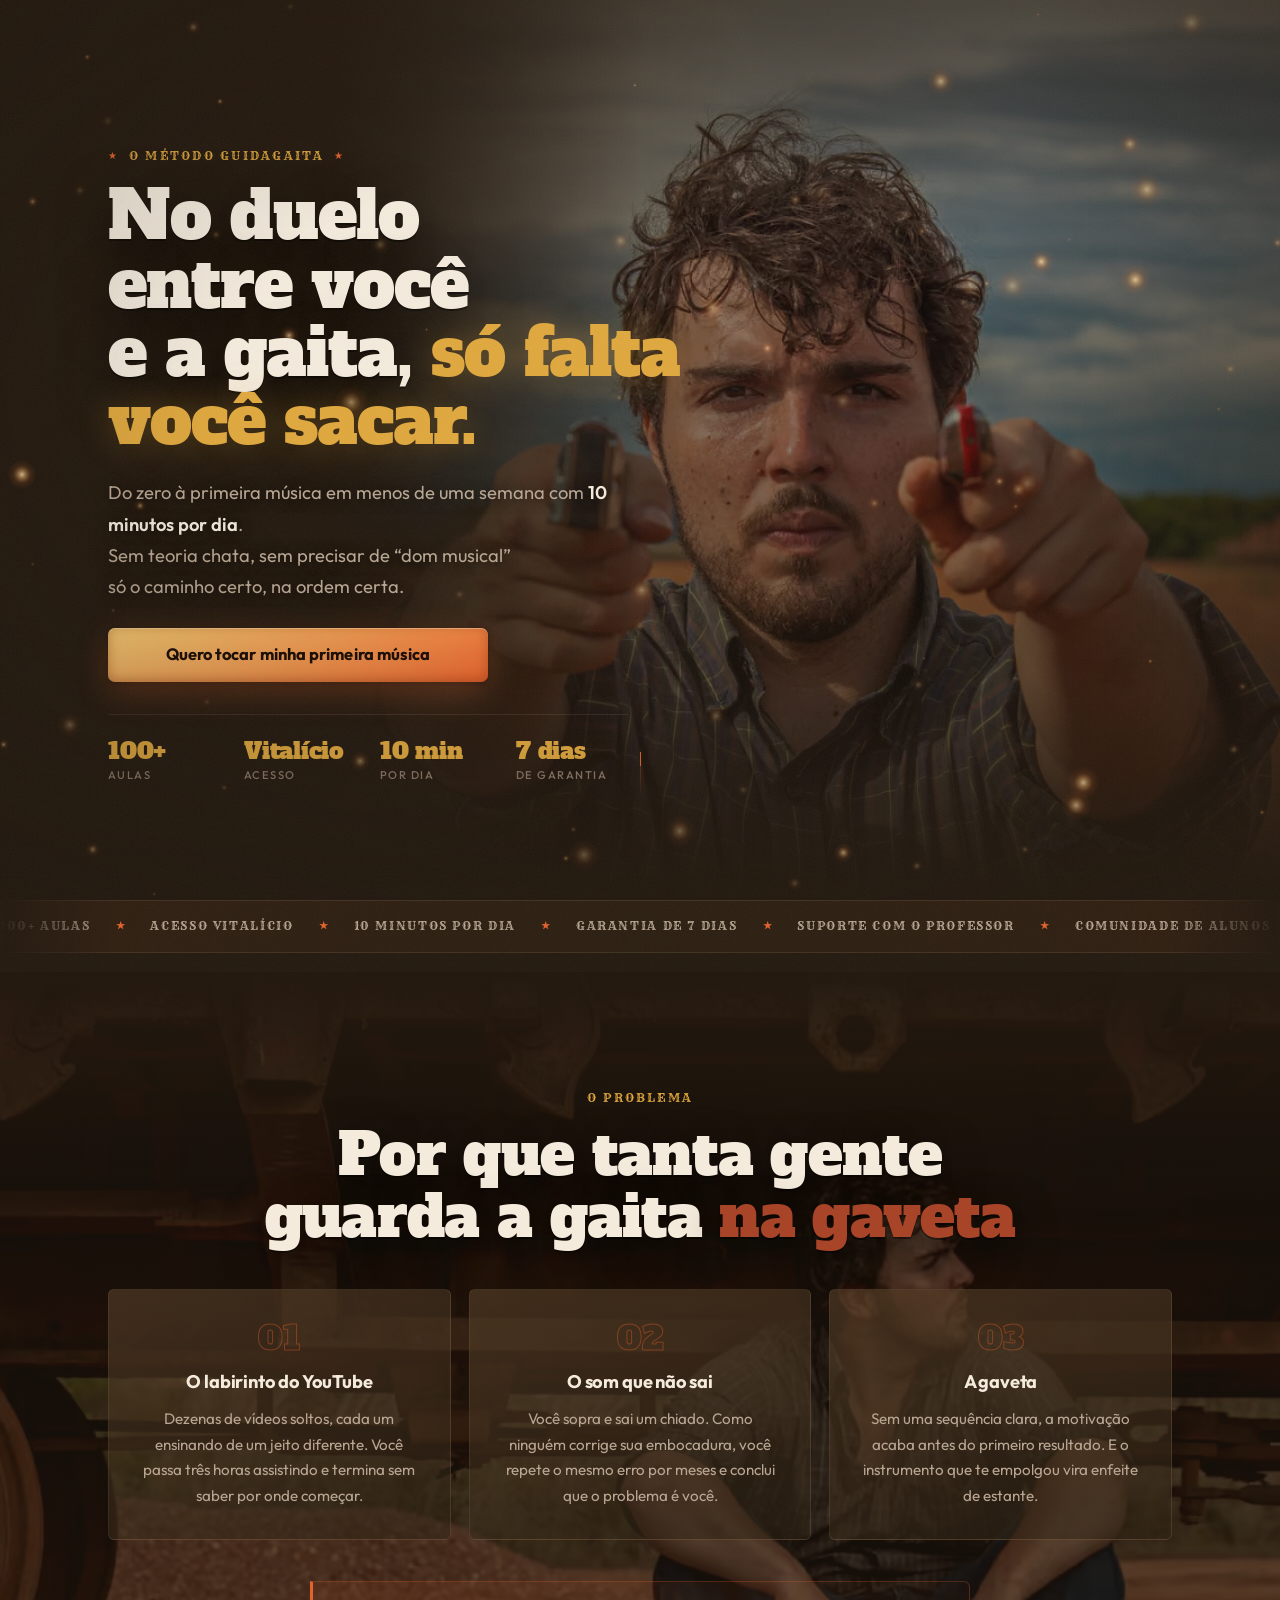
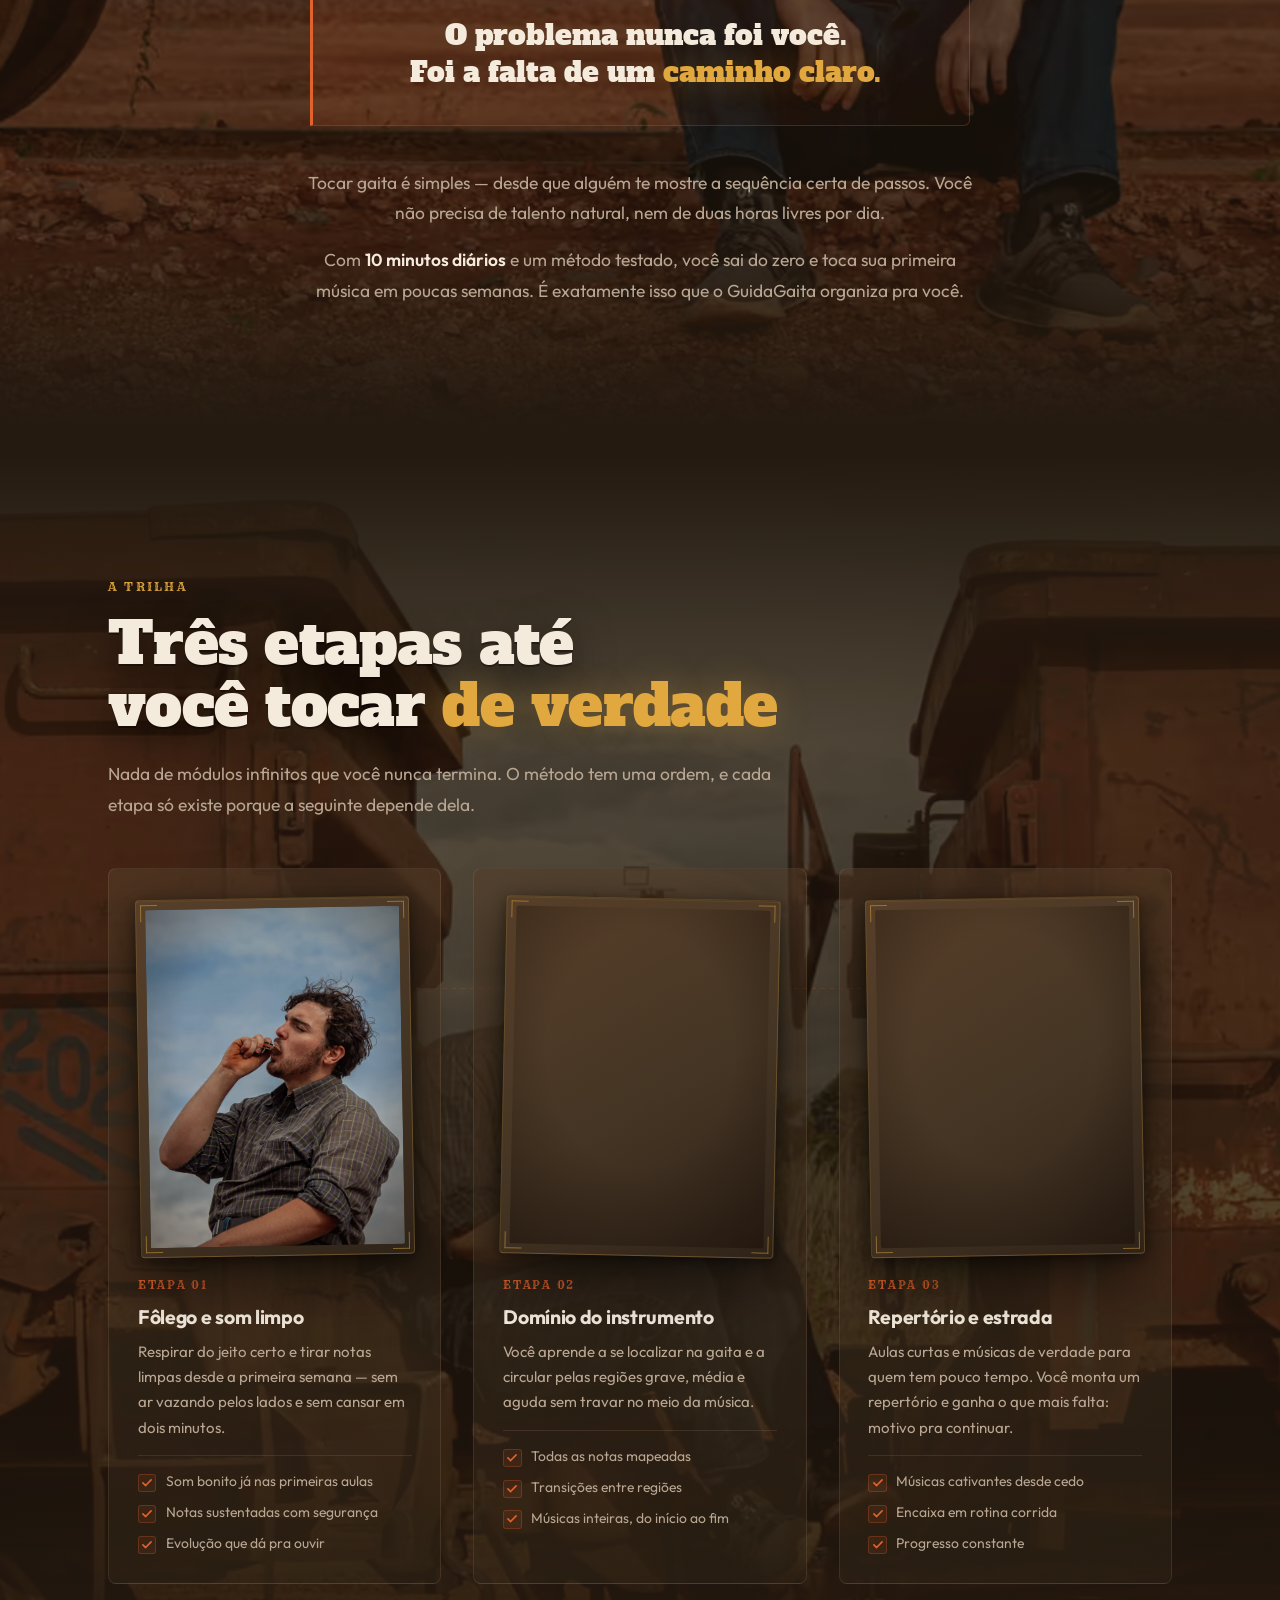
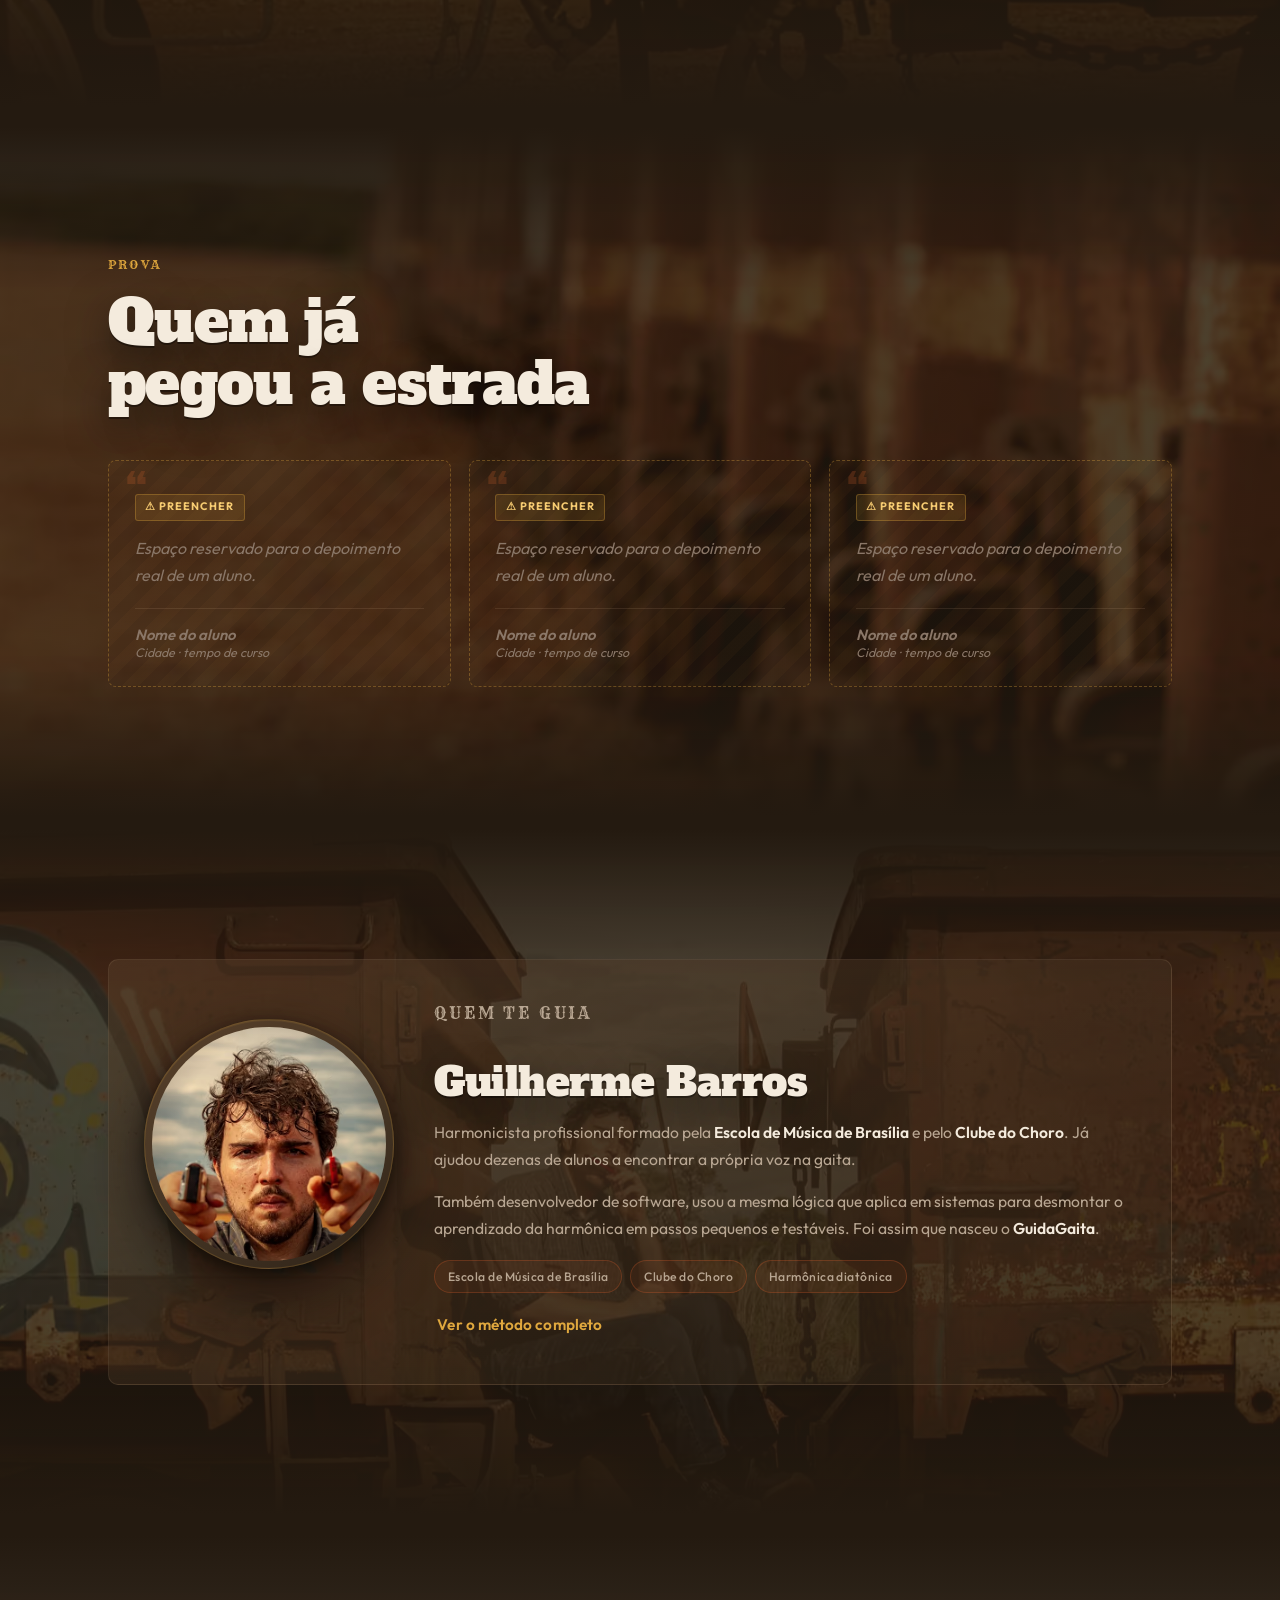
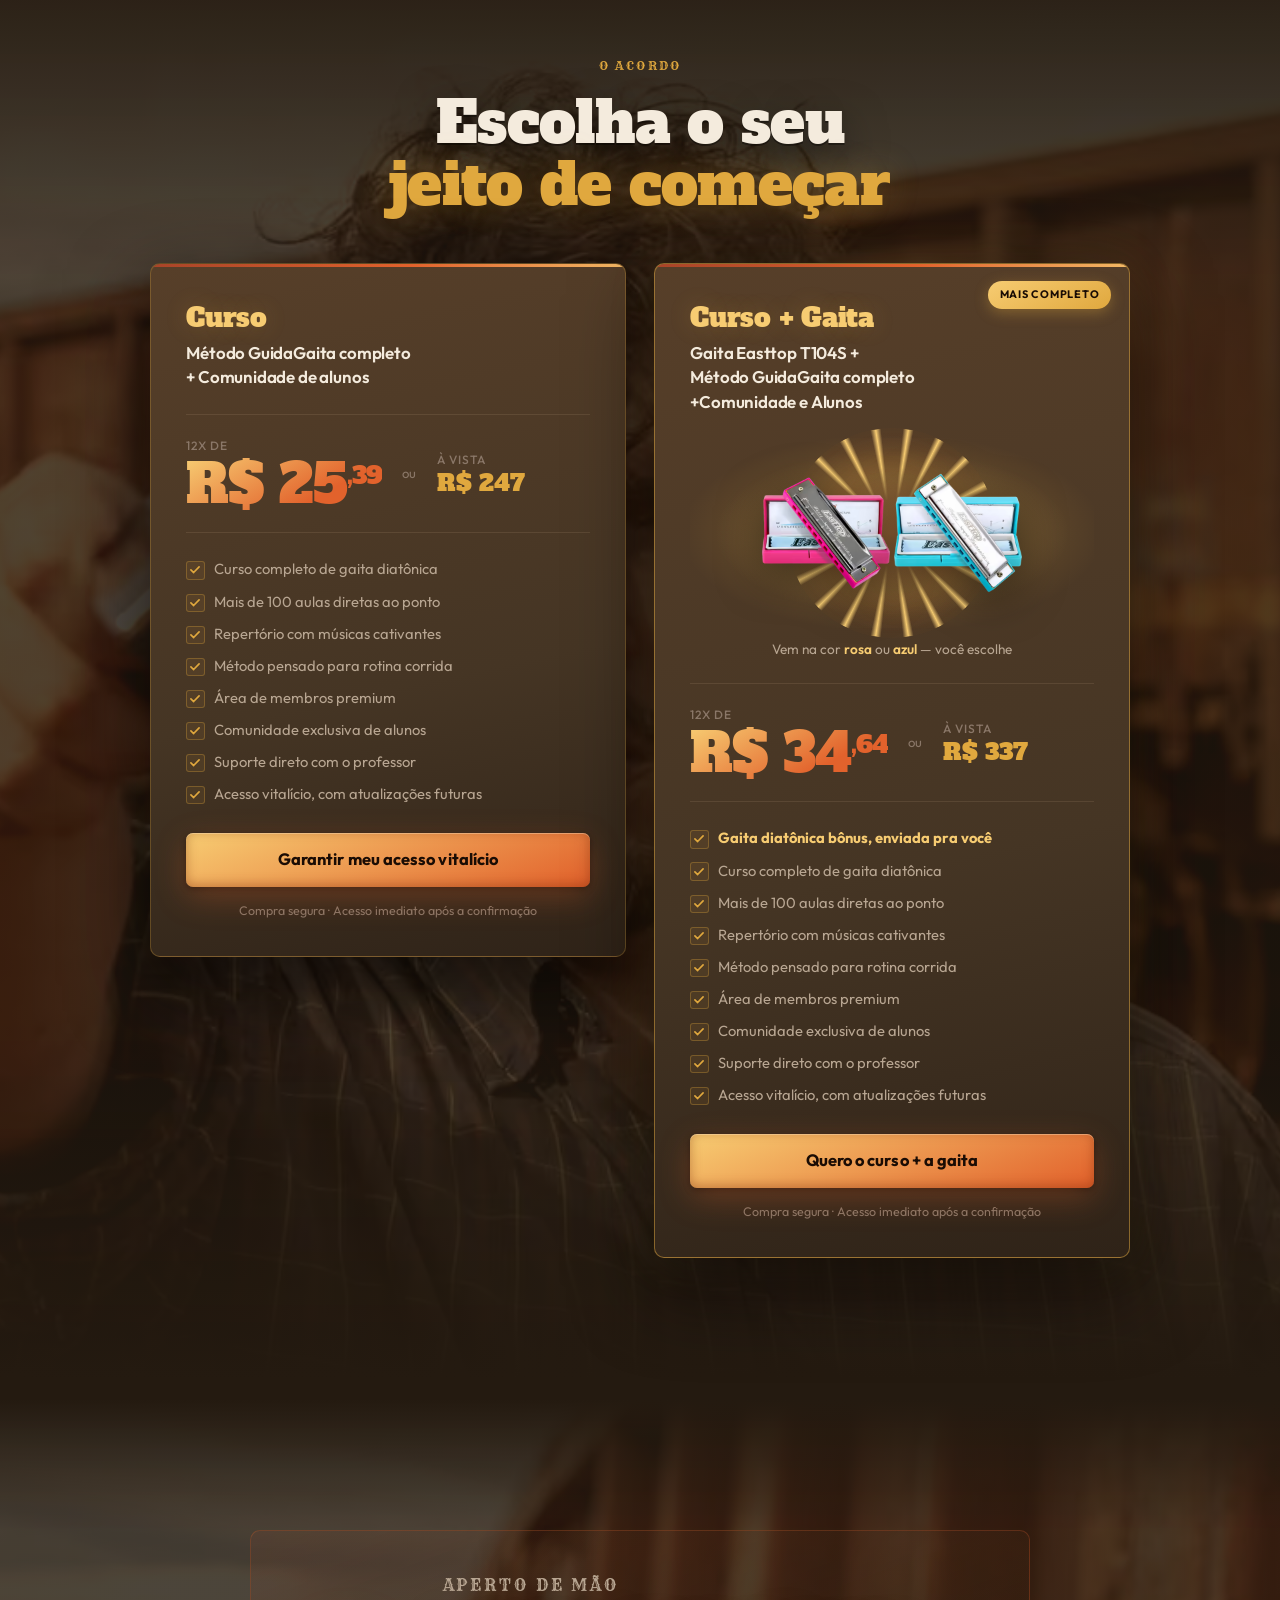
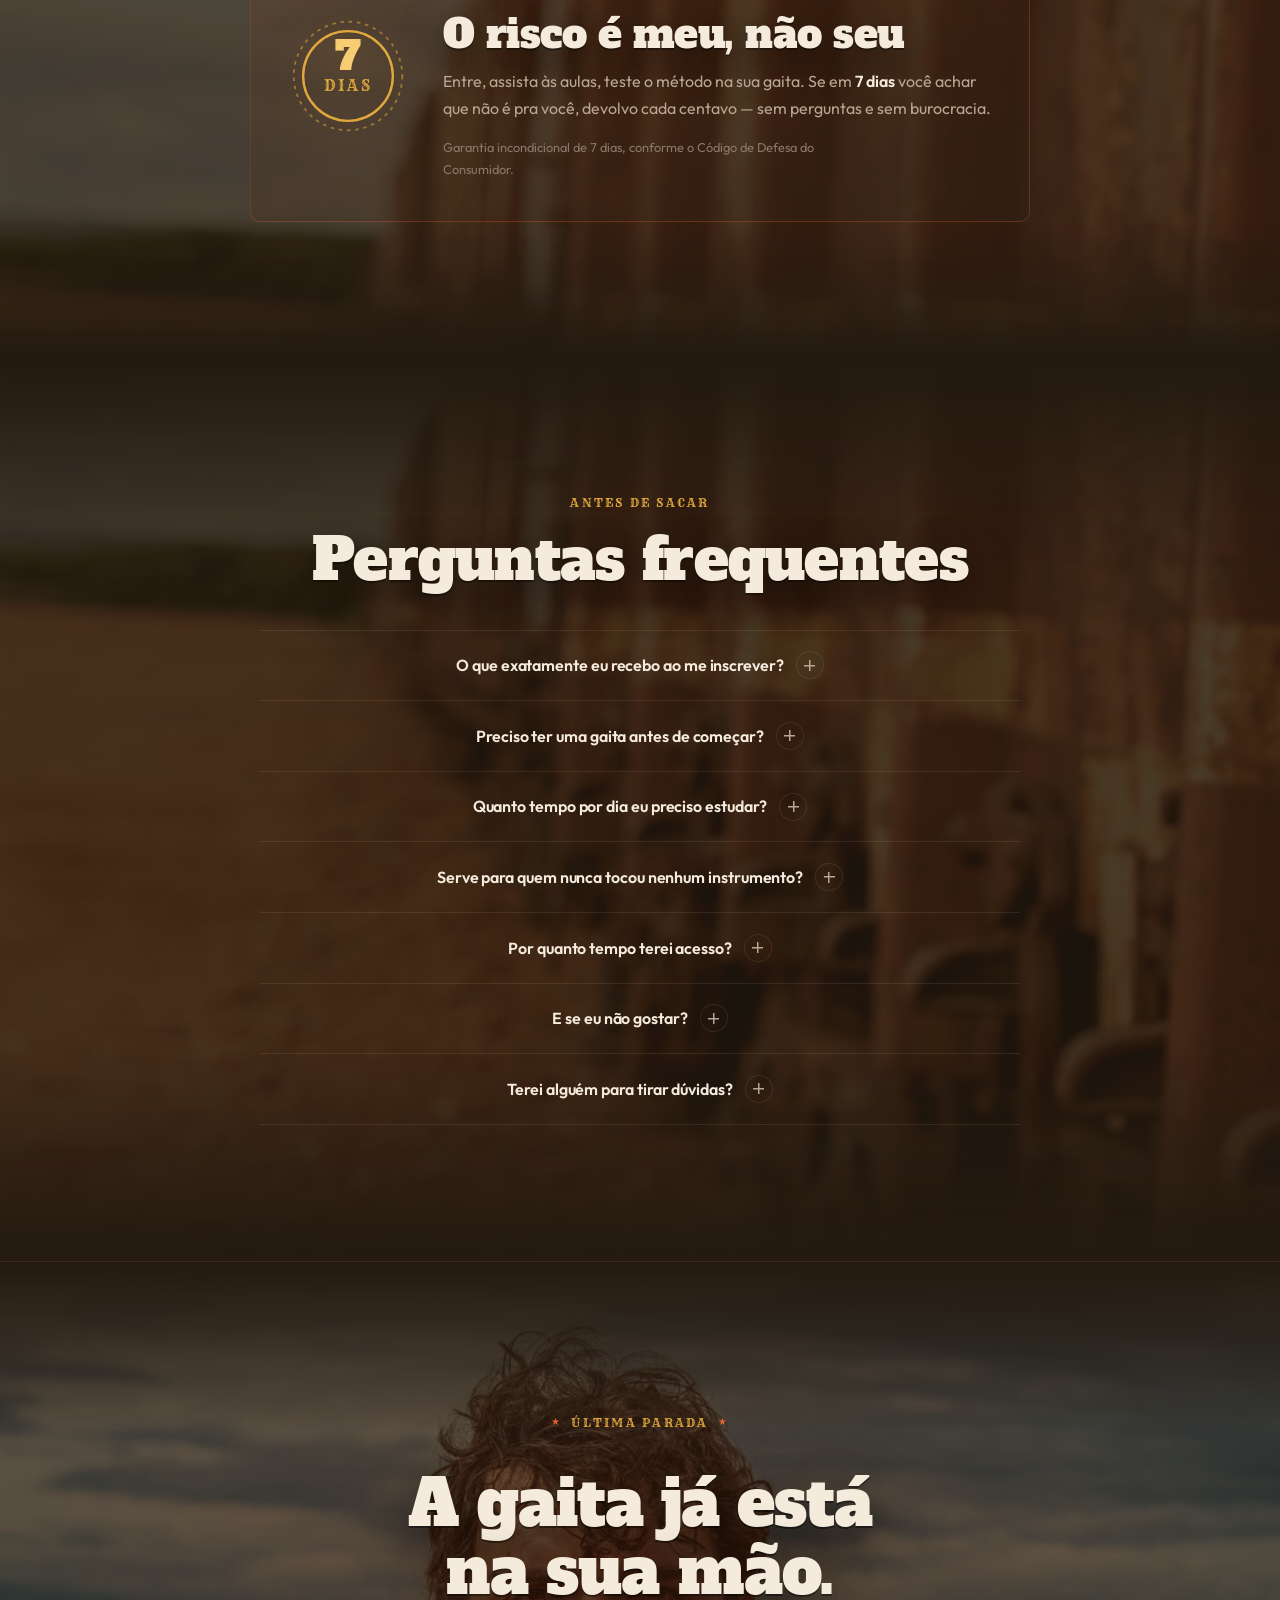
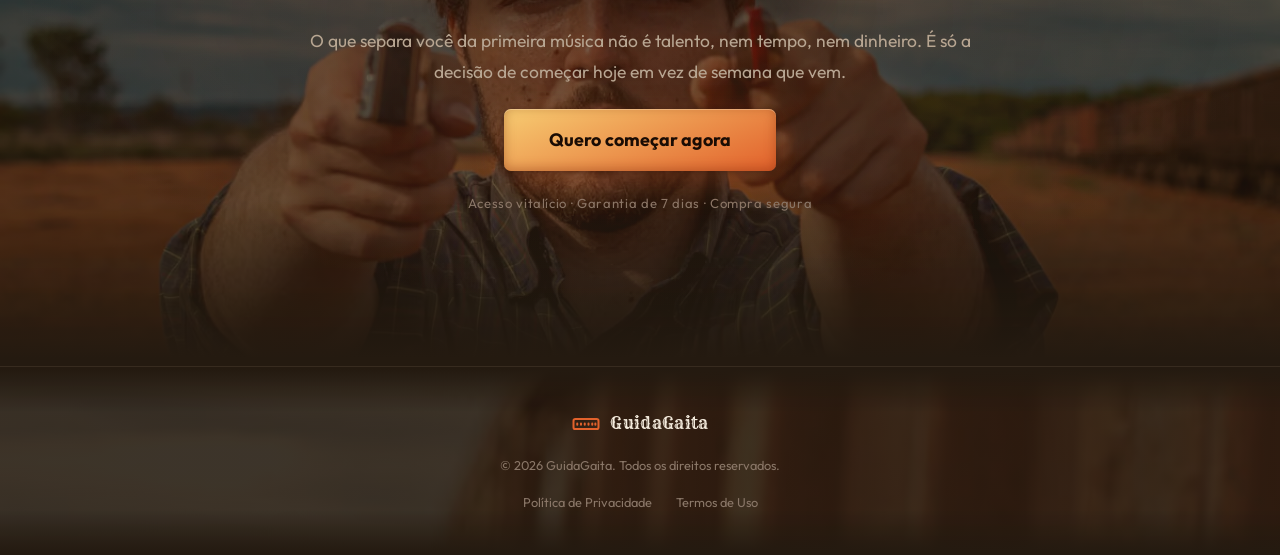
==== index.html @ 580ce5c1 "cache update" ====
<!DOCTYPE html>
<html lang="pt-br">
<head>
    <meta charset="UTF-8" />
    <meta name="viewport" content="width=device-width, initial-scale=1.0" />
    <!-- Mesmo tom do fundo da página (--void), para a barra do
         navegador no celular não destoar do topo do site. -->
    <meta name="theme-color" content="#241A10" />
    <link rel="icon" href="data:image/svg+xml,<svg xmlns='http://www.w3.org/2000/svg' viewBox='0 0 32 32'><rect width='32' height='32' rx='7' fill='%23241A10'/><rect x='4.5' y='11' width='23' height='10' rx='2.5' fill='none' stroke='%23E2622C' stroke-width='2'/><path d='M10 14.5v3M14 14.5v3M18 14.5v3M22 14.5v3' stroke='%23E0A83E' stroke-width='1.7' stroke-linecap='round'/></svg>" />

    <title>GuidaGaita — Do zero à primeira música em menos de uma semana!</title>
    <meta name="description" content="Aprenda gaita diatônica com 10 minutos por dia. Mais de 100 aulas diretas ao ponto, acesso vitalício, comunidade e suporte com o professor Guilherme Barros. Garantia de 7 dias." />
    <link rel="canonical" href="https://guidagaita.github.io/landing-page-vendas/" />

    <meta property="og:type" content="website" />
    <meta property="og:url" content="https://guidagaita.github.io/landing-page-vendas/" />
    <meta property="og:site_name" content="GuidaGaita" />
    <meta property="og:title" content="GuidaGaita — No duelo entre você e a gaita, só falta você sacar" />
    <meta property="og:description" content="Do zero à primeira música em menos de uma semana, com 10 minutos por dia. 100+ aulas, acesso vitalício e garantia de 7 dias." />
    <!-- Endereço absoluto de propósito: WhatsApp, Facebook e afins não
         resolvem caminho relativo e simplesmente não mostrariam imagem.
         E sempre o JPG, porque essas plataformas não leem AVIF/WebP. -->
    <meta property="og:image" content="https://guidagaita.github.io/landing-page-vendas/assets/hero-duelo-fallback.jpg" />
    <meta property="og:image:width" content="1200" />
    <meta property="og:image:height" content="800" />
    <meta property="og:image:alt" content="Guilherme Barros apontando duas gaitas diatônicas para a câmera, na terra vermelha ao lado de um trem de carga" />
    <meta property="og:locale" content="pt_BR" />
    <meta name="twitter:card" content="summary_large_image" />

    <!-- Fontes hospedadas aqui mesmo, não no Google. A folha do
         fonts.googleapis.com bloqueava a renderização e ainda obrigava
         a um segundo salto até o fonts.gstatic.com antes de qualquer
         letra aparecer. Os @font-face agora vivem no styles.css; estes
         dois preload evitam que as fontes só sejam descobertas depois
         que o CSS baixa e é interpretado. -->
    <link rel="preload" href="assets/fonts/outfit-latin-var.woff2" as="font" type="font/woff2" crossorigin>
    <link rel="preload" href="assets/fonts/alfa-slab-one-latin.woff2" as="font" type="font/woff2" crossorigin>
    <link rel="stylesheet" href="styles.css" />

    <!-- Dados estruturados: descrevem o curso e os dois planos para o
         Google, que pode então mostrar preço e formato direto no
         resultado de busca.

         Só entra aqui o que é verificável na própria página. Repare
         que NÃO há "aggregateRating": inventar nota e número de
         avaliações é exatamente o tipo de coisa que gera penalização
         manual do Google, além de ser mentira. Quando os depoimentos
         reais entrarem na página, aí sim vale acrescentar. -->
    <script type="application/ld+json">
    {
      "@context": "https://schema.org",
      "@type": "Course",
      "name": "Método GuidaGaita",
      "description": "Curso online de gaita diatônica (harmônica) para iniciantes absolutos. Mais de 100 videoaulas curtas, organizadas em uma sequência progressiva, com acesso vitalício, comunidade de alunos e suporte direto com o professor.",
      "url": "https://guidagaita.github.io/landing-page-vendas/",
      "inLanguage": "pt-BR",
      "educationalLevel": "Iniciante",
      "teaches": "Tocar gaita diatônica: respiração, embocadura, domínio das regiões grave, média e aguda, e repertório",
      "isAccessibleForFree": false,
      "provider": {
        "@type": "Person",
        "name": "Guilherme Barros",
        "jobTitle": "Harmonicista e professor",
        "alumniOf": [
          { "@type": "Organization", "name": "Escola de Música de Brasília" },
          { "@type": "Organization", "name": "Clube do Choro" }
        ]
      },
      "hasCourseInstance": {
        "@type": "CourseInstance",
        "courseMode": "Online",
        "courseSchedule": {
          "@type": "Schedule",
          "duration": "PT10M",
          "repeatFrequency": "Daily"
        }
      },
      "offers": [
        {
          "@type": "Offer",
          "name": "Curso",
          "description": "Método GuidaGaita completo + comunidade de alunos",
          "price": "247.00",
          "priceCurrency": "BRL",
          "availability": "https://schema.org/InStock",
          "category": "Paid",
          "url": "https://payfast.greenn.com.br/6z65zng/offer/QyL4EC?ch_id=141822"
        },
        {
          "@type": "Offer",
          "name": "Curso + Gaita",
          "description": "Método GuidaGaita completo + comunidade de alunos + gaita diatônica Easttop T104S enviada ao aluno",
          "price": "337.00",
          "priceCurrency": "BRL",
          "availability": "https://schema.org/InStock",
          "category": "Paid",
          "url": "https://payfast.greenn.com.br/r3k5wcq/offer/Xl6vxa?ch_id=141821"
        }
      ]
    }
    </script>
</head>
<body>

<!-- Texturas de ambiente: grão de filme + vinheta -->
<div class="fx-grain" aria-hidden="true"></div>
<div class="fx-vignette" aria-hidden="true"></div>

<!-- ══════════ HEADER ══════════ -->
<header class="site-header" id="site-header">
    <div class="shell site-header__inner">
        <a href="#top" class="brand" aria-label="GuidaGaita — início">
            <span class="brand__mark" aria-hidden="true">
                <svg viewBox="0 0 24 24" fill="none" stroke="currentColor" stroke-width="1.6" stroke-linecap="round" stroke-linejoin="round">
                    <rect x="2" y="8" width="20" height="8" rx="1.5"/>
                    <path d="M5 11.5v1M8 11.5v1M11 11.5v1M14 11.5v1M17 11.5v1M19.5 11.5v1"/>
                </svg>
            </span>
            <span class="brand__name">GuidaGaita</span>
        </a>
        <a href="#oferta" class="btn btn--ghost btn--sm site-header__cta">Ver o método</a>
    </div>
</header>

<!-- ══════════ BARRA FIXA MOBILE ══════════ -->
<div class="dock" id="dock">
    <a href="#oferta" class="btn btn--solid btn--dock">Ver planos e valores</a>
</div>

<main id="top">

    <!-- ══════════ 1. HERO ══════════ -->
    <section class="hero">
        <div class="hero__photo">
            <!-- Esta é a maior imagem da dobra, o elemento que define o LCP.
                 O celular baixa a variante de 480 ou 768px (9-19KB) em vez
                 do JPG único de 2400px e 302KB que servia todo mundo.
                 O sizes segue o layout: full-bleed no celular, 80% da
                 largura da tela a partir de 940px (ver .hero__photo). -->
            <picture>
                <source type="image/avif"
                        sizes="(min-width: 940px) 80vw, 100vw"
                        srcset="assets/hero-duelo-480.avif   480w,
                                assets/hero-duelo-768.avif   768w,
                                assets/hero-duelo-1200.avif 1200w,
                                assets/hero-duelo-1800.avif 1800w">
                <source type="image/webp"
                        sizes="(min-width: 940px) 80vw, 100vw"
                        srcset="assets/hero-duelo-480.webp   480w,
                                assets/hero-duelo-768.webp   768w,
                                assets/hero-duelo-1200.webp 1200w,
                                assets/hero-duelo-1800.webp 1800w">
                <img src="assets/hero-duelo-fallback.jpg"
                     alt="Guilherme Barros apontando duas gaitas diatônicas para a câmera como se fossem revólveres, na terra vermelha ao lado de um trem de carga"
                     width="2400" height="1600" fetchpriority="high" decoding="async">
            </picture>
        </div>
        <div class="hero__scrim" aria-hidden="true"></div>
        <canvas class="hero__dust" id="dust" aria-hidden="true"></canvas>

        <div class="shell hero__grid">

            <div class="hero__copy">
                <p class="eyebrow reveal" style="--d:0ms">
                    <span class="eyebrow__star" aria-hidden="true">★</span>
                    O método GuidaGaita
                    <span class="eyebrow__star" aria-hidden="true">★</span>
                </p>

                <h1 class="hero__title reveal" style="--d:50ms">
                    No duelo entre você<br>e a gaita,
                    <span class="ink-gold">só falta você sacar.</span>
                </h1>

                <p class="hero__sub reveal" style="--d:100ms">
                    Do zero à primeira música em menos de uma semana com <strong>10 minutos por dia</strong>.<br>
                    Sem teoria chata, sem precisar de “dom musical”<br> só o caminho certo, na ordem certa.
                </p>

                <div class="hero__actions reveal" style="--d:150ms">
                    <a href="#oferta" class="btn btn--solid">Quero tocar minha primeira música</a>
                </div>

                <dl class="stats reveal" style="--d:200ms">
                    <div class="stats__item">
                        <dt class="stats__num" data-count="100" data-suffix="+">0</dt>
                        <dd class="stats__label">aulas</dd>
                    </div>
                    <div class="stats__item">
                        <dt class="stats__num">Vitalício</dt>
                        <dd class="stats__label">acesso</dd>
                    </div>
                    <div class="stats__item">
                        <dt class="stats__num" data-count="10" data-suffix=" min">0</dt>
                        <dd class="stats__label">por dia</dd>
                    </div>
                    <div class="stats__item">
                        <dt class="stats__num" data-count="7" data-suffix=" dias">0</dt>
                        <dd class="stats__label">de garantia</dd>
                    </div>
                </dl>
            </div>

        </div>

        <a href="#problema" class="scroll-hint" aria-label="Rolar para o conteúdo">
            <span class="scroll-hint__line" aria-hidden="true"></span>
        </a>
    </section>

    <!-- ══════════ 2. FAIXA ROLANTE ══════════ -->
    <div class="ticker" aria-hidden="true">
        <div class="ticker__track" id="ticker-track">
            <span class="ticker__group">
                <span>100+ aulas</span><b>★</b>
                <span>Acesso vitalício</span><b>★</b>
                <span>10 minutos por dia</span><b>★</b>
                <span>Garantia de 7 dias</span><b>★</b>
                <span>Suporte com o professor</span><b>★</b>
                <span>Comunidade de alunos</span><b>★</b>
            </span>
        </div>
    </div>

    <!-- ══════════ 3. PROBLEMA ══════════ -->
    <section class="section section--problema has-bg" id="problema">
        <div class="section-bg section-bg--vagao" aria-hidden="true"></div>
        <div class="shell">
            <p class="eyebrow reveal">O problema</p>
            <h2 class="section__title reveal">
                Por que tanta gente<br>guarda a gaita <span class="ink-rust">na gaveta</span>
            </h2>

            <div class="pains">
                <article class="pain reveal" style="--d:0ms">
                    <span class="pain__num" aria-hidden="true">01</span>
                    <h3 class="pain__title">O labirinto do YouTube</h3>
                    <p>Dezenas de vídeos soltos, cada um ensinando de um jeito diferente. Você passa três horas assistindo e termina sem saber por onde começar.</p>
                </article>

                <article class="pain reveal" style="--d:60ms">
                    <span class="pain__num" aria-hidden="true">02</span>
                    <h3 class="pain__title">O som que não sai</h3>
                    <p>Você sopra e sai um chiado. Como ninguém corrige sua embocadura, você repete o mesmo erro por meses e conclui que o problema é você.</p>
                </article>

                <article class="pain reveal" style="--d:120ms">
                    <span class="pain__num" aria-hidden="true">03</span>
                    <h3 class="pain__title">A gaveta</h3>
                    <p>Sem uma sequência clara, a motivação acaba antes do primeiro resultado. E o instrumento que te empolgou vira enfeite de estante.</p>
                </article>
            </div>

            <blockquote class="turn reveal">
                <p>O problema nunca foi você.<br>Foi a falta de um <span class="ink-gold">caminho claro.</span></p>
            </blockquote>

            <div class="prose reveal">
                <p>Tocar gaita é simples — desde que alguém te mostre a sequência certa de passos. Você não precisa de talento natural, nem de duas horas livres por dia.</p>
                <p>Com <strong>10 minutos diários</strong> e um método testado, você sai do zero e toca sua primeira música em poucas semanas. É exatamente isso que o GuidaGaita organiza pra você.</p>
            </div>
        </div>
    </section>

    <!-- ══════════ 4. MÓDULOS ══════════ -->
    <section class="section section--trilha has-bg" id="trilha">
        <div class="section-bg section-bg--vagoes" aria-hidden="true"></div>
        <div class="shell">
            <p class="eyebrow reveal">A trilha</p>
            <h2 class="section__title reveal">
                Três etapas até<br>você tocar <span class="ink-gold">de verdade</span>
            </h2>
            <p class="prose reveal">
                Nada de módulos infinitos que você nunca termina. O método tem uma ordem, e cada etapa
                só existe porque a seguinte depende dela.
            </p>

            <div class="trail">
                <span class="trail__rope" aria-hidden="true"></span>

                <article class="card reveal" style="--d:0ms">
                    <figure class="tintype">
                        <!-- O cartão exibe no máx. 300px de largura (.card .tintype),
                             então 640px já cobre telas 2x — o original tinha 820. -->
                        <picture>
                            <source type="image/avif" srcset="assets/etapa-folego.avif">
                            <source type="image/webp" srcset="assets/etapa-folego.webp">
                            <img src="assets/etapa-folego-fallback.jpg" alt="Guilherme tocando gaita de olhos fechados contra o céu, trabalhando fôlego e embocadura" width="820" height="1230" loading="lazy" decoding="async">
                        </picture>
                        <span class="tintype__corner tintype__corner--tl" aria-hidden="true"></span>
                        <span class="tintype__corner tintype__corner--tr" aria-hidden="true"></span>
                        <span class="tintype__corner tintype__corner--bl" aria-hidden="true"></span>
                        <span class="tintype__corner tintype__corner--br" aria-hidden="true"></span>
                    </figure>
                    <div class="card__body">
                        <span class="card__tag">Etapa 01</span>
                        <h3 class="card__title">Fôlego e som limpo</h3>
                        <p>Respirar do jeito certo e tirar notas limpas desde a primeira semana — sem ar vazando pelos lados e sem cansar em dois minutos.</p>
                        <ul class="checks">
                            <li>Som bonito já nas primeiras aulas</li>
                            <li>Notas sustentadas com segurança</li>
                            <li>Evolução que dá pra ouvir</li>
                        </ul>
                    </div>
                </article>

                <article class="card reveal" style="--d:70ms">
                    <figure class="tintype">
                        <picture>
                            <source type="image/avif" srcset="assets/etapa-dominio.avif">
                            <source type="image/webp" srcset="assets/etapa-dominio.webp">
                            <img src="assets/etapa-dominio-fallback.jpg" alt="Guilherme observando a gaita nas mãos, estudando a disposição das notas" width="820" height="1230" loading="lazy" decoding="async">
                        </picture>
                        <span class="tintype__corner tintype__corner--tl" aria-hidden="true"></span>
                        <span class="tintype__corner tintype__corner--tr" aria-hidden="true"></span>
                        <span class="tintype__corner tintype__corner--bl" aria-hidden="true"></span>
                        <span class="tintype__corner tintype__corner--br" aria-hidden="true"></span>
                    </figure>
                    <div class="card__body">
                        <span class="card__tag">Etapa 02</span>
                        <h3 class="card__title">Domínio do instrumento</h3>
                        <p>Você aprende a se localizar na gaita e a circular pelas regiões grave, média e aguda sem travar no meio da música.</p>
                        <ul class="checks">
                            <li>Todas as notas mapeadas</li>
                            <li>Transições entre regiões</li>
                            <li>Músicas inteiras, do início ao fim</li>
                        </ul>
                    </div>
                </article>

                <article class="card reveal" style="--d:140ms">
                    <figure class="tintype">
                        <picture>
                            <source type="image/avif" srcset="assets/etapa-estrada.avif">
                            <source type="image/webp" srcset="assets/etapa-estrada.webp">
                            <img src="assets/etapa-estrada-fallback.jpg" alt="Guilherme sentado no alto de um vagão de carga tocando gaita, com o céu ao fundo" width="820" height="1230" loading="lazy" decoding="async">
                        </picture>
                        <span class="tintype__corner tintype__corner--tl" aria-hidden="true"></span>
                        <span class="tintype__corner tintype__corner--tr" aria-hidden="true"></span>
                        <span class="tintype__corner tintype__corner--bl" aria-hidden="true"></span>
                        <span class="tintype__corner tintype__corner--br" aria-hidden="true"></span>
                    </figure>
                    <div class="card__body">
                        <span class="card__tag">Etapa 03</span>
                        <h3 class="card__title">Repertório e estrada</h3>
                        <p>Aulas curtas e músicas de verdade para quem tem pouco tempo. Você monta um repertório e ganha o que mais falta: motivo pra continuar.</p>
                        <ul class="checks">
                            <li>Músicas cativantes desde cedo</li>
                            <li>Encaixa em rotina corrida</li>
                            <li>Progresso constante</li>
                        </ul>
                    </div>
                </article>
            </div>
        </div>
    </section>

    <!-- ══════════ 5. DEPOIMENTOS ══════════ -->
    <!--
        ⚠ SUBSTITUA OS TRÊS CARTÕES ABAIXO PELOS DEPOIMENTOS REAIS DOS SEUS ALUNOS.
        Enquanto tiverem a classe "quote--vazio", eles aparecem marcados como
        pendentes — NÃO publique a página assim.

        Modelo de um depoimento pronto (copie, cole e preencha):

        <figure class="quote reveal">
            <blockquote><p>Texto exato do que o aluno escreveu.</p></blockquote>
            <figcaption class="quote__who">
                <img class="quote__face" src="assets/aluno-nome.jpg" alt="" width="48" height="48" loading="lazy">
                <span>
                    <strong>Nome do aluno</strong>
                    <small>Cidade · tempo de curso</small>
                </span>
            </figcaption>
        </figure>
    -->
    <section class="section section--vozes has-bg" id="depoimentos">
        <div class="section-bg section-bg--trem" aria-hidden="true"></div>
        <div class="shell">
            <p class="eyebrow reveal">Prova</p>
            <h2 class="section__title reveal">Quem já<br>pegou a estrada</h2>

            <div class="quotes">
                <figure class="quote quote--vazio reveal" style="--d:0ms">
                    <span class="quote__flag">⚠ Preencher</span>
                    <blockquote><p>Espaço reservado para o depoimento real de um aluno.</p></blockquote>
                    <figcaption class="quote__who"><span><strong>Nome do aluno</strong><small>Cidade · tempo de curso</small></span></figcaption>
                </figure>

                <figure class="quote quote--vazio reveal" style="--d:60ms">
                    <span class="quote__flag">⚠ Preencher</span>
                    <blockquote><p>Espaço reservado para o depoimento real de um aluno.</p></blockquote>
                    <figcaption class="quote__who"><span><strong>Nome do aluno</strong><small>Cidade · tempo de curso</small></span></figcaption>
                </figure>

                <figure class="quote quote--vazio reveal" style="--d:120ms">
                    <span class="quote__flag">⚠ Preencher</span>
                    <blockquote><p>Espaço reservado para o depoimento real de um aluno.</p></blockquote>
                    <figcaption class="quote__who"><span><strong>Nome do aluno</strong><small>Cidade · tempo de curso</small></span></figcaption>
                </figure>
            </div>
        </div>
    </section>

    <!-- ══════════ 6. MENTOR ══════════ -->
    <section class="section section--mentor has-bg" id="mentor">
        <div class="section-bg section-bg--vagoes section-bg--alto" aria-hidden="true"></div>
        <div class="shell">
            <div class="mentor">
                <div class="mentor__figure reveal">
                    <figure class="tintype tintype--round" data-parallax="0.05">
                        <picture>
                            <source type="image/avif" srcset="assets/mentor.avif">
                            <source type="image/webp" srcset="assets/mentor.webp">
                            <img src="assets/mentor-fallback.jpg" alt="Retrato de Guilherme Barros segurando duas gaitas" width="560" height="764" loading="lazy" decoding="async">
                        </picture>
                    </figure>
                </div>
                <div class="mentor__body reveal" style="--d:70ms">
                    <p class="eyebrow">Quem te guia</p>
                    <h2 class="section__title section__title--sm">Guilherme Barros</h2>
                    <p>Harmonicista profissional formado pela <strong>Escola de Música de Brasília</strong> e pelo <strong>Clube do Choro</strong>. Já ajudou dezenas de alunos a encontrar a própria voz na gaita.</p>
                    <p>Também desenvolvedor de software, usou a mesma lógica que aplica em sistemas para desmontar o aprendizado da harmônica em passos pequenos e testáveis. Foi assim que nasceu o <strong>GuidaGaita</strong>.</p>
                    <ul class="creds">
                        <li>Escola de Música de Brasília</li>
                        <li>Clube do Choro</li>
                        <li>Harmônica diatônica</li>
                    </ul>
                    <a href="#oferta" class="btn btn--link">Ver o método completo</a>
                </div>
            </div>
        </div>
    </section>

    <!--
        ══════════ 7. OFERTA ══════════
        ⚠ AINDA PENDENTE NESTA SEÇÃO — leia antes de publicar:

        1. PARCELAMENTO ESTIMADO: "12x de R$ 25,39" (R$ 247) e
           "12x de R$ 34,64" (R$ 337) foram calculados aplicando a mesma
           taxa de juros que o parcelamento antigo já tinha (147 → 15,11 ×
           12 = 181,32, ou seja, ~23,3% de juros no total). Confirme o
           valor real no painel do Greenn — o parcelamento configurado lá
           pode ser diferente desta estimativa.

        2. FOTO DA GAITA BÔNUS: quando você mandar a foto, ela entra no
           <figure class="offer__photo"> comentado dentro do card com o
           badge "Mais completo".
    -->
    <section class="section section--oferta has-bg" id="oferta">
        <div class="section-bg section-bg--encarando" aria-hidden="true"></div>
        <div class="shell">
            <p class="eyebrow eyebrow--center reveal">O acordo</p>
            <h2 class="section__title section__title--center reveal">
                Escolha o seu<br><span class="ink-gold">jeito de começar</span>
            </h2>

            <div class="offers">

                <!-- Card 1 — só o curso -->
                <div class="offer reveal">
                    <span class="offer__ribbon" aria-hidden="true"></span>

                    <header class="offer__head">
                        <p class="offer__title">Curso</p>
                        <h3 class="offer__name">Método GuidaGaita completo<br>+ Comunidade de alunos</h3>
                    </header>

                    <div class="offer__price">
                        <div class="offer__parcel">
                            <span class="offer__small">12x de</span>
                            <span class="offer__big">R$ 25<sup>,39</sup></span>
                        </div>
                        <span class="offer__or">ou</span>
                        <div class="offer__cash">
                            <span class="offer__small">à vista</span>
                            <span class="offer__cash-value">R$ 247</span>
                        </div>
                    </div>

                    <ul class="checks checks--gold offer__list">
                        <li>Curso completo de gaita diatônica</li>
                        <li>Mais de 100 aulas diretas ao ponto</li>
                        <li>Repertório com músicas cativantes</li>
                        <li>Método pensado para rotina corrida</li>
                        <li>Área de membros premium</li>
                        <li>Comunidade exclusiva de alunos</li>
                        <li>Suporte direto com o professor</li>
                        <li>Acesso vitalício, com atualizações futuras</li>
                    </ul>

                    <a class="btn btn--solid btn--block"
                       href="https://payfast.greenn.com.br/6z65zng/offer/QyL4EC?ch_id=141822"
                       target="_blank" rel="noopener noreferrer">
                        Garantir meu acesso vitalício
                    </a>

                    <p class="offer__note">Compra segura · Acesso imediato após a confirmação</p>
                </div>

                <!-- Card 2 — curso + gaita bônus -->
                <div class="offer offer--featured reveal" style="--d:80ms">
                    <span class="offer__ribbon" aria-hidden="true"></span>
                    <span class="offer__badge">Mais completo</span>

                    <header class="offer__head">
                        <p class="offer__title">Curso + Gaita</p>
                        <h3 class="offer__name">Gaita Easttop T104S + <br>Método GuidaGaita completo<br>+Comunidade e Alunos </h3>
                    </header>

                    <div class="offer__photos" aria-hidden="true">
                        <span class="offer__spin"></span>
                        <span class="offer__glow"></span>
                        <!-- Aparecem a 132x132 (.offer__gaita); os PNG de 780px
                             pesavam 555KB e 520KB, mais que a página inteira.
                             396px cobre tela 3x, e AVIF/WebP guardam a
                             transparência que o recorte da gaita precisa.
                             São decorativas (alt vazio, pai aria-hidden) e
                             ficam bem abaixo da dobra: podem carregar tarde. -->
                        <picture>
                            <source type="image/avif" srcset="assets/gaita-rosa.avif">
                            <source type="image/webp" srcset="assets/gaita-rosa.webp">
                            <img class="offer__gaita offer__gaita--rosa" src="assets/gaita-rosa-fallback.png" alt="" width="780" height="780" loading="lazy" decoding="async">
                        </picture>
                        <picture>
                            <source type="image/avif" srcset="assets/gaita-azul.avif">
                            <source type="image/webp" srcset="assets/gaita-azul.webp">
                            <img class="offer__gaita offer__gaita--azul" src="assets/gaita-azul-fallback.png" alt="" width="780" height="780" loading="lazy" decoding="async">
                        </picture>
                    </div>
                    <p class="offer__colors">Vem na cor <strong>rosa</strong> ou <strong>azul</strong> — você escolhe</p>

                    <div class="offer__price">
                        <div class="offer__parcel">
                            <span class="offer__small">12x de</span>
                            <span class="offer__big">R$ 34<sup>,64</sup></span>
                        </div>
                        <span class="offer__or">ou</span>
                        <div class="offer__cash">
                            <span class="offer__small">à vista</span>
                            <span class="offer__cash-value">R$ 337</span>
                        </div>
                    </div>

                    <ul class="checks checks--gold offer__list">
                        <li class="offer__bonus">Gaita diatônica bônus, enviada pra você</li>
                        <li>Curso completo de gaita diatônica</li>
                        <li>Mais de 100 aulas diretas ao ponto</li>
                        <li>Repertório com músicas cativantes</li>
                        <li>Método pensado para rotina corrida</li>
                        <li>Área de membros premium</li>
                        <li>Comunidade exclusiva de alunos</li>
                        <li>Suporte direto com o professor</li>
                        <li>Acesso vitalício, com atualizações futuras</li>
                    </ul>

                    <a class="btn btn--solid btn--block"
                       href="https://payfast.greenn.com.br/r3k5wcq/offer/Xl6vxa?ch_id=141821"
                       target="_blank" rel="noopener noreferrer">
                        Quero o curso + a gaita
                    </a>

                    <p class="offer__note">Compra segura · Acesso imediato após a confirmação</p>
                </div>

            </div>
        </div>
    </section>

    <!-- ══════════ 8. GARANTIA ══════════ -->
    <section class="section section--garantia has-bg">
        <div class="section-bg section-bg--trem section-bg--alto" aria-hidden="true"></div>
        <div class="shell">
            <div class="warranty reveal">
                <div class="warranty__seal" aria-hidden="true">
                    <svg viewBox="0 0 100 100" fill="none">
                        <circle cx="50" cy="50" r="46" stroke="currentColor" stroke-width="1.5" stroke-dasharray="3 4" opacity=".55"/>
                        <circle cx="50" cy="50" r="38" stroke="currentColor" stroke-width="2"/>
                        <text x="50" y="45" text-anchor="middle" class="warranty__seal-num">7</text>
                        <text x="50" y="63" text-anchor="middle" class="warranty__seal-word">DIAS</text>
                    </svg>
                </div>
                <div class="warranty__body">
                    <p class="eyebrow">Aperto de mão</p>
                    <h2 class="section__title section__title--sm">O risco é meu, não seu</h2>
                    <p>Entre, assista às aulas, teste o método na sua gaita. Se em <strong>7 dias</strong> você achar que não é pra você, devolvo cada centavo — sem perguntas e sem burocracia.</p>
                    <p class="warranty__fine">Garantia incondicional de 7 dias, conforme o Código de Defesa do Consumidor.</p>
                </div>
            </div>
        </div>
    </section>

    <!-- ══════════ 9. FAQ ══════════ -->
    <section class="section section--faq has-bg" id="faq">
        <div class="section-bg section-bg--trem" aria-hidden="true"></div>
        <div class="shell">
            <p class="eyebrow reveal">Antes de sacar</p>
            <h2 class="section__title reveal">Perguntas frequentes</h2>

            <div class="faq reveal">
                <details class="faq__item">
                    <summary>O que exatamente eu recebo ao me inscrever?</summary>
                    <div class="faq__body">
                        <p>Acesso imediato a mais de 100 videoaulas organizadas em módulos que seguem uma ordem clara: respiração, embocadura de bico e o domínio completo das regiões grave, média e aguda. Junto vêm a comunidade de alunos e o suporte direto comigo.</p>
                    </div>
                </details>

                <details class="faq__item">
                    <summary>Preciso ter uma gaita antes de começar?</summary>
                    <div class="faq__body">
                        <p>Não. Nas primeiras aulas eu mostro quais modelos são mais acessíveis, o que evitar na hora da compra e como escolher a gaita certa para começar sem gastar demais.</p>
                    </div>
                </details>

                <details class="faq__item">
                    <summary>Quanto tempo por dia eu preciso estudar?</summary>
                    <div class="faq__body">
                        <p>De 10 a 15 minutos por dia já garantem evolução constante. As aulas são curtas de propósito, feitas para caber na rotina de quem trabalha o dia inteiro.</p>
                    </div>
                </details>

                <details class="faq__item">
                    <summary>Serve para quem nunca tocou nenhum instrumento?</summary>
                    <div class="faq__body">
                        <p>Serve, e é justamente pra quem o método foi desenhado. Começamos do zero absoluto — como segurar a gaita, como respirar — e chegamos a músicas completas, um passo de cada vez.</p>
                    </div>
                </details>

                <details class="faq__item">
                    <summary>Por quanto tempo terei acesso?</summary>
                    <div class="faq__body">
                        <p>O acesso é vitalício. Você assiste e revê quantas vezes quiser, e recebe todas as atualizações futuras do curso sem pagar nada a mais.</p>
                    </div>
                </details>

                <details class="faq__item">
                    <summary>E se eu não gostar?</summary>
                    <div class="faq__body">
                        <p>Você tem 7 dias para pedir o reembolso integral. Basta me mandar uma mensagem — sem justificativa e sem burocracia.</p>
                    </div>
                </details>

                <details class="faq__item">
                    <summary>Terei alguém para tirar dúvidas?</summary>
                    <div class="faq__body">
                        <p>Sim. Você entra numa comunidade exclusiva de alunos e tem suporte direto comigo para destravar o que estiver travando, que é o que mais acelera o aprendizado.</p>
                    </div>
                </details>
            </div>
        </div>
    </section>

    <!-- ══════════ 10. CHAMADA FINAL ══════════ -->
    <section class="section section--final has-bg">
        <div class="section-bg section-bg--duelo" aria-hidden="true"></div>
        <div class="shell final__inner">
            <p class="eyebrow eyebrow--center reveal">
                <span class="eyebrow__star" aria-hidden="true">★</span>
                Última parada
                <span class="eyebrow__star" aria-hidden="true">★</span>
            </p>
            <h2 class="final__title reveal">
                A gaita já está<br>na sua mão.
            </h2>
            <p class="prose prose--center reveal">
                O que separa você da primeira música não é talento, nem tempo, nem dinheiro.
                É só a decisão de começar hoje em vez de semana que vem.
            </p>
            <div class="reveal">
                <a class="btn btn--solid btn--lg" href="#oferta">
                    Quero começar agora
                </a>
            </div>
            <p class="final__mini reveal">Acesso vitalício · Garantia de 7 dias · Compra segura</p>
        </div>
    </section>

</main>

<footer class="site-footer has-bg">
    <div class="section-bg section-bg--trem section-bg--alto" aria-hidden="true"></div>
    <div class="shell site-footer__inner">
        <a href="#top" class="brand brand--footer">
            <span class="brand__mark" aria-hidden="true">
                <svg viewBox="0 0 24 24" fill="none" stroke="currentColor" stroke-width="1.6" stroke-linecap="round" stroke-linejoin="round">
                    <rect x="2" y="8" width="20" height="8" rx="1.5"/>
                    <path d="M5 11.5v1M8 11.5v1M11 11.5v1M14 11.5v1M17 11.5v1M19.5 11.5v1"/>
                </svg>
            </span>
            <span class="brand__name">GuidaGaita</span>
        </a>
        <p class="site-footer__copy">© 2026 GuidaGaita. Todos os direitos reservados.</p>
        <nav class="site-footer__nav" aria-label="Links legais">
            <a href="#">Política de Privacidade</a>
            <a href="#">Termos de Uso</a>
        </nav>
    </div>
</footer>

<script src="scripts.js" defer></script>
</body>
</html>
---- styles.css ----
/* ═══════════════════════════════════════════════════════════
   GuidaGaita — Duelo ao entardecer
   Paleta de terra, tipografia de cartaz, molduras tintype.
   ═══════════════════════════════════════════════════════════ */

/* ── FONTES ──────────────────────────────────────────────────
   Servidas do próprio domínio (assets/fonts/), não do Google.
   Só o subset latino, que cobre todo o português — inclusive
   ã, ç, õ e os acentos. O Outfit é variável: um único arquivo
   de 32KB entrega de 400 a 700, no lugar dos sete pesos
   estáticos que a página pedia antes e nem usava.
   font-display: swap mantém o texto legível durante a carga. */
@font-face {
    font-family: 'Outfit';
    font-style: normal;
    font-weight: 400 700;
    font-display: swap;
    src: url('assets/fonts/outfit-latin-var.woff2') format('woff2');
}

@font-face {
    font-family: 'Alfa Slab One';
    font-style: normal;
    font-weight: 400;
    font-display: swap;
    src: url('assets/fonts/alfa-slab-one-latin.woff2') format('woff2');
}

@font-face {
    font-family: 'Rye';
    font-style: normal;
    font-weight: 400;
    font-display: swap;
    src: url('assets/fonts/rye-latin.woff2') format('woff2');
}

/* ── RESET ───────────────────────────────────────────────── */
*, *::before, *::after { box-sizing: border-box; margin: 0; padding: 0; }

[hidden] { display: none !important; }

img, svg, canvas { display: block; max-width: 100%; }
img { height: auto; }

/* O <picture> existe só para o navegador escolher entre AVIF, WebP e o
   formato antigo — ele não deve participar do layout. Sem isto a caixa
   dele viraria o item flex de .offer__photos e o filho de .hero__photo,
   no lugar da própria imagem, e as regras que miram o <img> (height:100%,
   z-index, o leque das duas gaitas) passariam a medir a caixa errada. */
picture { display: contents; }
a { color: inherit; text-decoration: none; }
button { font: inherit; color: inherit; background: none; border: 0; cursor: pointer; }
ul, ol { list-style: none; }

:focus-visible {
    outline: 2px solid var(--gold);
    outline-offset: 3px;
    border-radius: 2px;
}

/* ── TOKENS ──────────────────────────────────────────────── */
:root {
    /* Terra */
    --void:       #241A10;
    --dust:       #2F2417;
    --leather:    #453524;
    --leather-2:  #573F29;
    --hide:       #6E5238;

    /* Fogo */
    --ember:      #E2622C;
    --ember-hi:   #FF8544;
    --gold:       #E0A83E;
    --gold-hi:    #F7CC72;
    --rust:       #A84428;

    /* Tinta */
    --bone:       #F4EBDD;
    --sand:       #B8A692;
    --ash:        #8A7768;

    /* Linhas */
    --line:       rgba(232, 200, 160, .11);
    --line-warm:  rgba(226, 98, 44, .26);

    /* Fontes */
    --f-poster:   'Alfa Slab One', Georgia, serif;
    --f-wood:     'Rye', Georgia, serif;
    --f-body:     'Outfit', -apple-system, BlinkMacSystemFont, 'Segoe UI', sans-serif;

    /* Movimento */
    --ease:       cubic-bezier(.16, 1, .3, 1);
    --ease-soft:  cubic-bezier(.33, 1, .68, 1);

    /* Métrica */
    --shell:      1160px;
    --gut:        1.35rem;
    --rhythm:     clamp(5rem, 11vw, 8.5rem);

    color-scheme: dark;
    -webkit-font-smoothing: antialiased;
    -moz-osx-font-smoothing: grayscale;
}

html {
    scroll-behavior: smooth;
    scroll-padding-top: 90px;
}

body {
    background: var(--void);
    color: var(--bone);
    font-family: var(--f-body);
    font-size: 16px;
    font-weight: 400;
    line-height: 1.65;
    overflow-x: hidden;
    /* Texto não selecionável em toda a página — sem campos de
       formulário aqui, não há nada que precise ficar selecionável,
       e assim o cursor também para de virar "I" ao passar por cima
       do texto. */
    -webkit-user-select: none;
    -moz-user-select: none;
    user-select: none;
    cursor: default;
    /* Espaço para a barra fixa do celular não cobrir o rodapé */
    padding-bottom: calc(78px + env(safe-area-inset-bottom, 0px));
}

/* Brilho ambiente: sol poente no topo, brasa no rodapé.

   Antes isso era um `background-attachment: fixed` no próprio body.
   Esse modo impede o navegador de compor a rolagem na GPU: ele
   precisa repintar a camada inteira a cada quadro rolado, e numa
   página longa como esta é a principal fonte de engasgo no celular.

   Numa camada `position: fixed` própria o resultado visual é o
   mesmo, mas ela vira uma camada composta à parte — o scroll passa
   a ser só deslocamento de camada, sem repintura. */
body::before {
    content: '';
    position: fixed;
    inset: 0;
    z-index: -1;
    pointer-events: none;
    background-image:
        radial-gradient(ellipse 100vw 62vh at 50% -8%,  rgba(226, 98, 44, .16), transparent 68%),
        radial-gradient(ellipse 70vw 45vh at 110% 82%, rgba(224, 168, 62, .07), transparent 70%),
        radial-gradient(ellipse 60vw 40vh at -10% 45%, rgba(168, 68, 40, .06), transparent 70%);
}

/* ── TEXTURAS DE AMBIENTE ────────────────────────────────── */
/* `inset` negativo dá folga para a textura deslizar sem mostrar a
   borda. Estava em -100%, o que fazia a camada ocupar 3x a largura
   E 3x a altura da tela — 9x a área visível sendo rasterizada e
   guardada em memória de GPU à toa. O deslocamento da animação
   chega a 3% do próprio tamanho, então -8% já é folga de sobra. */
.fx-grain {
    position: fixed;
    inset: -8%;
    z-index: 300;
    pointer-events: none;
    opacity: .05;
    background-image: url("data:image/svg+xml,%3Csvg xmlns='http://www.w3.org/2000/svg' width='260' height='260'%3E%3Cfilter id='n'%3E%3CfeTurbulence type='fractalNoise' baseFrequency='.82' numOctaves='4' stitchTiles='stitch'/%3E%3C/filter%3E%3Crect width='260' height='260' filter='url(%23n)'/%3E%3C/svg%3E");
    background-size: 260px 260px;
    animation: grain-drift 700ms steps(4) infinite;
}

@keyframes grain-drift {
    0%   { transform: translate(0, 0); }
    25%  { transform: translate(-3%, 2%); }
    50%  { transform: translate(2%, -3%); }
    75%  { transform: translate(-2%, -2%); }
    100% { transform: translate(3%, 1%); }
}

.fx-vignette {
    position: fixed;
    inset: 0;
    z-index: 290;
    pointer-events: none;
    background: radial-gradient(ellipse 78% 68% at 50% 45%, transparent 42%, rgba(31, 22, 14, .32) 100%);
}

/* ── LAYOUT ──────────────────────────────────────────────── */
.shell {
    width: 100%;
    max-width: var(--shell);
    margin-inline: auto;
    padding-inline: var(--gut);
}

.section {
    position: relative;
    padding-block: var(--rhythm);
}

/* ── FUNDO FOTOGRÁFICO DE SEÇÃO ──────────────────────────────
   Toda seção leva uma foto atrás do conteúdo. A intensidade sai
   de duas variáveis: --bg-op (quanto a foto aparece) e --veu
   (quanto a camada escura cobre). Seção com muito texto usa foto
   fraca e véu forte; seção narrativa, o contrário.
   ─────────────────────────────────────────────────────────── */
.has-bg {
    position: relative;
    overflow: hidden;
}

.section-bg {
    position: absolute;
    inset: 0;
    z-index: 0;
    background-repeat: no-repeat;
    background-size: cover;
    background-position: center;
    /* Sépia mais leve e brilho maior: o tom anterior deixava a foto
       amuada, quase como se estivesse fora de foco. */
    filter: sepia(.22) saturate(1.12) contrast(1.12) brightness(.78);
    opacity: var(--bg-op, .4);
    /* Some seções (FAQ) travam esta altura via JS para o acordeão não
       recortar a foto de novo a cada clique; a transição só entra em
       ação nos raros recálculos por resize, não no toggle em si. */
    transition: height .3s var(--ease);
}

.has-bg::after {
    content: '';
    position: absolute;
    inset: 0;
    z-index: 1;
    pointer-events: none;
    background: linear-gradient(to bottom,
        var(--void) 1%,
        rgba(36, 26, 16, var(--veu, .72)) 24%,
        rgba(36, 26, 16, var(--veu, .72)) 76%,
        var(--void) 99%);
}

.has-bg > .shell { position: relative; z-index: 2; }

/* As fotos */
/* A figura dele está bem à direita do quadro, não no centro — em
   telas estreitas o recorte "center" pegava só a área vazia perto
   da roda do trem, sobrando apenas a borda do braço. */
.section-bg--vagao     { background-position: 71% 48%; }
.section-bg--vagoes    { background-position: center 58%; }
.section-bg--encarando { background-position: center 26%; }
.section-bg--trem      { background-position: center 62%; }
.section-bg--duelo     { background-position: center 26%; }

/* Cada fundo sai em AVIF, WebP e JPG: o navegador fica com o primeiro
   formato que reconhece, e quem não entende image-set() cai no url()
   da linha de cima. A largura base aqui é a de celular (800px) — o
   bloco logo abaixo troca pela de 1280px em telas maiores, para o
   celular nunca baixar a foto grande.

   Estas fotos aguentam compressão pesada (q36) porque nunca são vistas
   limpas: entram com opacity .4-.8, filtro sépia e um véu escuro por
   cima (ver .section-bg e .has-bg::after). */
.section-bg--vagao {
    background-image: url('assets/bg-vagao-fallback.jpg');
    background-image: image-set(url('assets/bg-vagao-800.avif') type('image/avif'),
                                url('assets/bg-vagao-800.webp') type('image/webp'),
                                url('assets/bg-vagao-fallback.jpg') type('image/jpeg'));
}
.section-bg--vagoes {
    background-image: url('assets/bg-vagoes-fallback.jpg');
    background-image: image-set(url('assets/bg-vagoes-800.avif') type('image/avif'),
                                url('assets/bg-vagoes-800.webp') type('image/webp'),
                                url('assets/bg-vagoes-fallback.jpg') type('image/jpeg'));
}
.section-bg--encarando {
    background-image: url('assets/bg-encarando-fallback.jpg');
    background-image: image-set(url('assets/bg-encarando-800.avif') type('image/avif'),
                                url('assets/bg-encarando-800.webp') type('image/webp'),
                                url('assets/bg-encarando-fallback.jpg') type('image/jpeg'));
}
.section-bg--trem {
    background-image: url('assets/bg-trem-fallback.jpg');
    background-image: image-set(url('assets/bg-trem-800.avif') type('image/avif'),
                                url('assets/bg-trem-800.webp') type('image/webp'),
                                url('assets/bg-trem-fallback.jpg') type('image/jpeg'));
}
/* Reaproveita a foto do hero, então usa as mesmas variantes dela */
.section-bg--duelo {
    background-image: url('assets/hero-duelo-fallback.jpg');
    background-image: image-set(url('assets/hero-duelo-768.avif') type('image/avif'),
                                url('assets/hero-duelo-768.webp') type('image/webp'),
                                url('assets/hero-duelo-fallback.jpg') type('image/jpeg'));
}

@media (min-width: 801px) {
    .section-bg--vagao {
        background-image: url('assets/bg-vagao-fallback.jpg');
        background-image: image-set(url('assets/bg-vagao-1280.avif') type('image/avif'),
                                    url('assets/bg-vagao-1280.webp') type('image/webp'),
                                    url('assets/bg-vagao-fallback.jpg') type('image/jpeg'));
    }
    .section-bg--vagoes {
        background-image: url('assets/bg-vagoes-fallback.jpg');
        background-image: image-set(url('assets/bg-vagoes-1280.avif') type('image/avif'),
                                    url('assets/bg-vagoes-1280.webp') type('image/webp'),
                                    url('assets/bg-vagoes-fallback.jpg') type('image/jpeg'));
    }
    .section-bg--encarando {
        background-image: url('assets/bg-encarando-fallback.jpg');
        background-image: image-set(url('assets/bg-encarando-1280.avif') type('image/avif'),
                                    url('assets/bg-encarando-1280.webp') type('image/webp'),
                                    url('assets/bg-encarando-fallback.jpg') type('image/jpeg'));
    }
    .section-bg--trem {
        background-image: url('assets/bg-trem-fallback.jpg');
        background-image: image-set(url('assets/bg-trem-1280.avif') type('image/avif'),
                                    url('assets/bg-trem-1280.webp') type('image/webp'),
                                    url('assets/bg-trem-fallback.jpg') type('image/jpeg'));
    }
    .section-bg--duelo {
        background-image: url('assets/hero-duelo-fallback.jpg');
        background-image: image-set(url('assets/hero-duelo-1200.avif') type('image/avif'),
                                    url('assets/hero-duelo-1200.webp') type('image/webp'),
                                    url('assets/hero-duelo-fallback.jpg') type('image/jpeg'));
    }
}

/* Reenquadra a mesma foto quando ela se repete em outra seção */
.section-bg--alto { background-position: center 28%; }

/* Intensidade seção a seção — fotos mais presentes, véu mais leve */
.section--problema { --bg-op: .82; --veu: .50; }
.section--trilha   { --bg-op: .66; --veu: .58; }
.section--vozes    { --bg-op: .62; --veu: .60; }
.section--mentor   { --bg-op: .62; --veu: .60; }
.section--oferta   { --bg-op: .64; --veu: .58; }
.section--garantia { --bg-op: .62; --veu: .60; }
.section--faq      { --bg-op: .58; --veu: .62; }
.section--final    { --bg-op: .76; --veu: .46; }
.site-footer       { --bg-op: .48; --veu: .68; }

/* ── TIPOGRAFIA ──────────────────────────────────────────── */
.eyebrow {
    font-family: var(--f-wood);
    font-size: clamp(.68rem, 2.1vw, .78rem);
    font-weight: 400;
    letter-spacing: .18em;
    text-transform: uppercase;
    color: var(--gold);
    margin-bottom: 1.1rem;
    display: flex;
    align-items: center;
    gap: .6rem;
    line-height: 1.4;
}

.eyebrow--center { justify-content: center; }

.eyebrow__star {
    color: var(--ember);
    font-size: .8em;
    animation: star-glow 3.5s ease-in-out infinite;
}

@keyframes star-glow {
    0%, 100% { opacity: .55; }
    50%      { opacity: 1; }
}

.section__title {
    font-family: var(--f-poster);
    font-weight: 400;
    font-size: clamp(2.05rem, 6.4vw, 3.65rem);
    line-height: 1.06;
    letter-spacing: -.012em;
    color: var(--bone);
    text-wrap: balance;
    margin-bottom: 1.4rem;
    text-shadow: 0 2px 0 rgba(0, 0, 0, .35), 0 14px 40px rgba(0, 0, 0, .5);
}

.section__title--sm { font-size: clamp(1.7rem, 4.6vw, 2.5rem); }
.section__title--center { text-align: center; margin-inline: auto; }

.ink-gold {
    color: var(--gold);
    text-shadow: 0 0 34px rgba(224, 168, 62, .28);
}

.ink-rust { color: var(--rust); }

.prose {
    max-width: 62ch;
    color: var(--sand);
    font-size: clamp(1rem, 2.4vw, 1.09rem);
    line-height: 1.75;
    display: flex;
    flex-direction: column;
    gap: 1rem;
}

.prose--center {
    margin-inline: auto;
    text-align: center;
}

strong { color: var(--bone); font-weight: 600; }

/* ── LISTAS COM MARCA ────────────────────────────────────── */
.checks {
    display: flex;
    flex-direction: column;
    gap: .58rem;
}

.checks li {
    position: relative;
    padding-left: 1.75rem;
    font-size: .92rem;
    line-height: 1.55;
    color: var(--sand);
}

.checks li::before {
    content: '';
    position: absolute;
    left: 0;
    top: .2em;
    width: 1.15rem;
    height: 1.15rem;
    border: 1px solid var(--line-warm);
    border-radius: 3px;
    background: rgba(226, 98, 44, .09) url("data:image/svg+xml,%3Csvg width='11' height='9' viewBox='0 0 11 9' fill='none' xmlns='http://www.w3.org/2000/svg'%3E%3Cpath d='M1 4.4L4 7.4L10 1' stroke='%23E2622C' stroke-width='1.8' stroke-linecap='round' stroke-linejoin='round'/%3E%3C/svg%3E") center / 62% no-repeat;
}

.checks--gold li::before {
    border-color: rgba(224, 168, 62, .3);
    background-color: rgba(224, 168, 62, .08);
    background-image: url("data:image/svg+xml,%3Csvg width='11' height='9' viewBox='0 0 11 9' fill='none' xmlns='http://www.w3.org/2000/svg'%3E%3Cpath d='M1 4.4L4 7.4L10 1' stroke='%23E0A83E' stroke-width='1.8' stroke-linecap='round' stroke-linejoin='round'/%3E%3C/svg%3E");
}

/* ── BOTÕES ──────────────────────────────────────────────── */
.btn {
    position: relative;
    display: inline-flex;
    align-items: center;
    justify-content: center;
    gap: .55rem;
    padding: 1.05rem 2.1rem;
    min-height: 54px;
    border-radius: 7px;
    font-family: var(--f-body);
    font-size: clamp(.95rem, 2.4vw, 1.03rem);
    font-weight: 700;
    letter-spacing: .005em;
    line-height: 1.2;
    text-align: center;
    overflow: hidden;
    transition: transform .28s var(--ease), box-shadow .32s var(--ease), border-color .25s, color .25s;
}

/* Botão principal — brasa viva */
.btn--solid {
    color: #1A0C04;
    background: linear-gradient(158deg, var(--gold-hi) 0%, var(--ember) 52%, var(--rust) 100%);
    background-size: 190% 190%;
    box-shadow:
        0 1px 0 rgba(255, 235, 200, .38) inset,
        0 -2px 12px rgba(120, 40, 10, .4) inset,
        0 10px 32px rgba(226, 98, 44, .3),
        0 2px 6px rgba(0, 0, 0, .45);
    animation: ember-breathe 4.2s ease-in-out infinite;
    transition: transform .28s var(--ease), box-shadow .32s var(--ease), background-position .6s var(--ease);
}

@keyframes ember-breathe {
    0%, 100% { box-shadow: 0 1px 0 rgba(255,235,200,.38) inset, 0 -2px 12px rgba(120,40,10,.4) inset, 0 10px 32px rgba(226,98,44,.28), 0 2px 6px rgba(0,0,0,.45); }
    50%      { box-shadow: 0 1px 0 rgba(255,235,200,.38) inset, 0 -2px 12px rgba(120,40,10,.4) inset, 0 14px 46px rgba(226,98,44,.5), 0 2px 6px rgba(0,0,0,.45); }
}

/* Reflexo que varre o botão */
.btn--solid::after {
    content: '';
    position: absolute;
    top: 0;
    left: -140%;
    width: 55%;
    height: 100%;
    background: linear-gradient(100deg, transparent, rgba(255, 245, 225, .5), transparent);
    transform: skewX(-18deg);
    pointer-events: none;
}

.btn--solid:hover::after,
.btn--solid:focus-visible::after { animation: sheen .85s var(--ease-soft); }

@keyframes sheen { to { left: 150%; } }

.btn--solid:hover {
    transform: translateY(-3px);
    background-position: 100% 100%;
    box-shadow:
        0 1px 0 rgba(255, 235, 200, .45) inset,
        0 -2px 12px rgba(120, 40, 10, .4) inset,
        0 18px 52px rgba(226, 98, 44, .48),
        0 3px 8px rgba(0, 0, 0, .5);
    animation: none;
}

.btn--solid:active { transform: translateY(-1px) scale(.99); }

/* Botão contornado */
.btn--ghost {
    color: var(--bone);
    border: 1px solid var(--line-warm);
    background: rgba(226, 98, 44, .05);
}

.btn--ghost:hover {
    border-color: var(--gold);
    color: var(--gold-hi);
    background: rgba(224, 168, 62, .1);
}

/* Botão em texto */
.btn--link {
    padding: .5rem .2rem;
    min-height: auto;
    color: var(--gold);
    font-weight: 600;
    font-size: .96rem;
    border-radius: 3px;
}

.btn--link::before {
    content: '';
    position: absolute;
    left: .2rem;
    bottom: .35rem;
    width: 0;
    height: 1px;
    background: currentColor;
    transition: width .32s var(--ease);
}

.btn--link:hover { color: var(--gold-hi); }
.btn--link:hover::before { width: calc(100% - .4rem); }

.btn__play {
    display: grid;
    place-items: center;
    width: 26px;
    height: 26px;
    border: 1px solid currentColor;
    border-radius: 50%;
    flex-shrink: 0;
}

.btn__play svg { width: 13px; height: 13px; margin-left: 1px; }

.btn--sm   { padding: .6rem 1.15rem; min-height: 42px; font-size: .85rem; }
.btn--lg   { padding: 1.25rem 2.8rem; min-height: 62px; font-size: clamp(1rem, 2.6vw, 1.12rem); }
.btn--block { display: flex; width: 100%; }

/* ── CABEÇALHO ───────────────────────────────────────────── */
.site-header {
    position: fixed;
    inset: 0 0 auto;
    z-index: 200;
    padding-block: .8rem;
    background: rgba(36, 26, 16, .78);
    border-bottom: 1px solid transparent;
    transform: translateY(-100%);
    opacity: 0;
    transition: transform .45s var(--ease), opacity .35s, border-color .35s;
}

/* O desfoque de fundo é caro: o navegador precisa recompor o que
   está atrás a cada quadro. Como o cabeçalho passa a primeira tela
   inteira escondido, só ligamos o efeito quando ele aparece de
   fato — o trecho mais pesado de rolagem (o hero, com a poeira em
   canvas) fica livre desse custo. */
.site-header.is-visible {
    transform: translateY(0);
    opacity: 1;
    border-bottom-color: var(--line);
    backdrop-filter: blur(12px) saturate(1.3);
    -webkit-backdrop-filter: blur(12px) saturate(1.3);
}

.site-header__inner {
    display: flex;
    align-items: center;
    justify-content: space-between;
    gap: 1rem;
}

.brand {
    display: inline-flex;
    align-items: center;
    gap: .55rem;
    transition: color .25s;
}

.brand__mark {
    display: grid;
    place-items: center;
    width: 30px;
    height: 30px;
    color: var(--ember);
    flex-shrink: 0;
}

.brand__mark svg { width: 100%; height: 100%; }

.brand__name {
    font-family: var(--f-wood);
    font-size: 1.02rem;
    letter-spacing: .02em;
    color: var(--bone);
}

.brand:hover .brand__mark { color: var(--gold); }

.site-header__cta { display: none; }

/* ── BARRA FIXA MOBILE ───────────────────────────────────── */
.dock {
    position: fixed;
    inset: auto 0 0;
    z-index: 210;
    padding: .8rem var(--gut) calc(.8rem + env(safe-area-inset-bottom, 0px));
    /* Sem desfoque de fundo aqui de propósito: este fundo já é 97%
       opaco, então o efeito era praticamente invisível — mas custava
       uma recomposição por quadro numa camada fixa, justamente no
       celular, onde sobra menos folga de desempenho. */
    background: linear-gradient(to top, rgba(31, 22, 14, .98) 60%, rgba(31, 22, 14, .92));
    border-top: 1px solid var(--line);
    transition: transform .4s var(--ease), opacity .3s;
}

.dock.is-hidden {
    transform: translateY(105%);
    opacity: 0;
    pointer-events: none;
}

.btn--dock {
    width: 100%;
    padding: .95rem 1.3rem;
    min-height: 50px;
    font-size: .96rem;
    animation: none;
}

/* ── MOLDURA TINTYPE ─────────────────────────────────────── */
.tintype {
    position: relative;
    padding: 9px;
    background:
        linear-gradient(150deg, var(--leather-2), var(--leather) 55%, #2F2318);
    border: 1px solid rgba(224, 168, 62, .2);
    border-radius: 4px;
    box-shadow:
        0 1px 0 rgba(224, 168, 62, .1) inset,
        0 22px 60px rgba(0, 0, 0, .6),
        0 4px 14px rgba(0, 0, 0, .45);
    overflow: hidden;
    transition: transform .5s var(--ease), box-shadow .5s var(--ease), border-color .4s;
}

.tintype img {
    width: 100%;
    border-radius: 2px;
    filter: sepia(.24) saturate(1.08) contrast(1.06) brightness(.96);
    transition: filter .55s var(--ease), transform .7s var(--ease);
}

/* Vinheta interna, como chapa antiga */
.tintype::after {
    content: '';
    position: absolute;
    inset: 9px;
    border-radius: 2px;
    pointer-events: none;
    background: radial-gradient(ellipse 82% 78% at 50% 42%, transparent 45%, rgba(20, 10, 5, .5) 100%);
}

.tintype:hover {
    border-color: rgba(224, 168, 62, .42);
    box-shadow:
        0 1px 0 rgba(224, 168, 62, .16) inset,
        0 28px 74px rgba(0, 0, 0, .68),
        0 0 44px rgba(226, 98, 44, .16);
}

.tintype:hover img {
    filter: sepia(.1) saturate(1.14) contrast(1.06) brightness(1.02);
    transform: scale(1.03);
}

/* Cantoneiras douradas */
.tintype__corner {
    position: absolute;
    width: 17px;
    height: 17px;
    border: 1.5px solid var(--gold);
    opacity: .5;
    pointer-events: none;
    z-index: 2;
    transition: opacity .4s, width .4s var(--ease), height .4s var(--ease);
}

.tintype__corner--tl { top: 4px;    left: 4px;    border-right: 0; border-bottom: 0; }
.tintype__corner--tr { top: 4px;    right: 4px;   border-left: 0;  border-bottom: 0; }
.tintype__corner--bl { bottom: 4px; left: 4px;    border-right: 0; border-top: 0; }
.tintype__corner--br { bottom: 4px; right: 4px;   border-left: 0;  border-top: 0; }

.tintype:hover .tintype__corner { opacity: 1; width: 23px; height: 23px; }

.tintype--round {
    border-radius: 50%;
    padding: 7px;
}

.tintype--round img { border-radius: 50%; aspect-ratio: 1; object-fit: cover; object-position: center 22%; }
.tintype--round::after { inset: 7px; border-radius: 50%; }

/* ── 1. HERO ─────────────────────────────────────────────── */
.hero {
    position: relative;
    min-height: 100svh;
    display: flex;
    /* No celular o texto encosta embaixo para a foto respirar em cima */
    align-items: flex-end;
    padding-block: 5rem 4.5rem;
    overflow: hidden;
}

/* A foto do duelo ocupa o topo do hero e derrete no fundo escuro.
   Recorte 5:4 em vez de tela cheia: numa tela estreita, "cover"
   fecharia tanto o enquadramento que sobraria só o rosto e o
   duelo — que é a ideia inteira da imagem — se perderia. */
.hero__photo {
    position: absolute;
    inset: 0 0 auto;
    z-index: 0;
    -webkit-mask-image: linear-gradient(to bottom, #000 50%, transparent 97%);
    mask-image: linear-gradient(to bottom, #000 50%, transparent 97%);
}

.hero__photo img {
    width: 100%;
    height: auto;
    aspect-ratio: 5 / 4;
    object-fit: cover;
    object-position: center 24%;
    filter: sepia(.2) saturate(1.06) contrast(1.04) brightness(.86);
}

/* Véu que garante a leitura do texto sobre a foto */
.hero__scrim {
    position: absolute;
    inset: 0;
    z-index: 1;
    pointer-events: none;
    background:
        linear-gradient(to bottom,
            rgba(36, 26, 16, .14) 0%,
            rgba(36, 26, 16, .28) 26%,
            rgba(36, 26, 16, .78) 44%,
            var(--void) 62%),
        linear-gradient(to top, rgba(226, 98, 44, .11), transparent 48%);
}

.hero__dust {
    position: absolute;
    inset: 0;
    z-index: 2;
    width: 100%;
    height: 100%;
    pointer-events: none;
    opacity: .95;
}

.hero__grid {
    position: relative;
    z-index: 3;
    display: grid;
    grid-template-columns: 1fr;
    gap: 1.9rem;
    align-items: center;
}

.hero__copy {
    display: flex;
    flex-direction: column;
    align-items: flex-start;
}

.hero__title {
    font-family: var(--f-poster);
    font-weight: 400;
    font-size: clamp(2.3rem, 8.6vw, 4.15rem);
    line-height: 1.03;
    letter-spacing: -.015em;
    color: var(--bone);
    text-wrap: balance;
    margin-bottom: 1.35rem;
    text-shadow: 0 2px 0 rgba(0, 0, 0, .4), 0 18px 50px rgba(0, 0, 0, .6);
}

.hero__sub {
    max-width: 46ch;
    font-size: clamp(1.02rem, 2.7vw, 1.15rem);
    line-height: 1.7;
    color: var(--sand);
    margin-bottom: 1.6rem;
    text-shadow: 0 1px 14px rgba(0, 0, 0, .85);
}

.hero__actions {
    display: flex;
    flex-wrap: wrap;
    align-items: center;
    gap: 1rem 1.6rem;
    margin-bottom: 2rem;
    width: 100%;
}

.hero__actions .btn--solid { flex: 1 1 260px; max-width: 380px; }

/* Números de prova — no celular a faixa rolante logo abaixo repete os
   mesmos dados, então some daqui para sobrar altura à foto do duelo. */
.stats {
    display: none;
    grid-template-columns: repeat(2, minmax(0, 1fr));
    gap: 1.1rem 1.5rem;
    width: 100%;
    max-width: 430px;
    padding-top: 1.5rem;
    border-top: 1px solid var(--line);
}

.stats__item { display: flex; flex-direction: column; gap: .1rem; }

.stats__num {
    font-family: var(--f-poster);
    font-size: clamp(1.2rem, 3.4vw, 1.45rem);
    font-weight: 400;
    letter-spacing: -.01em;
    line-height: 1.1;
    color: var(--gold);
    font-variant-numeric: tabular-nums;
}

.stats__label {
    font-size: .7rem;
    font-weight: 500;
    letter-spacing: .13em;
    text-transform: uppercase;
    color: var(--ash);
}

/* Indicador de rolagem */
.scroll-hint {
    position: absolute;
    left: 50%;
    bottom: 6.5rem;
    z-index: 3;
    display: none;
    width: 26px;
    height: 44px;
    transform: translateX(-50%);
}

.scroll-hint__line {
    position: absolute;
    left: 50%;
    top: 0;
    width: 1px;
    height: 100%;
    background: linear-gradient(to bottom, transparent, var(--line-warm), transparent);
    overflow: hidden;
}

.scroll-hint__line::after {
    content: '';
    position: absolute;
    left: -1px;
    width: 3px;
    height: 14px;
    border-radius: 2px;
    background: var(--ember);
    box-shadow: 0 0 12px var(--ember);
    animation: hint-fall 2.4s var(--ease-soft) infinite;
}

@keyframes hint-fall {
    0%        { top: -16px; opacity: 0; }
    22%       { opacity: 1; }
    78%       { opacity: 1; }
    100%      { top: 46px; opacity: 0; }
}

/* ── 2. FAIXA ROLANTE ────────────────────────────────────── */
.ticker {
    position: relative;
    overflow: hidden;
    padding-block: .95rem;
    border-block: 1px solid var(--line);
    background:
        linear-gradient(90deg, rgba(226, 98, 44, .07), rgba(224, 168, 62, .045), rgba(226, 98, 44, .07));
    -webkit-mask-image: linear-gradient(90deg, transparent, #000 9%, #000 91%, transparent);
    mask-image: linear-gradient(90deg, transparent, #000 9%, #000 91%, transparent);
}

.ticker__track {
    display: flex;
    width: max-content;
    animation: roll 34s linear infinite;
}

.ticker:hover .ticker__track { animation-play-state: paused; }

@keyframes roll {
    to { transform: translateX(-50%); }
}

.ticker__group {
    display: flex;
    align-items: center;
    gap: 1.6rem;
    padding-right: 1.6rem;
    flex-shrink: 0;
}

.ticker__group span {
    font-family: var(--f-wood);
    font-size: .78rem;
    letter-spacing: .13em;
    text-transform: uppercase;
    color: var(--sand);
    white-space: nowrap;
}

.ticker__group b { color: var(--ember); font-size: .62rem; }

/* ── 3. PROBLEMA ─────────────────────────────────────────── */
.pains {
    display: grid;
    grid-template-columns: 1fr;
    gap: 1rem;
    margin-block: 2.6rem;
}

.pain {
    position: relative;
    padding: 1.7rem 1.5rem 1.6rem;
    background: linear-gradient(165deg, rgba(87, 63, 41, .62), rgba(47, 36, 23, .5));
    border: 1px solid var(--line);
    border-radius: 6px;
    overflow: hidden;
    transition: transform .45s var(--ease), border-color .35s, background .35s;
}

/* Marca de fogo que sobe pela borda esquerda */
.pain::before {
    content: '';
    position: absolute;
    inset: auto 0 0 0;
    height: 2px;
    background: linear-gradient(90deg, var(--rust), var(--ember), transparent);
    transform: scaleX(0);
    transform-origin: left;
    transition: transform .55s var(--ease);
}

.pain:hover {
    transform: translateY(-4px);
    border-color: var(--line-warm);
    background: linear-gradient(165deg, rgba(110, 82, 56, .7), rgba(47, 36, 23, .5));
}

.pain:hover::before { transform: scaleX(1); }

.pain__num {
    display: block;
    font-family: var(--f-poster);
    font-size: 2.1rem;
    line-height: 1;
    color: transparent;
    -webkit-text-stroke: 1px rgba(226, 98, 44, .42);
    margin-bottom: .7rem;
}

.pain__title {
    font-family: var(--f-body);
    font-size: 1.14rem;
    font-weight: 700;
    color: var(--bone);
    margin-bottom: .55rem;
    letter-spacing: -.01em;
}

.pain p { color: var(--sand); font-size: .95rem; line-height: 1.68; }

/* A virada */
.turn {
    position: relative;
    max-width: 60ch;
    margin-block: 2.6rem;
    padding: 1.9rem 1.6rem 1.9rem 2.1rem;
    background: linear-gradient(120deg, rgba(226, 98, 44, .1), rgba(226, 98, 44, .02));
    border: 1px solid var(--line-warm);
    border-left: 3px solid var(--ember);
    border-radius: 0 6px 6px 0;
}

.turn p {
    font-family: var(--f-poster);
    font-size: clamp(1.25rem, 3.6vw, 1.75rem);
    line-height: 1.3;
    color: var(--bone);
    text-wrap: balance;
}

/* ── 5. TRILHA / MÓDULOS ─────────────────────────────────── */
.trail {
    position: relative;
    display: grid;
    grid-template-columns: 1fr;
    gap: 1.75rem;
    margin-top: 3rem;
}

/* Corda pontilhada ligando as etapas (só no desktop) */
.trail__rope { display: none; }

.card {
    position: relative;
    display: flex;
    flex-direction: column;
    gap: 1.3rem;
    padding: 1.5rem;
    background: linear-gradient(168deg, rgba(87, 63, 41, .55), rgba(47, 36, 23, .45));
    border: 1px solid var(--line);
    border-radius: 8px;
    transition: transform .5s var(--ease), border-color .4s, box-shadow .5s var(--ease);
}

.card:hover {
    transform: translateY(-6px);
    border-color: var(--line-warm);
    box-shadow: 0 26px 66px rgba(0, 0, 0, .5);
}

.card .tintype {
    width: 100%;
    max-width: 300px;
    margin-inline: auto;
    transform: rotate(-1deg);
}

/* Recorte uniforme: as fotos são 2:3 e deixariam os cartões
   desproporcionalmente altos no enquadramento original. */
.card .tintype img {
    aspect-ratio: 3 / 4;
    object-fit: cover;
}

/* Cada foto tem o assunto numa altura diferente do quadro */
.trail .card:nth-of-type(1) .tintype img { object-position: center 20%; }
.trail .card:nth-of-type(2) .tintype img { object-position: center 32%; }
.trail .card:nth-of-type(3) .tintype img { object-position: center 26%; }

.card:nth-of-type(even) .tintype { transform: rotate(1.2deg); }
.card:hover .tintype { transform: rotate(0deg); }

.card__body { display: flex; flex-direction: column; gap: .6rem; }

.card__tag {
    font-family: var(--f-wood);
    font-size: .68rem;
    letter-spacing: .16em;
    text-transform: uppercase;
    color: var(--ember);
}

.card__title {
    font-family: var(--f-body);
    font-size: 1.22rem;
    font-weight: 700;
    letter-spacing: -.015em;
    color: var(--bone);
    line-height: 1.25;
}

.card__body > p { color: var(--sand); font-size: .94rem; line-height: 1.68; }

.card .checks {
    padding-top: .95rem;
    margin-top: .35rem;
    border-top: 1px solid var(--line);
}

.card .checks li { font-size: .87rem; }

/* ── 6. DEPOIMENTOS ──────────────────────────────────────── */
.quotes {
    display: grid;
    grid-template-columns: 1fr;
    gap: 1.1rem;
    margin-top: 2.8rem;
}

.quote {
    position: relative;
    padding: 1.9rem 1.6rem 1.5rem;
    background: linear-gradient(168deg, rgba(87, 63, 41, .55), rgba(47, 36, 23, .45));
    border: 1px solid var(--line);
    border-radius: 8px;
    transition: transform .45s var(--ease), border-color .35s;
}

.quote:hover { transform: translateY(-4px); border-color: var(--line-warm); }

/* Aspas decorativas */
.quote::before {
    content: '\201C';
    position: absolute;
    top: .35rem;
    left: 1rem;
    font-family: var(--f-poster);
    font-size: 3.6rem;
    line-height: 1;
    color: rgba(226, 98, 44, .2);
    pointer-events: none;
}

.quote blockquote p {
    position: relative;
    color: var(--bone);
    font-size: 1rem;
    line-height: 1.7;
    margin-bottom: 1.15rem;
}

.quote__who {
    display: flex;
    align-items: center;
    gap: .75rem;
    padding-top: 1rem;
    border-top: 1px solid var(--line);
}

.quote__face {
    width: 44px;
    height: 44px;
    border-radius: 50%;
    object-fit: cover;
    border: 1px solid var(--line-warm);
    flex-shrink: 0;
}

.quote__who span { display: flex; flex-direction: column; line-height: 1.35; }
.quote__who strong { font-size: .93rem; color: var(--bone); }
.quote__who small  { font-size: .78rem; color: var(--ash); }

/* Estado "ainda não preenchido" — visivelmente pendente */
.quote--vazio {
    border-style: dashed;
    border-color: rgba(224, 168, 62, .32);
    background: repeating-linear-gradient(
        135deg,
        rgba(224, 168, 62, .035) 0 12px,
        transparent 12px 24px
    );
}

.quote--vazio blockquote p,
.quote--vazio .quote__who strong,
.quote--vazio .quote__who small { color: var(--ash); font-style: italic; }

.quote__flag {
    display: inline-block;
    margin-bottom: .9rem;
    padding: .22rem .6rem;
    font-family: var(--f-body);
    font-size: .68rem;
    font-weight: 700;
    letter-spacing: .09em;
    text-transform: uppercase;
    color: var(--gold-hi);
    background: rgba(224, 168, 62, .12);
    border: 1px solid rgba(224, 168, 62, .3);
    border-radius: 3px;
}

/* ── 7. MENTOR ───────────────────────────────────────────── */
.mentor {
    display: grid;
    grid-template-columns: 1fr;
    gap: 2.2rem;
    align-items: center;
    padding: 2.2rem 1.5rem;
    background: linear-gradient(160deg, rgba(87, 63, 41, .5), rgba(47, 36, 23, .38));
    border: 1px solid var(--line);
    border-radius: 10px;
}

.mentor__figure { justify-self: center; width: 100%; max-width: 230px; }

.mentor__body { display: flex; flex-direction: column; gap: .95rem; align-items: flex-start; }
.mentor__body > p { color: var(--sand); font-size: .98rem; line-height: 1.72; }
.mentor__body .section__title { margin-bottom: 0; }

.creds {
    display: flex;
    flex-wrap: wrap;
    gap: .5rem;
    margin-top: .2rem;
}

.creds li {
    padding: .34rem .8rem;
    font-size: .76rem;
    font-weight: 500;
    letter-spacing: .04em;
    color: var(--sand);
    background: rgba(226, 98, 44, .07);
    border: 1px solid var(--line-warm);
    border-radius: 40px;
}

/* ── 8. OFERTA ───────────────────────────────────────────── */
.section--oferta .shell { display: flex; flex-direction: column; align-items: center; }

/* Dois cartões: um em cima do outro no celular, lado a lado a
   partir do tablet. Cada .offer preenche a própria coluna do grid,
   por isso perdeu o max-width fixo que tinha quando era só um. */
.offers {
    display: grid;
    grid-template-columns: 1fr;
    gap: 1.75rem;
    width: 100%;
    max-width: 980px;
    margin-top: 1.5rem;
    align-items: start;
}

.offer {
    position: relative;
    width: 100%;
    padding: 2.1rem 1.6rem 1.9rem;
    background: linear-gradient(168deg, var(--leather-2), var(--leather) 60%, #2F2318);
    border: 1px solid rgba(224, 168, 62, .28);
    border-radius: 10px;
    box-shadow:
        0 1px 0 rgba(224, 168, 62, .13) inset,
        0 30px 80px rgba(0, 0, 0, .62);
    overflow: hidden;
    transition: transform .5s var(--ease), box-shadow .5s var(--ease);
}

.offer:hover {
    transform: translateY(-5px);
    box-shadow:
        0 1px 0 rgba(224, 168, 62, .18) inset,
        0 38px 96px rgba(0, 0, 0, .7),
        0 0 60px rgba(226, 98, 44, .12);
}

/* O cartão com a gaita bônus ganha um contorno mais forte para o
   olho ir direto a ele — é o upgrade que vale mais a pena vender. */
.offer--featured {
    border-color: rgba(224, 168, 62, .5);
    box-shadow:
        0 1px 0 rgba(224, 168, 62, .22) inset,
        0 30px 80px rgba(0, 0, 0, .62),
        0 0 50px rgba(224, 168, 62, .1);
}

.offer--featured:hover {
    box-shadow:
        0 1px 0 rgba(224, 168, 62, .26) inset,
        0 38px 96px rgba(0, 0, 0, .7),
        0 0 70px rgba(224, 168, 62, .2);
}

/* Reserva espaço pro selo não cair por cima da primeira linha do
   título em cartões estreitos (celular) */
.offer--featured .offer__title,
.offer--featured .offer__name { padding-right: 6.5rem; }

.offer__badge {
    position: absolute;
    top: 1.1rem;
    right: 1.1rem;
    padding: .32rem .75rem;
    font-size: .68rem;
    font-weight: 700;
    letter-spacing: .07em;
    text-transform: uppercase;
    color: #1A0C04;
    background: linear-gradient(150deg, var(--gold-hi), var(--gold));
    border-radius: 40px;
    box-shadow: 0 4px 14px rgba(224, 168, 62, .35);
}

/* Fita de brasa no topo do cartão */
.offer__ribbon {
    position: absolute;
    inset: 0 0 auto;
    height: 3px;
    background: linear-gradient(90deg, var(--rust), var(--ember), var(--gold-hi), var(--ember), var(--rust));
    background-size: 220% 100%;
    animation: ribbon-flow 7s linear infinite;
}

@keyframes ribbon-flow {
    to { background-position: 220% 0; }
}

.offer__head { margin-bottom: 1.5rem; }

/* ── VITRINE DAS GAITAS BÔNUS ──────────────────────────────────
   Círculo giratório (raios + brilho pulsante) atrás das duas fotos
   com fundo transparente, abertas em leque para sugerir "escolha
   a sua cor" sem esconder nenhuma das duas.
   ─────────────────────────────────────────────────────────── */
.offer__photos {
    position: relative;
    display: flex;
    justify-content: center;
    align-items: center;
    height: 190px;
    margin-bottom: .6rem;
}

/* Miolo pulsante — a mesma brasa usada no resto do site.
   "ellipse" em vez de "circle": a caixa é bem mais larga que alta,
   e um "circle" precisa crescer até alcançar os cantos — nessa
   largura, ele fica tão grande que em cima/baixo ainda está quase
   opaco quando a caixa corta. "ellipse" acompanha a proporção da
   caixa, então o degradê chega a transparente de forma simétrica
   nos quatro lados, exatamente como já acontecia nas laterais. */
.offer__glow {
    position: absolute;
    inset: 0;
    z-index: 0;
    background:
        radial-gradient(ellipse at center, rgba(247, 204, 114, .32) 0%, transparent 62%),
        radial-gradient(ellipse at center, rgba(226, 98, 44, .4) 0%, rgba(224, 168, 62, .16) 42%, transparent 74%);
    animation: offer-pulse 5s ease-in-out infinite;
}

@keyframes offer-pulse {
    0%, 100% { transform: scale(.92); opacity: .75; }
    50%      { transform: scale(1.08); opacity: 1; }
}

/* Miolo giratório — raios de sol em leque, estilo selo de oferta.

   O padrão antigo (7° sólido + 15° vazio = período de 22°) não
   dividia 360° de forma exata — 360/22 = 16,36 — então no fecho da
   volta sobrava um raio cortado, fora do ritmo dos outros: a
   assimetria. As bordas também eram um corte binário (sólido para
   transparente sem transição), que o navegador rasteriza como um
   degrau serrilhado em vez de uma borda lisa: o "pixelado".

   Correção: 20 raios finos de 18° cada (360 ÷ 18 = 20 exato, sem
   resto) e cada raio nasce e morre em transparente — sem degrau.
   Uma máscara radial ainda afina a ponta central e a borda externa,
   então os raios em si não terminam em corte reto nenhum. */
.offer__spin {
    position: absolute;
    z-index: 1;
    width: 210px;
    height: 210px;
    border-radius: 50%;
    background:
        repeating-conic-gradient(from 0deg,
            transparent      0deg,
            transparent      6deg,
            var(--gold-hi)   9deg,
            transparent      12deg,
            transparent      18deg),
        radial-gradient(circle, rgba(224, 168, 62, .18), transparent 68%);
    -webkit-mask-image: radial-gradient(circle, transparent 22%, #000 44%, #000 78%, transparent 100%);
            mask-image: radial-gradient(circle, transparent 22%, #000 44%, #000 78%, transparent 100%);
    filter: drop-shadow(0 0 22px rgba(226, 98, 44, .3));
    animation: offer-spin 25s linear infinite;
}

@keyframes offer-spin { to { transform: rotate(360deg); } }

.offer__gaita {
    position: relative;
    z-index: 2;
    width: 132px;
    height: 132px;
    object-fit: contain;
    filter: drop-shadow(0 10px 22px rgba(0, 0, 0, .55));
}

/* Abertas em leque, uma levemente na frente da outra — flutuando
   sozinhas o tempo todo (sem depender de hover), com durações e um
   atraso diferentes entre elas para não balançarem em sincronia
   perfeita, o que pareceria mecânico em vez de natural. */
.offer__gaita--rosa {
    animation: gaita-float-rosa 4.6s ease-in-out infinite;
}

.offer__gaita--azul {
    z-index: 3;
    animation: gaita-float-azul 5.4s ease-in-out infinite .4s;
}

@keyframes gaita-float-rosa {
    0%, 100% { transform: translateX(14px) translateY(0)   rotate(-11deg); }
    50%      { transform: translateX(14px) translateY(-7px) rotate(-7deg); }
}

@keyframes gaita-float-azul {
    0%, 100% { transform: translateX(-14px) translateY(0)   rotate(9deg); }
    50%      { transform: translateX(-14px) translateY(-8px) rotate(13deg); }
}

.offer__colors {
    margin-bottom: 1.4rem;
    text-align: center;
    font-size: .85rem;
    color: var(--sand);
}

.offer__colors strong { color: var(--gold-hi); }

/* Rótulo curto ("Curso" / "Curso + Gaita") que identifica o cartão
   de cara, antes da descrição completa do produto abaixo dele. */
.offer__title {
    font-family: var(--f-poster);
    font-weight: 400;
    font-size: clamp(1.35rem, 3.6vw, 1.65rem);
    line-height: 1.1;
    letter-spacing: -.01em;
    color: var(--gold-hi);
    margin-bottom: .5rem;
    text-shadow: 0 0 22px rgba(224, 168, 62, .22);
}

.offer__name {
    font-family: var(--f-body);
    font-size: 1.06rem;
    font-weight: 600;
    line-height: 1.45;
    color: var(--bone);
    letter-spacing: -.01em;
}

.offer__anchor {
    display: flex;
    align-items: baseline;
    gap: .5rem;
    margin-bottom: .8rem;
    font-size: .82rem;
    color: var(--ash);
}

.offer__anchor s {
    font-size: 1.02rem;
    font-weight: 700;
    color: var(--sand);
    text-decoration-color: var(--rust);
    text-decoration-thickness: 2px;
}

.offer__price {
    display: flex;
    align-items: center;
    flex-wrap: wrap;
    gap: .5rem 1.3rem;
    padding-block: 1.35rem;
    border-block: 1px solid var(--line);
    margin-bottom: 1.6rem;
}

.offer__parcel, .offer__cash { display: flex; flex-direction: column; gap: .1rem; }

.offer__small {
    font-size: .75rem;
    font-weight: 500;
    letter-spacing: .08em;
    text-transform: uppercase;
    color: var(--ash);
}

.offer__big {
    font-family: var(--f-poster);
    font-size: clamp(2.5rem, 9vw, 3.35rem);
    line-height: .98;
    letter-spacing: -.02em;
    background: linear-gradient(150deg, var(--gold-hi), var(--ember) 70%);
    -webkit-background-clip: text;
    background-clip: text;
    -webkit-text-fill-color: transparent;
    color: var(--gold);
}

.offer__big sup { font-size: 46%; top: -.62em; }

.offer__or {
    font-size: .82rem;
    color: var(--ash);
    align-self: center;
}

.offer__cash-value {
    font-family: var(--f-poster);
    font-size: 1.45rem;
    line-height: 1.1;
    color: var(--gold);
}

.offer__list { margin-bottom: 1.7rem; }

/* O item que diferencia o cartão com a gaita bônus */
.offer__bonus {
    color: var(--gold-hi) !important;
    font-weight: 700;
}

.offer__note {
    margin-top: .9rem;
    text-align: center;
    font-size: .78rem;
    color: var(--ash);
}

/* ── 9. GARANTIA ─────────────────────────────────────────── */
.warranty {
    display: grid;
    grid-template-columns: 1fr;
    gap: 1.8rem;
    align-items: center;
    justify-items: center;
    text-align: center;
    max-width: 780px;
    margin-inline: auto;
    padding: 2.4rem 1.6rem;
    background: linear-gradient(160deg, rgba(226, 98, 44, .07), rgba(47, 36, 23, .4));
    border: 1px solid var(--line-warm);
    border-radius: 10px;
}

.warranty__seal {
    width: 118px;
    height: 118px;
    flex-shrink: 0;
    color: var(--gold);
    filter: drop-shadow(0 0 22px rgba(224, 168, 62, .3));
}

.warranty__seal svg { width: 100%; height: 100%; }

.warranty__seal svg > circle:first-child {
    transform-origin: 50% 50%;
    animation: seal-turn 34s linear infinite;
}

@keyframes seal-turn { to { transform: rotate(360deg); } }

.warranty__seal-num {
    font-family: var(--f-poster);
    font-size: 34px;
    fill: var(--gold-hi);
}

.warranty__seal-word {
    font-family: var(--f-wood);
    font-size: 13px;
    letter-spacing: .14em;
    fill: var(--gold);
}

.warranty__body { display: flex; flex-direction: column; gap: .8rem; align-items: center; }
.warranty__body .eyebrow { justify-content: center; margin-bottom: 0; }
.warranty__body .section__title { margin-bottom: 0; }
.warranty__body > p { color: var(--sand); font-size: 1rem; line-height: 1.72; max-width: 52ch; }

.warranty__fine { font-size: .8rem !important; color: var(--ash) !important; }

/* ── 10. FAQ ─────────────────────────────────────────────── */
.faq {
    max-width: 760px;
    margin-top: 2.4rem;
}

.faq__item {
    border-bottom: 1px solid var(--line);
    transition: border-color .3s;
}

.faq__item:first-child { border-top: 1px solid var(--line); }
.faq__item[open] { border-bottom-color: var(--line-warm); }

.faq__item summary {
    display: flex;
    align-items: center;
    justify-content: space-between;
    gap: 1.2rem;
    padding-block: 1.3rem;
    min-height: 56px;
    list-style: none;
    cursor: pointer;
    font-size: 1rem;
    font-weight: 600;
    color: var(--bone);
    letter-spacing: -.005em;
    user-select: none;
    -webkit-tap-highlight-color: transparent;
    transition: color .25s;
}

.faq__item summary::-webkit-details-marker { display: none; }
.faq__item summary:hover { color: var(--gold); }

/* Cruz que gira ao abrir */
.faq__item summary::after {
    content: '';
    flex-shrink: 0;
    width: 28px;
    height: 28px;
    border: 1px solid var(--line);
    border-radius: 50%;
    background:
        linear-gradient(var(--sand), var(--sand)) center / 11px 1.5px no-repeat,
        linear-gradient(var(--sand), var(--sand)) center / 1.5px 11px no-repeat;
    transition: transform .4s var(--ease), border-color .3s, background-size .3s;
}

.faq__item[open] summary::after {
    transform: rotate(135deg);
    border-color: var(--ember);
    background-image:
        linear-gradient(var(--ember), var(--ember)),
        linear-gradient(var(--ember), var(--ember));
}

.faq__body {
    padding-bottom: 1.35rem;
    animation: faq-open .42s var(--ease);
}

@keyframes faq-open {
    from { opacity: 0; transform: translateY(-7px); }
    to   { opacity: 1; transform: translateY(0); }
}

.faq__body p { color: var(--sand); font-size: .96rem; line-height: 1.75; max-width: 64ch; }

/* ── 11. CHAMADA FINAL ───────────────────────────────────── */
.section--final {
    position: relative;
    overflow: hidden;
    padding-block: clamp(5.5rem, 13vw, 9.5rem);
    border-top: 1px solid var(--line);
}

/* Mantém o brilho de brasa por cima do véu padrão */
.section--final::after {
    background:
        radial-gradient(ellipse 70% 60% at 50% 50%, rgba(226, 98, 44, .13), transparent 70%),
        linear-gradient(to bottom,
            var(--void) 1%,
            rgba(36, 26, 16, var(--veu)) 24%,
            rgba(36, 26, 16, var(--veu)) 76%,
            var(--void) 99%);
}

.final__inner {
    display: flex;
    flex-direction: column;
    align-items: center;
    text-align: center;
    gap: 1.35rem;
}

.final__title {
    font-family: var(--f-poster);
    font-weight: 400;
    font-size: clamp(2.2rem, 7.4vw, 4rem);
    line-height: 1.05;
    letter-spacing: -.015em;
    color: var(--bone);
    text-wrap: balance;
    text-shadow: 0 2px 0 rgba(0, 0, 0, .4), 0 18px 50px rgba(0, 0, 0, .6);
}

.final__mini {
    font-size: .82rem;
    letter-spacing: .05em;
    color: var(--ash);
}

/* ── RODAPÉ ──────────────────────────────────────────────── */
.site-footer {
    padding-block: 2.6rem;
    border-top: 1px solid var(--line);
    background: rgba(31, 22, 14, .5);
}

.site-footer__inner {
    display: flex;
    flex-direction: column;
    align-items: center;
    gap: 1rem;
    text-align: center;
}

.site-footer__copy { font-size: .8rem; color: var(--ash); }

.site-footer__nav { display: flex; flex-wrap: wrap; justify-content: center; gap: 1.5rem; }

.site-footer__nav a {
    font-size: .8rem;
    color: var(--ash);
    transition: color .25s;
}

.site-footer__nav a:hover { color: var(--gold); }

/* ── REVELAÇÃO AO ROLAR ──────────────────────────────────── */
/* Só esconde se o JS estiver vivo — sem JS, tudo aparece normalmente. */
.js .reveal {
    opacity: 0;
    transform: translateY(13px);
    transition:
        opacity .42s var(--ease-soft) var(--d, 0ms),
        transform .42s var(--ease-soft) var(--d, 0ms);
    will-change: opacity, transform;
}

.js .reveal.is-in {
    opacity: 1;
    transform: none;
    will-change: auto;
}

/* ═══════════ CENTRALIZAÇÃO — PROBLEMA E FAQ (todas as telas) ═
   Diferente do bloco de mobile abaixo, este vale em qualquer
   largura: estas duas seções ficam centralizadas também no
   tablet e no desktop, igual à oferta e à chamada final. As
   demais seções (trilha, depoimentos, mentor) não são tocadas
   aqui — continuam alinhadas à esquerda a partir do tablet.

   O texto das respostas do FAQ (`.faq__body p`) fica de fora de
   propósito: são parágrafos de leitura mais longos, e centralizar
   várias linhas de texto corrido prejudica a leitura.
   ─────────────────────────────────────────────────────────── */
.section--problema .eyebrow,
.section--faq .eyebrow {
    justify-content: center;
}

.section--problema .section__title,
.section--faq .section__title {
    text-align: center;
    margin-inline: auto;
}

.section--problema .prose {
    text-align: center;
    margin-inline: auto;
}

.section--problema .pain {
    text-align: center;
}

.section--problema .turn {
    text-align: center;
    margin-inline: auto;
}

.section--faq .faq {
    margin-inline: auto;
}

.section--faq .faq__item summary {
    justify-content: center;
    text-align: center;
    gap: .75rem;
}

/* ═══════════ CENTRALIZAÇÃO — SÓ MOBILE (até 619px) ═══════════
   Textos e blocos migram para o centro da tela no celular. A partir
   do tablet (620px+) os overrides abaixo simplesmente não se aplicam
   e o layout volta ao alinhamento à esquerda já definido nas seções
   TABLET/DESKTOP mais abaixo — nada muda para telas maiores.

   Listas com marca (checklists) ficam de fora de propósito: o texto
   de cada item é ancorado ao próprio ícone de check à esquerda, e
   centralizar o texto desalinharia visualmente marca e frase.
   ─────────────────────────────────────────────────────────── */
@media (max-width: 619.98px) {
    .eyebrow { justify-content: center; }

    .section__title,
    .prose,
    .pain,
    .turn p,
    .card__tag,
    .card__title,
    .card__body > p,
    .quote blockquote p,
    .mentor__body > p,
    .offer__title,
    .offer__name {
        text-align: center;
    }

    .prose,
    .turn { margin-inline: auto; }

    .hero__copy {
        align-items: center;
        text-align: center;
    }

    .hero__actions { justify-content: center; }

    .card__body { align-items: center; }

    .quote {
        text-align: center;
    }

    .quote::before {
        left: 50%;
        transform: translateX(-50%);
    }

    .quote__who {
        justify-content: center;
        text-align: center;
    }

    .mentor__body {
        align-items: center;
    }

    .creds { justify-content: center; }

    .offer__head,
    .offer__price {
        justify-content: center;
        text-align: center;
    }

    .faq__item summary {
        justify-content: center;
        text-align: center;
        gap: .75rem;
    }

    /* Espaçamento vertical pela metade: o ritmo base foi pensado para
       telas largas, e no celular o vão entre seções e entre blocos
       ficava exagerado. */
    :root { --rhythm: clamp(2.5rem, 5.5vw, 4.25rem); }

    .section--final { padding-block: clamp(2.75rem, 6.5vw, 4.75rem); }

    .pains  { margin-block: 1.3rem; }
    .turn   { margin-block: 1.3rem; }
    .trail  { margin-top: 1.5rem; }
    .quotes { margin-top: 1.4rem; }
    .offer  { margin-top: .75rem; }
    .faq    { margin-top: 1.2rem; }
    .warranty { gap: .9rem; }
    .mentor   { gap: 1.1rem; }
}

/* ═══════════ TABLET — 620px ═══════════ */
@media (min-width: 620px) {
    :root { --gut: 2rem; }

    .pains  { grid-template-columns: repeat(3, 1fr); gap: 1.1rem; }
    .quotes { grid-template-columns: repeat(2, 1fr); }
    .trail  { grid-template-columns: repeat(3, 1fr); }

    .stats  { display: grid; grid-template-columns: repeat(4, minmax(0, 1fr)); max-width: 520px; }

    .mentor {
        grid-template-columns: auto 1fr;
        gap: 2.5rem;
        padding: 2.6rem 2.2rem;
    }
    .mentor__figure { max-width: 210px; }
    .mentor__body { align-items: flex-start; }

    .warranty {
        grid-template-columns: auto 1fr;
        justify-items: start;
        text-align: left;
        padding: 2.6rem 2.4rem;
        gap: 2.2rem;
    }
    .warranty__body { align-items: flex-start; }
    .warranty__body .eyebrow { justify-content: flex-start; }

    .offer { padding: 2.5rem 2.2rem 2.1rem; }

    .dock { display: none; }
    body { padding-bottom: 0; }
    .site-header__cta { display: inline-flex; }
}

/* ═══════════ DESKTOP — 940px ═══════════ */
@media (min-width: 940px) {
    :root { --gut: 3rem; }

    /* Os dois cartões de oferta ficam lado a lado a partir daqui —
       mais estreito que isso, o preço grande (clamp em vw) não cabe
       na coluna e quebra feio. */
    .offers { grid-template-columns: repeat(2, minmax(0, 1fr)); }

    .hero {
        align-items: center;
        padding-block: 8rem 6rem;
    }

    /* Texto confinado à coluna da esquerda; a direita fica para a foto */
    .hero__grid { grid-template-columns: minmax(0, 7fr) minmax(0, 5fr); }

    /* A foto desce da direita e sua borda esquerda derrete no escuro,
       para o rosto dele não ficar embaixo do título. */
    .hero__photo {
        inset: 0 -6% 0 26%;
        -webkit-mask-image: linear-gradient(90deg, transparent 0%, #000 30%);
        mask-image: linear-gradient(90deg, transparent 0%, #000 30%);
    }

    .hero__photo img {
        height: 100%;
        aspect-ratio: auto;
        object-position: center 30%;
    }

    .hero__scrim {
        background:
            linear-gradient(100deg,
                rgba(36, 26, 16, .92) 0%,
                rgba(36, 26, 16, .74) 30%,
                rgba(36, 26, 16, .34) 52%,
                rgba(36, 26, 16, .22) 72%,
                rgba(36, 26, 16, .5) 100%),
            linear-gradient(to bottom,
                rgba(36, 26, 16, .5) 0%,
                transparent 26%,
                rgba(36, 26, 16, .45) 78%,
                var(--void) 99%);
    }

    .scroll-hint { display: block; }

    .quotes { grid-template-columns: repeat(3, 1fr); }

    /* Corda pontilhada ligando as três etapas */
    .trail { gap: 2rem; }

    .trail__rope {
        display: block;
        position: absolute;
        top: 120px;
        left: 12%;
        right: 12%;
        height: 1px;
        z-index: 0;
        background-image: linear-gradient(90deg, var(--line-warm) 50%, transparent 50%);
        background-size: 9px 1px;
        opacity: .7;
    }

    .card { padding: 1.8rem; }
    .card .tintype { max-width: 100%; }

    .mentor__figure { max-width: 250px; }

    .pain { padding: 2rem 1.8rem 1.9rem; }

    .turn { padding: 2.2rem 2rem 2.2rem 2.6rem; }
}

/* ── PONTEIRO FINO: efeitos só onde faz sentido ──────────── */
@media (hover: none) {
    .tintype:hover { transform: none; }
    .card:hover, .pain:hover, .quote:hover, .offer:hover { transform: none; }
}

/* ── MOVIMENTO REDUZIDO ──────────────────────────────────── */
@media (prefers-reduced-motion: reduce) {
    html { scroll-behavior: auto; }

    *, *::before, *::after {
        animation-duration: .01ms !important;
        animation-iteration-count: 1 !important;
        transition-duration: .01ms !important;
        scroll-behavior: auto !important;
    }

    .js .reveal { opacity: 1; transform: none; }
    .fx-grain { animation: none; }
    .ticker__track { animation: none; }
    .hero__dust { display: none; }
    .scroll-hint { display: none; }
}
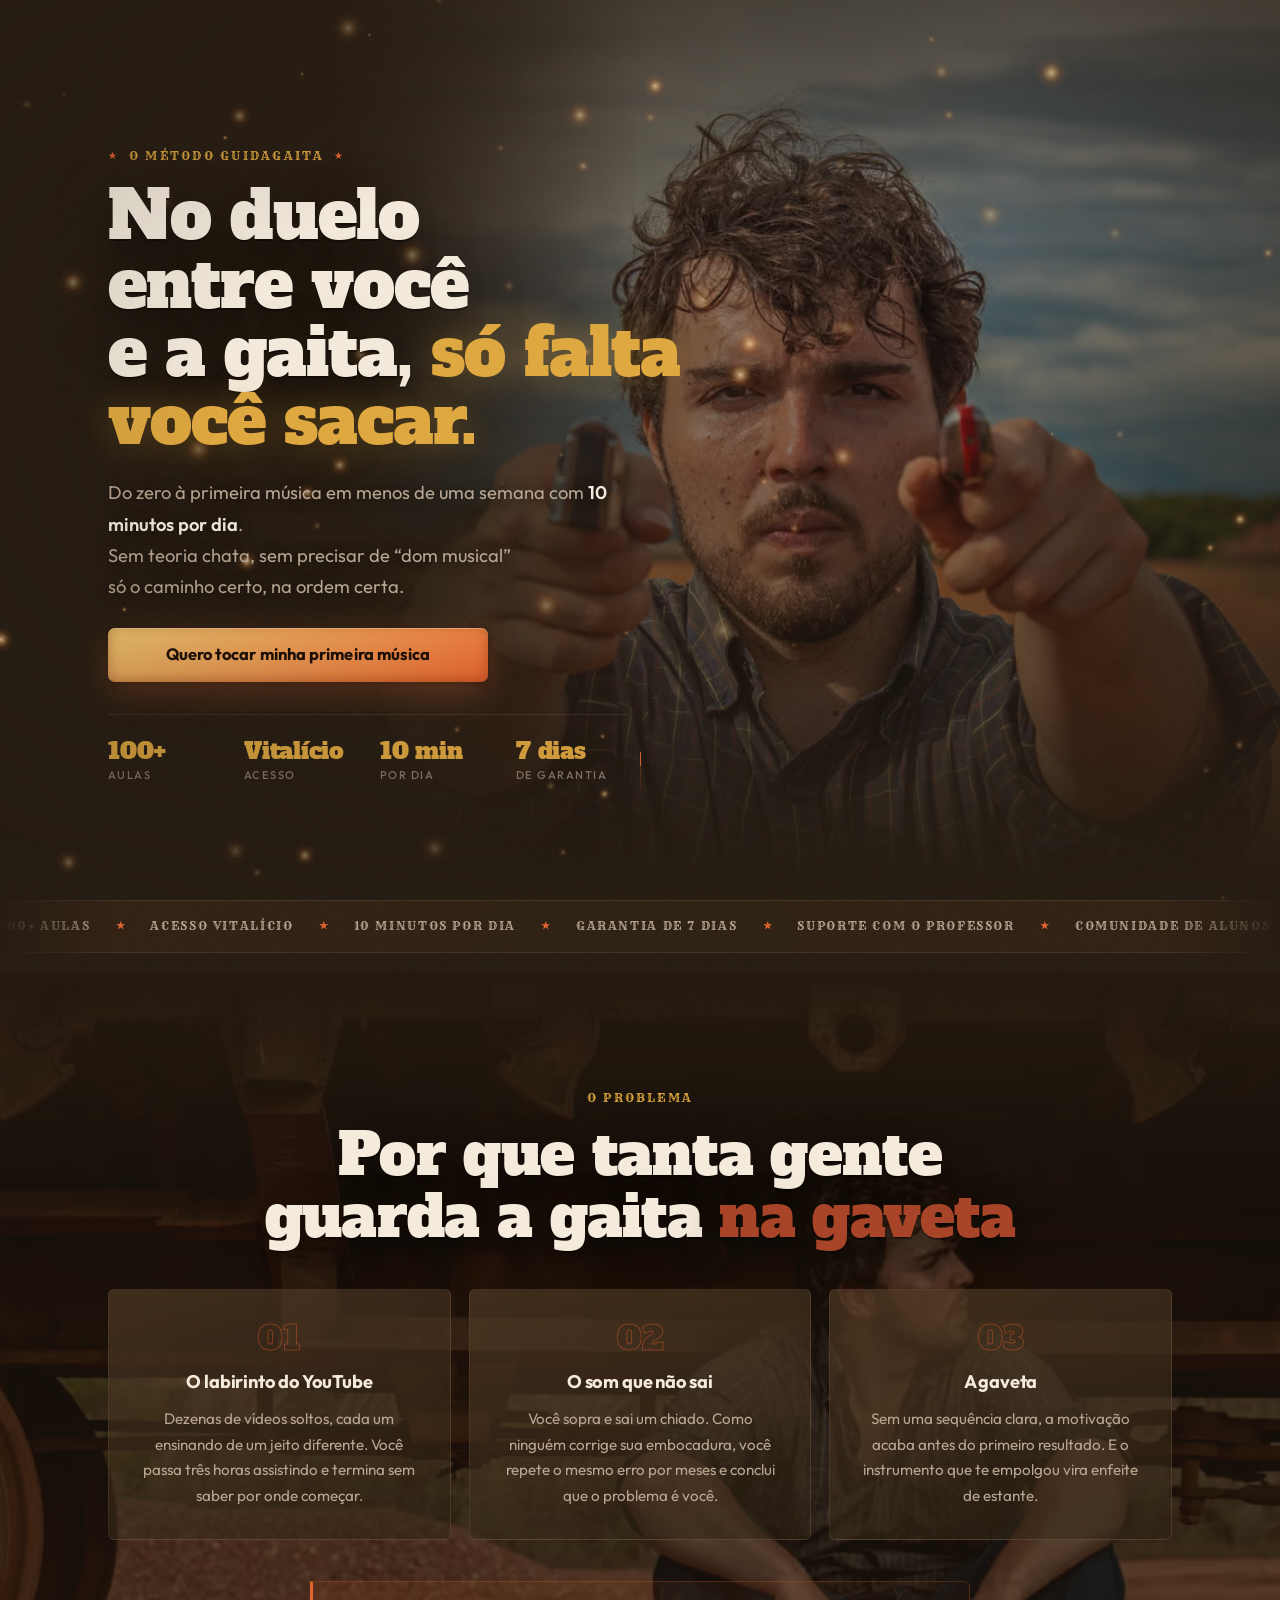
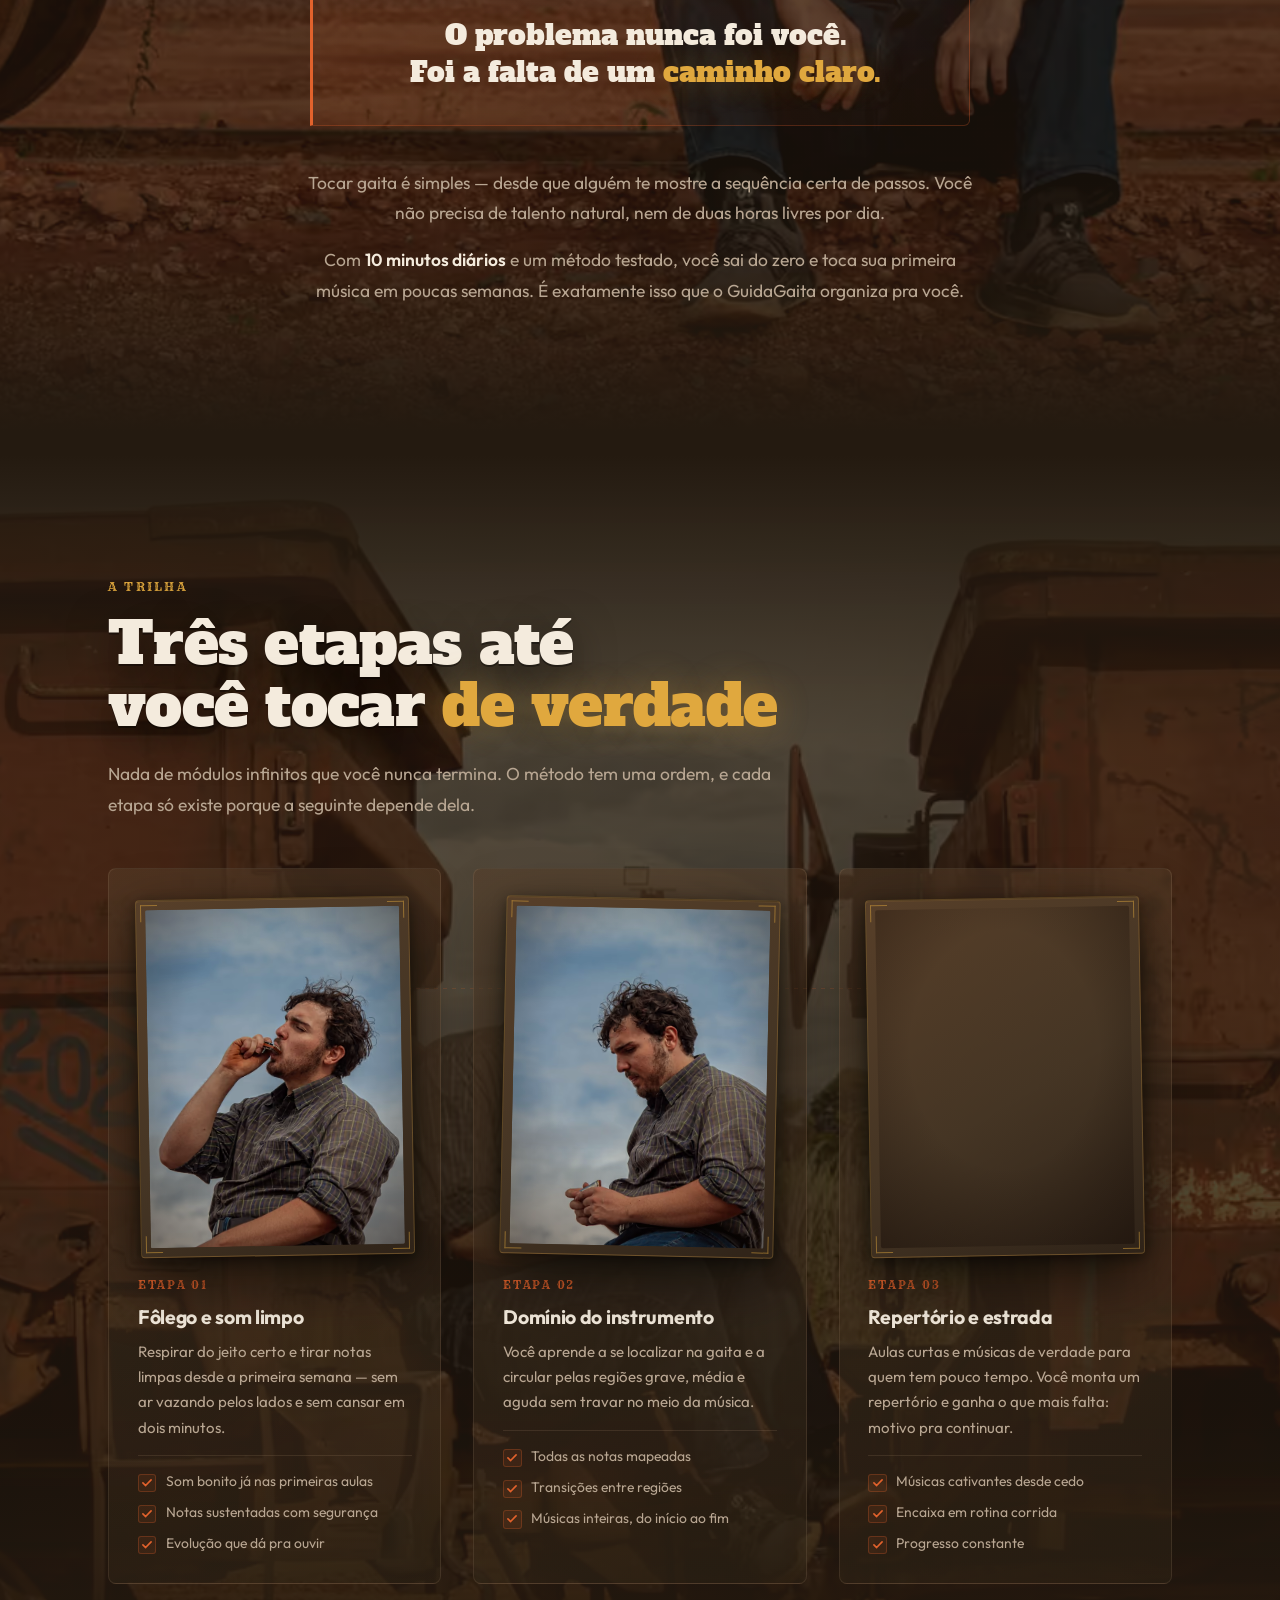
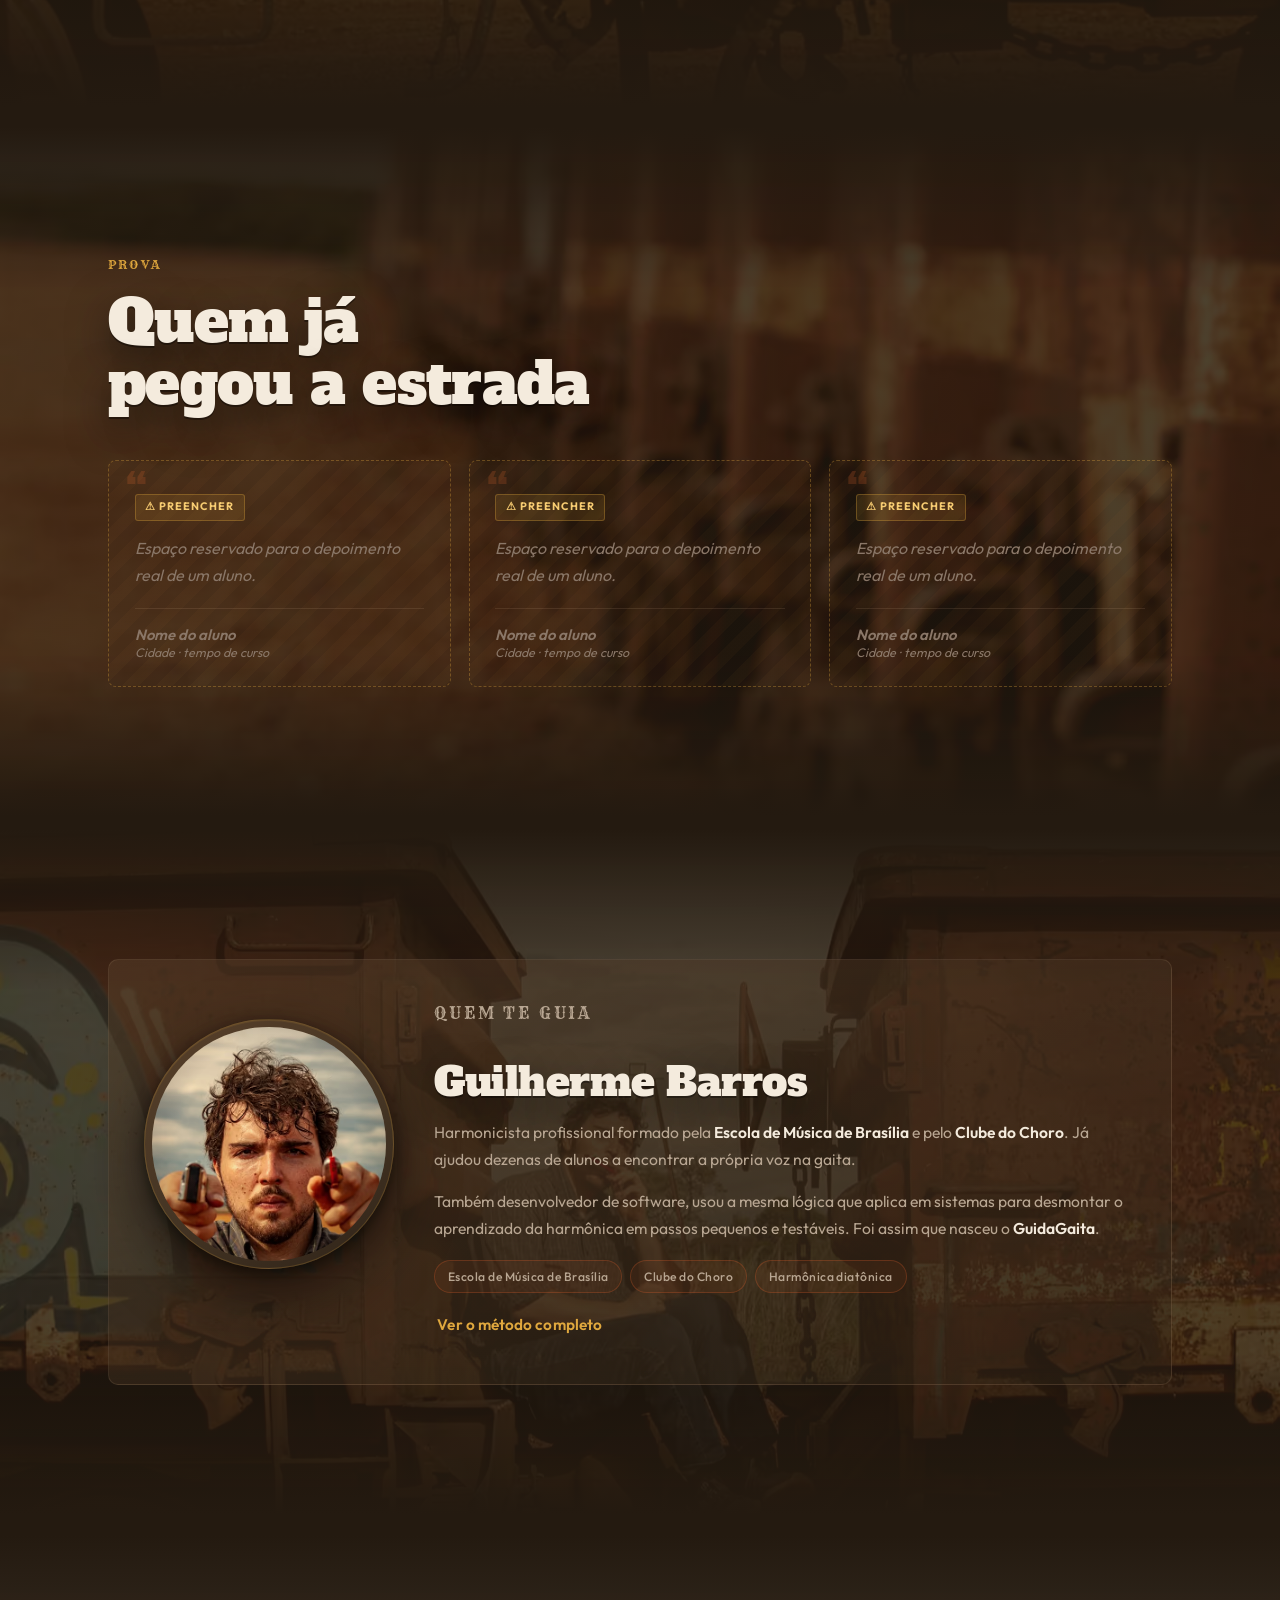
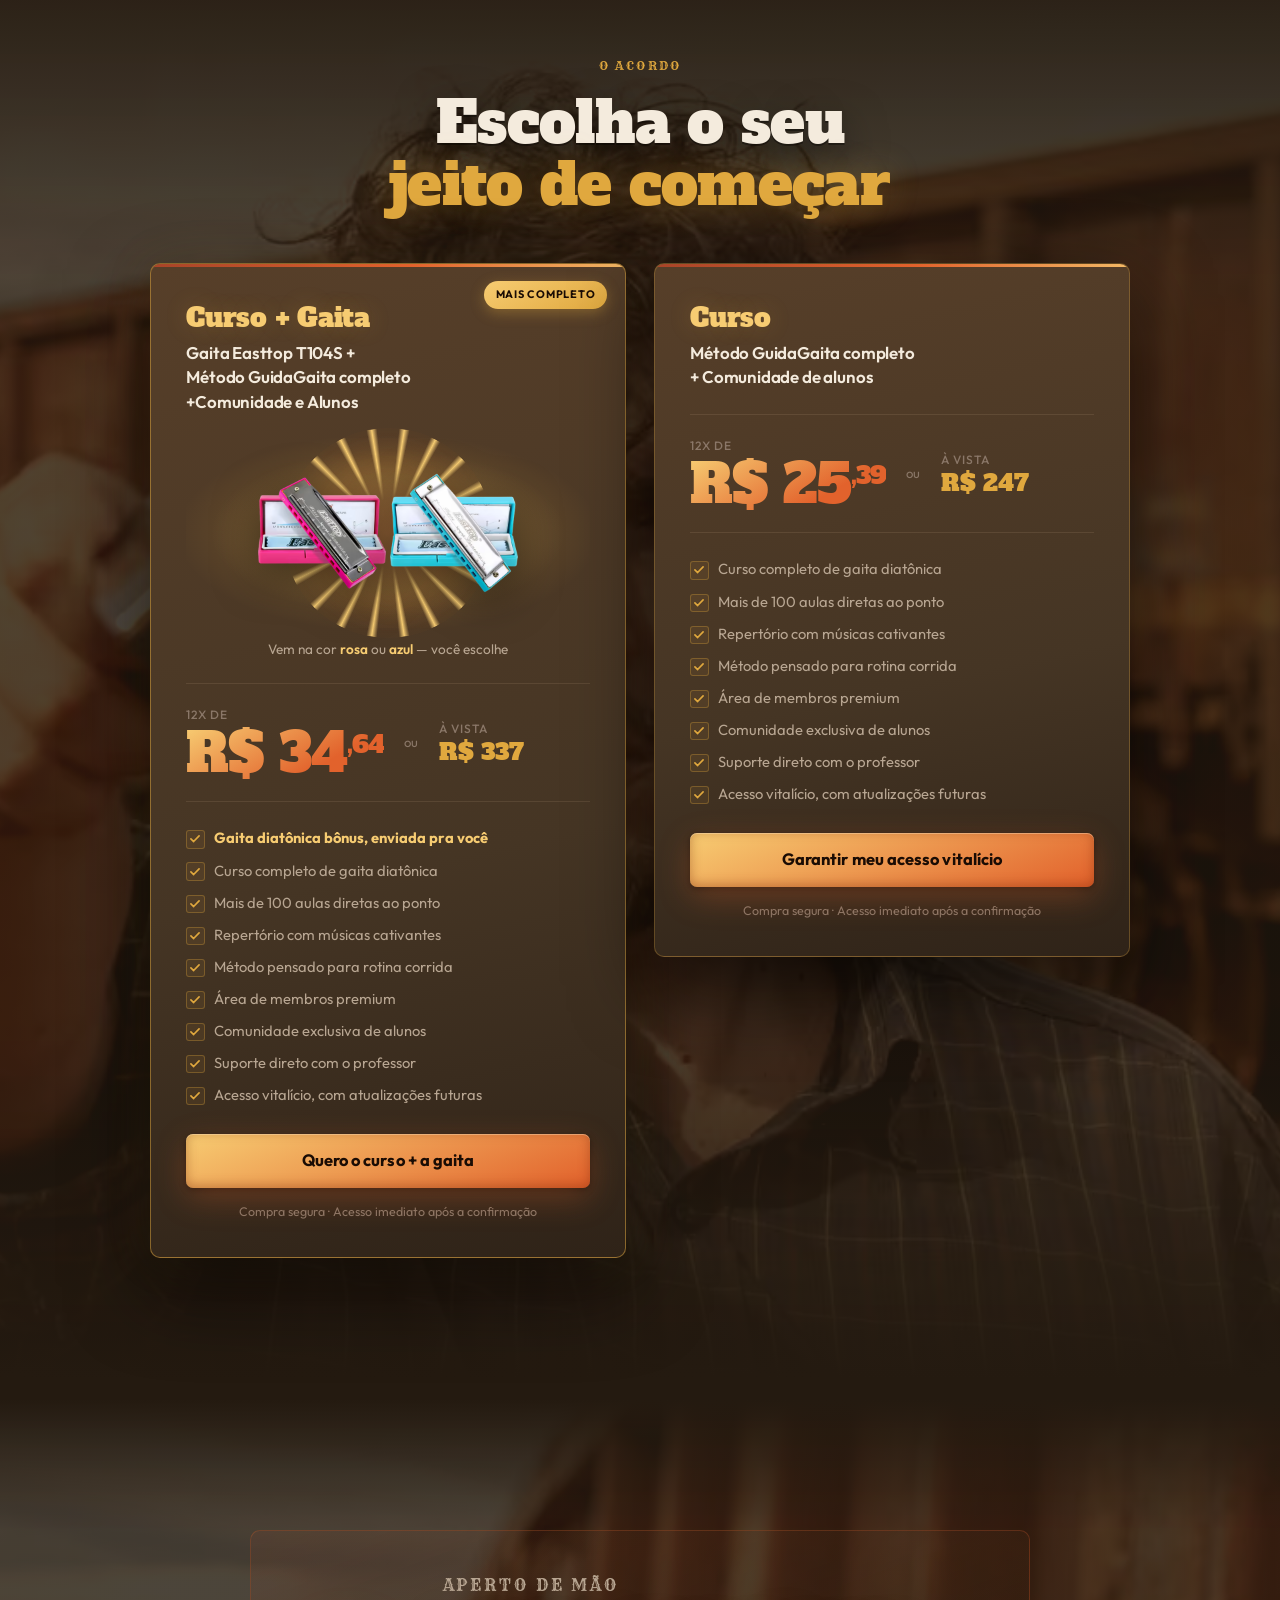
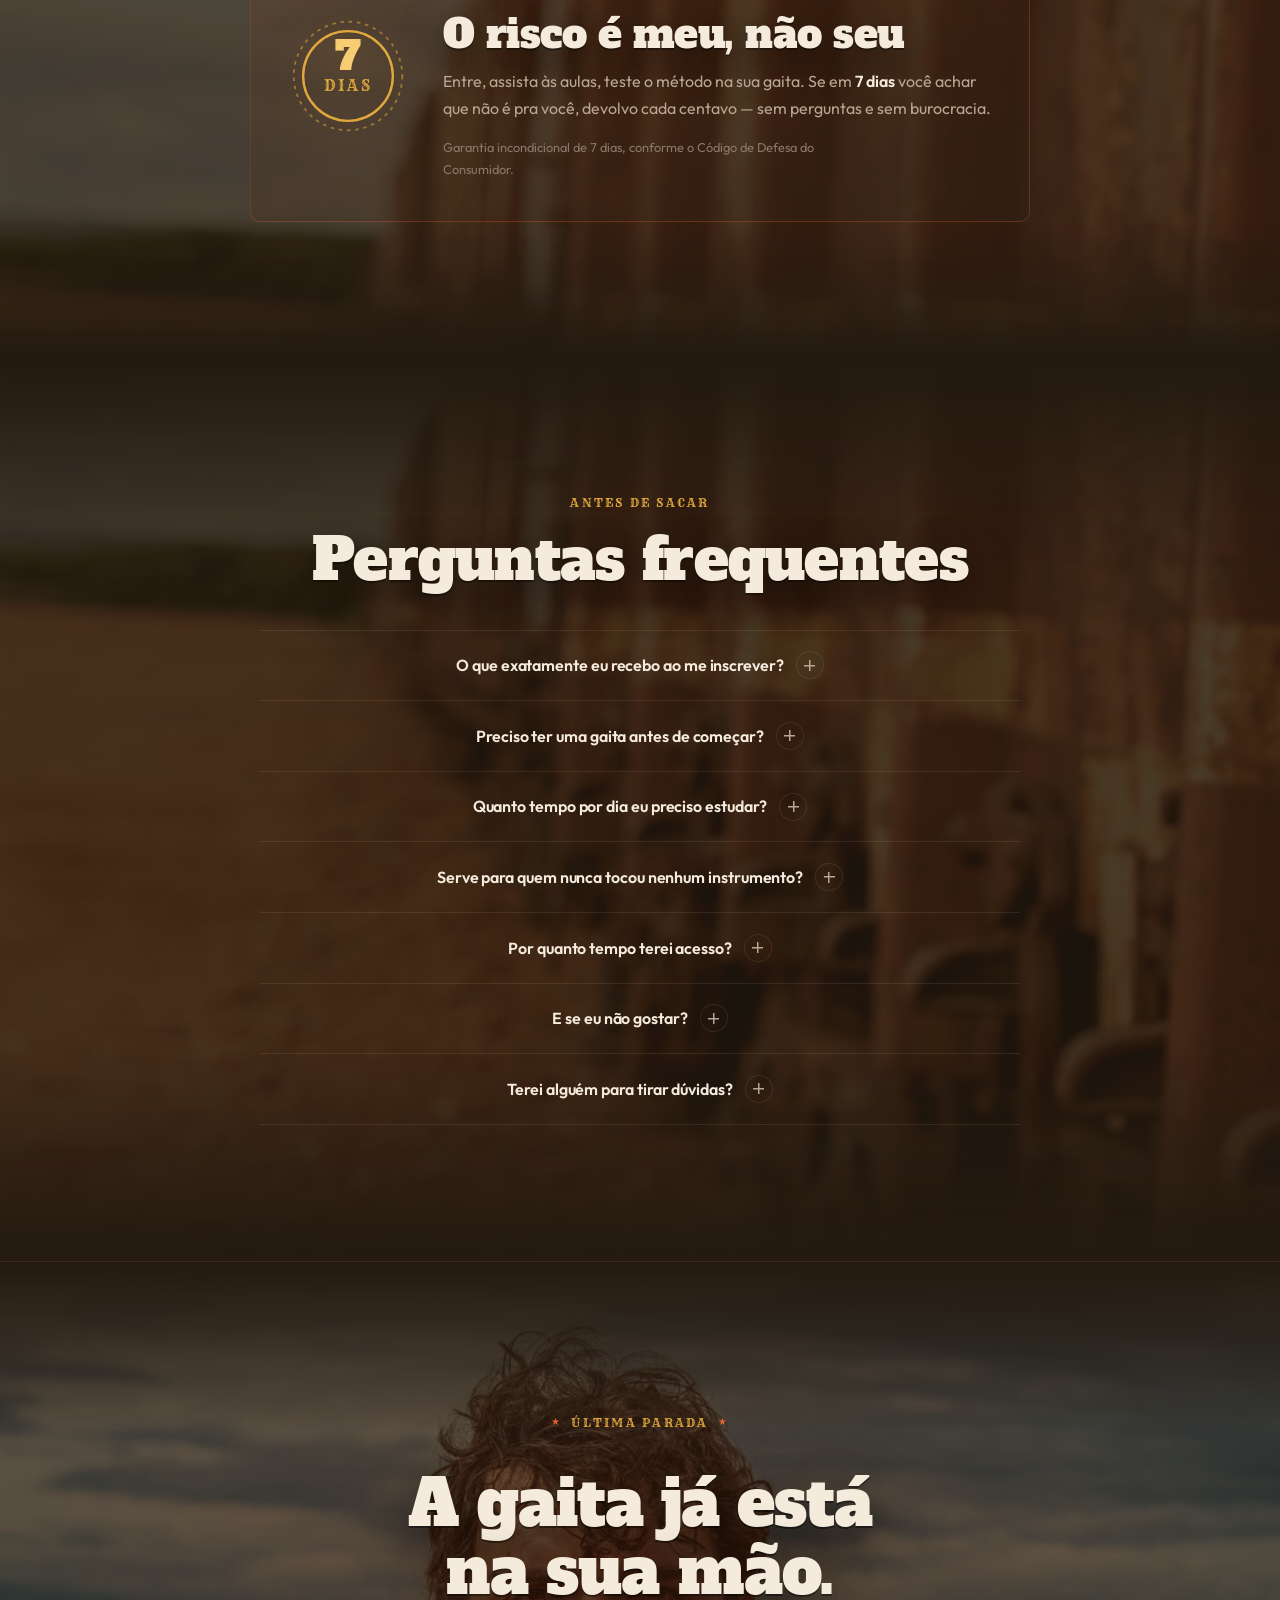
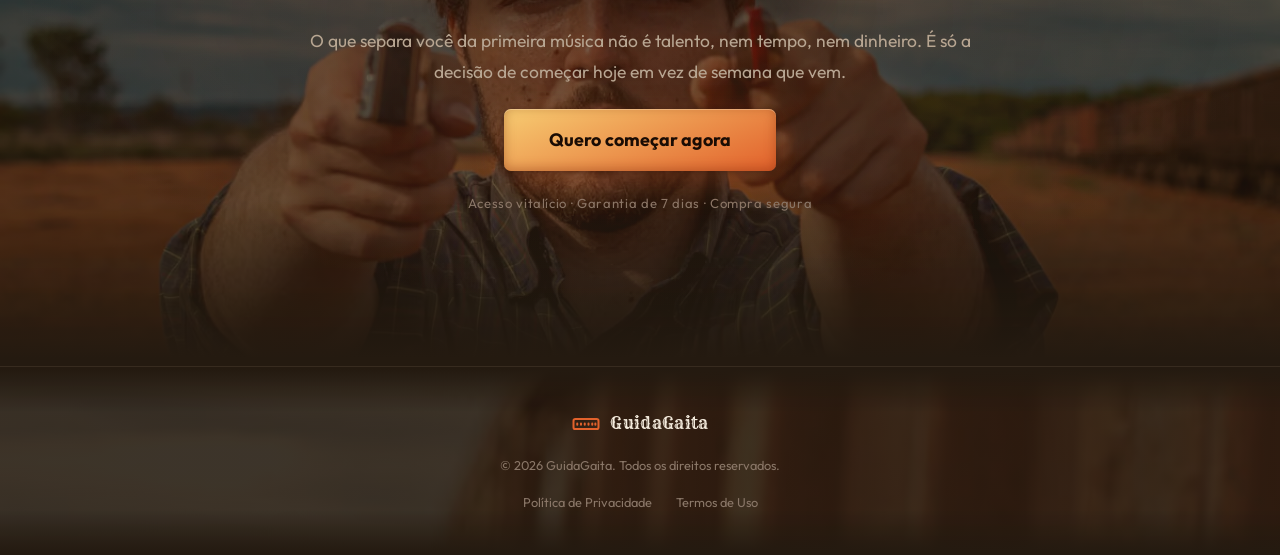
==== commit ec203d37: "style update" ====
--- a/index.html
+++ b/index.html
@@ -457,49 +457,10 @@
 
             <div class="offers">
 
-                <!-- Card 1 — só o curso -->
-                <div class="offer reveal">
-                    <span class="offer__ribbon" aria-hidden="true"></span>
-
-                    <header class="offer__head">
-                        <p class="offer__title">Curso</p>
-                        <h3 class="offer__name">Método GuidaGaita completo<br>+ Comunidade de alunos</h3>
-                    </header>
-
-                    <div class="offer__price">
-                        <div class="offer__parcel">
-                            <span class="offer__small">12x de</span>
-                            <span class="offer__big">R$ 25<sup>,39</sup></span>
-                        </div>
-                        <span class="offer__or">ou</span>
-                        <div class="offer__cash">
-                            <span class="offer__small">à vista</span>
-                            <span class="offer__cash-value">R$ 247</span>
-                        </div>
-                    </div>
-
-                    <ul class="checks checks--gold offer__list">
-                        <li>Curso completo de gaita diatônica</li>
-                        <li>Mais de 100 aulas diretas ao ponto</li>
-                        <li>Repertório com músicas cativantes</li>
-                        <li>Método pensado para rotina corrida</li>
-                        <li>Área de membros premium</li>
-                        <li>Comunidade exclusiva de alunos</li>
-                        <li>Suporte direto com o professor</li>
-                        <li>Acesso vitalício, com atualizações futuras</li>
-                    </ul>
-
-                    <a class="btn btn--solid btn--block"
-                       href="https://payfast.greenn.com.br/6z65zng/offer/QyL4EC?ch_id=141822"
-                       target="_blank" rel="noopener noreferrer">
-                        Garantir meu acesso vitalício
-                    </a>
-
-                    <p class="offer__note">Compra segura · Acesso imediato após a confirmação</p>
-                </div>
-
-                <!-- Card 2 — curso + gaita bônus -->
-                <div class="offer offer--featured reveal" style="--d:80ms">
+                <!-- Card 1 — curso + gaita bônus (vem primeiro de propósito:
+                     é a oferta mais completa e serve de âncora de valor para
+                     o cartão só-curso, lido logo em seguida) -->
+                <div class="offer offer--featured reveal">
                     <span class="offer__ribbon" aria-hidden="true"></span>
                     <span class="offer__badge">Mais completo</span>
 
@@ -558,6 +519,47 @@
                        href="https://payfast.greenn.com.br/r3k5wcq/offer/Xl6vxa?ch_id=141821"
                        target="_blank" rel="noopener noreferrer">
                         Quero o curso + a gaita
+                    </a>
+
+                    <p class="offer__note">Compra segura · Acesso imediato após a confirmação</p>
+                </div>
+
+                <!-- Card 2 — só o curso -->
+                <div class="offer reveal" style="--d:80ms">
+                    <span class="offer__ribbon" aria-hidden="true"></span>
+
+                    <header class="offer__head">
+                        <p class="offer__title">Curso</p>
+                        <h3 class="offer__name">Método GuidaGaita completo<br>+ Comunidade de alunos</h3>
+                    </header>
+
+                    <div class="offer__price">
+                        <div class="offer__parcel">
+                            <span class="offer__small">12x de</span>
+                            <span class="offer__big">R$ 25<sup>,39</sup></span>
+                        </div>
+                        <span class="offer__or">ou</span>
+                        <div class="offer__cash">
+                            <span class="offer__small">à vista</span>
+                            <span class="offer__cash-value">R$ 247</span>
+                        </div>
+                    </div>
+
+                    <ul class="checks checks--gold offer__list">
+                        <li>Curso completo de gaita diatônica</li>
+                        <li>Mais de 100 aulas diretas ao ponto</li>
+                        <li>Repertório com músicas cativantes</li>
+                        <li>Método pensado para rotina corrida</li>
+                        <li>Área de membros premium</li>
+                        <li>Comunidade exclusiva de alunos</li>
+                        <li>Suporte direto com o professor</li>
+                        <li>Acesso vitalício, com atualizações futuras</li>
+                    </ul>
+
+                    <a class="btn btn--solid btn--block"
+                       href="https://payfast.greenn.com.br/6z65zng/offer/QyL4EC?ch_id=141822"
+                       target="_blank" rel="noopener noreferrer">
+                        Garantir meu acesso vitalício
                     </a>
 
                     <p class="offer__note">Compra segura · Acesso imediato após a confirmação</p>
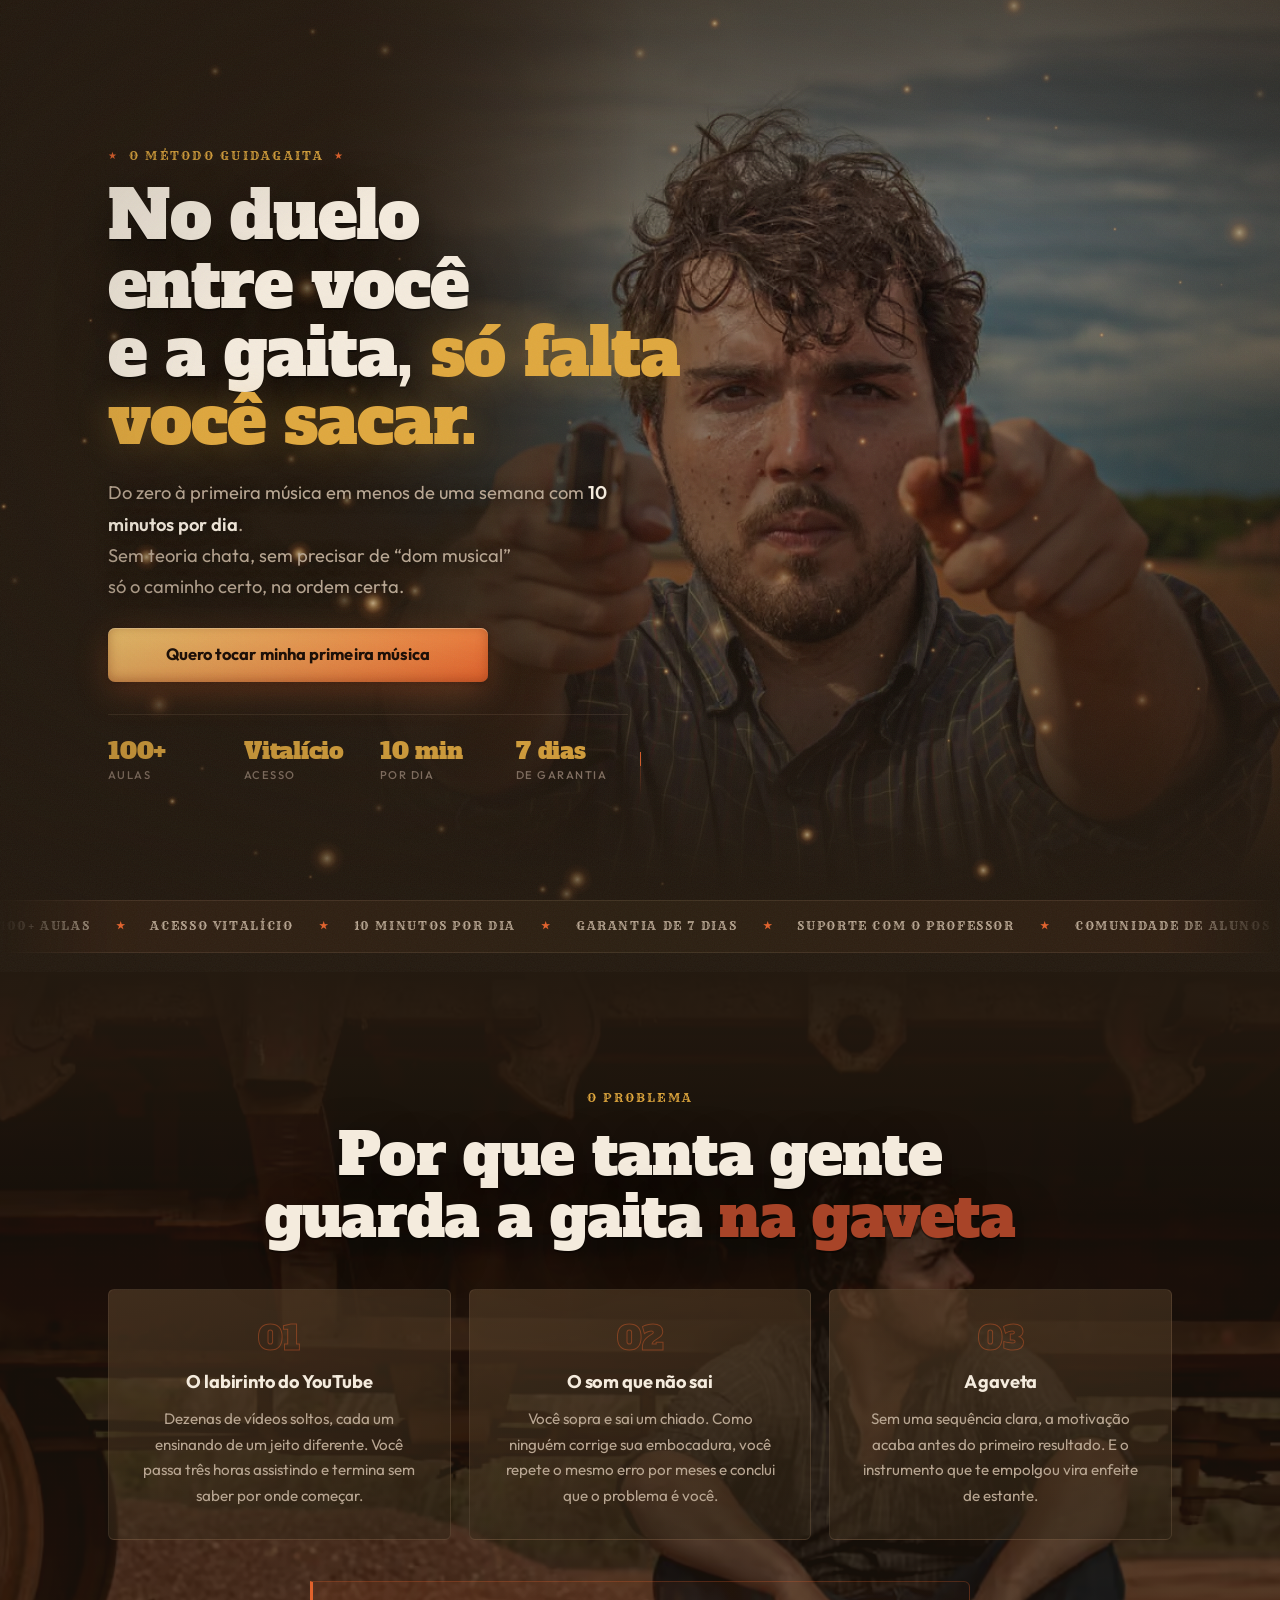
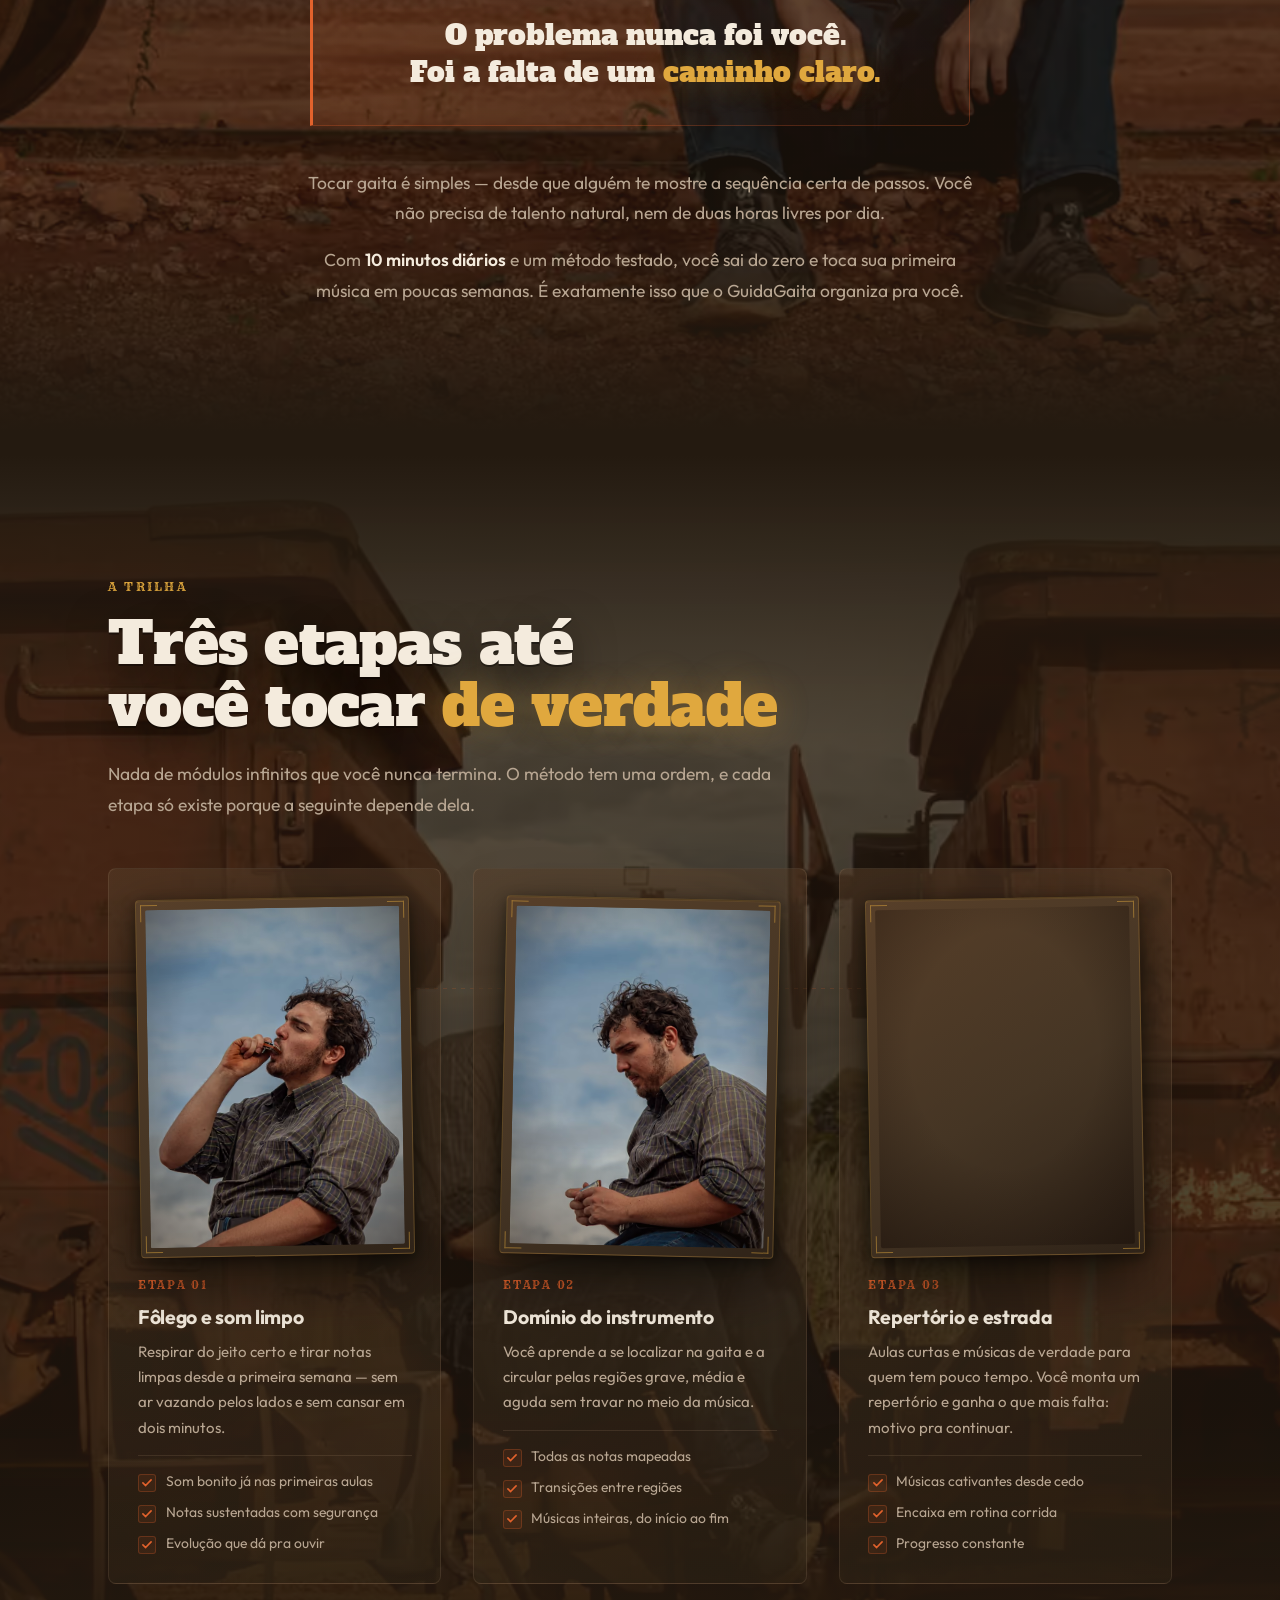
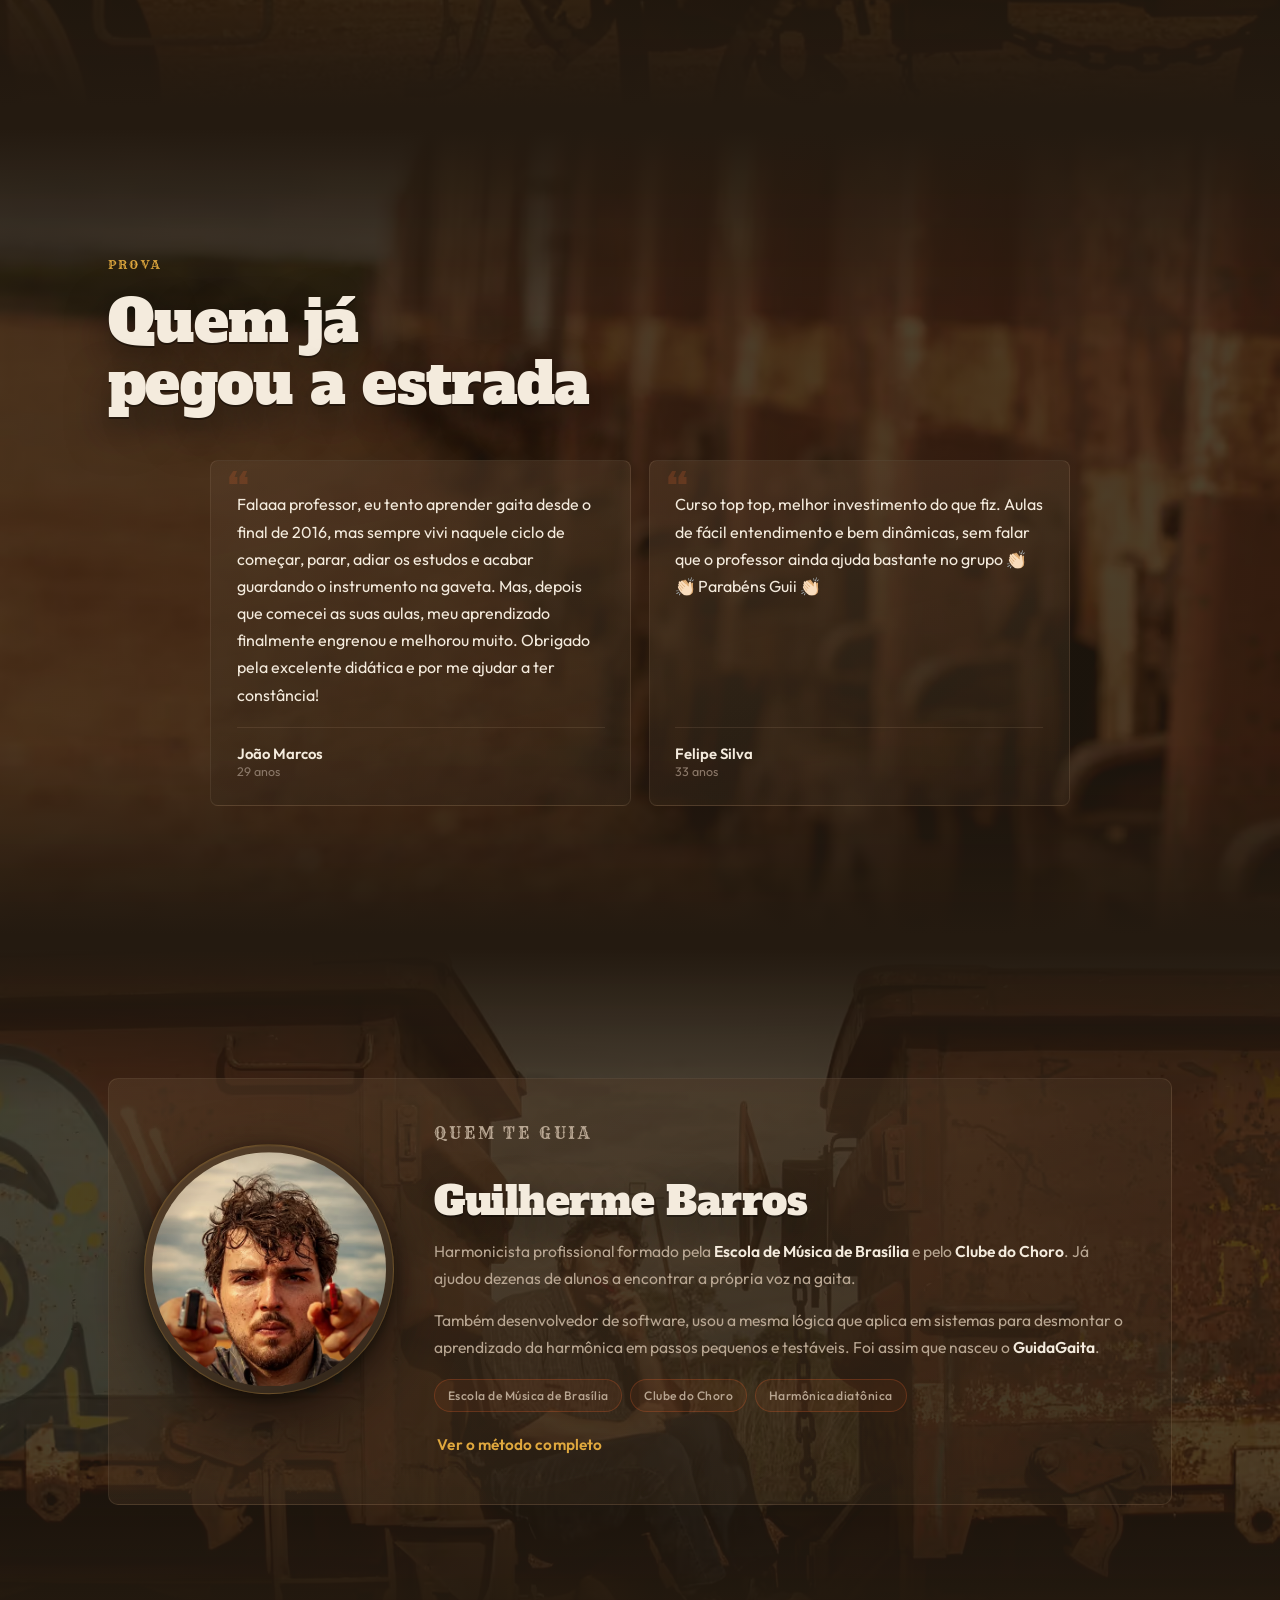
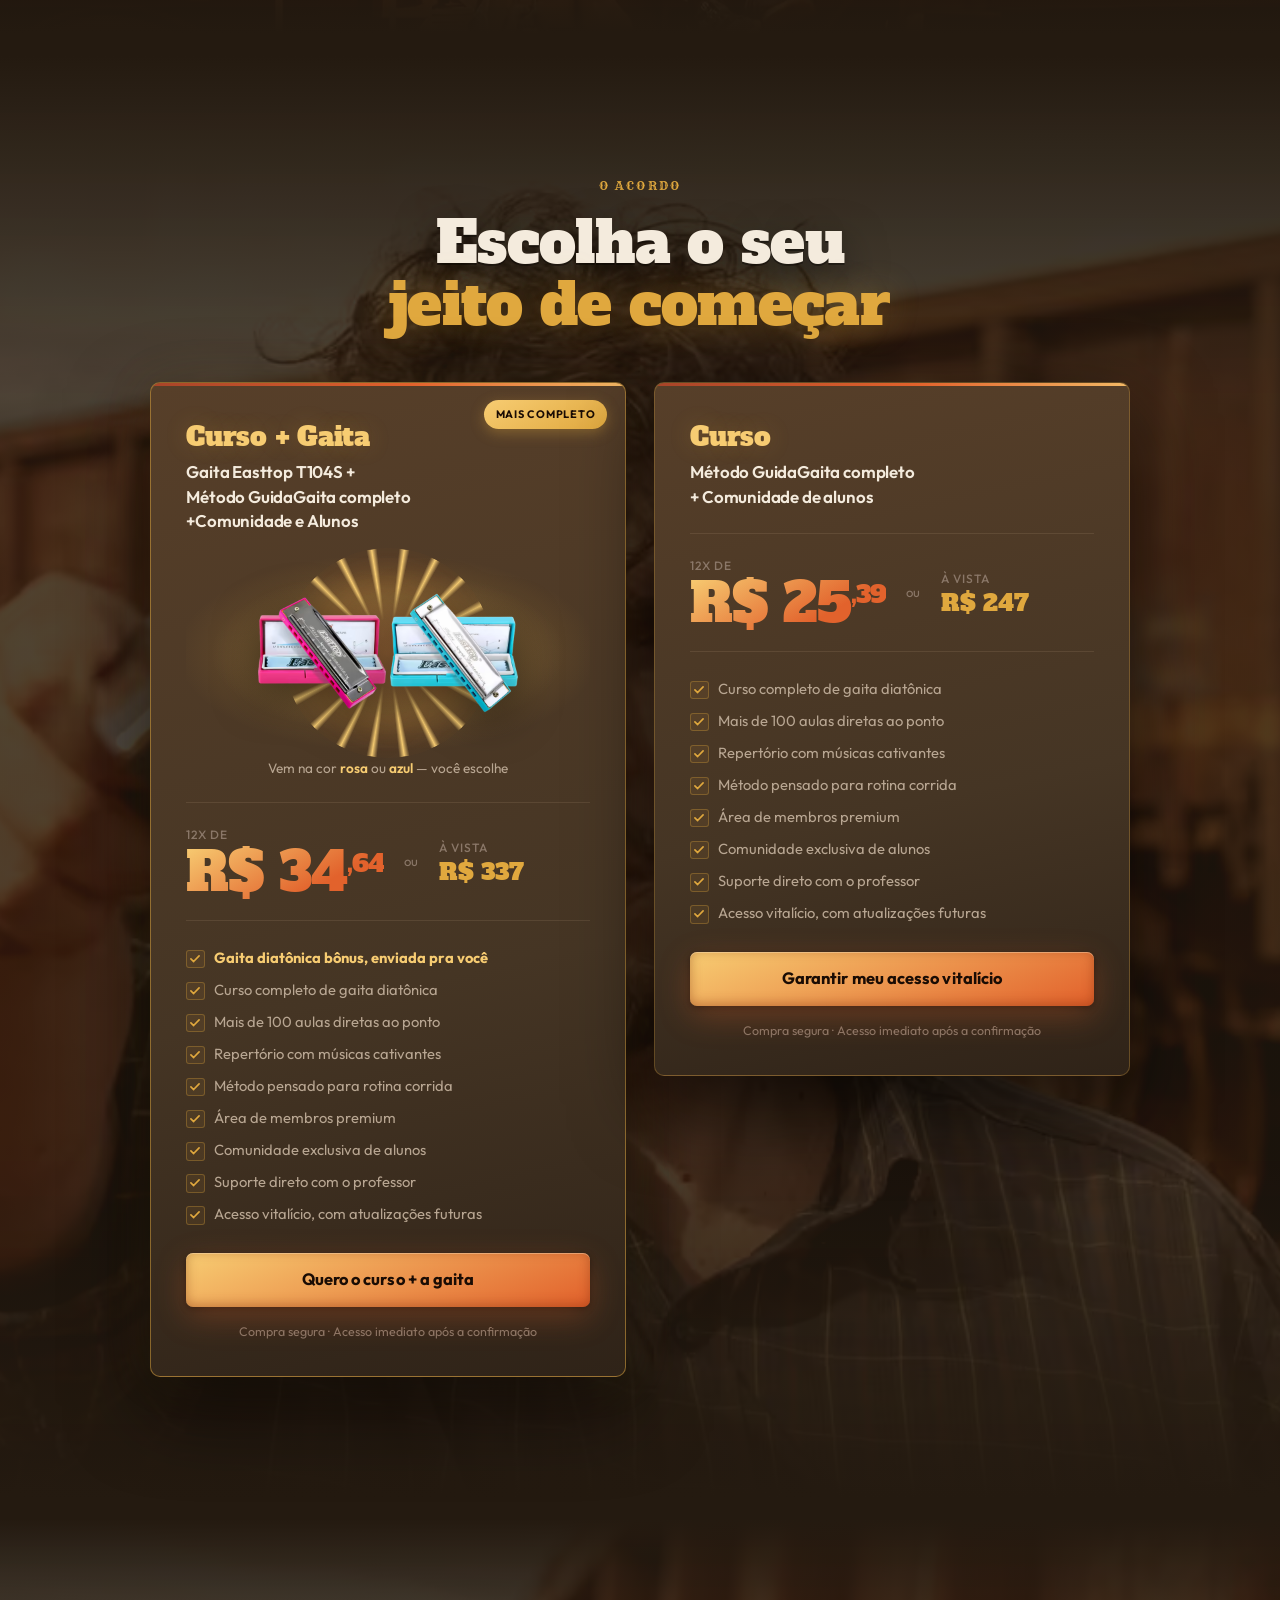
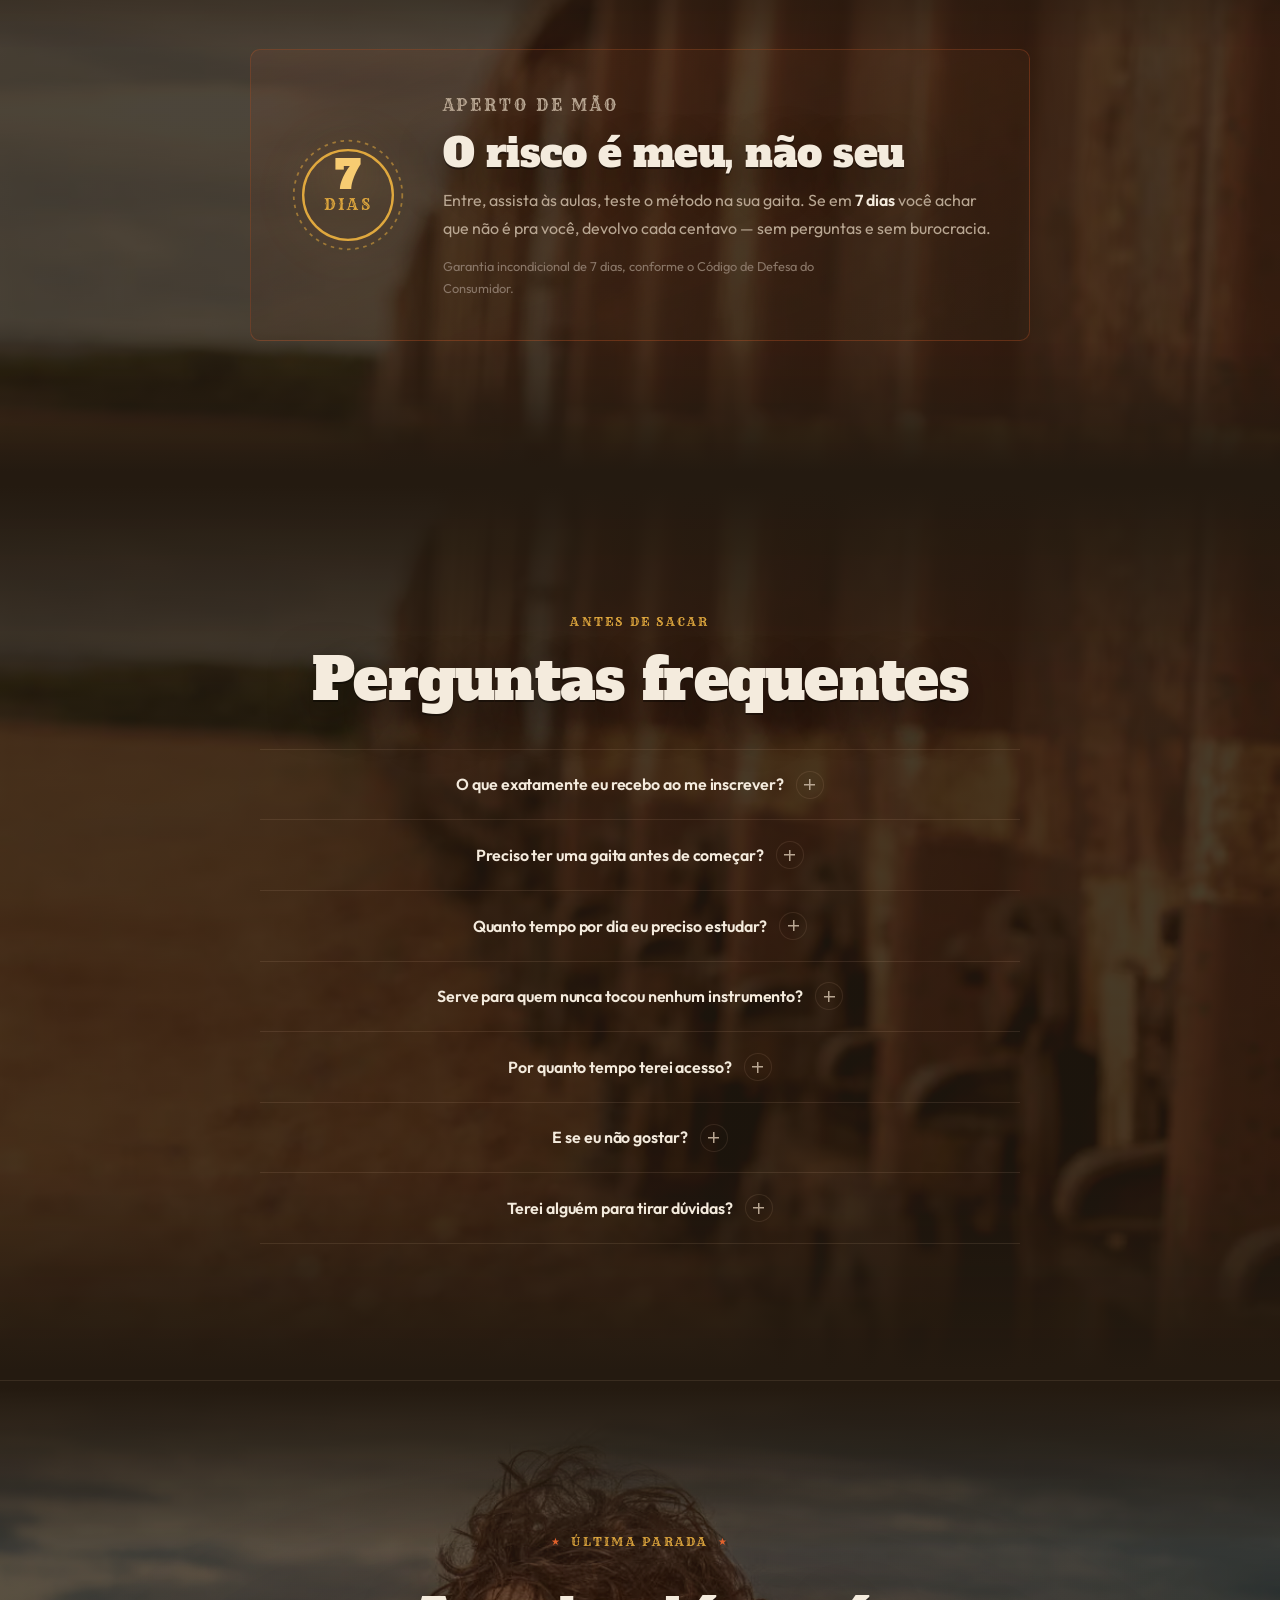
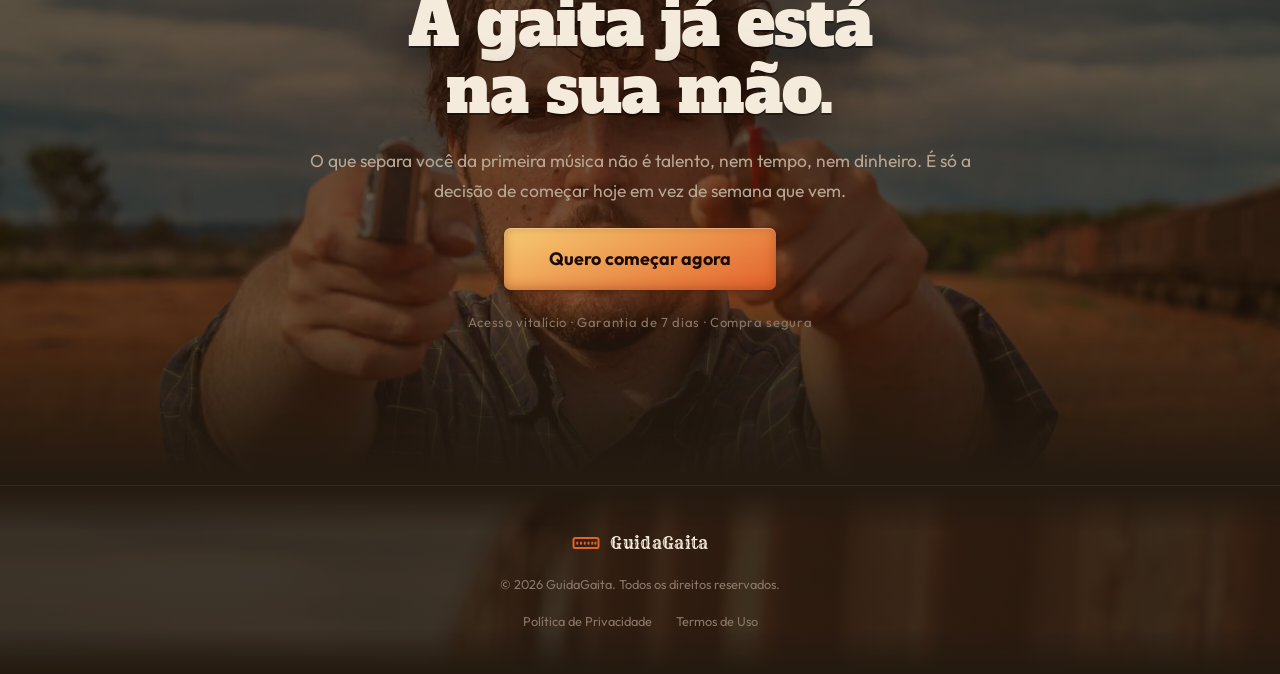
==== commit 6b2ce149: "feedback update" ====
--- a/index.html
+++ b/index.html
@@ -357,22 +357,18 @@
 
     <!-- ══════════ 5. DEPOIMENTOS ══════════ -->
     <!--
-        ⚠ SUBSTITUA OS TRÊS CARTÕES ABAIXO PELOS DEPOIMENTOS REAIS DOS SEUS ALUNOS.
-        Enquanto tiverem a classe "quote--vazio", eles aparecem marcados como
-        pendentes — NÃO publique a página assim.
-
-        Modelo de um depoimento pronto (copie, cole e preencha):
-
-        <figure class="quote reveal">
-            <blockquote><p>Texto exato do que o aluno escreveu.</p></blockquote>
-            <figcaption class="quote__who">
-                <img class="quote__face" src="assets/aluno-nome.jpg" alt="" width="48" height="48" loading="lazy">
-                <span>
-                    <strong>Nome do aluno</strong>
-                    <small>Cidade · tempo de curso</small>
-                </span>
-            </figcaption>
-        </figure>
+        Depoimentos reais de alunos, publicados com as palavras deles.
+
+        Para acrescentar outro, copie um <figure> abaixo e troque o texto,
+        o nome e a idade. Se houver foto do aluno, ela entra como primeiro
+        filho do <figcaption>:
+
+            <img class="quote__face" src="assets/aluno-nome.jpg" alt=""
+                 width="48" height="48" loading="lazy">
+
+        A grade se ajusta sozinha: 1 coluna no celular e 2 a partir do
+        tablet. Se um dia forem 3 ou mais, vale rever `.quotes` no
+        styles.css para voltar a três colunas no desktop.
     -->
     <section class="section section--vozes has-bg" id="depoimentos">
         <div class="section-bg section-bg--trem" aria-hidden="true"></div>
@@ -381,22 +377,28 @@
             <h2 class="section__title reveal">Quem já<br>pegou a estrada</h2>
 
             <div class="quotes">
-                <figure class="quote quote--vazio reveal" style="--d:0ms">
-                    <span class="quote__flag">⚠ Preencher</span>
-                    <blockquote><p>Espaço reservado para o depoimento real de um aluno.</p></blockquote>
-                    <figcaption class="quote__who"><span><strong>Nome do aluno</strong><small>Cidade · tempo de curso</small></span></figcaption>
+                <figure class="quote reveal" style="--d:0ms">
+                    <blockquote>
+                        <p>Falaaa professor, eu tento aprender gaita desde o final de 2016, mas sempre vivi naquele ciclo de começar, parar, adiar os estudos e acabar guardando o instrumento na gaveta. Mas, depois que comecei as suas aulas, meu aprendizado finalmente engrenou e melhorou muito. Obrigado pela excelente didática e por me ajudar a ter constância!</p>
+                    </blockquote>
+                    <figcaption class="quote__who">
+                        <span>
+                            <strong>João Marcos</strong>
+                            <small>29 anos</small>
+                        </span>
+                    </figcaption>
                 </figure>
 
-                <figure class="quote quote--vazio reveal" style="--d:60ms">
-                    <span class="quote__flag">⚠ Preencher</span>
-                    <blockquote><p>Espaço reservado para o depoimento real de um aluno.</p></blockquote>
-                    <figcaption class="quote__who"><span><strong>Nome do aluno</strong><small>Cidade · tempo de curso</small></span></figcaption>
-                </figure>
-
-                <figure class="quote quote--vazio reveal" style="--d:120ms">
-                    <span class="quote__flag">⚠ Preencher</span>
-                    <blockquote><p>Espaço reservado para o depoimento real de um aluno.</p></blockquote>
-                    <figcaption class="quote__who"><span><strong>Nome do aluno</strong><small>Cidade · tempo de curso</small></span></figcaption>
+                <figure class="quote reveal" style="--d:60ms">
+                    <blockquote>
+                        <p>Curso top top, melhor investimento do que fiz. Aulas de fácil entendimento e bem dinâmicas, sem falar que o professor ainda ajuda bastante no grupo 👏🏻👏🏻 Parabéns Guii 👏🏻</p>
+                    </blockquote>
+                    <figcaption class="quote__who">
+                        <span>
+                            <strong>Felipe Silva</strong>
+                            <small>33 anos</small>
+                        </span>
+                    </figcaption>
                 </figure>
             </div>
         </div>
--- a/styles.css
+++ b/styles.css
@@ -1111,8 +1111,14 @@
     margin-top: 2.8rem;
 }
 
+/* Coluna flex para a assinatura poder ser empurrada até a base: os
+   depoimentos têm tamanhos diferentes, e como a grade iguala a altura
+   dos cartões, sem isso a assinatura do texto mais curto ficaria
+   boiando no meio, com um vão vazio embaixo. */
 .quote {
     position: relative;
+    display: flex;
+    flex-direction: column;
     padding: 1.9rem 1.6rem 1.5rem;
     background: linear-gradient(168deg, rgba(87, 63, 41, .55), rgba(47, 36, 23, .45));
     border: 1px solid var(--line);
@@ -1147,6 +1153,9 @@
     display: flex;
     align-items: center;
     gap: .75rem;
+    /* Encosta na base do cartão, alinhando as assinaturas entre
+       depoimentos de tamanhos diferentes */
+    margin-top: auto;
     padding-top: 1rem;
     border-top: 1px solid var(--line);
 }
@@ -1163,36 +1172,6 @@
 .quote__who span { display: flex; flex-direction: column; line-height: 1.35; }
 .quote__who strong { font-size: .93rem; color: var(--bone); }
 .quote__who small  { font-size: .78rem; color: var(--ash); }
-
-/* Estado "ainda não preenchido" — visivelmente pendente */
-.quote--vazio {
-    border-style: dashed;
-    border-color: rgba(224, 168, 62, .32);
-    background: repeating-linear-gradient(
-        135deg,
-        rgba(224, 168, 62, .035) 0 12px,
-        transparent 12px 24px
-    );
-}
-
-.quote--vazio blockquote p,
-.quote--vazio .quote__who strong,
-.quote--vazio .quote__who small { color: var(--ash); font-style: italic; }
-
-.quote__flag {
-    display: inline-block;
-    margin-bottom: .9rem;
-    padding: .22rem .6rem;
-    font-family: var(--f-body);
-    font-size: .68rem;
-    font-weight: 700;
-    letter-spacing: .09em;
-    text-transform: uppercase;
-    color: var(--gold-hi);
-    background: rgba(224, 168, 62, .12);
-    border: 1px solid rgba(224, 168, 62, .3);
-    border-radius: 3px;
-}
 
 /* ── 7. MENTOR ───────────────────────────────────────────── */
 .mentor {
@@ -1961,7 +1940,15 @@
 
     .scroll-hint { display: block; }
 
-    .quotes { grid-template-columns: repeat(3, 1fr); }
+    /* Dois depoimentos: mantém duas colunas e centraliza o par. Com
+       três colunas sobraria uma vazia e os cartões encostariam à
+       esquerda. O limite de largura evita que dois cartões fiquem
+       esticados demais numa tela larga. */
+    .quotes {
+        grid-template-columns: repeat(2, minmax(0, 1fr));
+        max-width: 860px;
+        margin-inline: auto;
+    }
 
     /* Corda pontilhada ligando as três etapas */
     .trail { gap: 2rem; }
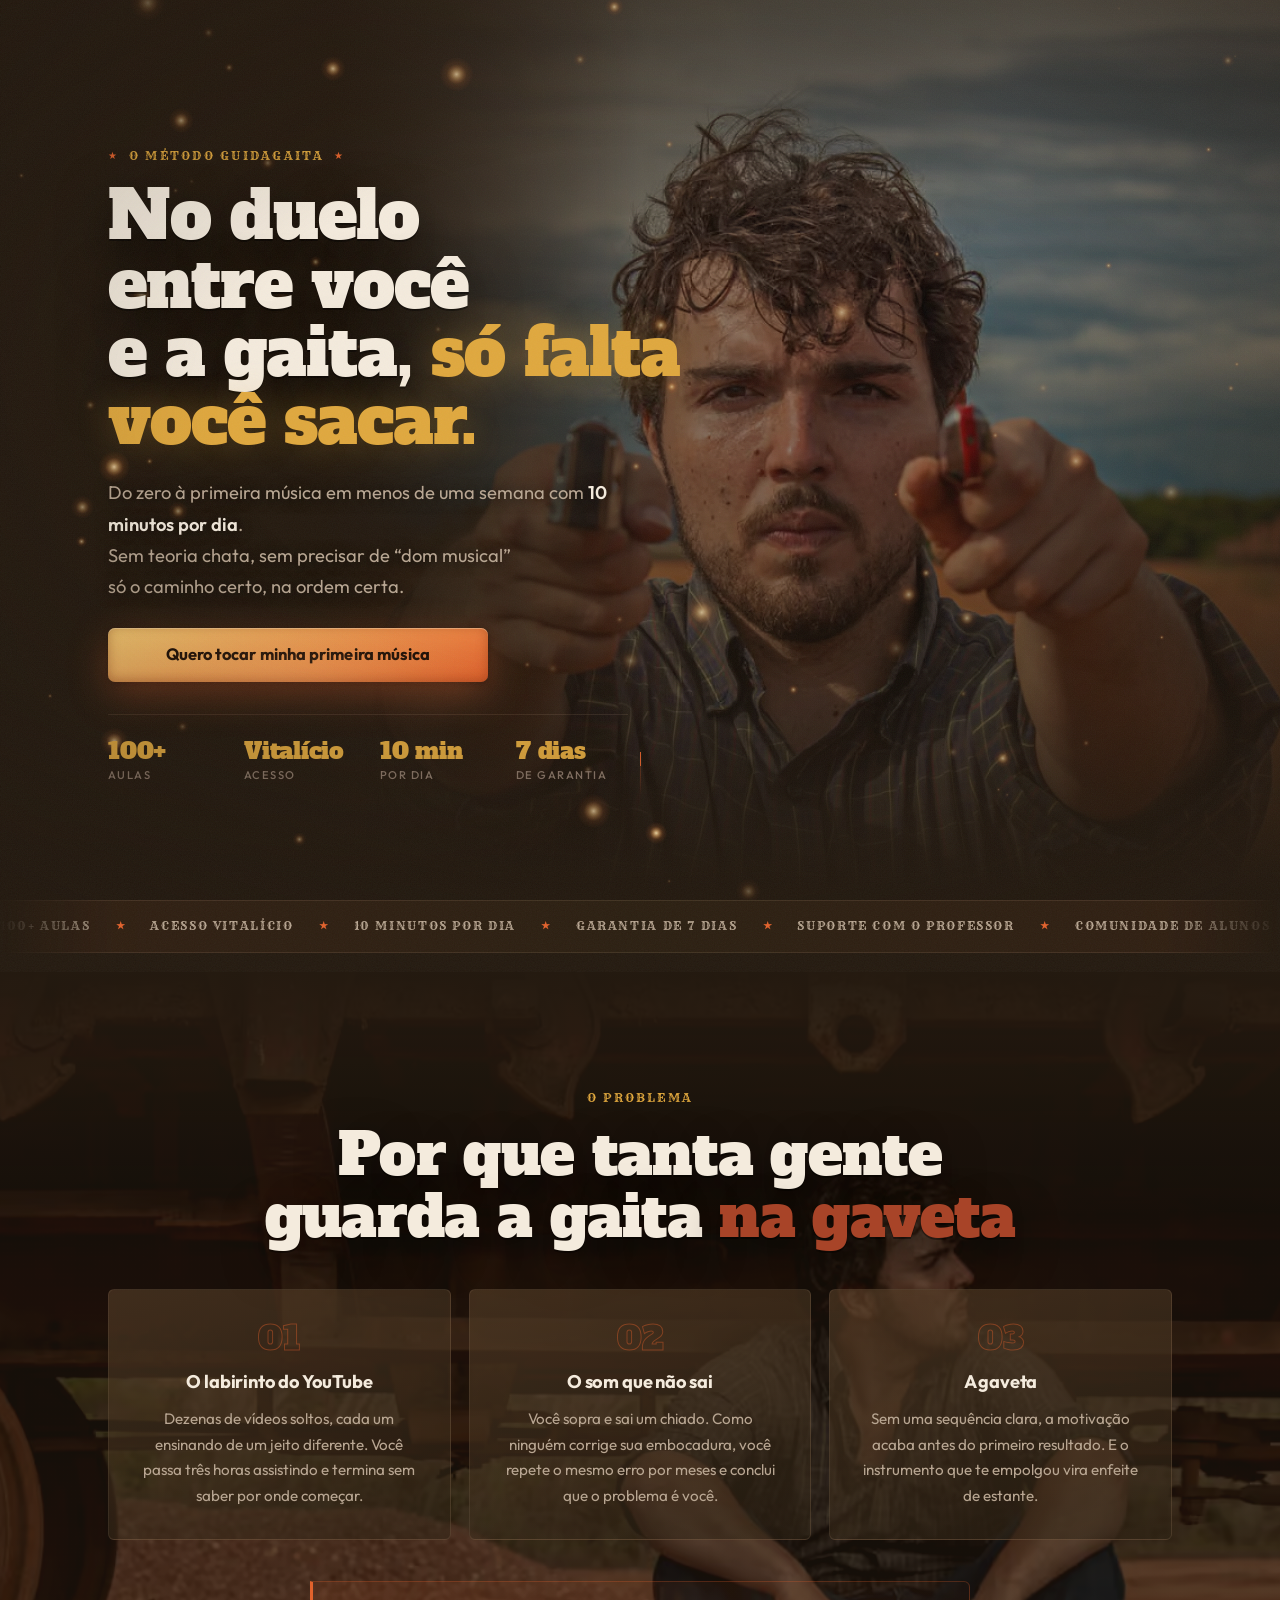
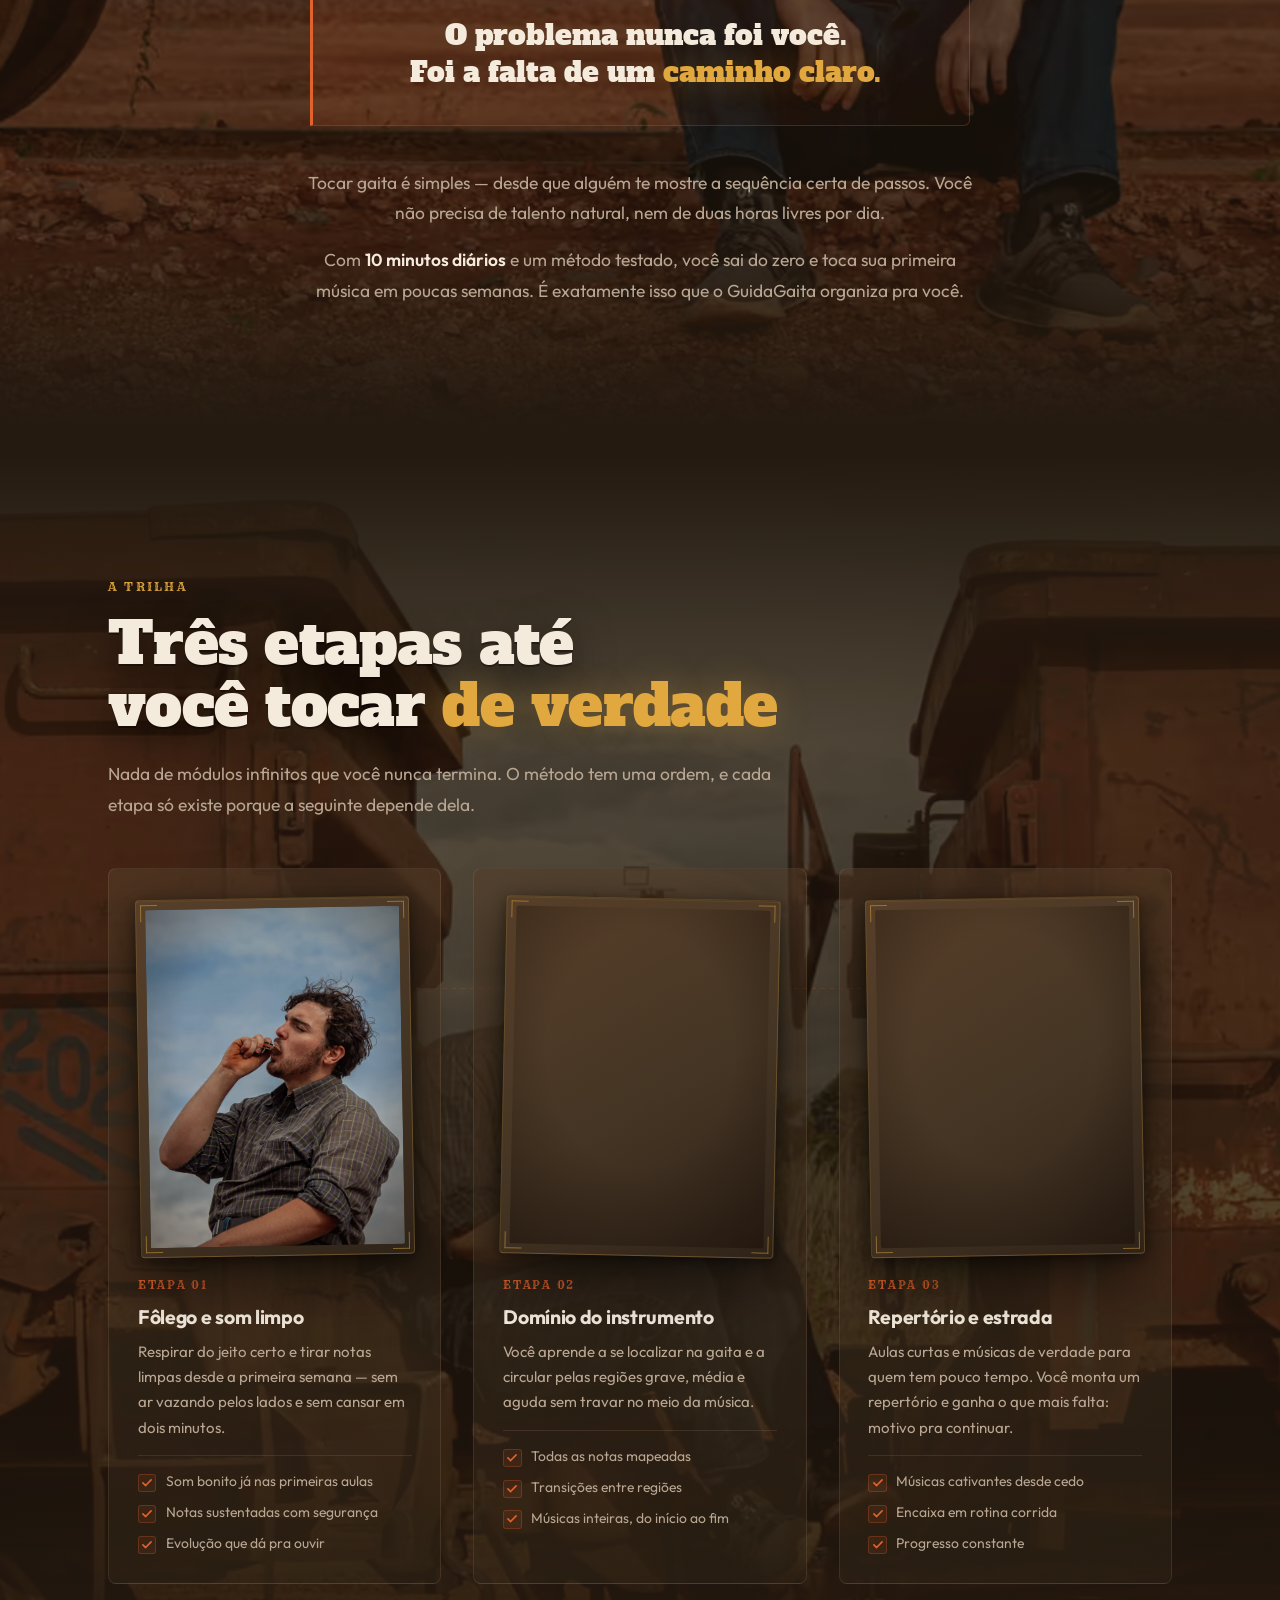
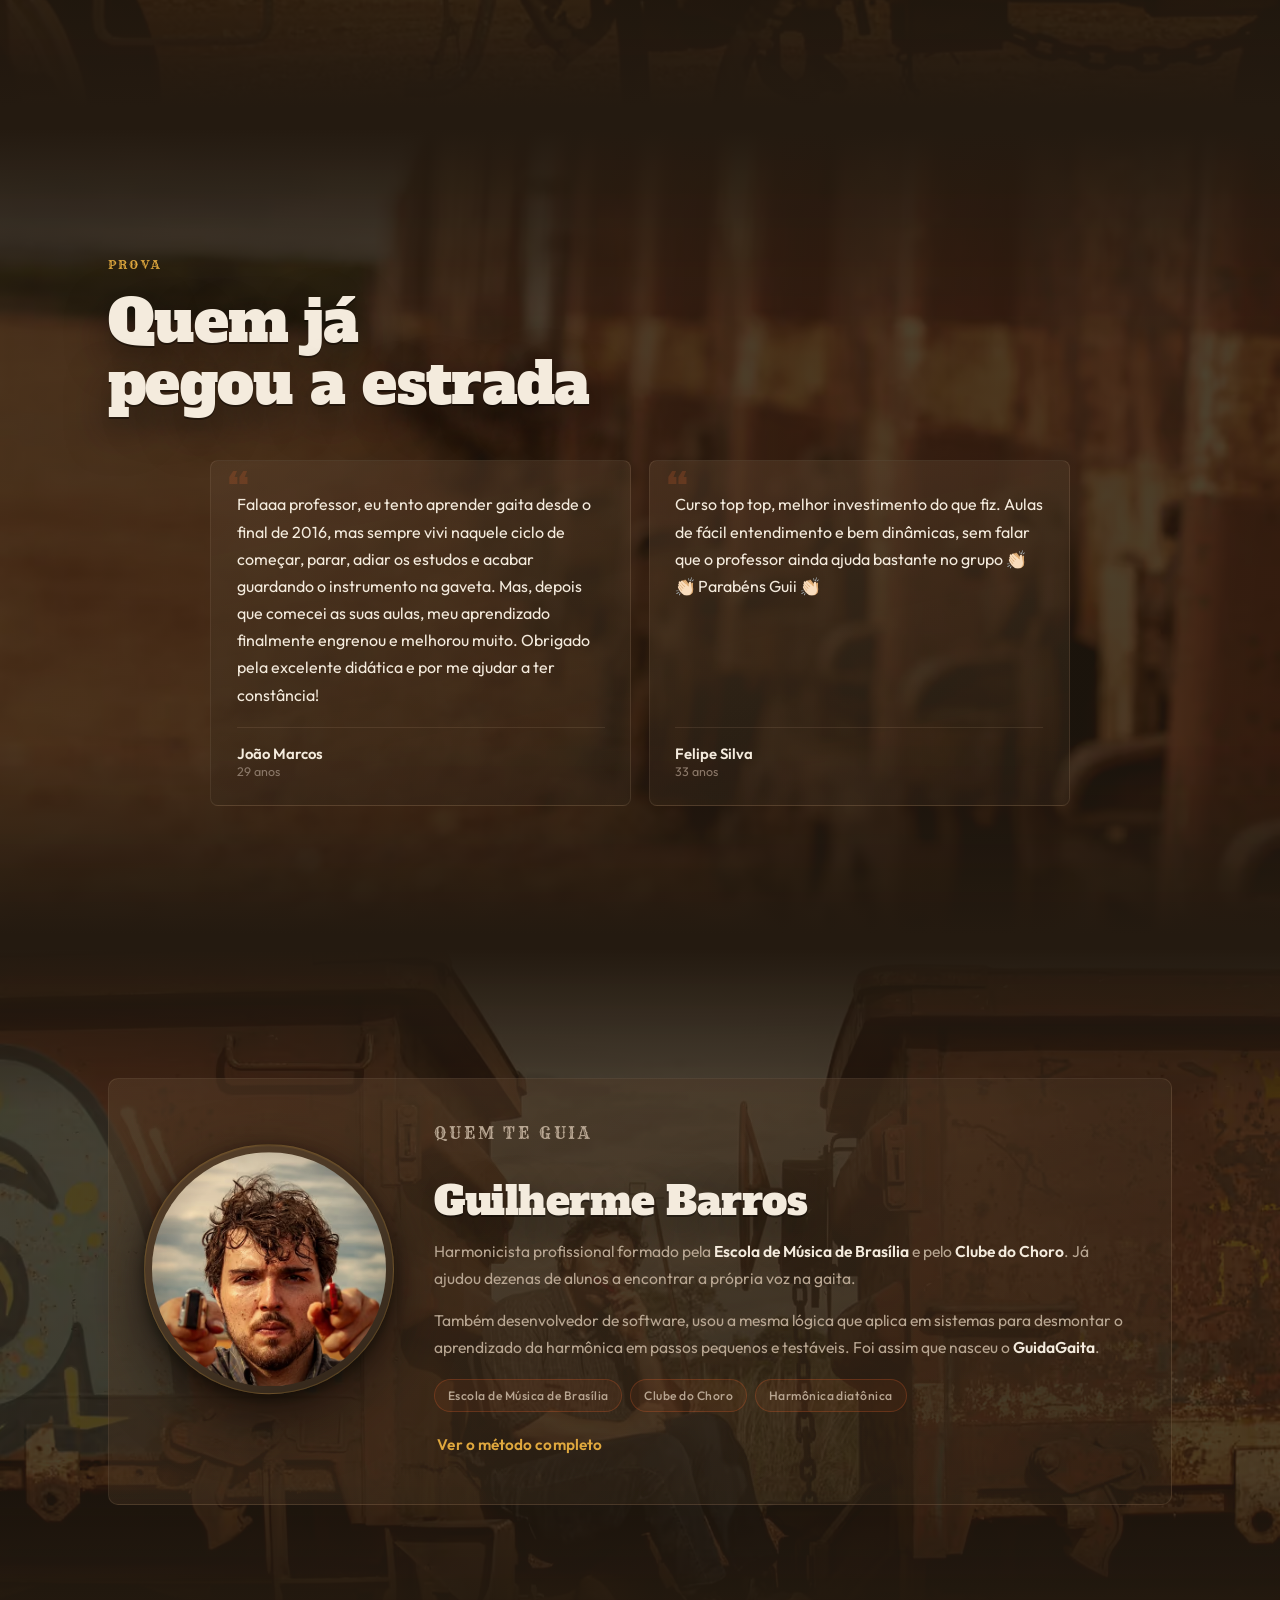
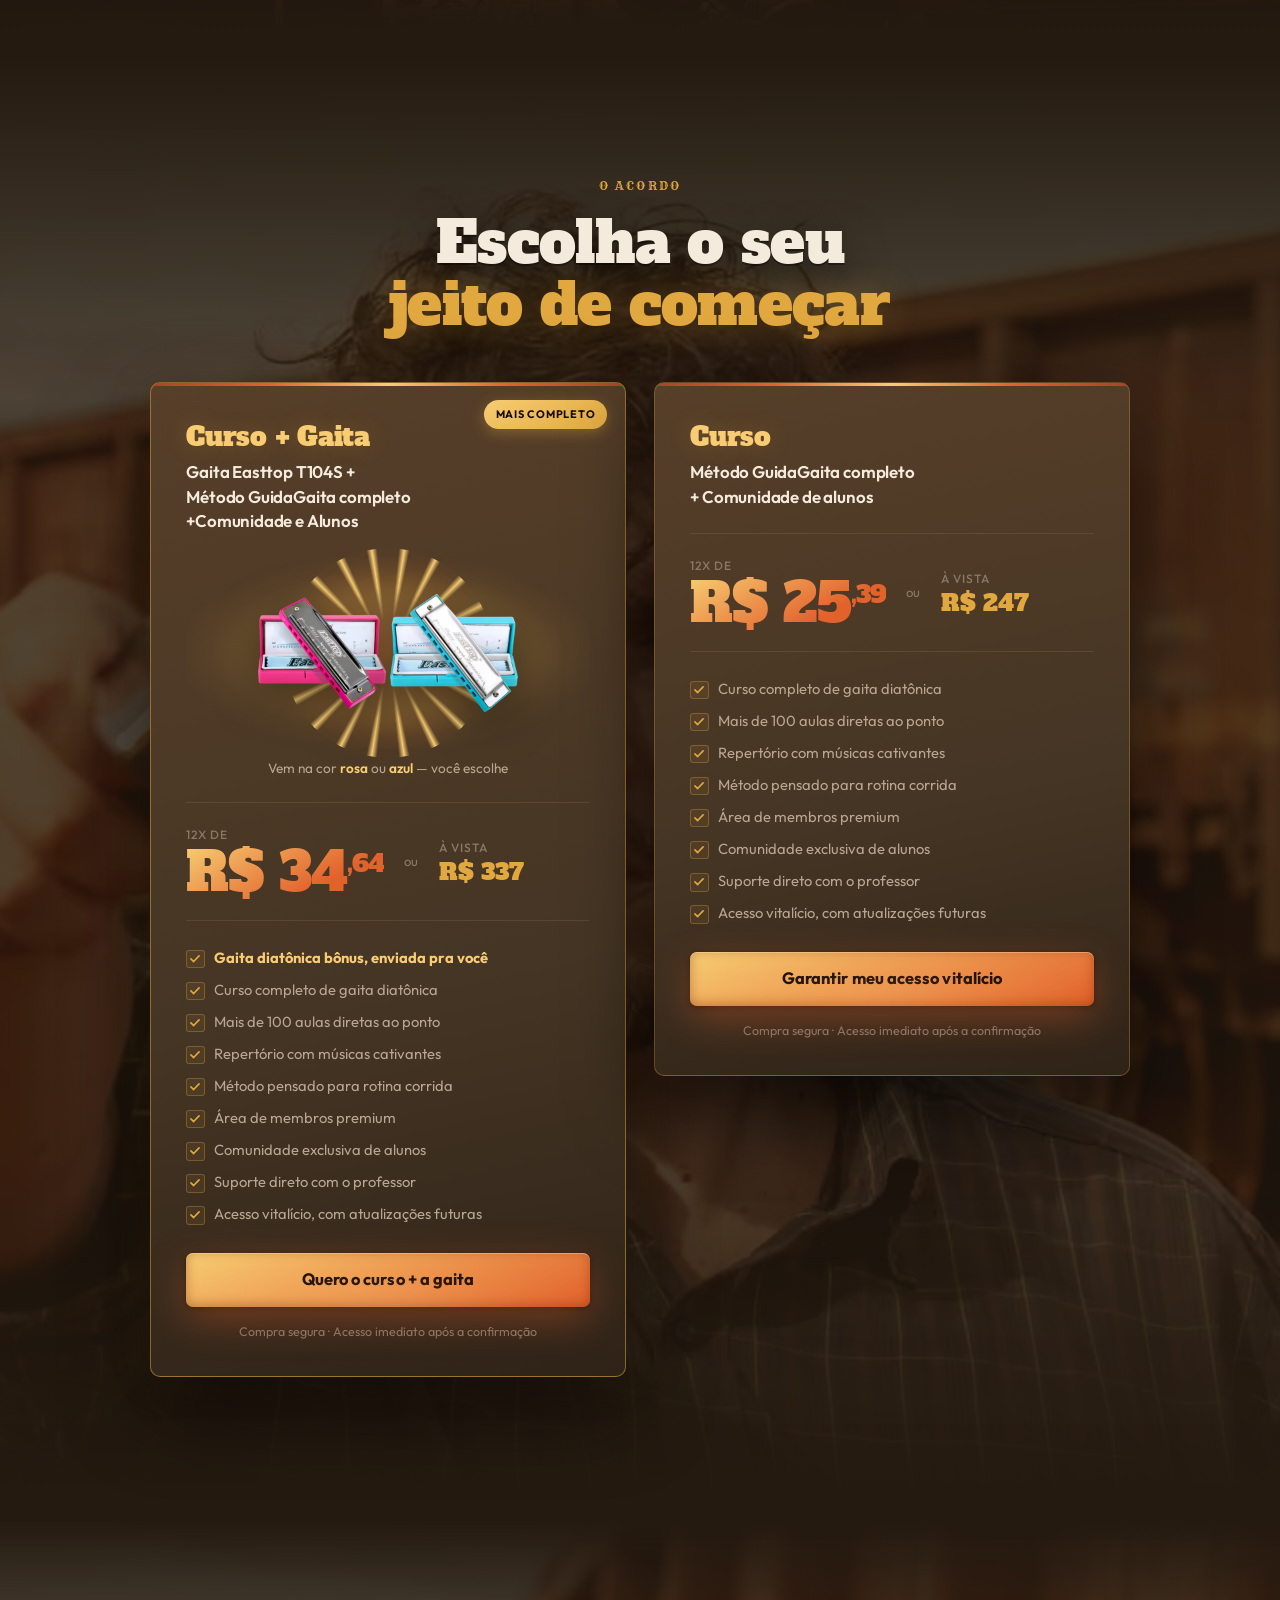
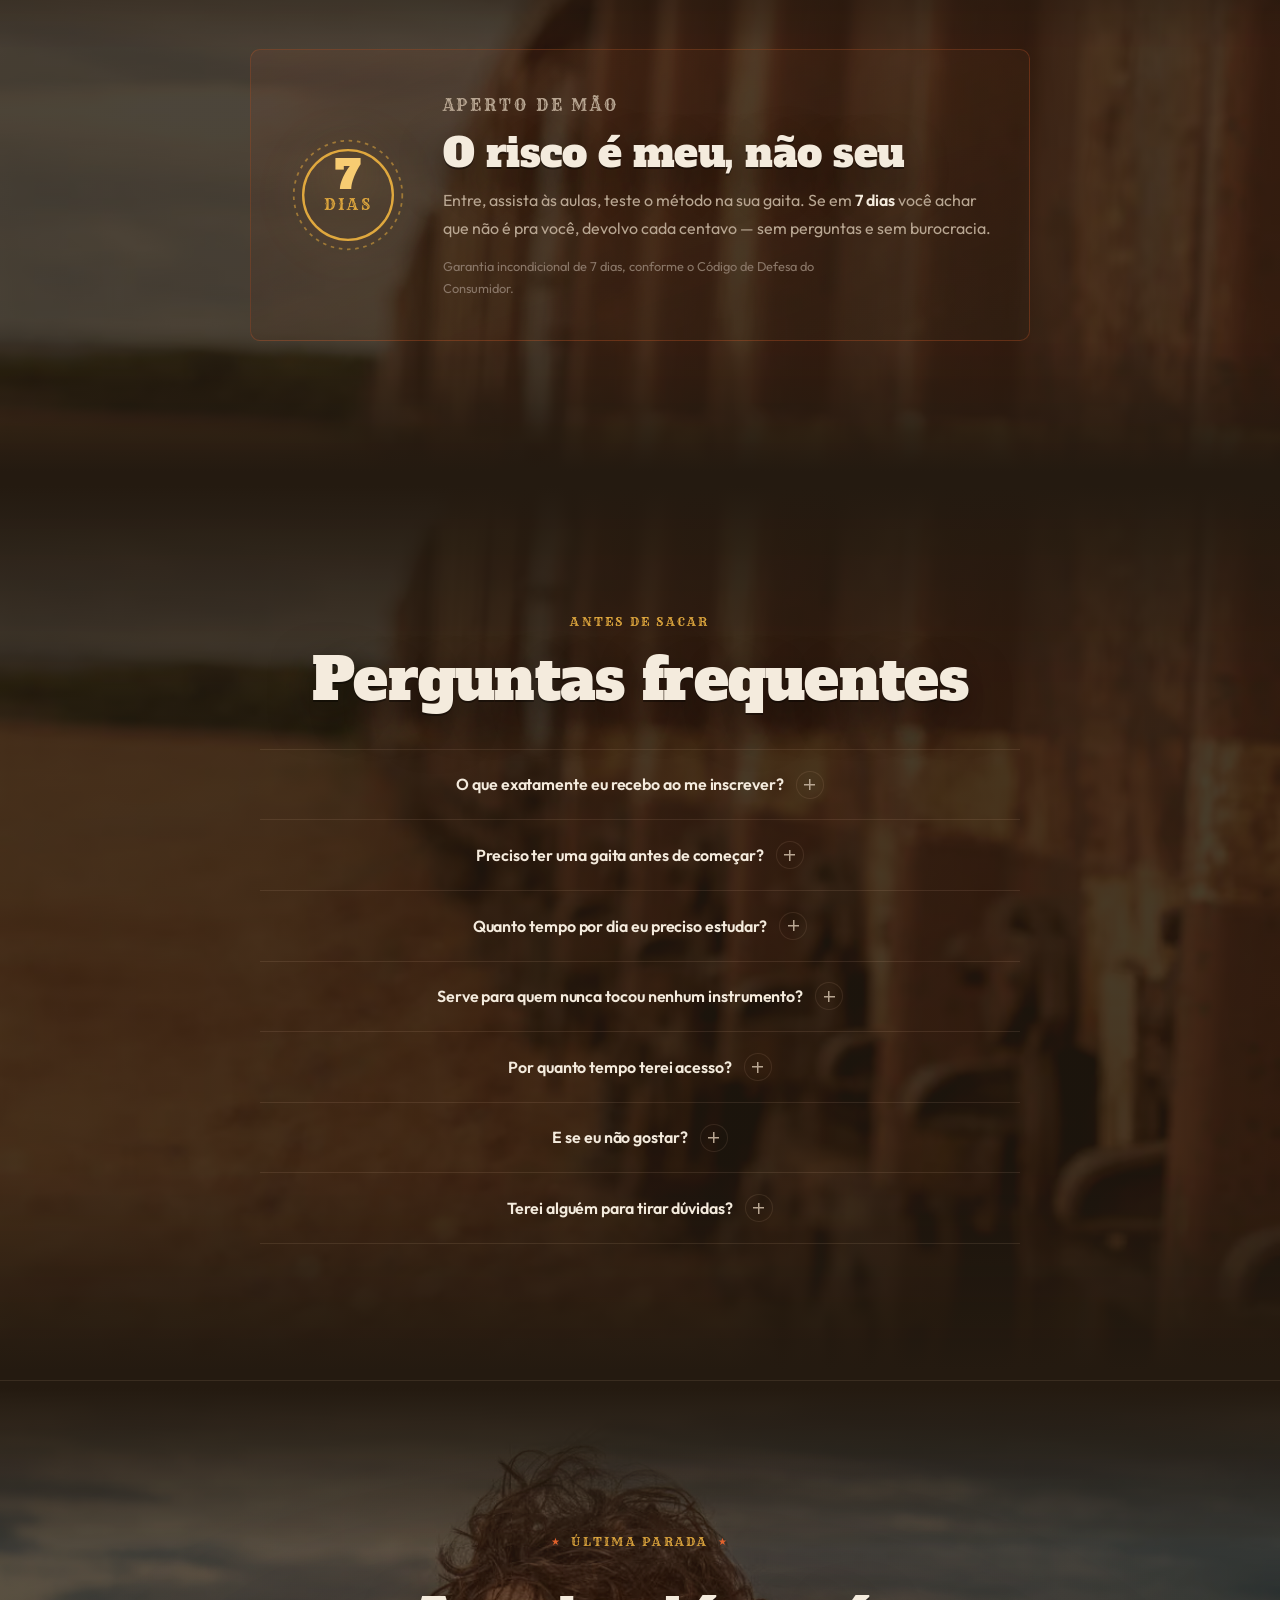
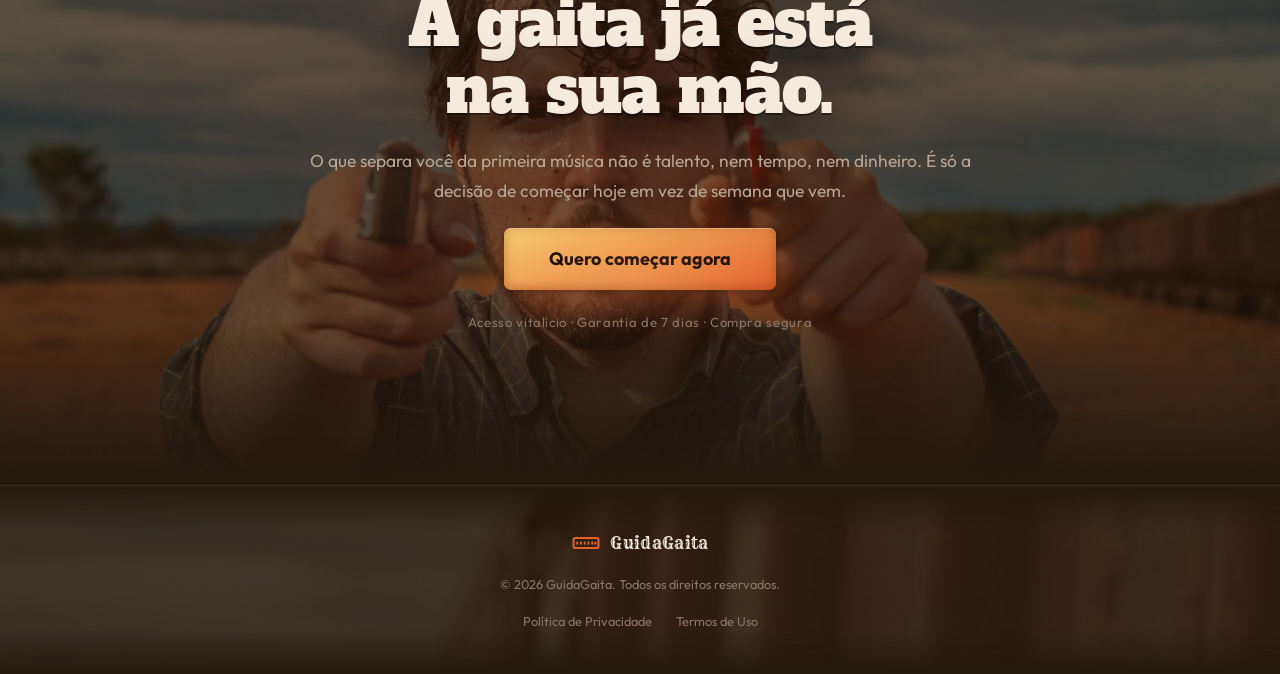
==== commit 95b5d6b9: "Sai do GitHub Pages e aponta as URLs para guidagaita.com O site é servido pela Hostinger, ligada a e" ====
--- a/index.html
+++ b/index.html
@@ -10,17 +10,17 @@
 
     <title>GuidaGaita — Do zero à primeira música em menos de uma semana!</title>
     <meta name="description" content="Aprenda gaita diatônica com 10 minutos por dia. Mais de 100 aulas diretas ao ponto, acesso vitalício, comunidade e suporte com o professor Guilherme Barros. Garantia de 7 dias." />
-    <link rel="canonical" href="https://guidagaita.github.io/landing-page-vendas/" />
+    <link rel="canonical" href="https://guidagaita.com/" />
 
     <meta property="og:type" content="website" />
-    <meta property="og:url" content="https://guidagaita.github.io/landing-page-vendas/" />
+    <meta property="og:url" content="https://guidagaita.com/" />
     <meta property="og:site_name" content="GuidaGaita" />
     <meta property="og:title" content="GuidaGaita — No duelo entre você e a gaita, só falta você sacar" />
     <meta property="og:description" content="Do zero à primeira música em menos de uma semana, com 10 minutos por dia. 100+ aulas, acesso vitalício e garantia de 7 dias." />
     <!-- Endereço absoluto de propósito: WhatsApp, Facebook e afins não
          resolvem caminho relativo e simplesmente não mostrariam imagem.
          E sempre o JPG, porque essas plataformas não leem AVIF/WebP. -->
-    <meta property="og:image" content="https://guidagaita.github.io/landing-page-vendas/assets/hero-duelo-fallback.jpg" />
+    <meta property="og:image" content="https://guidagaita.com/assets/hero-duelo-fallback.jpg" />
     <meta property="og:image:width" content="1200" />
     <meta property="og:image:height" content="800" />
     <meta property="og:image:alt" content="Guilherme Barros apontando duas gaitas diatônicas para a câmera, na terra vermelha ao lado de um trem de carga" />
@@ -52,7 +52,7 @@
       "@type": "Course",
       "name": "Método GuidaGaita",
       "description": "Curso online de gaita diatônica (harmônica) para iniciantes absolutos. Mais de 100 videoaulas curtas, organizadas em uma sequência progressiva, com acesso vitalício, comunidade de alunos e suporte direto com o professor.",
-      "url": "https://guidagaita.github.io/landing-page-vendas/",
+      "url": "https://guidagaita.com/",
       "inLanguage": "pt-BR",
       "educationalLevel": "Iniciante",
       "teaches": "Tocar gaita diatônica: respiração, embocadura, domínio das regiões grave, média e aguda, e repertório",
--- a/styles.css
+++ b/styles.css
@@ -464,15 +464,34 @@
     box-shadow:
         0 1px 0 rgba(255, 235, 200, .38) inset,
         0 -2px 12px rgba(120, 40, 10, .4) inset,
-        0 10px 32px rgba(226, 98, 44, .3),
+        0 12px 38px rgba(226, 98, 44, .38),
         0 2px 6px rgba(0, 0, 0, .45);
+    transition: transform .28s var(--ease), box-shadow .32s var(--ease), background-position .6s var(--ease);
+}
+
+/* A pulsação da brasa.
+
+   Antes era um @keyframes sobre `box-shadow`, que o navegador não
+   consegue compor na GPU: cada quadro repinta o botão e a área do
+   brilho, sem parar, em todos os botões laranja da página. Agora é
+   uma camada interna animando só `opacity` — isso roda no
+   compositor, sem repintura. Fica dentro do botão porque `.btn`
+   recorta com overflow: hidden, o que na prática deu um brilho que
+   nasce de dentro, ainda mais parecido com brasa. */
+.btn--solid::before {
+    content: '';
+    position: absolute;
+    inset: 0;
+    border-radius: inherit;
+    background: radial-gradient(ellipse at 50% 115%, rgba(255, 198, 130, .75), rgba(255, 170, 90, .25) 45%, transparent 72%);
+    pointer-events: none;
+    opacity: .25;
     animation: ember-breathe 4.2s ease-in-out infinite;
-    transition: transform .28s var(--ease), box-shadow .32s var(--ease), background-position .6s var(--ease);
 }
 
 @keyframes ember-breathe {
-    0%, 100% { box-shadow: 0 1px 0 rgba(255,235,200,.38) inset, 0 -2px 12px rgba(120,40,10,.4) inset, 0 10px 32px rgba(226,98,44,.28), 0 2px 6px rgba(0,0,0,.45); }
-    50%      { box-shadow: 0 1px 0 rgba(255,235,200,.38) inset, 0 -2px 12px rgba(120,40,10,.4) inset, 0 14px 46px rgba(226,98,44,.5), 0 2px 6px rgba(0,0,0,.45); }
+    0%, 100% { opacity: .2; }
+    50%      { opacity: .85; }
 }
 
 /* Reflexo que varre o botão */
@@ -491,7 +510,11 @@
 .btn--solid:hover::after,
 .btn--solid:focus-visible::after { animation: sheen .85s var(--ease-soft); }
 
-@keyframes sheen { to { left: 150%; } }
+/* Varre por transform, não por `left`: mover `left` reposiciona o
+   elemento e obriga o navegador a refazer layout a cada quadro. O
+   deslocamento é 527% da própria largura do reflexo (55% do botão),
+   equivalente ao trajeto de -140% a 150% que havia antes. */
+@keyframes sheen { to { transform: skewX(-18deg) translateX(527%); } }
 
 .btn--solid:hover {
     transform: translateY(-3px);
@@ -501,8 +524,12 @@
         0 -2px 12px rgba(120, 40, 10, .4) inset,
         0 18px 52px rgba(226, 98, 44, .48),
         0 3px 8px rgba(0, 0, 0, .5);
-    animation: none;
-}
+}
+
+/* Segura a pulsação enquanto o cursor está em cima: quem já mirou o
+   botão não precisa ser chamado. A regra vive no ::before porque é
+   lá que a animação passou a morar. */
+.btn--solid:hover::before { animation: none; opacity: .7; }
 
 .btn--solid:active { transform: translateY(-1px) scale(.99); }
 
@@ -647,8 +674,11 @@
     padding: .95rem 1.3rem;
     min-height: 50px;
     font-size: .96rem;
-    animation: none;
-}
+}
+
+/* A barra fixa já está sempre à vista; a brasa pulsando ali seria
+   ruído constante no canto do olho. */
+.btn--dock::before { animation: none; opacity: .3; }
 
 /* ── MOLDURA TINTYPE ─────────────────────────────────────── */
 .tintype {
@@ -884,6 +914,7 @@
 .scroll-hint__line::after {
     content: '';
     position: absolute;
+    top: 0;
     left: -1px;
     width: 3px;
     height: 14px;
@@ -893,11 +924,13 @@
     animation: hint-fall 2.4s var(--ease-soft) infinite;
 }
 
+/* Desce por transform em vez de `top`: mover `top` refaz o layout a
+   cada quadro; transform roda no compositor. */
 @keyframes hint-fall {
-    0%        { top: -16px; opacity: 0; }
+    0%        { transform: translateY(-16px); opacity: 0; }
     22%       { opacity: 1; }
     78%       { opacity: 1; }
-    100%      { top: 46px; opacity: 0; }
+    100%      { transform: translateY(46px); opacity: 0; }
 }
 
 /* ── 2. FAIXA ROLANTE ────────────────────────────────────── */
@@ -1285,17 +1318,33 @@
 }
 
 /* Fita de brasa no topo do cartão */
+/* A fita corre por transform, não por `background-position`.
+
+   Animar background-position repinta a faixa a cada quadro, e são
+   duas em tela. Agora a fita é só uma janela que recorta, e quem se
+   move é a camada de dentro: o gradiente tem o dobro da largura com
+   o padrão repetido duas vezes, então deslocar 50% cai exatamente no
+   início do ciclo e o laço fecha sem emenda. */
 .offer__ribbon {
     position: absolute;
     inset: 0 0 auto;
     height: 3px;
-    background: linear-gradient(90deg, var(--rust), var(--ember), var(--gold-hi), var(--ember), var(--rust));
-    background-size: 220% 100%;
+    overflow: hidden;
+}
+
+.offer__ribbon::before {
+    content: '';
+    position: absolute;
+    inset: 0 auto 0 0;
+    width: 200%;
+    background: linear-gradient(90deg,
+        var(--rust), var(--ember), var(--gold-hi), var(--ember),
+        var(--rust), var(--ember), var(--gold-hi), var(--ember), var(--rust));
     animation: ribbon-flow 7s linear infinite;
 }
 
 @keyframes ribbon-flow {
-    to { background-position: 220% 0; }
+    to { transform: translateX(-50%); }
 }
 
 .offer__head { margin-bottom: 1.5rem; }
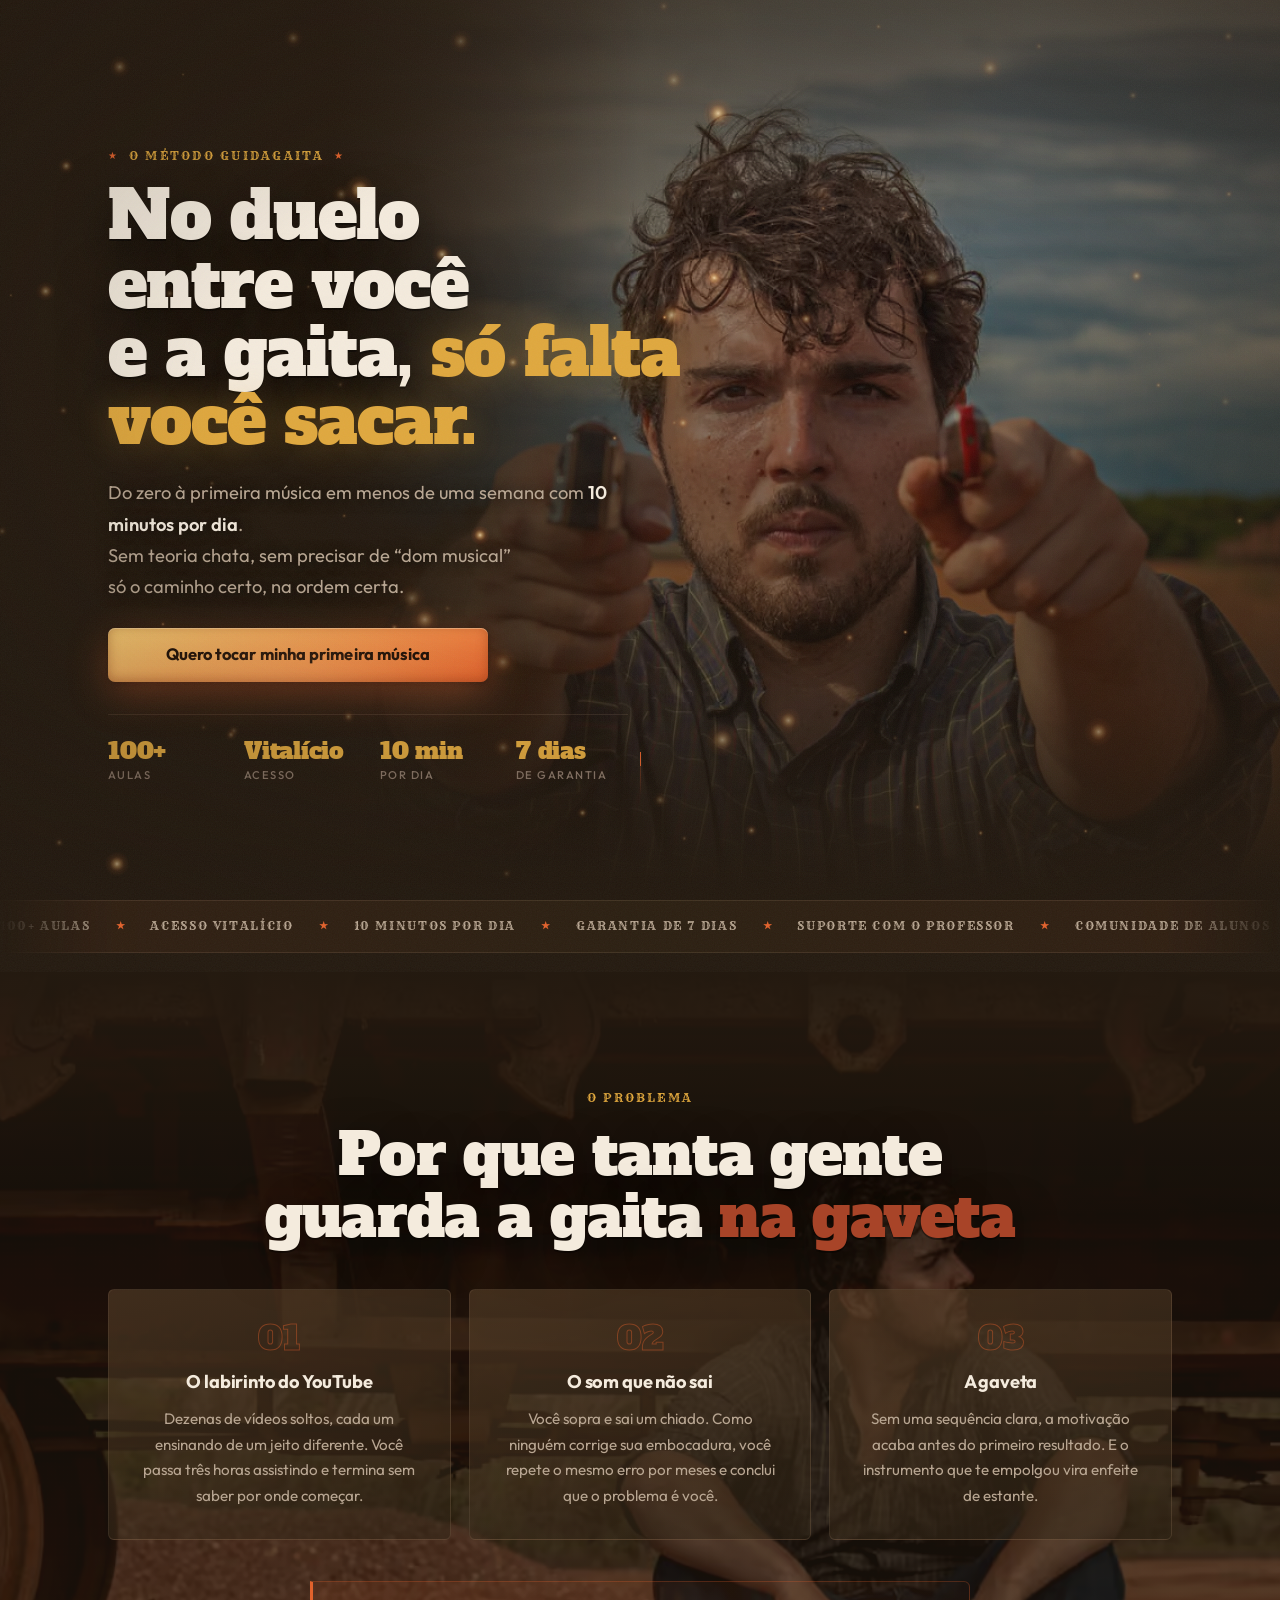
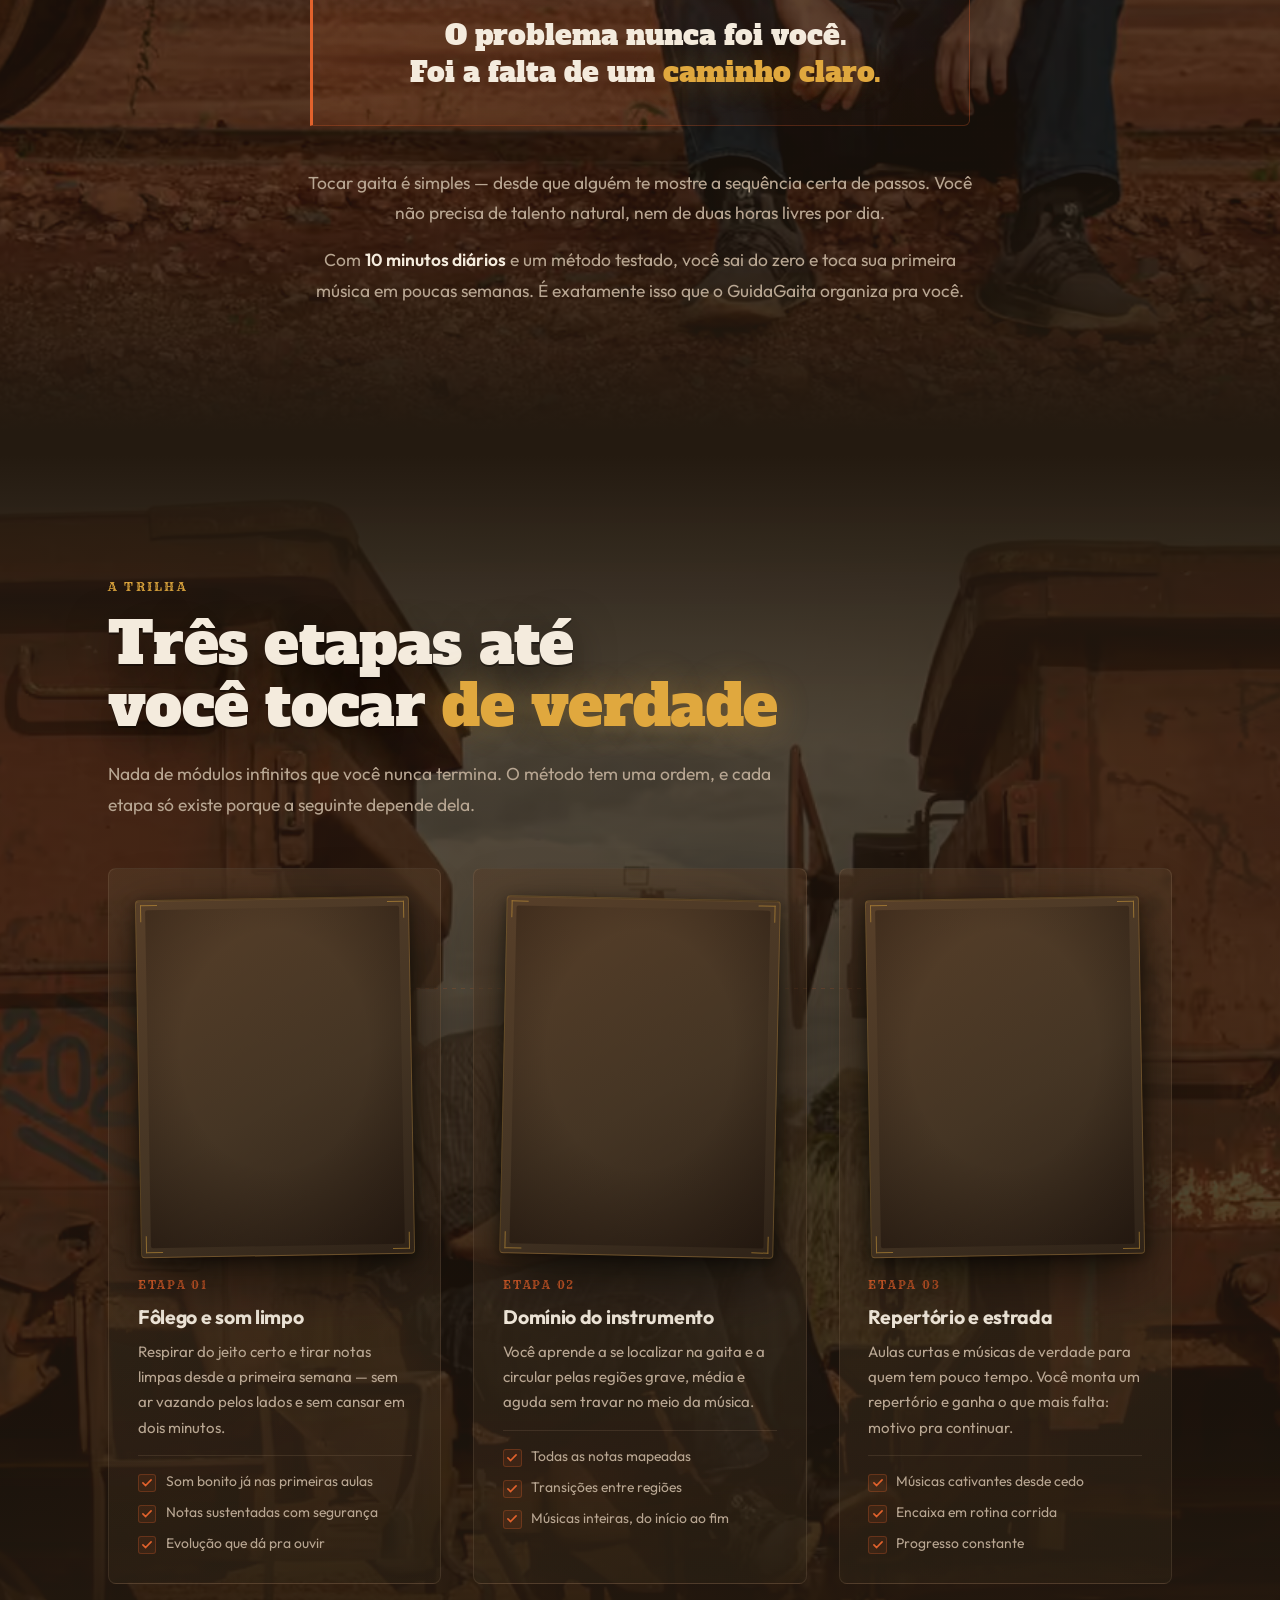
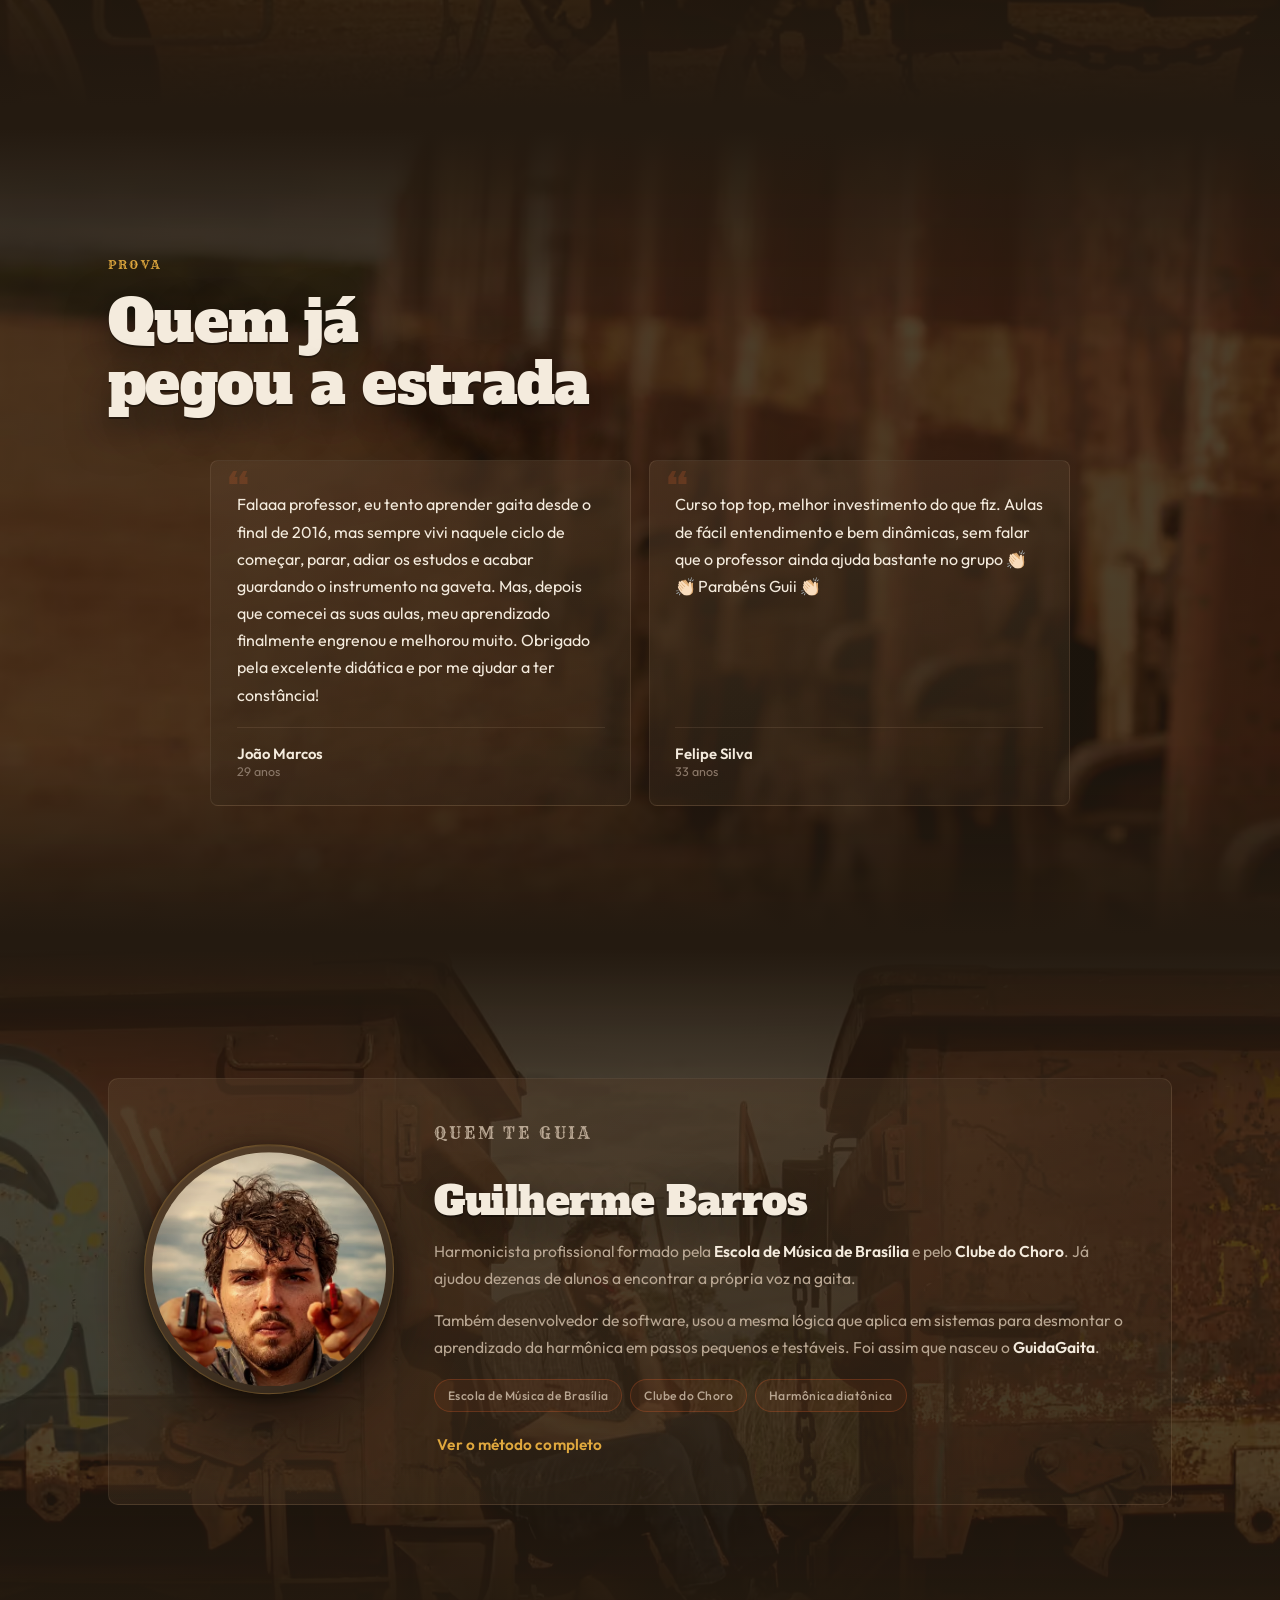
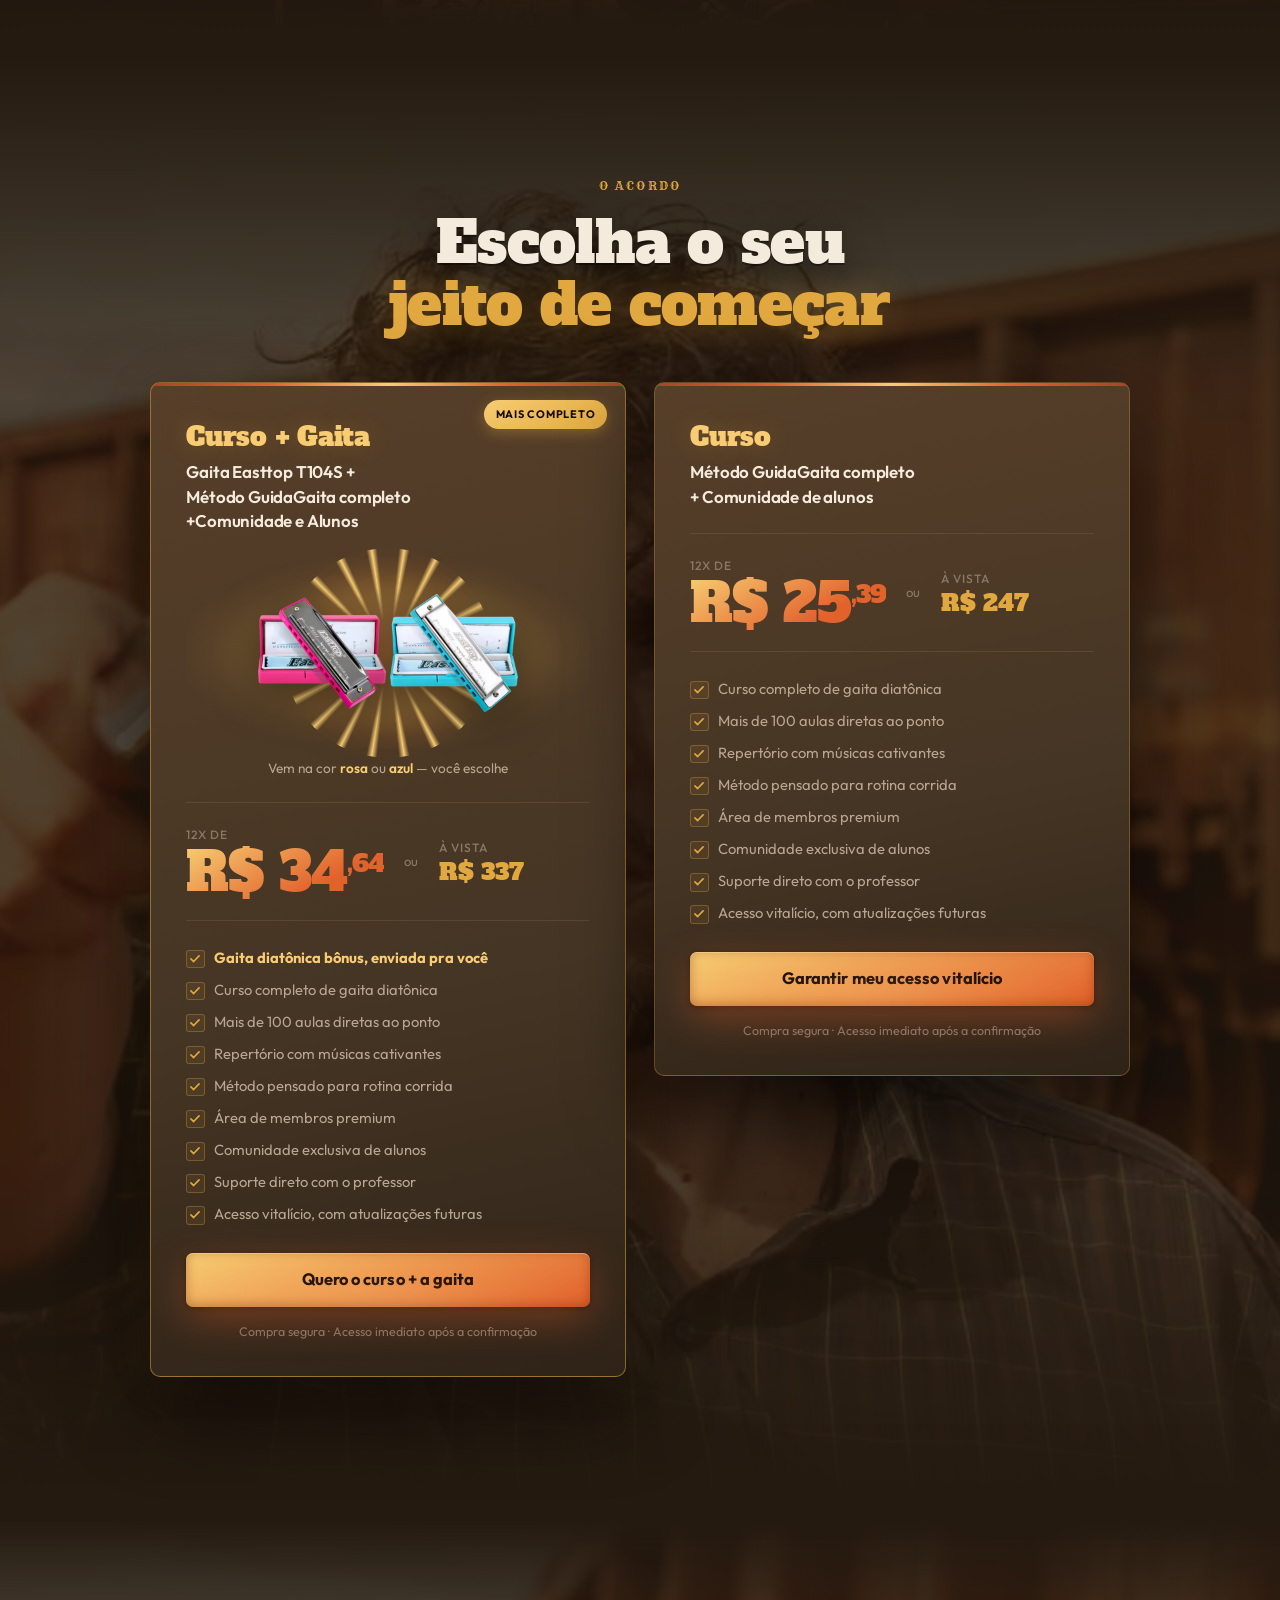
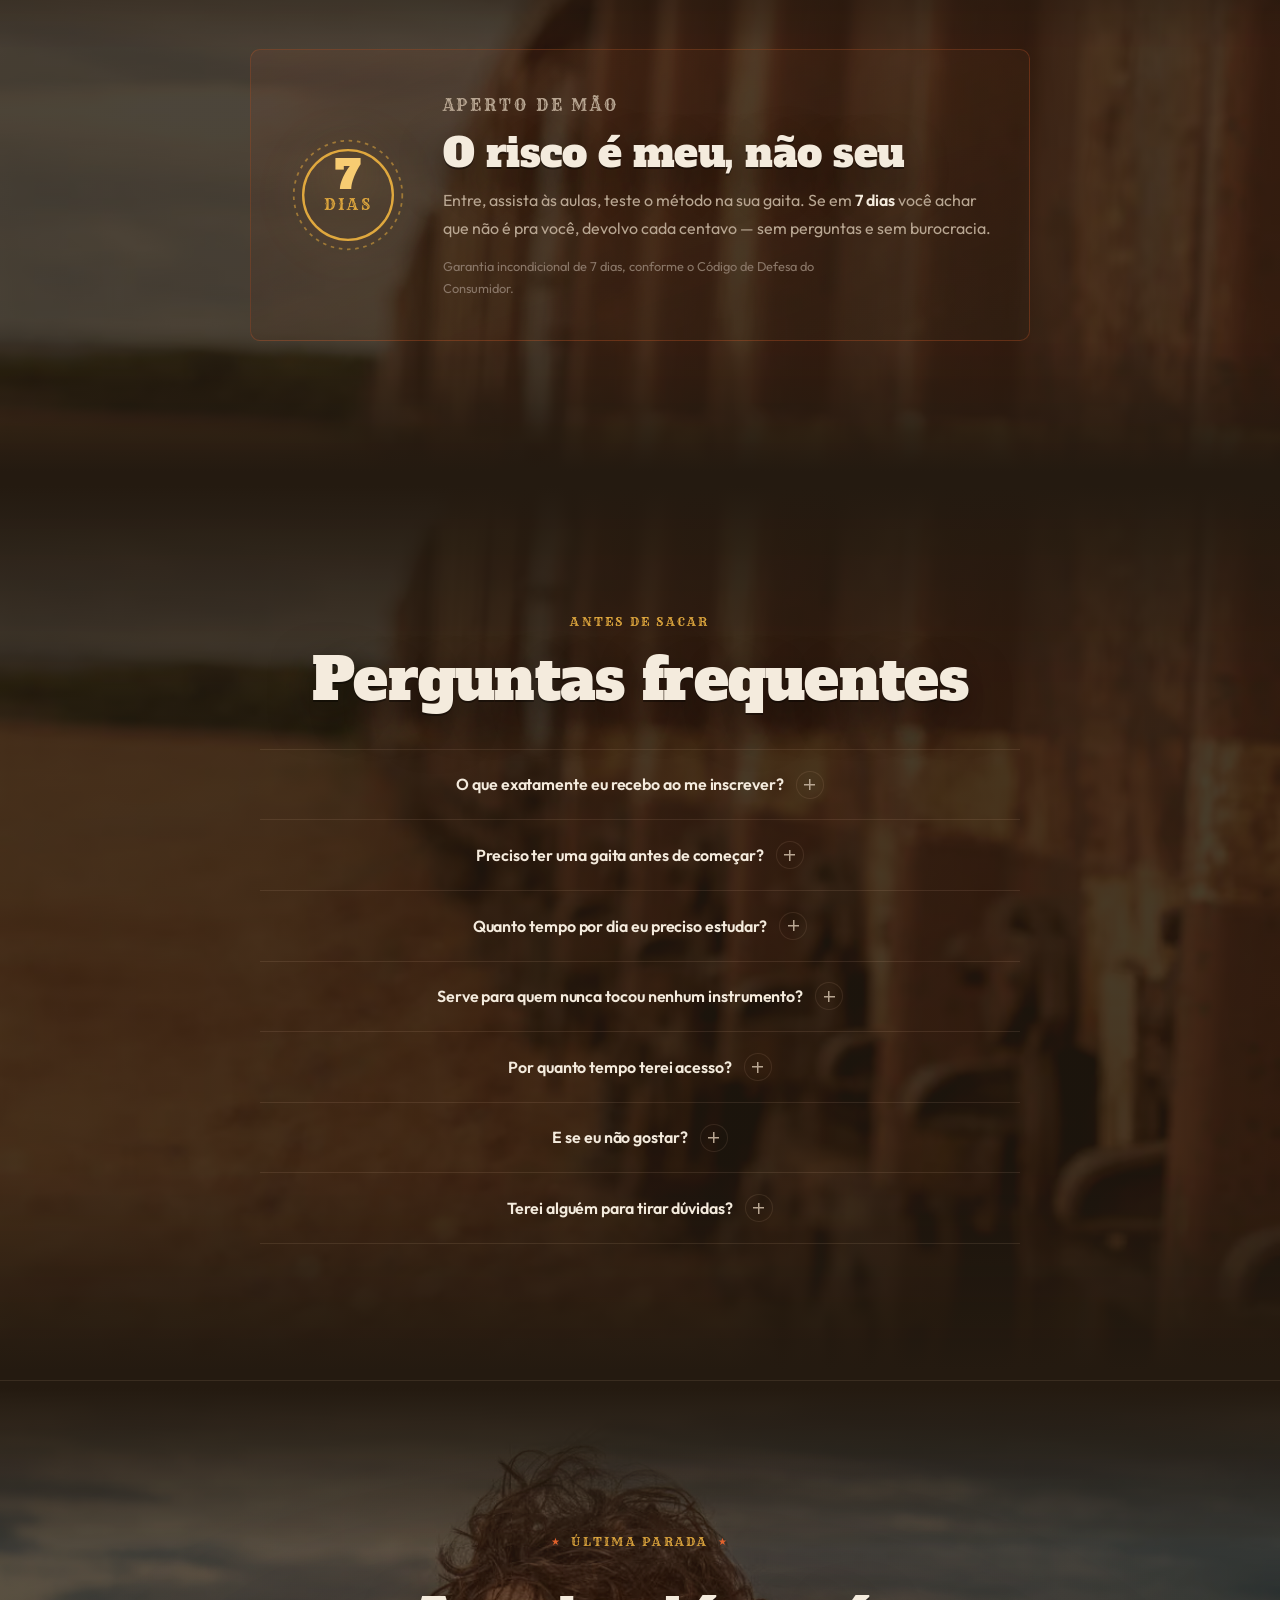
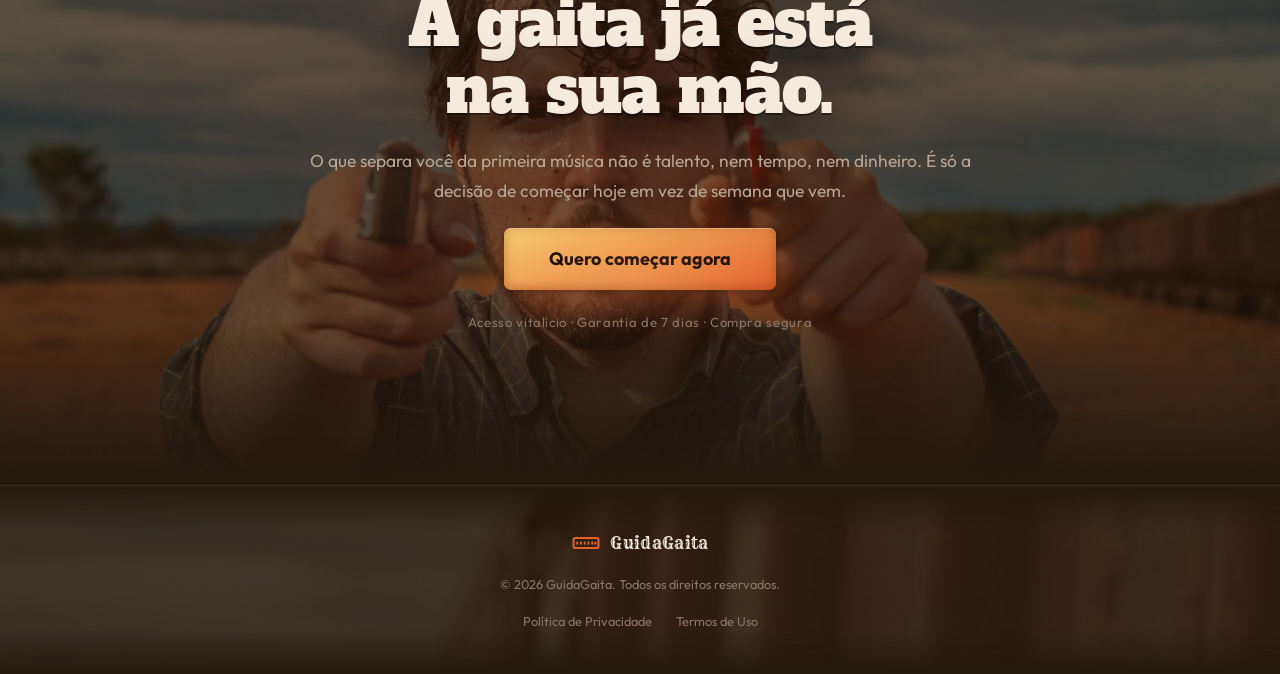
==== commit 8ee4cb8f: "Adiciona b_id_1 aos links de checkout do Greenn Os quatro pontos que levam ao payfast — os dois botõ" ====
--- a/index.html
+++ b/index.html
@@ -84,7 +84,7 @@
           "priceCurrency": "BRL",
           "availability": "https://schema.org/InStock",
           "category": "Paid",
-          "url": "https://payfast.greenn.com.br/6z65zng/offer/QyL4EC?ch_id=141822"
+          "url": "https://payfast.greenn.com.br/6z65zng/offer/QyL4EC?ch_id=141822&b_id_1=jfgn4jm"
         },
         {
           "@type": "Offer",
@@ -94,7 +94,7 @@
           "priceCurrency": "BRL",
           "availability": "https://schema.org/InStock",
           "category": "Paid",
-          "url": "https://payfast.greenn.com.br/r3k5wcq/offer/Xl6vxa?ch_id=141821"
+          "url": "https://payfast.greenn.com.br/r3k5wcq/offer/Xl6vxa?ch_id=141821&b_id_1=jfgn4jm"
         }
       ]
     }
@@ -518,7 +518,7 @@
                     </ul>
 
                     <a class="btn btn--solid btn--block"
-                       href="https://payfast.greenn.com.br/r3k5wcq/offer/Xl6vxa?ch_id=141821"
+                       href="https://payfast.greenn.com.br/r3k5wcq/offer/Xl6vxa?ch_id=141821&amp;b_id_1=jfgn4jm"
                        target="_blank" rel="noopener noreferrer">
                         Quero o curso + a gaita
                     </a>
@@ -559,7 +559,7 @@
                     </ul>
 
                     <a class="btn btn--solid btn--block"
-                       href="https://payfast.greenn.com.br/6z65zng/offer/QyL4EC?ch_id=141822"
+                       href="https://payfast.greenn.com.br/6z65zng/offer/QyL4EC?ch_id=141822&amp;b_id_1=jfgn4jm"
                        target="_blank" rel="noopener noreferrer">
                         Garantir meu acesso vitalício
                     </a>
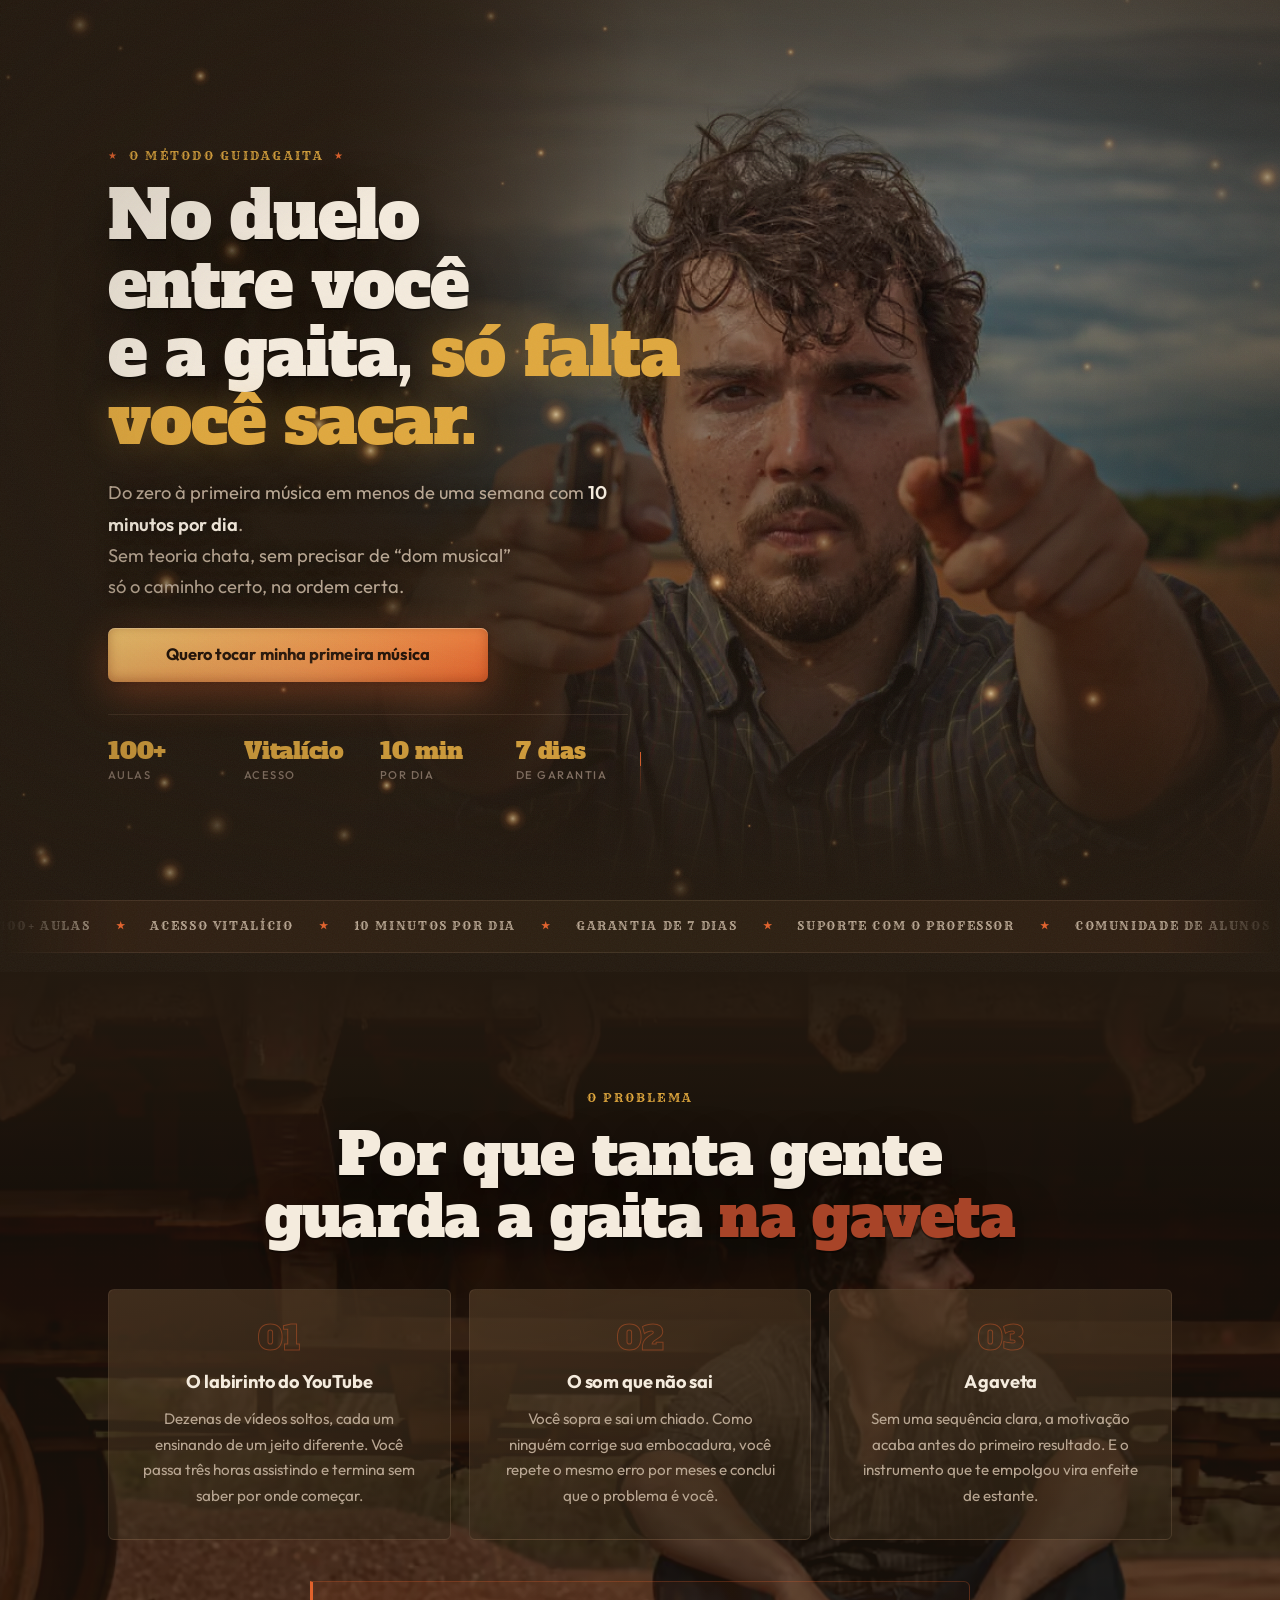
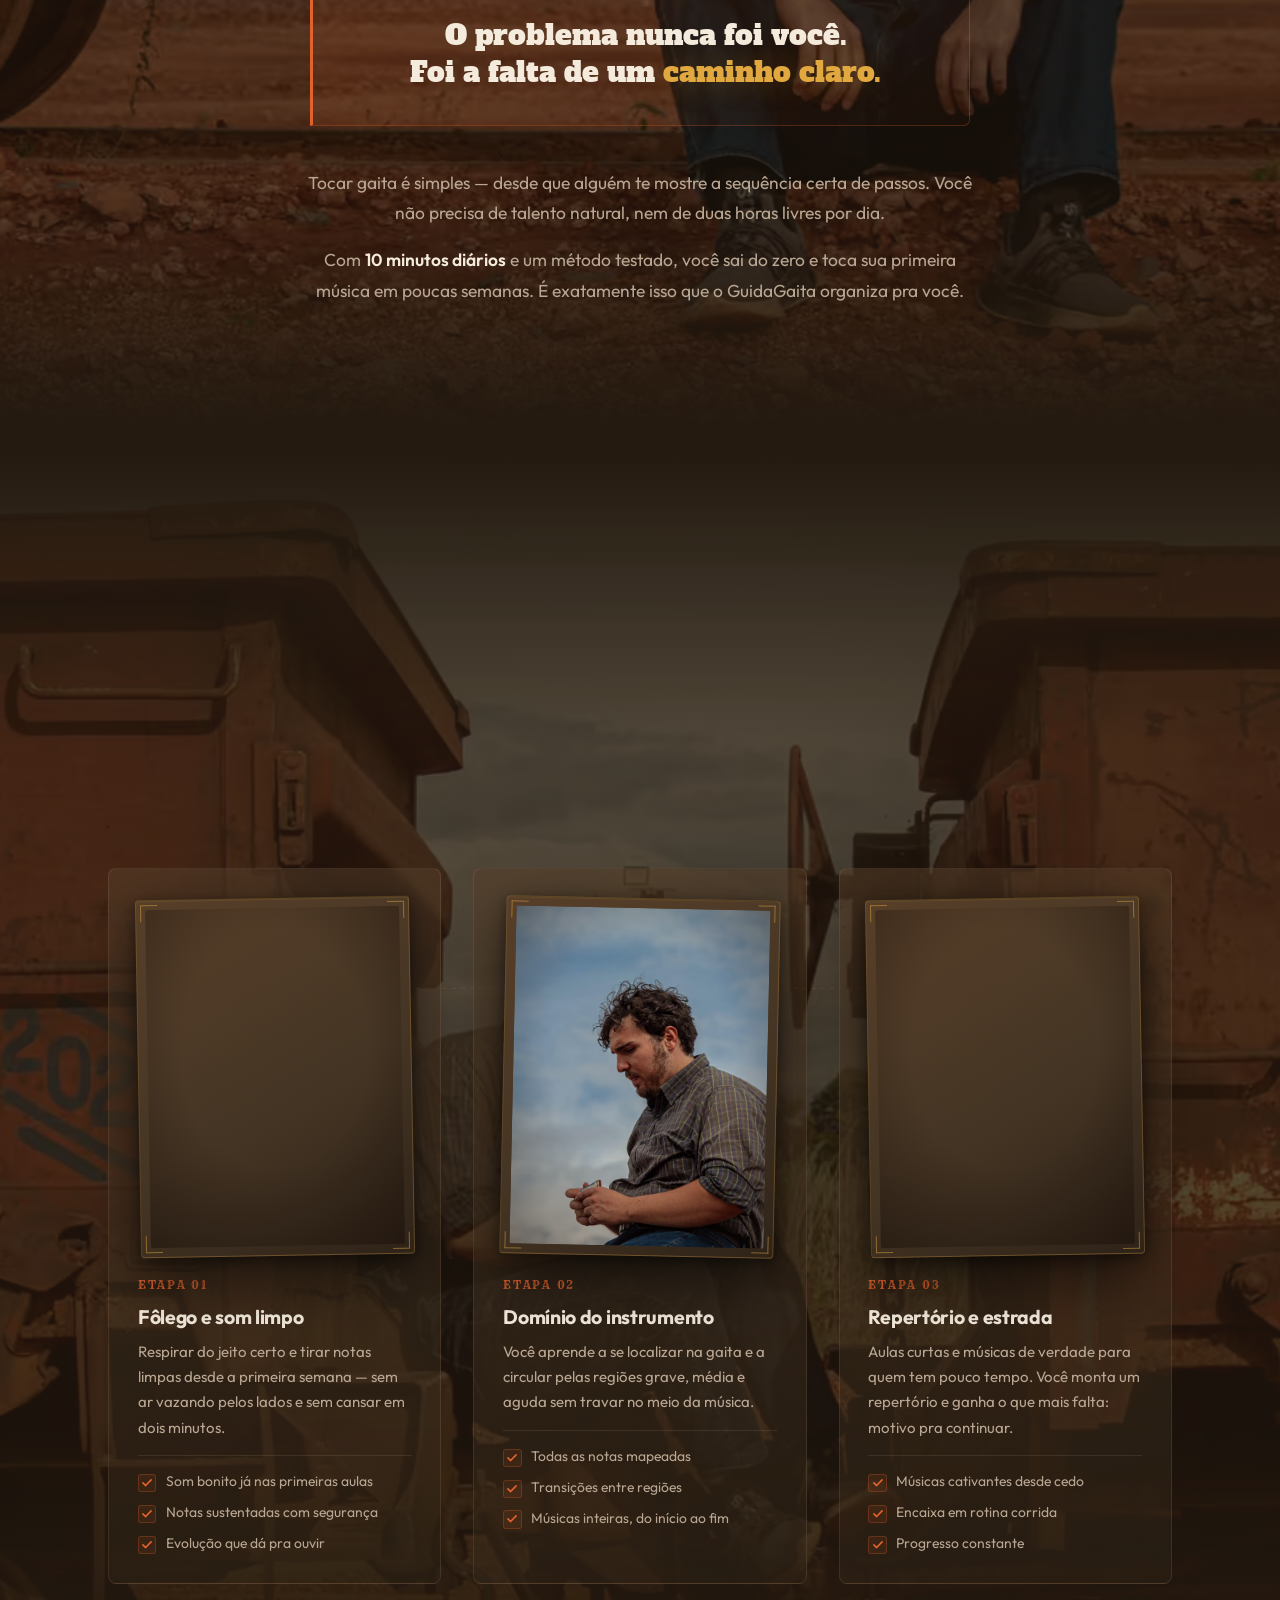
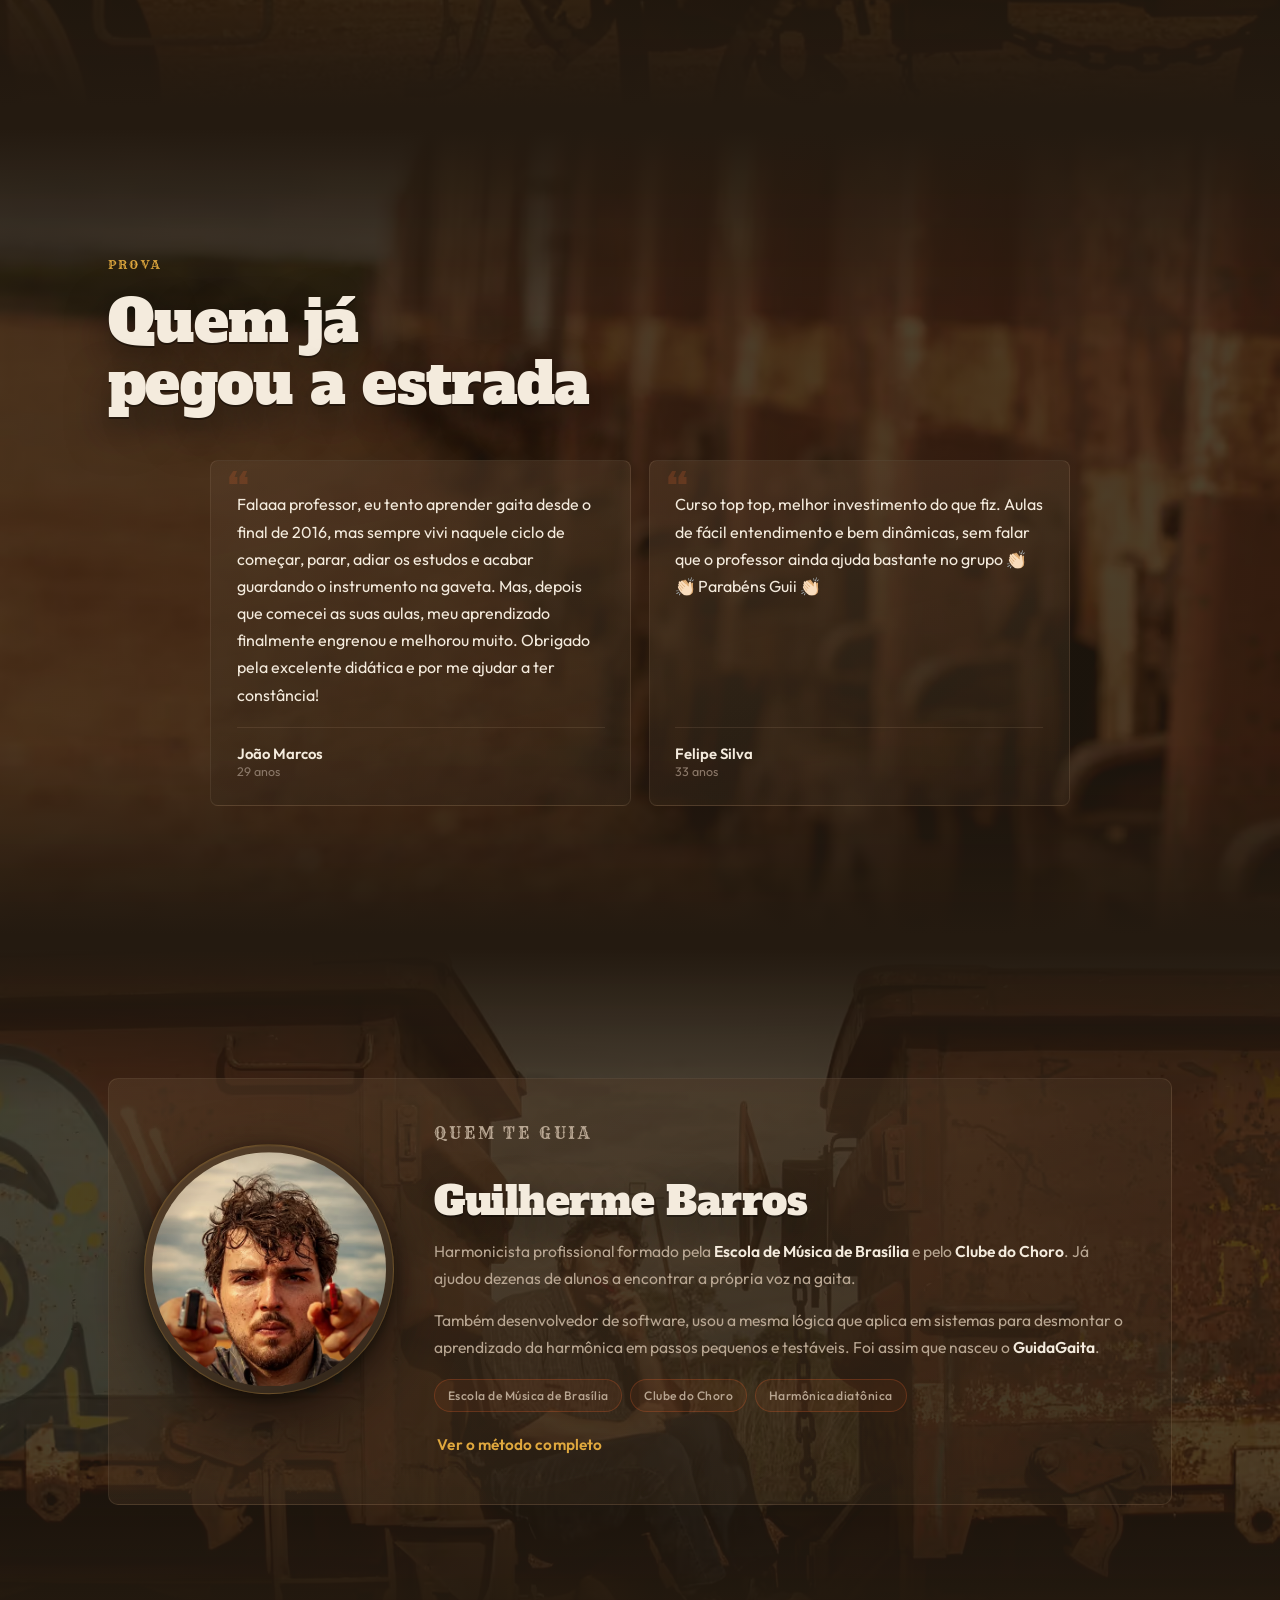
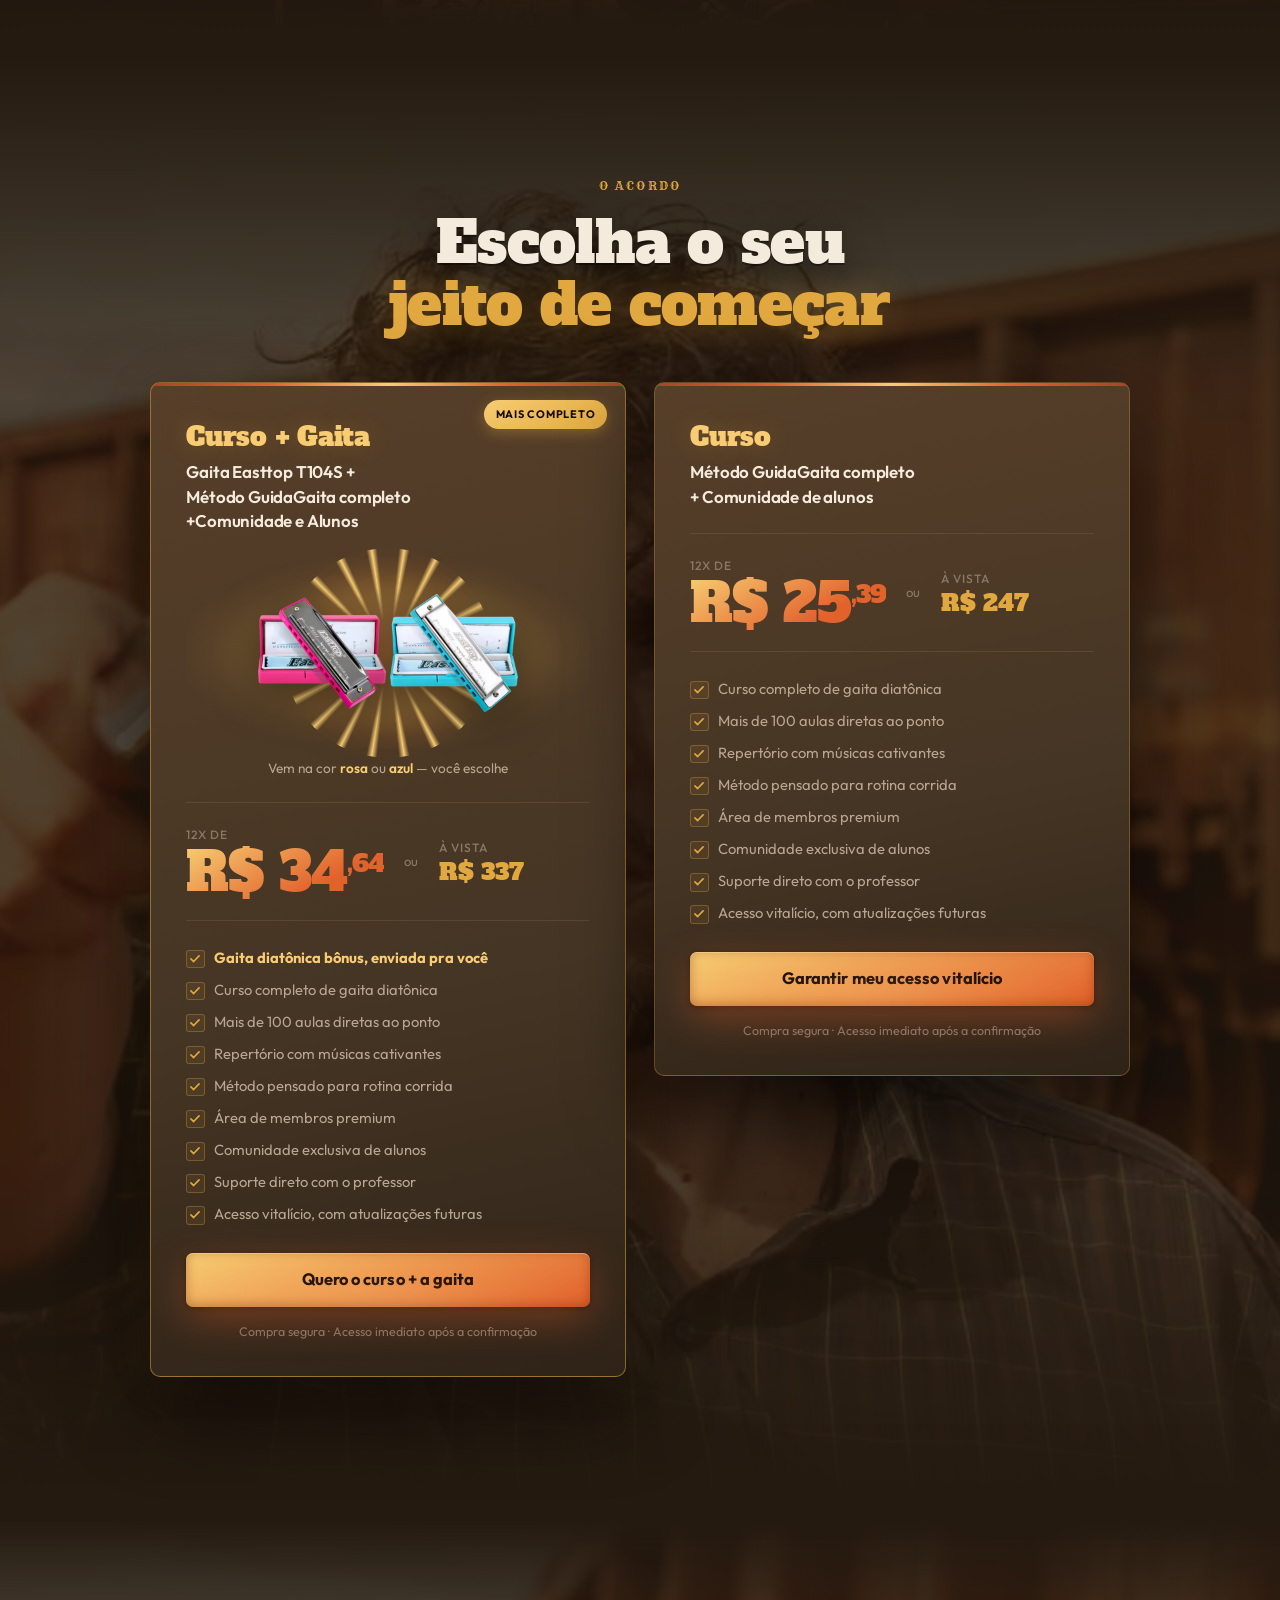
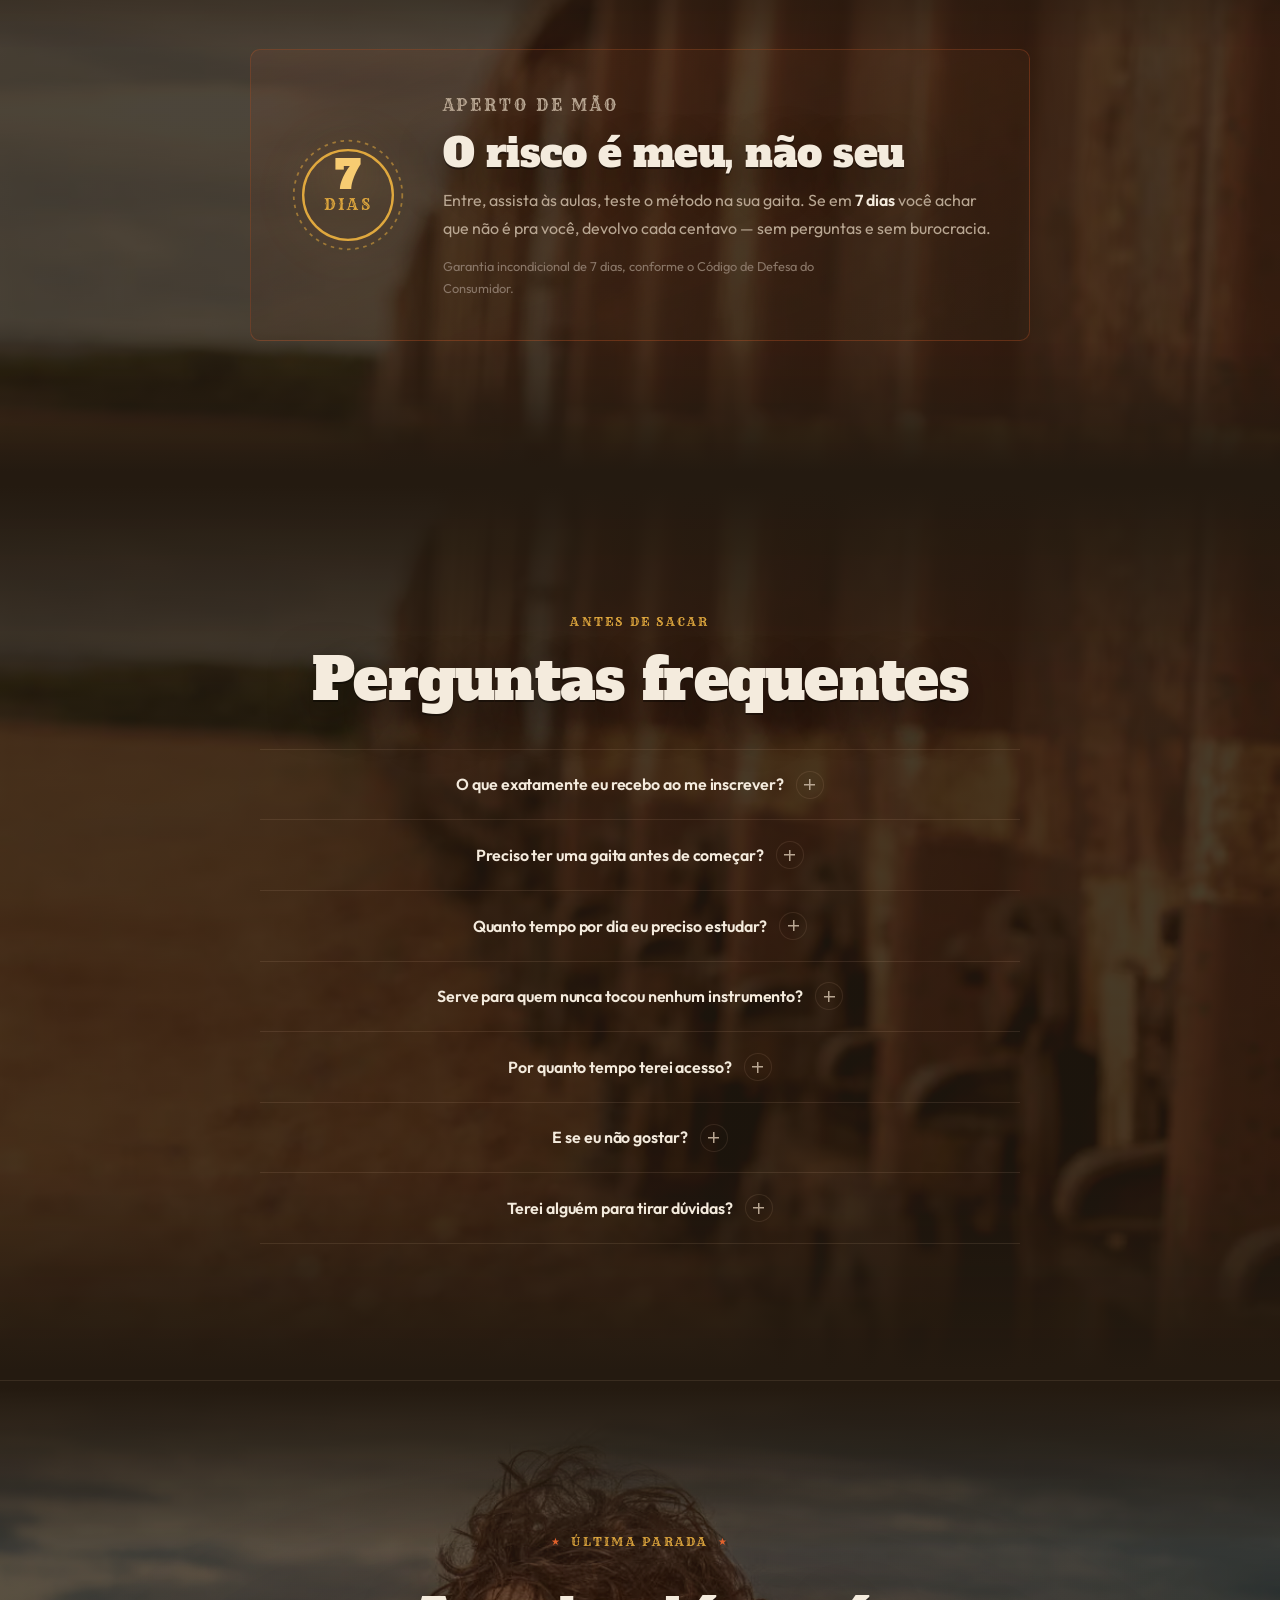
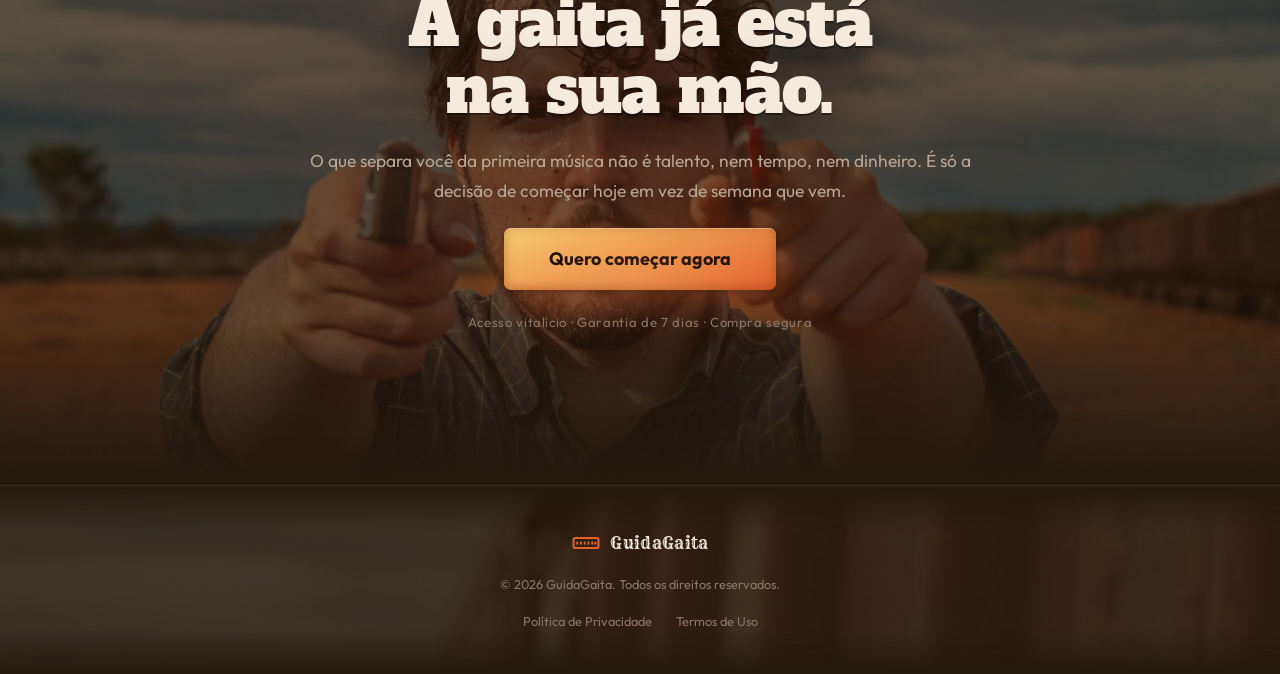
==== commit 170e2bea: "PIXEL CONFIG" ====
--- a/index.html
+++ b/index.html
@@ -36,6 +36,15 @@
     <link rel="preload" href="assets/fonts/outfit-latin-var.woff2" as="font" type="font/woff2" crossorigin>
     <link rel="preload" href="assets/fonts/alfa-slab-one-latin.woff2" as="font" type="font/woff2" crossorigin>
     <link rel="stylesheet" href="styles.css" />
+
+    <!-- Meta Pixel — o código base e os eventos vivem no pixel.js.
+         O <noscript> precisa ficar aqui: com o JS desligado nenhum
+         arquivo .js roda para injetá-lo. É por isso que o ID do
+         pixel aparece em quatro lugares (o pixel.js e os três
+         <noscript>) — se trocar o pixel, troque nos quatro. -->
+    <script src="pixel.js" async></script>
+    <noscript><img height="1" width="1" style="display:none" alt=""
+        src="https://www.facebook.com/tr?id=1397849958862391&amp;ev=PageView&amp;noscript=1" /></noscript>
 
     <!-- Dados estruturados: descrevem o curso e os dois planos para o
          Google, que pode então mostrar preço e formato direto no
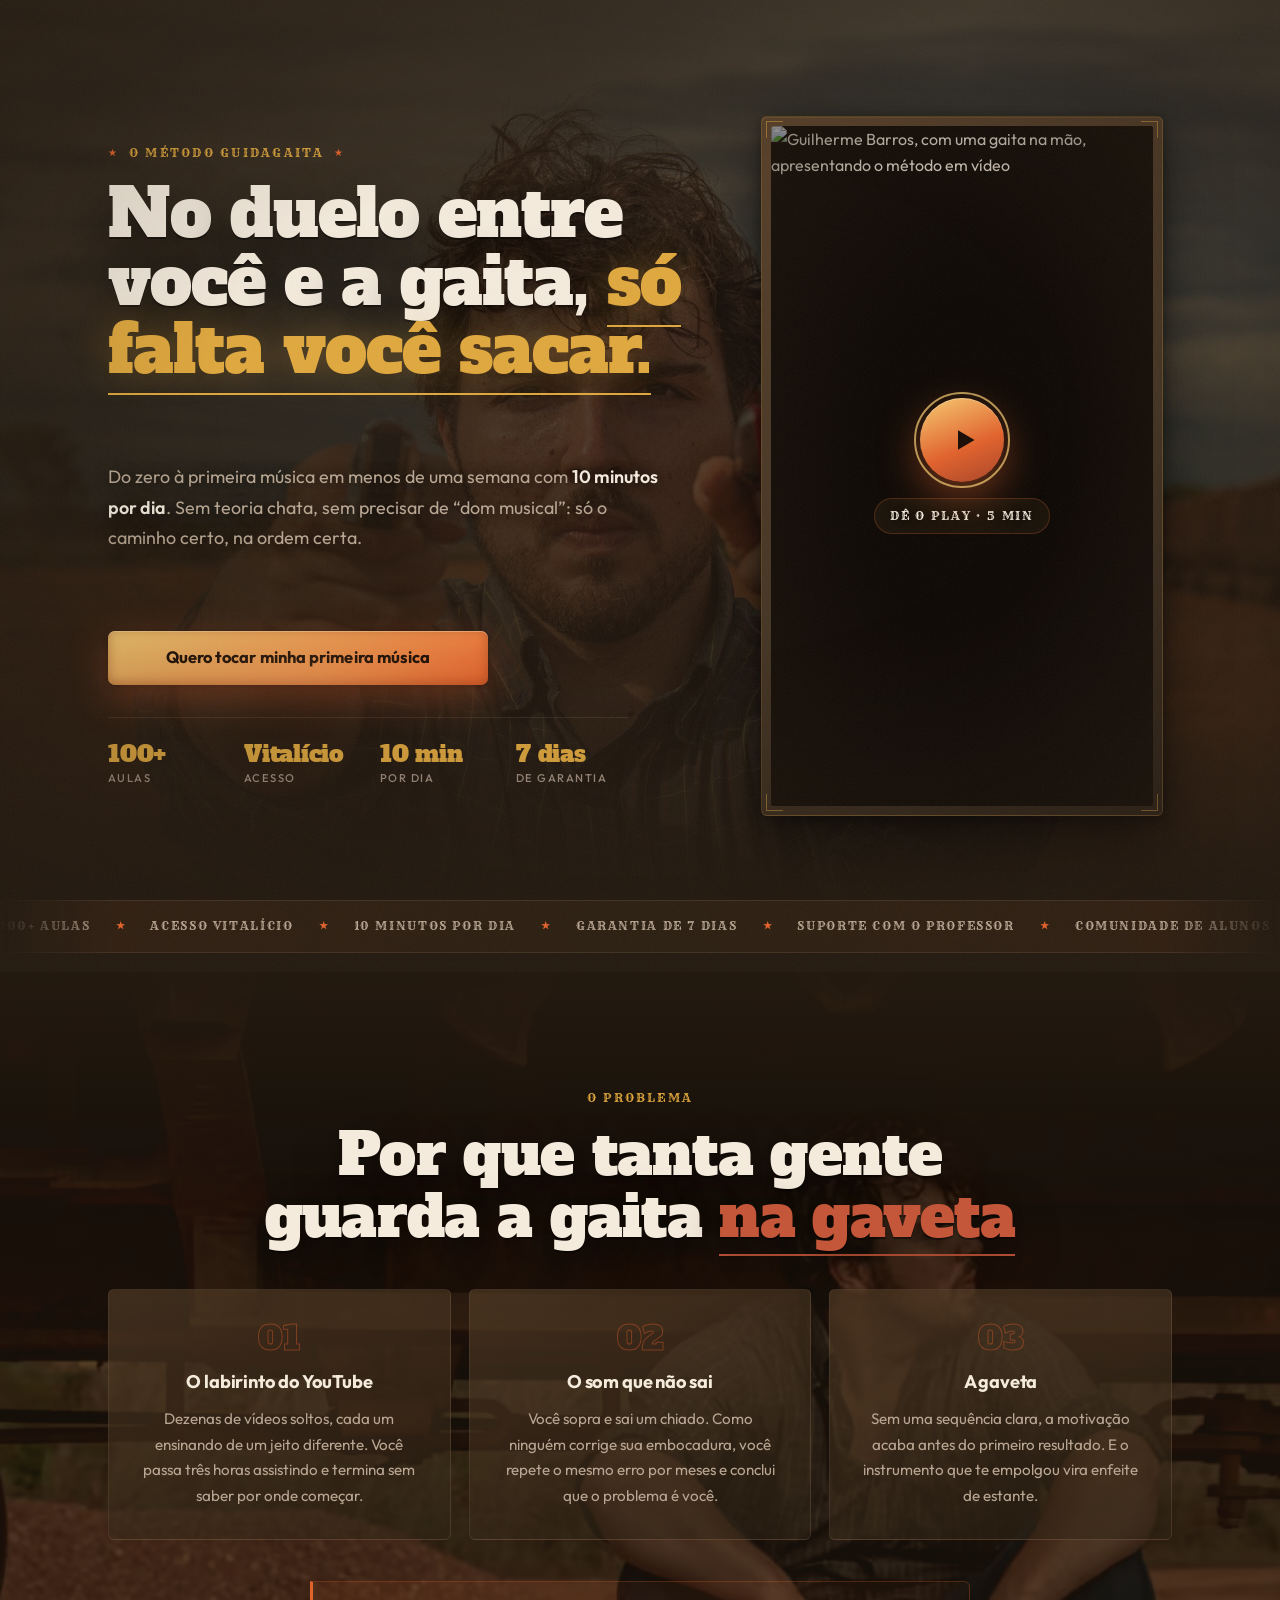
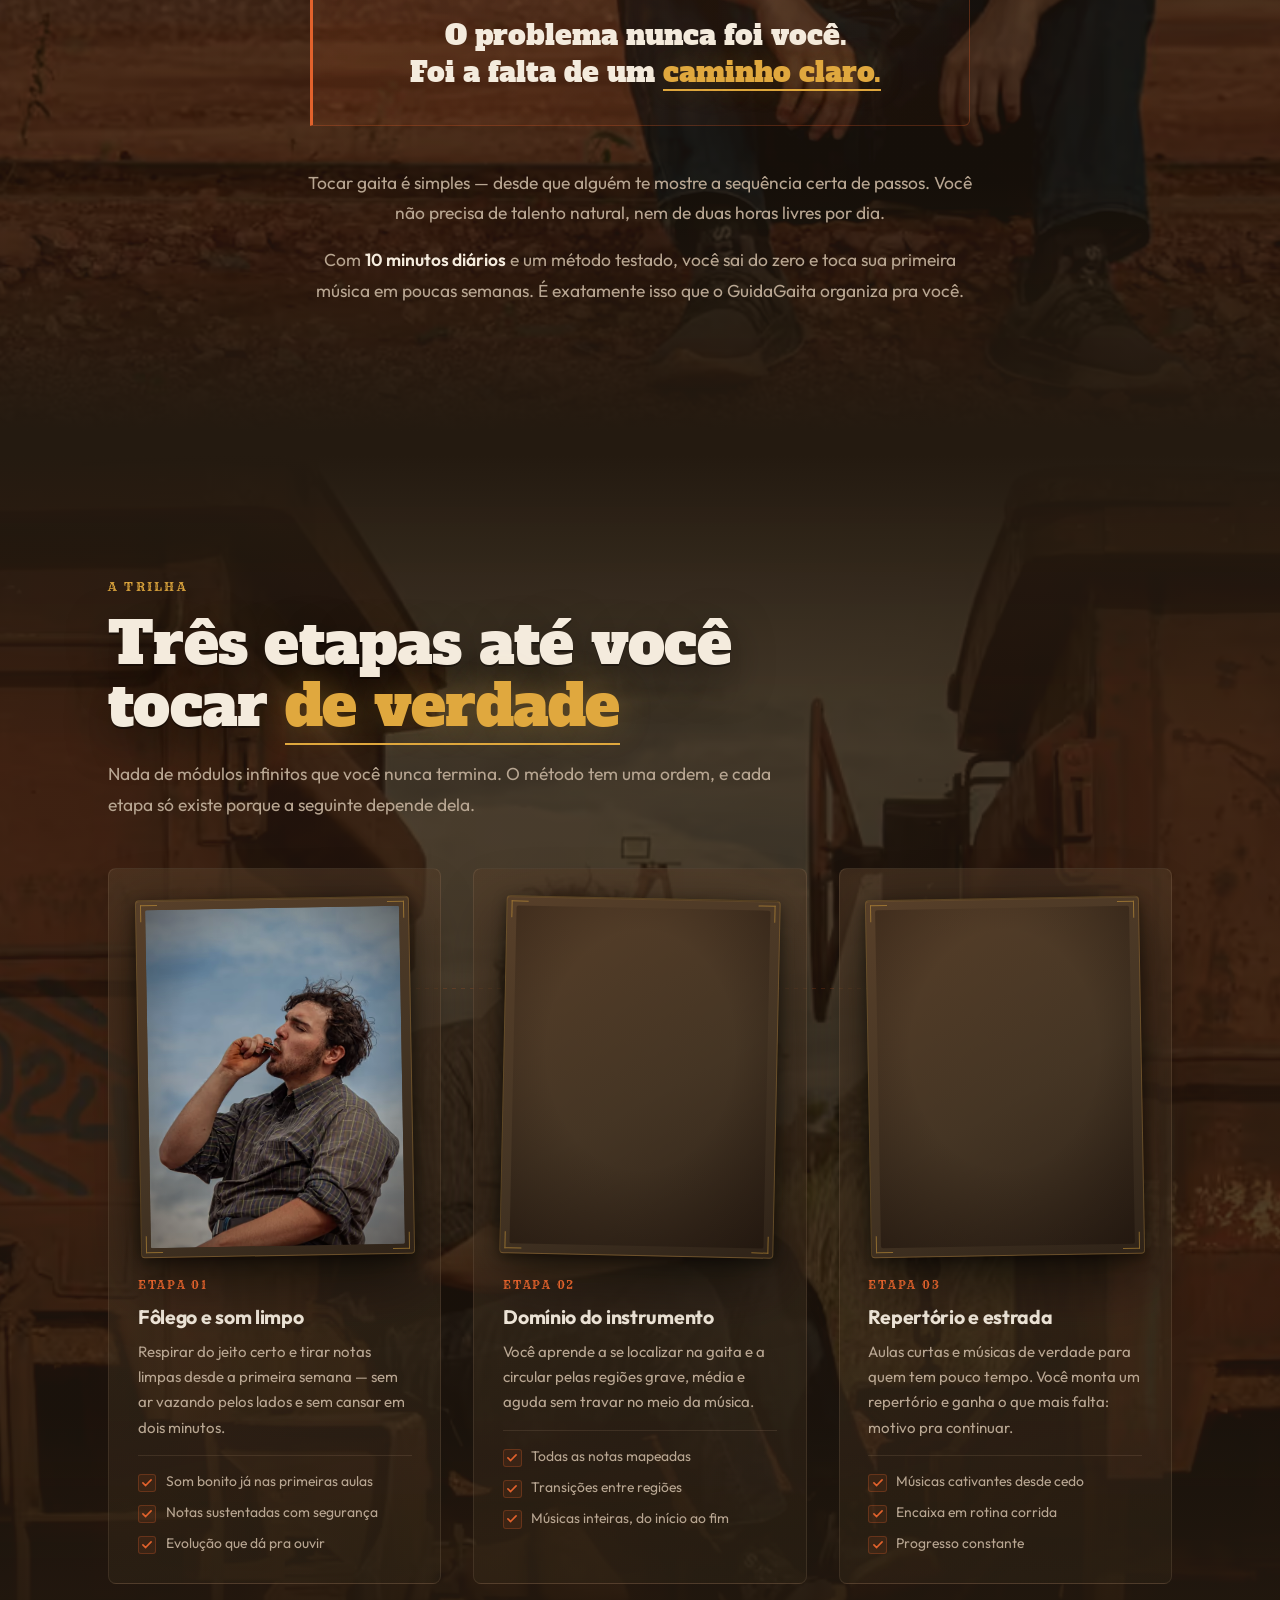
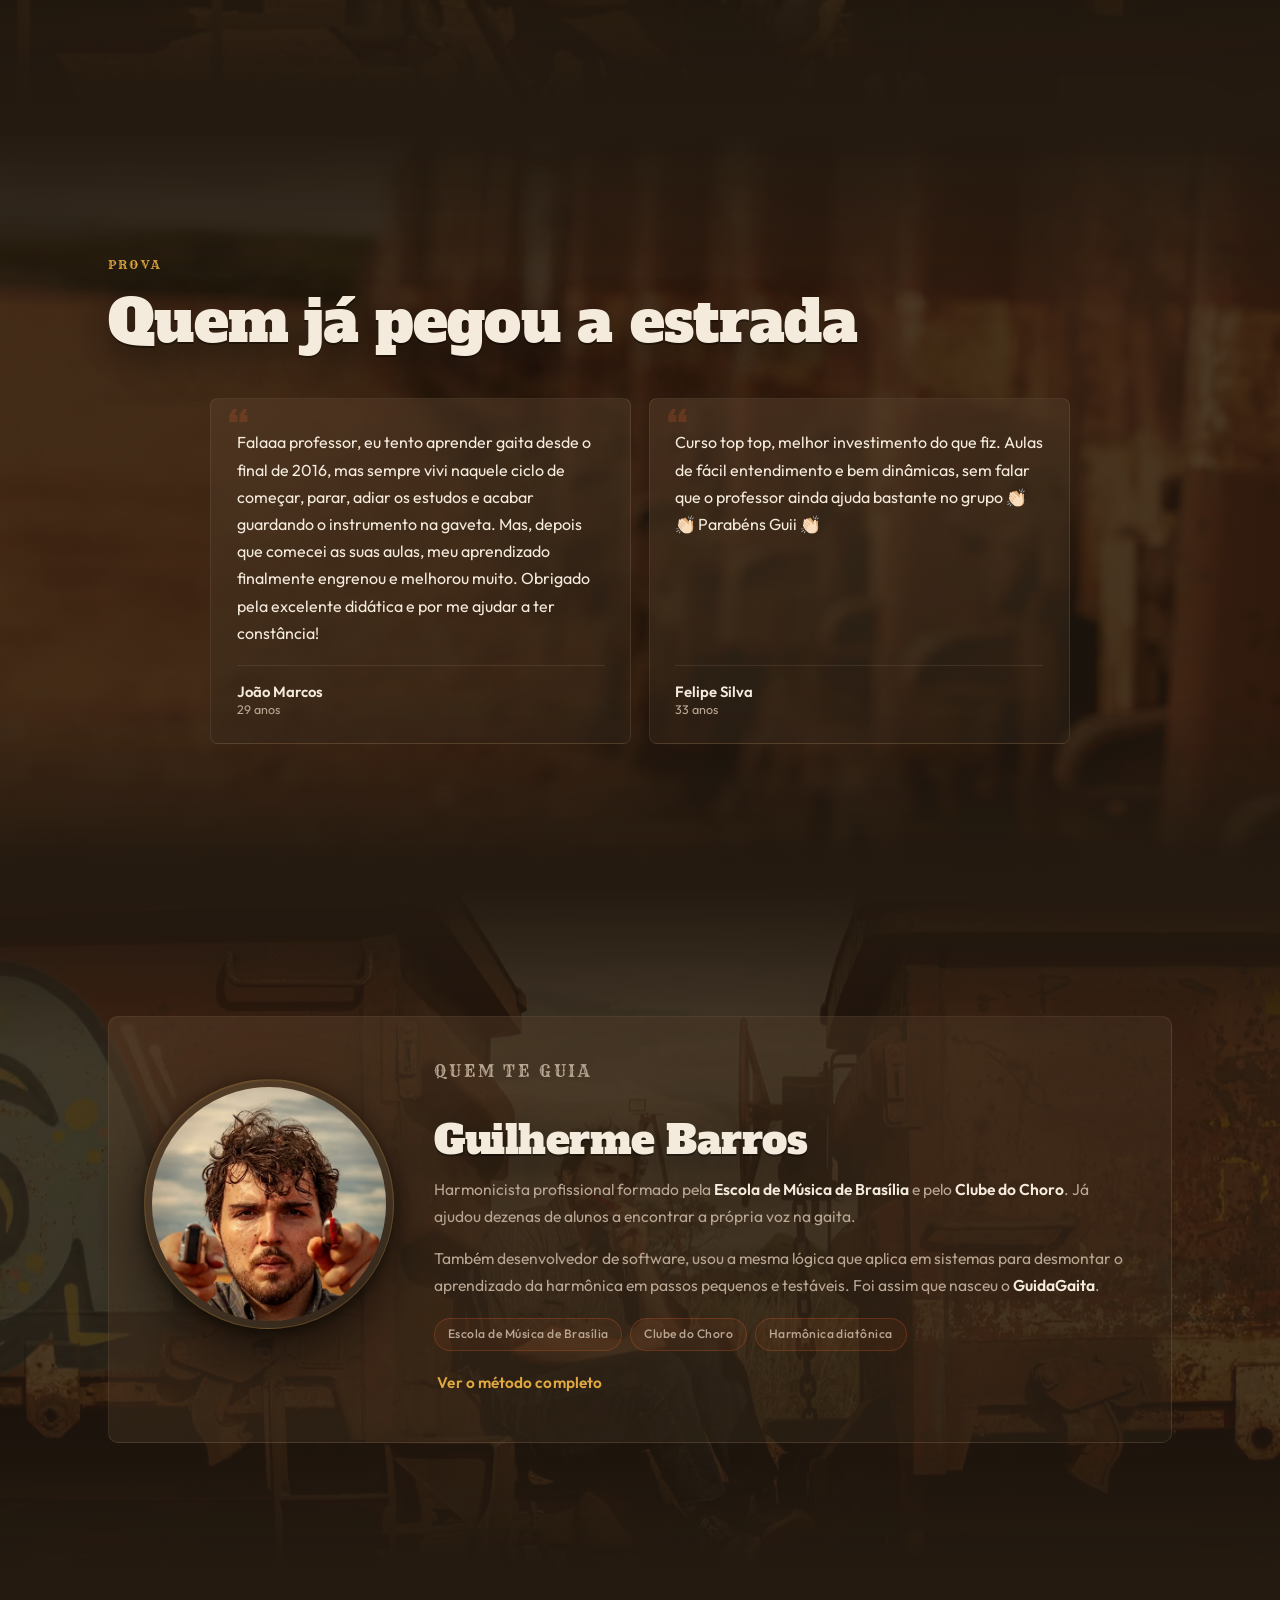
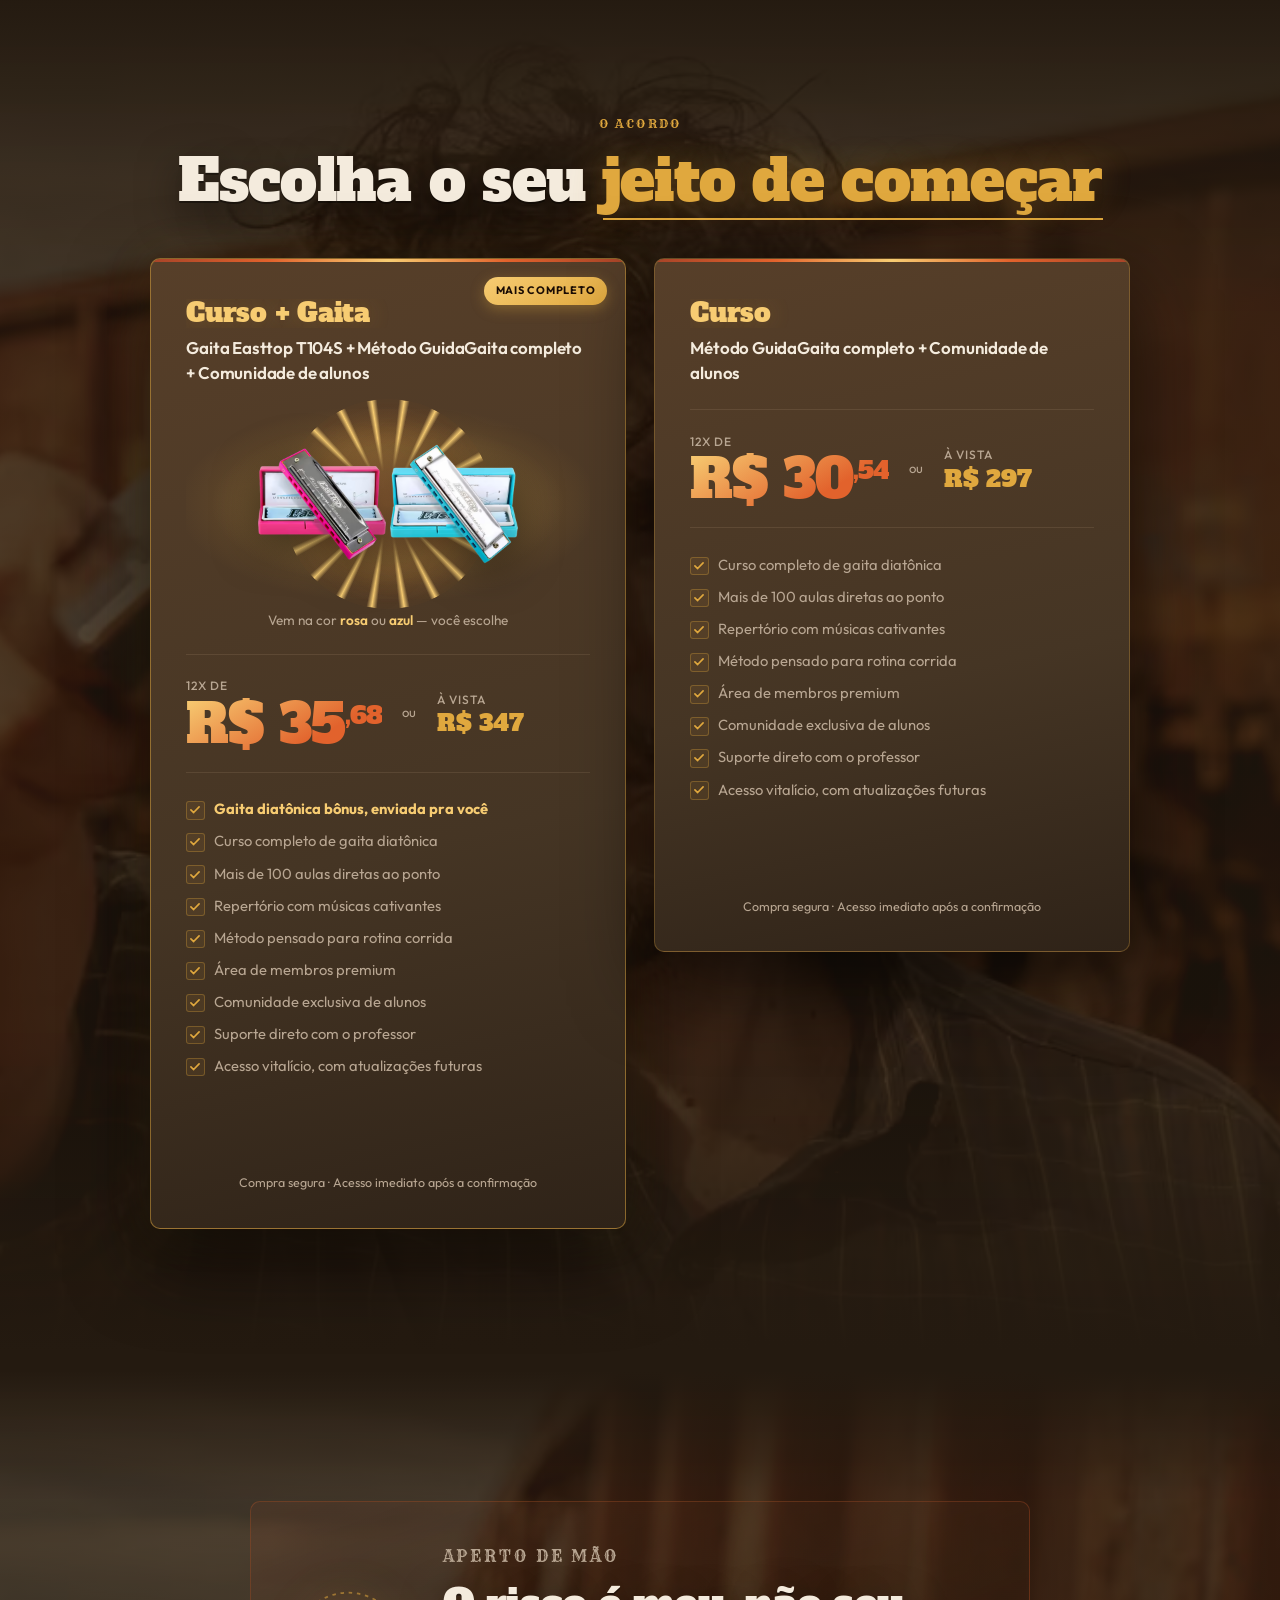
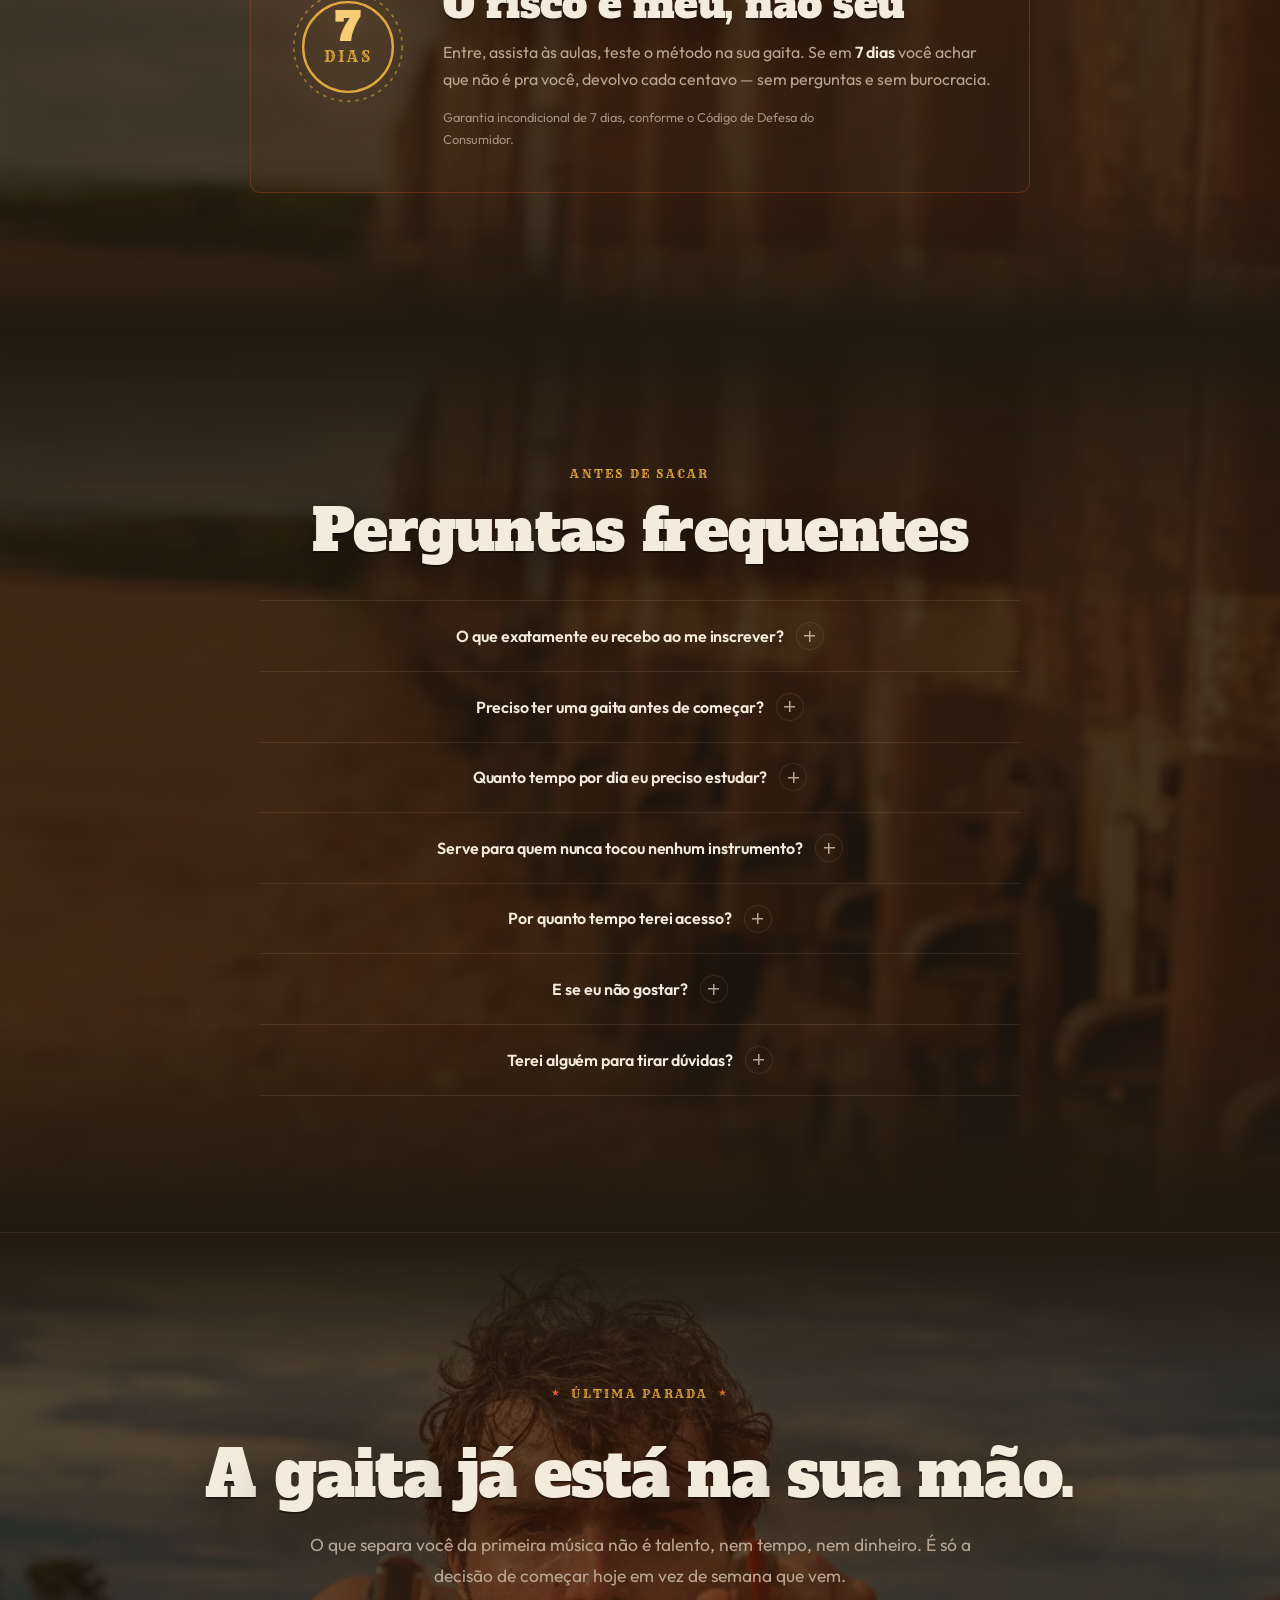
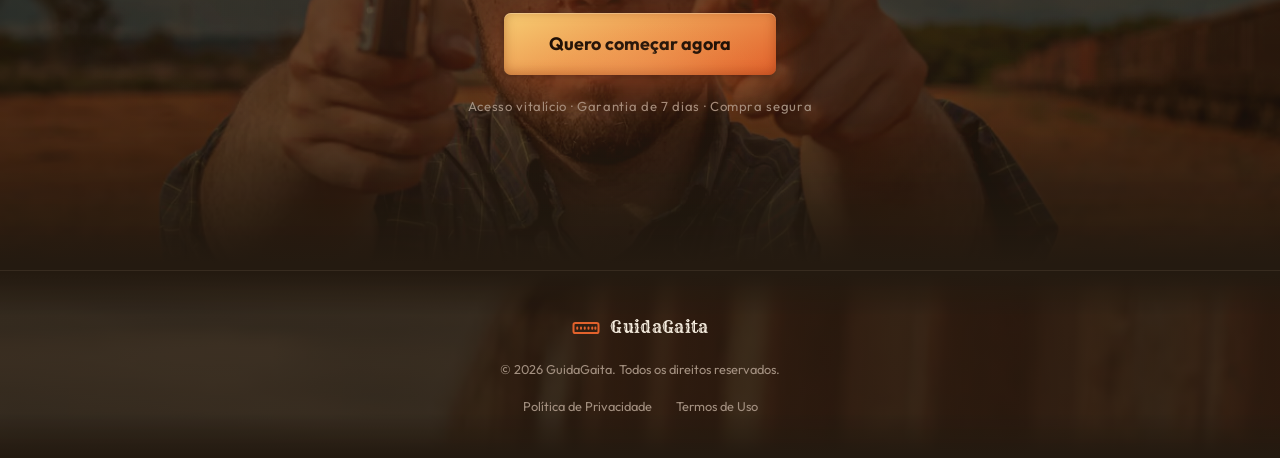
==== commit cf96a783: "specs 001, 002, 005, 006: preços e links, hero com a VSL, animações e auditoria As quatro specs mexe" ====
--- a/index.html
+++ b/index.html
@@ -35,6 +35,17 @@
          que o CSS baixa e é interpretado. -->
     <link rel="preload" href="assets/fonts/outfit-latin-var.woff2" as="font" type="font/woff2" crossorigin>
     <link rel="preload" href="assets/fonts/alfa-slab-one-latin.woff2" as="font" type="font/woff2" crossorigin>
+
+    <!-- O pôster da VSL é o maior elemento da primeira tela: o LCP. Ele
+         está num <picture>, que o scanner de pré-carregamento encontra,
+         mas o preload garante que o pedido saia junto com o do CSS. O
+         type filtra: navegador sem AVIF ignora esta linha e pega o
+         WebP/JPG do <picture>. imagesizes precisa bater com o sizes de
+         lá, senão o navegador baixa uma variante e usa outra. -->
+    <link rel="preload" as="image" type="image/avif"
+          href="assets/vsl-poster-720.avif"
+          imagesrcset="assets/vsl-poster-480.avif 480w, assets/vsl-poster-720.avif 720w, assets/vsl-poster-1080.avif 1080w"
+          imagesizes="(min-width: 940px) 360px, 72vw">
     <link rel="stylesheet" href="styles.css" />
 
     <!-- Meta Pixel — o código base e os eventos vivem no pixel.js.
@@ -84,26 +95,35 @@
           "repeatFrequency": "Daily"
         }
       },
+      "video": {
+        "@type": "VideoObject",
+        "name": "Apresentação do Método GuidaGaita",
+        "description": "Guilherme Barros explica por que tanta gente desiste da gaita e como o método leva do zero à primeira música com 10 minutos por dia.",
+        "thumbnailUrl": "https://guidagaita.com/assets/vsl-poster-fallback.jpg",
+        "uploadDate": "2026-10-26",
+        "duration": "PT5M23S",
+        "contentUrl": "https://guidagaita.com/assets/vsl.mp4"
+      },
       "offers": [
         {
           "@type": "Offer",
           "name": "Curso",
           "description": "Método GuidaGaita completo + comunidade de alunos",
-          "price": "247.00",
+          "price": "297.00",
           "priceCurrency": "BRL",
           "availability": "https://schema.org/InStock",
           "category": "Paid",
-          "url": "https://payfast.greenn.com.br/6z65zng/offer/QyL4EC?ch_id=141822&b_id_1=jfgn4jm"
+          "url": "https://payfast.greenn.com.br/6z65zng/offer/Ms4jFs?ch_id=141822&b_id_1=jfgn4jm"
         },
         {
           "@type": "Offer",
           "name": "Curso + Gaita",
           "description": "Método GuidaGaita completo + comunidade de alunos + gaita diatônica Easttop T104S enviada ao aluno",
-          "price": "337.00",
+          "price": "347.00",
           "priceCurrency": "BRL",
           "availability": "https://schema.org/InStock",
           "category": "Paid",
-          "url": "https://payfast.greenn.com.br/r3k5wcq/offer/Xl6vxa?ch_id=141821&b_id_1=jfgn4jm"
+          "url": "https://payfast.greenn.com.br/r3k5wcq/offer/VLq50u?ch_id=141821&b_id_1=jfgn4jm"
         }
       ]
     }
@@ -140,33 +160,37 @@
 
     <!-- ══════════ 1. HERO ══════════ -->
     <section class="hero">
-        <div class="hero__photo">
-            <!-- Esta é a maior imagem da dobra, o elemento que define o LCP.
-                 O celular baixa a variante de 480 ou 768px (9-19KB) em vez
-                 do JPG único de 2400px e 302KB que servia todo mundo.
-                 O sizes segue o layout: full-bleed no celular, 80% da
-                 largura da tela a partir de 940px (ver .hero__photo). -->
+        <!-- A foto do duelo virou ambiente: cobre o hero inteiro atrás do
+             véu, e a primeira tela é da VSL. Por isso ela perdeu o
+             fetchpriority e o alt — a prioridade foi para o pôster do
+             vídeo, que é o novo LCP (ver o preload no <head>), e a foto
+             continua descrita onde é conteúdo: no og:image. -->
+        <div class="hero__photo" aria-hidden="true">
             <picture>
                 <source type="image/avif"
-                        sizes="(min-width: 940px) 80vw, 100vw"
+                        sizes="100vw"
                         srcset="assets/hero-duelo-480.avif   480w,
                                 assets/hero-duelo-768.avif   768w,
                                 assets/hero-duelo-1200.avif 1200w,
                                 assets/hero-duelo-1800.avif 1800w">
                 <source type="image/webp"
-                        sizes="(min-width: 940px) 80vw, 100vw"
+                        sizes="100vw"
                         srcset="assets/hero-duelo-480.webp   480w,
                                 assets/hero-duelo-768.webp   768w,
                                 assets/hero-duelo-1200.webp 1200w,
                                 assets/hero-duelo-1800.webp 1800w">
-                <img src="assets/hero-duelo-fallback.jpg"
-                     alt="Guilherme Barros apontando duas gaitas diatônicas para a câmera como se fossem revólveres, na terra vermelha ao lado de um trem de carga"
-                     width="2400" height="1600" fetchpriority="high" decoding="async">
+                <img src="assets/hero-duelo-fallback.jpg" alt=""
+                     width="2400" height="1600" decoding="async">
             </picture>
         </div>
         <div class="hero__scrim" aria-hidden="true"></div>
-        <canvas class="hero__dust" id="dust" aria-hidden="true"></canvas>
-
+        <!-- data-fx escolhe o preset de partícula: vento | fumaca | brasas
+             (ver hero-fx.js e "Partículas do hero" no README) -->
+        <canvas class="hero__dust" id="dust" data-fx="vento" aria-hidden="true"></canvas>
+
+        <!-- Grid de áreas nomeadas (ver .hero__grid): no celular, manchete →
+             vídeo → subtítulo → CTA, nesta ordem; no desktop o vídeo vai
+             para a coluna da direita e o texto fica à esquerda. -->
         <div class="shell hero__grid">
 
             <div class="hero__copy">
@@ -176,21 +200,79 @@
                     <span class="eyebrow__star" aria-hidden="true">★</span>
                 </p>
 
-                <h1 class="hero__title reveal" style="--d:50ms">
-                    No duelo entre você<br>e a gaita,
-                    <span class="ink-gold">só falta você sacar.</span>
+                <!-- Cada palavra é um .w com --i, a posição dela na fila de
+                     entrada; o CSS transforma isso em atraso. É o mesmo
+                     truque da página de obrigado. A parte dourada fica num
+                     único span para o sublinhado crescer de uma vez. -->
+                <h1 class="hero__title reveal reveal--words" style="--d:60ms">
+                    <span class="w" style="--i:0">No</span>
+                    <span class="w" style="--i:1">duelo</span>
+                    <span class="w" style="--i:2">entre</span>
+                    <span class="w" style="--i:3">você</span>
+                    <span class="w" style="--i:4">e</span>
+                    <span class="w" style="--i:5">a</span>
+                    <span class="w" style="--i:6">gaita,</span>
+                    <span class="ink-gold"><span class="w" style="--i:7">só</span>
+                    <span class="w" style="--i:8">falta</span>
+                    <span class="w" style="--i:9">você</span>
+                    <span class="w" style="--i:10">sacar.</span></span>
                 </h1>
-
-                <p class="hero__sub reveal" style="--d:100ms">
-                    Do zero à primeira música em menos de uma semana com <strong>10 minutos por dia</strong>.<br>
-                    Sem teoria chata, sem precisar de “dom musical”<br> só o caminho certo, na ordem certa.
-                </p>
-
-                <div class="hero__actions reveal" style="--d:150ms">
-                    <a href="#oferta" class="btn btn--solid">Quero tocar minha primeira música</a>
+            </div>
+
+            <div class="hero__media">
+                <!-- A VSL. Fachada: o <video> nasce com preload="none" e não
+                     baixa um byte até o clique; o que o visitante vê é o
+                     pôster (AVIF/WebP/JPG pelo pipeline de imagens) com o
+                     botão de play por cima. No clique o scripts.js esconde os
+                     dois, liga os controles nativos e dá play — com som,
+                     porque o clique é um gesto do usuário. playsinline evita
+                     que o iPhone sequestre a tela inteira. O sizes precisa
+                     bater com o imagesizes do preload no <head>. -->
+                <div class="vsl reveal" style="--d:120ms">
+                    <div class="vsl__frame tintype">
+                        <div class="vsl__inner">
+                            <video class="vsl__video" id="vsl" preload="none" playsinline
+                                   width="720" height="1280"
+                                   title="Vídeo de apresentação do método GuidaGaita">
+                                <source src="assets/vsl.mp4" type="video/mp4">
+                            </video>
+                            <picture>
+                                <source type="image/avif"
+                                        sizes="(min-width: 940px) 360px, 72vw"
+                                        srcset="assets/vsl-poster-480.avif 480w, assets/vsl-poster-720.avif 720w, assets/vsl-poster-1080.avif 1080w">
+                                <source type="image/webp"
+                                        sizes="(min-width: 940px) 360px, 72vw"
+                                        srcset="assets/vsl-poster-480.webp 480w, assets/vsl-poster-720.webp 720w, assets/vsl-poster-1080.webp 1080w">
+                                <img class="vsl__poster" src="assets/vsl-poster-fallback.jpg"
+                                     alt="Guilherme Barros, com uma gaita na mão, apresentando o método em vídeo"
+                                     width="720" height="1280" fetchpriority="high" decoding="async">
+                            </picture>
+                            <button class="vsl__play" type="button" aria-label="Assistir ao vídeo de apresentação, 5 minutos">
+                                <span class="vsl__play-icon" aria-hidden="true">
+                                    <svg viewBox="0 0 24 24"><path d="M8 5.5v13l11-6.5z"/></svg>
+                                </span>
+                                <span class="vsl__play-text" aria-hidden="true">Dê o play · 5 min</span>
+                            </button>
+                        </div>
+                        <span class="tintype__corner tintype__corner--tl" aria-hidden="true"></span>
+                        <span class="tintype__corner tintype__corner--tr" aria-hidden="true"></span>
+                        <span class="tintype__corner tintype__corner--bl" aria-hidden="true"></span>
+                        <span class="tintype__corner tintype__corner--br" aria-hidden="true"></span>
+                    </div>
                 </div>
-
-                <dl class="stats reveal" style="--d:200ms">
+            </div>
+
+            <p class="hero__sub reveal" style="--d:200ms">
+                Do zero à primeira música em menos de uma semana com <strong>10 minutos por dia</strong>.
+                Sem teoria chata, sem precisar de “dom musical”: só o caminho certo, na ordem certa.
+            </p>
+
+            <div class="hero__cta reveal" style="--d:260ms">
+                <div class="hero__actions">
+                    <a href="#oferta" class="btn btn--solid reveal" style="--d:320ms">Quero tocar minha primeira música</a>
+                </div>
+
+                <dl class="stats reveal" style="--d:380ms">
                     <div class="stats__item">
                         <dt class="stats__num" data-count="100" data-suffix="+">0</dt>
                         <dd class="stats__label">aulas</dd>
@@ -211,14 +293,10 @@
             </div>
 
         </div>
-
-        <a href="#problema" class="scroll-hint" aria-label="Rolar para o conteúdo">
-            <span class="scroll-hint__line" aria-hidden="true"></span>
-        </a>
     </section>
 
     <!-- ══════════ 2. FAIXA ROLANTE ══════════ -->
-    <div class="ticker" aria-hidden="true">
+    <div class="ticker reveal reveal--wipe" aria-hidden="true">
         <div class="ticker__track" id="ticker-track">
             <span class="ticker__group">
                 <span>100+ aulas</span><b>★</b>
@@ -237,7 +315,7 @@
         <div class="shell">
             <p class="eyebrow reveal">O problema</p>
             <h2 class="section__title reveal">
-                Por que tanta gente<br>guarda a gaita <span class="ink-rust">na gaveta</span>
+                Por que tanta gente guarda a gaita <span class="ink-rust">na gaveta</span>
             </h2>
 
             <div class="pains">
@@ -260,7 +338,7 @@
                 </article>
             </div>
 
-            <blockquote class="turn reveal">
+            <blockquote class="turn reveal reveal--stamp">
                 <p>O problema nunca foi você.<br>Foi a falta de um <span class="ink-gold">caminho claro.</span></p>
             </blockquote>
 
@@ -277,7 +355,7 @@
         <div class="shell">
             <p class="eyebrow reveal">A trilha</p>
             <h2 class="section__title reveal">
-                Três etapas até<br>você tocar <span class="ink-gold">de verdade</span>
+                Três etapas até você tocar <span class="ink-gold">de verdade</span>
             </h2>
             <p class="prose reveal">
                 Nada de módulos infinitos que você nunca termina. O método tem uma ordem, e cada etapa
@@ -285,9 +363,17 @@
             </p>
 
             <div class="trail">
-                <span class="trail__rope" aria-hidden="true"></span>
-
-                <article class="card reveal" style="--d:0ms">
+                <!-- A corda se desenha (cortina de 1,5 s) enquanto os três
+                     cartões entram em sequência: estações ligadas pelos
+                     trilhos. Só existe no desktop.
+
+                     Os cartões são .reveal--late: só começam a entrar quando
+                     já estão dentro da tela (ver setupReveal), e a sequência
+                     entre eles (--d) vive no CSS, só de 620px para cima — no
+                     celular eles se empilham e cada um entra na própria vez. -->
+                <span class="trail__rope reveal reveal--wipe" style="--d:100ms" aria-hidden="true"></span>
+
+                <article class="card reveal reveal--late">
                     <figure class="tintype">
                         <!-- O cartão exibe no máx. 300px de largura (.card .tintype),
                              então 640px já cobre telas 2x — o original tinha 820. -->
@@ -302,10 +388,10 @@
                         <span class="tintype__corner tintype__corner--br" aria-hidden="true"></span>
                     </figure>
                     <div class="card__body">
-                        <span class="card__tag">Etapa 01</span>
+                        <span class="card__tag reveal reveal--wipe reveal--late">Etapa 01</span>
                         <h3 class="card__title">Fôlego e som limpo</h3>
                         <p>Respirar do jeito certo e tirar notas limpas desde a primeira semana — sem ar vazando pelos lados e sem cansar em dois minutos.</p>
-                        <ul class="checks">
+                        <ul class="checks checks--stagger">
                             <li>Som bonito já nas primeiras aulas</li>
                             <li>Notas sustentadas com segurança</li>
                             <li>Evolução que dá pra ouvir</li>
@@ -313,7 +399,7 @@
                     </div>
                 </article>
 
-                <article class="card reveal" style="--d:70ms">
+                <article class="card reveal reveal--late">
                     <figure class="tintype">
                         <picture>
                             <source type="image/avif" srcset="assets/etapa-dominio.avif">
@@ -326,10 +412,10 @@
                         <span class="tintype__corner tintype__corner--br" aria-hidden="true"></span>
                     </figure>
                     <div class="card__body">
-                        <span class="card__tag">Etapa 02</span>
+                        <span class="card__tag reveal reveal--wipe reveal--late">Etapa 02</span>
                         <h3 class="card__title">Domínio do instrumento</h3>
                         <p>Você aprende a se localizar na gaita e a circular pelas regiões grave, média e aguda sem travar no meio da música.</p>
-                        <ul class="checks">
+                        <ul class="checks checks--stagger">
                             <li>Todas as notas mapeadas</li>
                             <li>Transições entre regiões</li>
                             <li>Músicas inteiras, do início ao fim</li>
@@ -337,7 +423,7 @@
                     </div>
                 </article>
 
-                <article class="card reveal" style="--d:140ms">
+                <article class="card reveal reveal--late">
                     <figure class="tintype">
                         <picture>
                             <source type="image/avif" srcset="assets/etapa-estrada.avif">
@@ -350,10 +436,10 @@
                         <span class="tintype__corner tintype__corner--br" aria-hidden="true"></span>
                     </figure>
                     <div class="card__body">
-                        <span class="card__tag">Etapa 03</span>
+                        <span class="card__tag reveal reveal--wipe reveal--late">Etapa 03</span>
                         <h3 class="card__title">Repertório e estrada</h3>
                         <p>Aulas curtas e músicas de verdade para quem tem pouco tempo. Você monta um repertório e ganha o que mais falta: motivo pra continuar.</p>
-                        <ul class="checks">
+                        <ul class="checks checks--stagger">
                             <li>Músicas cativantes desde cedo</li>
                             <li>Encaixa em rotina corrida</li>
                             <li>Progresso constante</li>
@@ -383,10 +469,10 @@
         <div class="section-bg section-bg--trem" aria-hidden="true"></div>
         <div class="shell">
             <p class="eyebrow reveal">Prova</p>
-            <h2 class="section__title reveal">Quem já<br>pegou a estrada</h2>
+            <h2 class="section__title reveal">Quem já pegou a estrada</h2>
 
             <div class="quotes">
-                <figure class="quote reveal" style="--d:0ms">
+                <figure class="quote reveal reveal--side" style="--d:0ms">
                     <blockquote>
                         <p>Falaaa professor, eu tento aprender gaita desde o final de 2016, mas sempre vivi naquele ciclo de começar, parar, adiar os estudos e acabar guardando o instrumento na gaveta. Mas, depois que comecei as suas aulas, meu aprendizado finalmente engrenou e melhorou muito. Obrigado pela excelente didática e por me ajudar a ter constância!</p>
                     </blockquote>
@@ -398,7 +484,7 @@
                     </figcaption>
                 </figure>
 
-                <figure class="quote reveal" style="--d:60ms">
+                <figure class="quote reveal reveal--side" style="--d:60ms">
                     <blockquote>
                         <p>Curso top top, melhor investimento do que fiz. Aulas de fácil entendimento e bem dinâmicas, sem falar que o professor ainda ajuda bastante no grupo 👏🏻👏🏻 Parabéns Guii 👏🏻</p>
                     </blockquote>
@@ -445,25 +531,19 @@
 
     <!--
         ══════════ 7. OFERTA ══════════
-        ⚠ AINDA PENDENTE NESTA SEÇÃO — leia antes de publicar:
-
-        1. PARCELAMENTO ESTIMADO: "12x de R$ 25,39" (R$ 247) e
-           "12x de R$ 34,64" (R$ 337) foram calculados aplicando a mesma
-           taxa de juros que o parcelamento antigo já tinha (147 → 15,11 ×
-           12 = 181,32, ou seja, ~23,3% de juros no total). Confirme o
-           valor real no painel do Greenn — o parcelamento configurado lá
-           pode ser diferente desta estimativa.
-
-        2. FOTO DA GAITA BÔNUS: quando você mandar a foto, ela entra no
-           <figure class="offer__photo"> comentado dentro do card com o
-           badge "Mais completo".
+        Preços de 26/10/2026: curso R$ 297 (12x de R$ 30,54, o mesmo
+        número que aparece no vídeo da VSL) e curso + gaita R$ 347 (12x
+        de R$ 35,68, calculado com a mesma taxa do curso — confira no
+        painel do Greenn antes de publicar). Preço e link vivem aqui, no
+        JSON-LD do <head>, no OFERTAS do pixel.js e no README: mudou um,
+        mudam todos (ver specs/001-precos-e-checkout).
     -->
     <section class="section section--oferta has-bg" id="oferta">
         <div class="section-bg section-bg--encarando" aria-hidden="true"></div>
         <div class="shell">
             <p class="eyebrow eyebrow--center reveal">O acordo</p>
             <h2 class="section__title section__title--center reveal">
-                Escolha o seu<br><span class="ink-gold">jeito de começar</span>
+                Escolha o seu <span class="ink-gold">jeito de começar</span>
             </h2>
 
             <div class="offers">
@@ -473,11 +553,11 @@
                      o cartão só-curso, lido logo em seguida) -->
                 <div class="offer offer--featured reveal">
                     <span class="offer__ribbon" aria-hidden="true"></span>
-                    <span class="offer__badge">Mais completo</span>
+                    <span class="offer__badge reveal reveal--stamp" style="--d:420ms">Mais completo</span>
 
                     <header class="offer__head">
-                        <p class="offer__title">Curso + Gaita</p>
-                        <h3 class="offer__name">Gaita Easttop T104S + <br>Método GuidaGaita completo<br>+Comunidade e Alunos </h3>
+                        <p class="offer__title reveal reveal--wipe" style="--d:120ms">Curso + Gaita</p>
+                        <h3 class="offer__name">Gaita Easttop T104S + Método GuidaGaita completo + Comunidade de alunos</h3>
                     </header>
 
                     <div class="offer__photos" aria-hidden="true">
@@ -505,16 +585,16 @@
                     <div class="offer__price">
                         <div class="offer__parcel">
                             <span class="offer__small">12x de</span>
-                            <span class="offer__big">R$ 34<sup>,64</sup></span>
+                            <span class="offer__big reveal reveal--stamp" style="--d:260ms">R$ 35<sup>,68</sup></span>
                         </div>
                         <span class="offer__or">ou</span>
                         <div class="offer__cash">
                             <span class="offer__small">à vista</span>
-                            <span class="offer__cash-value">R$ 337</span>
+                            <span class="offer__cash-value">R$ 347</span>
                         </div>
                     </div>
 
-                    <ul class="checks checks--gold offer__list">
+                    <ul class="checks checks--gold checks--stagger offer__list">
                         <li class="offer__bonus">Gaita diatônica bônus, enviada pra você</li>
                         <li>Curso completo de gaita diatônica</li>
                         <li>Mais de 100 aulas diretas ao ponto</li>
@@ -526,8 +606,8 @@
                         <li>Acesso vitalício, com atualizações futuras</li>
                     </ul>
 
-                    <a class="btn btn--solid btn--block"
-                       href="https://payfast.greenn.com.br/r3k5wcq/offer/Xl6vxa?ch_id=141821&amp;b_id_1=jfgn4jm"
+                    <a class="btn btn--solid btn--block reveal" style="--d:520ms"
+                       href="https://payfast.greenn.com.br/r3k5wcq/offer/VLq50u?ch_id=141821&amp;b_id_1=jfgn4jm"
                        target="_blank" rel="noopener noreferrer">
                         Quero o curso + a gaita
                     </a>
@@ -540,23 +620,23 @@
                     <span class="offer__ribbon" aria-hidden="true"></span>
 
                     <header class="offer__head">
-                        <p class="offer__title">Curso</p>
-                        <h3 class="offer__name">Método GuidaGaita completo<br>+ Comunidade de alunos</h3>
+                        <p class="offer__title reveal reveal--wipe" style="--d:120ms">Curso</p>
+                        <h3 class="offer__name">Método GuidaGaita completo + Comunidade de alunos</h3>
                     </header>
 
                     <div class="offer__price">
                         <div class="offer__parcel">
                             <span class="offer__small">12x de</span>
-                            <span class="offer__big">R$ 25<sup>,39</sup></span>
+                            <span class="offer__big reveal reveal--stamp" style="--d:260ms">R$ 30<sup>,54</sup></span>
                         </div>
                         <span class="offer__or">ou</span>
                         <div class="offer__cash">
                             <span class="offer__small">à vista</span>
-                            <span class="offer__cash-value">R$ 247</span>
+                            <span class="offer__cash-value">R$ 297</span>
                         </div>
                     </div>
 
-                    <ul class="checks checks--gold offer__list">
+                    <ul class="checks checks--gold checks--stagger offer__list">
                         <li>Curso completo de gaita diatônica</li>
                         <li>Mais de 100 aulas diretas ao ponto</li>
                         <li>Repertório com músicas cativantes</li>
@@ -567,8 +647,8 @@
                         <li>Acesso vitalício, com atualizações futuras</li>
                     </ul>
 
-                    <a class="btn btn--solid btn--block"
-                       href="https://payfast.greenn.com.br/6z65zng/offer/QyL4EC?ch_id=141822&amp;b_id_1=jfgn4jm"
+                    <a class="btn btn--solid btn--block reveal" style="--d:520ms"
+                       href="https://payfast.greenn.com.br/6z65zng/offer/Ms4jFs?ch_id=141822&amp;b_id_1=jfgn4jm"
                        target="_blank" rel="noopener noreferrer">
                         Garantir meu acesso vitalício
                     </a>
@@ -585,7 +665,7 @@
         <div class="section-bg section-bg--trem section-bg--alto" aria-hidden="true"></div>
         <div class="shell">
             <div class="warranty reveal">
-                <div class="warranty__seal" aria-hidden="true">
+                <div class="warranty__seal reveal reveal--stamp" style="--d:220ms" aria-hidden="true">
                     <svg viewBox="0 0 100 100" fill="none">
                         <circle cx="50" cy="50" r="46" stroke="currentColor" stroke-width="1.5" stroke-dasharray="3 4" opacity=".55"/>
                         <circle cx="50" cy="50" r="38" stroke="currentColor" stroke-width="2"/>
@@ -672,19 +752,23 @@
                 Última parada
                 <span class="eyebrow__star" aria-hidden="true">★</span>
             </p>
-            <h2 class="final__title reveal">
-                A gaita já está<br>na sua mão.
+            <h2 class="final__title reveal reveal--words">
+                <span class="w" style="--i:0">A</span>
+                <span class="w" style="--i:1">gaita</span>
+                <span class="w" style="--i:2">já</span>
+                <span class="w" style="--i:3">está</span>
+                <span class="w" style="--i:4">na</span>
+                <span class="w" style="--i:5">sua</span>
+                <span class="w" style="--i:6">mão.</span>
             </h2>
-            <p class="prose prose--center reveal">
+            <p class="prose prose--center reveal" style="--d:120ms">
                 O que separa você da primeira música não é talento, nem tempo, nem dinheiro.
                 É só a decisão de começar hoje em vez de semana que vem.
             </p>
-            <div class="reveal">
-                <a class="btn btn--solid btn--lg" href="#oferta">
-                    Quero começar agora
-                </a>
-            </div>
-            <p class="final__mini reveal">Acesso vitalício · Garantia de 7 dias · Compra segura</p>
+            <a class="btn btn--solid btn--lg reveal" style="--d:220ms" href="#oferta">
+                Quero começar agora
+            </a>
+            <p class="final__mini reveal" style="--d:300ms">Acesso vitalício · Garantia de 7 dias · Compra segura</p>
         </div>
     </section>
 
@@ -711,5 +795,8 @@
 </footer>
 
 <script src="scripts.js" defer></script>
+<!-- Partículas do hero: só decoração, por isso num arquivo à parte
+     que a página inteira dispensa (ver hero-fx.js). -->
+<script src="hero-fx.js" defer></script>
 </body>
 </html>
--- a/styles.css
+++ b/styles.css
@@ -77,7 +77,11 @@
     /* Tinta */
     --bone:       #F4EBDD;
     --sand:       #B8A692;
-    --ash:        #8A7768;
+    /* O cinza era #8A7768: 4,0:1 sobre o fundo e 2,8:1 dentro dos
+       cartões, abaixo do mínimo de 4,5:1 para texto pequeno. Este dá
+       5,6:1 sobre o fundo; dentro de cartão, o texto miúdo usa --sand
+       (5,0:1 sobre o couro). */
+    --ash:        #A39080;
 
     /* Linhas */
     --line:       rgba(232, 200, 160, .11);
@@ -115,17 +119,15 @@
     font-weight: 400;
     line-height: 1.65;
     overflow-x: hidden;
-    /* Texto não selecionável em toda a página — sem campos de
-       formulário aqui, não há nada que precise ficar selecionável,
-       e assim o cursor também para de virar "I" ao passar por cima
-       do texto. */
-    -webkit-user-select: none;
-    -moz-user-select: none;
-    user-select: none;
-    cursor: default;
     /* Espaço para a barra fixa do celular não cobrir o rodapé */
     padding-bottom: calc(78px + env(safe-area-inset-bottom, 0px));
 }
+
+/* O texto é selecionável de propósito (a página já teve user-select:
+   none no body): quem quer copiar o preço, o nome da gaita ou uma
+   pergunta do FAQ consegue, e leitor de tela e tradutor automático
+   também. A seleção só ganha a cor da brasa. */
+::selection { background: rgba(226, 98, 44, .38); color: var(--bone); }
 
 /* Brilho ambiente: sol poente no topo, brasa no rodapé.
 
@@ -203,7 +205,14 @@
    ─────────────────────────────────────────────────────────── */
 .has-bg {
     position: relative;
+    /* `clip`, não `hidden`: hidden cria um contêiner de rolagem, e aí
+       as linhas do tempo de rolagem (a deriva da foto no desktop e a
+       "foto que revela") passam a medir a foto dentro da seção, que
+       nunca rola — o efeito congela no meio do curso. `clip` recorta
+       igual sem criar contêiner; `hidden` fica de fallback para quem
+       não entende `clip`, que também não entende linha do tempo. */
     overflow: hidden;
+    overflow: clip;
 }
 
 .section-bg {
@@ -325,6 +334,26 @@
 /* Reenquadra a mesma foto quando ela se repete em outra seção */
 .section-bg--alto { background-position: center 28%; }
 
+/* ── Fundos no celular: faixa, não fatia ──────────────────────
+   Em tela estreita as seções ficam muito mais altas que largas, e
+   `cover` esticava a foto até sobrar uma fatia irreconhecível — na
+   seção do problema, um pedaço de camisa com a cabeça cortada. Aqui
+   a foto vira uma faixa no topo da seção, com o enquadramento
+   natural, e derrete no escuro; o resto da seção fica sobre o fundo
+   liso. Seção baixa (garantia, rodapé) não chega a 150vw e continua
+   inteira, como antes. O FAQ não trava mais a altura do fundo aqui:
+   a faixa já tem altura fixa (ver setupFAQ no scripts.js). */
+@media (max-width: 939.98px) {
+    .section-bg {
+        height: min(100%, 150vw);
+        -webkit-mask-image: linear-gradient(to bottom, #000 55%, transparent 100%);
+                mask-image: linear-gradient(to bottom, #000 55%, transparent 100%);
+    }
+
+    /* Na faixa, a figura sentada fica à direita do quadro */
+    .section-bg--vagao { background-position: 74% 38%; }
+}
+
 /* Intensidade seção a seção — fotos mais presentes, véu mais leve */
 .section--problema { --bg-op: .82; --veu: .50; }
 .section--trilha   { --bg-op: .66; --veu: .58; }
@@ -335,6 +364,81 @@
 .section--faq      { --bg-op: .58; --veu: .62; }
 .section--final    { --bg-op: .76; --veu: .46; }
 .site-footer       { --bg-op: .48; --veu: .68; }
+
+/* ── FOTO QUE REVELA ──────────────────────────────────────────
+   Cada foto de fundo (e a do hero) entra em sépia monocromática e
+   "revela" a cor conforme sobe pela tela, como papel fotográfico
+   no banho; ao sair pelo topo, volta ao sépia. São duas camadas
+   dentro do próprio elemento (herdam opacidade, véu e máscara),
+   pintadas com um tom sépia em mix-blend-mode: multiply — tinge E
+   escurece. Era "color" (só tira a cor), mas por baixo do véu
+   escuro a diferença passava batida; o olho percebe luz muito mais
+   que saturação, então a foto agora entra escura e amarronzada e
+   clareia até a cor cheia:
+
+   ::before  a de entrada — opaca quando a foto começa a entrar por
+             baixo, transparente quando acabou de entrar
+             (animation-range: entry);
+   ::after   a de saída — o inverso, enquanto a foto sai por cima
+             (animation-range: exit).
+
+   Só opacity, por linha do tempo de rolagem, sem JS. Sem suporte
+   (Firefox, iPhone antes do iOS 26) a camada de entrada fica num
+   sépia leve e fixo; com movimento reduzido, idem. --sepia regula a
+   força (1 = monocromático de verdade) e --sepia-cor, o tom. */
+.section-bg,
+.hero__photo {
+    view-timeline: --foto block;
+    --sepia: 1;
+    /* Em multiply, o tom é um multiplicador: este deixa ~70% da luz
+       no vermelho e ~45% no azul — sépia escuro, sem virar preto. */
+    --sepia-cor: #B8946A;
+}
+
+.section-bg::before,
+.section-bg::after,
+.hero__photo::before,
+.hero__photo::after {
+    content: '';
+    position: absolute;
+    inset: 0;
+    z-index: 1;
+    pointer-events: none;
+    background: var(--sepia-cor);
+    mix-blend-mode: multiply;
+    opacity: 0;
+}
+
+/* Parado (sem linha do tempo de rolagem, ou com movimento reduzido):
+   um sépia leve e fixo, ainda um filtro rústico — só não revela. */
+.section-bg::before,
+.hero__photo::before { opacity: .45; }
+
+@supports (animation-timeline: view()) {
+    .section-bg::before,
+    .hero__photo::before {
+        animation: foto-entra linear both;
+        animation-timeline: --foto;
+        animation-range: entry 0% entry 85%;
+    }
+
+    .section-bg::after,
+    .hero__photo::after {
+        animation: foto-sai linear both;
+        animation-timeline: --foto;
+        animation-range: exit 15% exit 100%;
+    }
+}
+
+@keyframes foto-entra {
+    from { opacity: var(--sepia, 1); }
+    to   { opacity: 0; }
+}
+
+@keyframes foto-sai {
+    from { opacity: 0; }
+    to   { opacity: var(--sepia, 1); }
+}
 
 /* ── TIPOGRAFIA ──────────────────────────────────────────── */
 .eyebrow {
@@ -384,7 +488,9 @@
     text-shadow: 0 0 34px rgba(224, 168, 62, .28);
 }
 
-.ink-rust { color: var(--rust); }
+/* Não usa --rust: 2,9:1 sobre o fundo, abaixo dos 3:1 de título. Um
+   ferrugem um pouco mais claro dá 3,9:1 e mantém o tom queimado. */
+.ink-rust { color: #C4573A; }
 
 .prose {
     max-width: 62ch;
@@ -516,6 +622,18 @@
    equivalente ao trajeto de -140% a 150% que havia antes. */
 @keyframes sheen { to { transform: skewX(-18deg) translateX(527%); } }
 
+/* O mesmo reflexo, uma única vez, 1 s depois de o botão entrar na
+   tela: chama o olho e para. Keyframes com outro nome de propósito —
+   se fosse o mesmo `sheen`, o navegador não reiniciaria a animação no
+   hover depois dela ter rodado. A regra de hover abaixo precisa
+   existir com esta especificidade para vencer a de cima. */
+@keyframes sheen-once { to { transform: skewX(-18deg) translateX(527%); } }
+
+.js .btn--solid.reveal.is-in::after { animation: sheen-once .9s var(--ease-soft) 1s 1; }
+
+.js .btn--solid.reveal.is-in:hover::after,
+.js .btn--solid.reveal.is-in:focus-visible::after { animation: sheen .85s var(--ease-soft); }
+
 .btn--solid:hover {
     transform: translateY(-3px);
     background-position: 100% 100%;
@@ -570,19 +688,7 @@
 .btn--link:hover { color: var(--gold-hi); }
 .btn--link:hover::before { width: calc(100% - .4rem); }
 
-.btn__play {
-    display: grid;
-    place-items: center;
-    width: 26px;
-    height: 26px;
-    border: 1px solid currentColor;
-    border-radius: 50%;
-    flex-shrink: 0;
-}
-
-.btn__play svg { width: 13px; height: 13px; margin-left: 1px; }
-
-.btn--sm   { padding: .6rem 1.15rem; min-height: 42px; font-size: .85rem; }
+.btn--sm  { padding: .6rem 1.15rem; min-height: 42px; font-size: .85rem; }
 .btn--lg   { padding: 1.25rem 2.8rem; min-height: 62px; font-size: clamp(1rem, 2.6vw, 1.12rem); }
 .btn--block { display: flex; width: 100%; }
 
@@ -679,6 +785,28 @@
 /* A barra fixa já está sempre à vista; a brasa pulsando ali seria
    ruído constante no canto do olho. */
 .btn--dock::before { animation: none; opacity: .3; }
+
+/* ...então ela pisca só em dois momentos: ao chegar na trilha e nos
+   depoimentos (classe ligada pelo setupDockFlash, no scripts.js, uma
+   vez em cada). É o mesmo reflexo do botão do hero, duas vezes, mais a
+   brasa acendendo e um leve inchar — tudo opacity, transform e scale. */
+.btn--dock.is-flashing { animation: dock-pop 1.8s var(--ease-soft) 1; }
+.btn--dock.is-flashing::before { animation: dock-blink 1.8s ease-in-out 1; }
+.btn--dock.is-flashing::after { animation: sheen .9s var(--ease-soft) 2; }
+
+@keyframes dock-pop {
+    0%, 100% { scale: 1; }
+    14%      { scale: 1.045; }
+    28%      { scale: 1; }
+    56%      { scale: 1.045; }
+    70%      { scale: 1; }
+}
+
+@keyframes dock-blink {
+    0%, 100% { opacity: .3; }
+    14%, 56% { opacity: 1; }
+    32%, 74% { opacity: .35; }
+}
 
 /* ── MOLDURA TINTYPE ─────────────────────────────────────── */
 .tintype {
@@ -756,36 +884,33 @@
 /* ── 1. HERO ─────────────────────────────────────────────── */
 .hero {
     position: relative;
-    min-height: 100svh;
-    display: flex;
-    /* No celular o texto encosta embaixo para a foto respirar em cima */
-    align-items: flex-end;
-    padding-block: 5rem 4.5rem;
+    padding-block: 4.5rem 3.25rem;
+    /* clip, não hidden — mesmo motivo do .has-bg */
     overflow: hidden;
-}
-
-/* A foto do duelo ocupa o topo do hero e derrete no fundo escuro.
-   Recorte 5:4 em vez de tela cheia: numa tela estreita, "cover"
-   fecharia tanto o enquadramento que sobraria só o rosto e o
-   duelo — que é a ideia inteira da imagem — se perderia. */
+    overflow: clip;
+}
+
+/* A foto do duelo virou ambiente: cobre o hero inteiro, escurecida
+   pelo véu, atrás da VSL. Antes ela era a protagonista da primeira
+   tela (recorte 5:4 no topo, no celular; coluna da direita, no
+   desktop); agora esse lugar é do vídeo, e a foto segue inteira na
+   chamada final e na imagem de compartilhamento. */
 .hero__photo {
     position: absolute;
-    inset: 0 0 auto;
+    inset: 0;
     z-index: 0;
-    -webkit-mask-image: linear-gradient(to bottom, #000 50%, transparent 97%);
-    mask-image: linear-gradient(to bottom, #000 50%, transparent 97%);
 }
 
 .hero__photo img {
     width: 100%;
-    height: auto;
-    aspect-ratio: 5 / 4;
+    height: 100%;
     object-fit: cover;
-    object-position: center 24%;
+    object-position: center 30%;
     filter: sepia(.2) saturate(1.06) contrast(1.04) brightness(.86);
 }
 
-/* Véu que garante a leitura do texto sobre a foto */
+/* Véu que garante a leitura sobre a foto — mais fechado que antes,
+   porque a foto é textura e o vídeo é o conteúdo. */
 .hero__scrim {
     position: absolute;
     inset: 0;
@@ -793,11 +918,11 @@
     pointer-events: none;
     background:
         linear-gradient(to bottom,
-            rgba(36, 26, 16, .14) 0%,
-            rgba(36, 26, 16, .28) 26%,
-            rgba(36, 26, 16, .78) 44%,
-            var(--void) 62%),
-        linear-gradient(to top, rgba(226, 98, 44, .11), transparent 48%);
+            rgba(36, 26, 16, .56) 0%,
+            rgba(36, 26, 16, .7) 36%,
+            rgba(36, 26, 16, .9) 72%,
+            var(--void) 100%),
+        linear-gradient(to top, rgba(226, 98, 44, .1), transparent 48%);
 }
 
 .hero__dust {
@@ -810,39 +935,47 @@
     opacity: .95;
 }
 
+/* Grid de áreas nomeadas. No celular, uma coluna na ordem manchete →
+   vídeo → subtítulo → CTA: quem chega vê o vídeo logo abaixo do
+   título. No desktop (bloco de 940px) o vídeo ocupa a coluna da
+   direita inteira e o texto fica à esquerda. */
 .hero__grid {
     position: relative;
     z-index: 3;
     display: grid;
-    grid-template-columns: 1fr;
-    gap: 1.9rem;
+    grid-template-columns: minmax(0, 1fr);
+    grid-template-areas:
+        "copy"
+        "media"
+        "sub"
+        "cta";
+    gap: 1.5rem;
     align-items: center;
 }
 
-.hero__copy {
-    display: flex;
-    flex-direction: column;
-    align-items: flex-start;
-}
+.hero__copy  { grid-area: copy;  display: flex; flex-direction: column; align-items: flex-start; }
+.hero__media { grid-area: media; min-width: 0; }
+.hero__sub   { grid-area: sub; }
+.hero__cta   { grid-area: cta;   display: flex; flex-direction: column; align-items: flex-start; }
 
 .hero__title {
     font-family: var(--f-poster);
     font-weight: 400;
-    font-size: clamp(2.3rem, 8.6vw, 4.15rem);
+    font-size: clamp(2rem, 7.8vw, 4.15rem);
     line-height: 1.03;
     letter-spacing: -.015em;
     color: var(--bone);
     text-wrap: balance;
-    margin-bottom: 1.35rem;
     text-shadow: 0 2px 0 rgba(0, 0, 0, .4), 0 18px 50px rgba(0, 0, 0, .6);
+    /* O sublinhado da parte dourada espera as palavras acabarem de entrar */
+    --ink-d: 1100ms;
 }
 
 .hero__sub {
     max-width: 46ch;
-    font-size: clamp(1.02rem, 2.7vw, 1.15rem);
+    font-size: clamp(1rem, 2.6vw, 1.12rem);
     line-height: 1.7;
     color: var(--sand);
-    margin-bottom: 1.6rem;
     text-shadow: 0 1px 14px rgba(0, 0, 0, .85);
 }
 
@@ -851,20 +984,20 @@
     flex-wrap: wrap;
     align-items: center;
     gap: 1rem 1.6rem;
-    margin-bottom: 2rem;
     width: 100%;
 }
 
 .hero__actions .btn--solid { flex: 1 1 260px; max-width: 380px; }
 
 /* Números de prova — no celular a faixa rolante logo abaixo repete os
-   mesmos dados, então some daqui para sobrar altura à foto do duelo. */
+   mesmos dados, então some daqui para sobrar altura ao vídeo. */
 .stats {
     display: none;
     grid-template-columns: repeat(2, minmax(0, 1fr));
     gap: 1.1rem 1.5rem;
     width: 100%;
     max-width: 430px;
+    margin-top: 2rem;
     padding-top: 1.5rem;
     border-top: 1px solid var(--line);
 }
@@ -889,48 +1022,140 @@
     color: var(--ash);
 }
 
-/* Indicador de rolagem */
-.scroll-hint {
+/* ── VSL ─────────────────────────────────────────────────────
+   Moldura tintype (a mesma dos retratos) com o vídeo vertical
+   dentro. A fachada é o pôster + botão de play; o <video> fica
+   atrás, sem baixar nada (preload="none") até o clique — ver
+   setupVSL() no scripts.js.
+   ─────────────────────────────────────────────────────────── */
+.vsl {
+    display: flex;
+    justify-content: center;
+    width: 100%;
+}
+
+/* Largura presa à altura da tela: um 9:16 na largura toda do celular
+   teria 640px de altura e empurraria o CTA para fora da primeira
+   tela. 64svh deixa o botão aparecer logo abaixo. Os 18px são a
+   moldura (9px de cada lado). */
+.vsl__frame {
+    width: min(100%, calc(64svh * 9 / 16 + 18px));
+    padding: 9px;
+    border-radius: 6px;
+}
+
+/* A vinheta de chapa antiga não entra por cima do vídeo */
+.vsl__frame::after { display: none; }
+
+.vsl__inner {
+    position: relative;
+    aspect-ratio: 9 / 16;
+    overflow: hidden;
+    border-radius: 3px;
+    background: #0E0905;
+}
+
+.vsl__video,
+.vsl__inner .vsl__poster {
     position: absolute;
-    left: 50%;
-    bottom: 6.5rem;
+    inset: 0;
+    width: 100%;
+    height: 100%;
+    object-fit: cover;
+    border-radius: 0;
+}
+
+/* O pôster é foto nítida, não chapa: sem sépia nem zoom no hover
+   (as regras de .tintype img valeriam para ele). */
+.vsl__inner .vsl__poster,
+.vsl__frame:hover .vsl__poster {
+    filter: none;
+    transform: none;
+    transition: opacity .45s var(--ease-soft), visibility 0s linear .45s;
+}
+
+.vsl__play {
+    position: absolute;
+    inset: 0;
     z-index: 3;
-    display: none;
-    width: 26px;
-    height: 44px;
-    transform: translateX(-50%);
-}
-
-.scroll-hint__line {
-    position: absolute;
-    left: 50%;
-    top: 0;
-    width: 1px;
+    display: flex;
+    flex-direction: column;
+    align-items: center;
+    justify-content: center;
+    gap: 1rem;
+    width: 100%;
     height: 100%;
-    background: linear-gradient(to bottom, transparent, var(--line-warm), transparent);
-    overflow: hidden;
-}
-
-.scroll-hint__line::after {
+    background: radial-gradient(ellipse at center, rgba(36, 26, 16, 0) 35%, rgba(36, 26, 16, .5) 100%);
+    transition: opacity .45s var(--ease-soft), visibility 0s linear .45s;
+}
+
+.vsl__play-icon {
+    position: relative;
+    display: grid;
+    place-items: center;
+    width: 84px;
+    height: 84px;
+    border-radius: 50%;
+    color: #1A0C04;
+    background: linear-gradient(158deg, var(--gold-hi) 0%, var(--ember) 58%, var(--rust) 100%);
+    box-shadow:
+        0 1px 0 rgba(255, 235, 200, .4) inset,
+        0 14px 40px rgba(226, 98, 44, .5),
+        0 2px 6px rgba(0, 0, 0, .5);
+    transition: transform .35s var(--ease);
+}
+
+.vsl__play-icon svg {
+    width: 36px;
+    height: 36px;
+    margin-left: 4px;
+    fill: currentColor;
+}
+
+/* Anel que pulsa para fora: só opacity e transform */
+.vsl__play-icon::before {
     content: '';
     position: absolute;
-    top: 0;
-    left: -1px;
-    width: 3px;
-    height: 14px;
-    border-radius: 2px;
-    background: var(--ember);
-    box-shadow: 0 0 12px var(--ember);
-    animation: hint-fall 2.4s var(--ease-soft) infinite;
-}
-
-/* Desce por transform em vez de `top`: mover `top` refaz o layout a
-   cada quadro; transform roda no compositor. */
-@keyframes hint-fall {
-    0%        { transform: translateY(-16px); opacity: 0; }
-    22%       { opacity: 1; }
-    78%       { opacity: 1; }
-    100%      { transform: translateY(46px); opacity: 0; }
+    inset: -6px;
+    border-radius: 50%;
+    border: 2px solid rgba(247, 204, 114, .7);
+    animation: play-pulse 2.2s var(--ease-soft) infinite;
+}
+
+@keyframes play-pulse {
+    0%   { transform: scale(.9); opacity: .8; }
+    100% { transform: scale(1.5); opacity: 0; }
+}
+
+.vsl__play:hover .vsl__play-icon,
+.vsl__play:focus-visible .vsl__play-icon { transform: scale(1.08); }
+
+/* O botão de play pousa depois do pôster, com um pulinho */
+.js .vsl.reveal .vsl__play-icon {
+    scale: .7;
+    transition: scale .5s cubic-bezier(.2, 1.4, .4, 1) calc(var(--d, 0ms) + 350ms), transform .35s var(--ease);
+}
+.js .vsl.reveal.is-in .vsl__play-icon { scale: 1; }
+
+.vsl__play-text {
+    padding: .45rem .9rem;
+    font-family: var(--f-wood);
+    font-size: .72rem;
+    letter-spacing: .16em;
+    text-transform: uppercase;
+    color: var(--bone);
+    background: rgba(36, 26, 16, .62);
+    border: 1px solid var(--line-warm);
+    border-radius: 40px;
+    text-shadow: 0 1px 8px rgba(0, 0, 0, .8);
+}
+
+/* Deu play: pôster e botão somem; fica o vídeo com os controles nativos */
+.vsl.is-playing .vsl__play,
+.vsl.is-playing .vsl__inner .vsl__poster {
+    opacity: 0;
+    visibility: hidden;
+    pointer-events: none;
 }
 
 /* ── 2. FAIXA ROLANTE ────────────────────────────────────── */
@@ -1204,7 +1429,7 @@
 
 .quote__who span { display: flex; flex-direction: column; line-height: 1.35; }
 .quote__who strong { font-size: .93rem; color: var(--bone); }
-.quote__who small  { font-size: .78rem; color: var(--ash); }
+.quote__who small  { font-size: .78rem; color: var(--sand); }
 
 /* ── 7. MENTOR ───────────────────────────────────────────── */
 .mentor {
@@ -1261,6 +1486,11 @@
 .offer {
     position: relative;
     width: 100%;
+    /* Em coluna única (até 939px) o cartão não estica até os 980px do
+       grid: a vitrine de 132px ficava perdida no meio de um cartão de
+       tablet. No desktop o limite sai (ver o bloco de 940px). */
+    max-width: 560px;
+    margin-inline: auto;
     padding: 2.1rem 1.6rem 1.9rem;
     background: linear-gradient(168deg, var(--leather-2), var(--leather) 60%, #2F2318);
     border: 1px solid rgba(224, 168, 62, .28);
@@ -1296,11 +1526,6 @@
         0 38px 96px rgba(0, 0, 0, .7),
         0 0 70px rgba(224, 168, 62, .2);
 }
-
-/* Reserva espaço pro selo não cair por cima da primeira linha do
-   título em cartões estreitos (celular) */
-.offer--featured .offer__title,
-.offer--featured .offer__name { padding-right: 6.5rem; }
 
 .offer__badge {
     position: absolute;
@@ -1483,23 +1708,6 @@
     letter-spacing: -.01em;
 }
 
-.offer__anchor {
-    display: flex;
-    align-items: baseline;
-    gap: .5rem;
-    margin-bottom: .8rem;
-    font-size: .82rem;
-    color: var(--ash);
-}
-
-.offer__anchor s {
-    font-size: 1.02rem;
-    font-weight: 700;
-    color: var(--sand);
-    text-decoration-color: var(--rust);
-    text-decoration-thickness: 2px;
-}
-
 .offer__price {
     display: flex;
     align-items: center;
@@ -1512,12 +1720,14 @@
 
 .offer__parcel, .offer__cash { display: flex; flex-direction: column; gap: .1rem; }
 
+/* Texto miúdo dentro do cartão de couro usa --sand, não --ash: é o
+   que fecha os 4,5:1 de contraste sobre esse fundo. */
 .offer__small {
     font-size: .75rem;
     font-weight: 500;
     letter-spacing: .08em;
     text-transform: uppercase;
-    color: var(--ash);
+    color: var(--sand);
 }
 
 .offer__big {
@@ -1536,7 +1746,7 @@
 
 .offer__or {
     font-size: .82rem;
-    color: var(--ash);
+    color: var(--sand);
     align-self: center;
 }
 
@@ -1559,7 +1769,7 @@
     margin-top: .9rem;
     text-align: center;
     font-size: .78rem;
-    color: var(--ash);
+    color: var(--sand);
 }
 
 /* ── 9. GARANTIA ─────────────────────────────────────────── */
@@ -1688,6 +1898,7 @@
 .section--final {
     position: relative;
     overflow: hidden;
+    overflow: clip;
     padding-block: clamp(5.5rem, 13vw, 9.5rem);
     border-top: 1px solid var(--line);
 }
@@ -1755,22 +1966,158 @@
 
 .site-footer__nav a:hover { color: var(--gold); }
 
-/* ── REVELAÇÃO AO ROLAR ──────────────────────────────────── */
-/* Só esconde se o JS estiver vivo — sem JS, tudo aparece normalmente. */
+/* ── REVELAÇÃO AO ROLAR ──────────────────────────────────────
+   Vocabulário de entradas. Todas disparam pelo mesmo
+   IntersectionObserver do scripts.js (classe .is-in) e só existem
+   com o JS vivo (.js no <html>): sem script, tudo aparece de uma
+   vez. Só opacity, clip-path e as propriedades individuais de
+   transformação (translate, scale, rotate) — nada que obrigue o
+   navegador a refazer layout. As individuais, e não `transform`,
+   de propósito: assim o hover dos cartões (que usa transform)
+   continua funcionando depois da entrada.
+
+   .reveal          fade + 13px para cima (padrão)
+   .reveal--words   cada .w sobe na vez dele (--i)
+   .reveal--stamp   carimbo: pousa de cima com leve giro
+   .reveal--wipe    cortina da esquerda para a direita
+   .reveal--side    entra de lado; ímpar da esquerda, par da direita
+   .checks--stagger lista que vai se marcando, item a item
+   ─────────────────────────────────────────────────────────── */
 .js .reveal {
     opacity: 0;
-    transform: translateY(13px);
+    /* --dy: quanto sobe ao entrar. 13px para texto; blocos altos pedem
+       mais (ver .trail .card abaixo), senão a entrada passa batida. */
+    translate: 0 var(--dy, 13px);
     transition:
         opacity .42s var(--ease-soft) var(--d, 0ms),
-        transform .42s var(--ease-soft) var(--d, 0ms);
-    will-change: opacity, transform;
+        translate .42s var(--ease-soft) var(--d, 0ms);
 }
 
 .js .reveal.is-in {
     opacity: 1;
-    transform: none;
-    will-change: auto;
-}
+    translate: none;
+}
+
+/* Os cartões das etapas são .reveal--late (só começam quando já estão
+   12% dentro da tela — observer próprio no scripts.js) e viajam mais.
+   Com a margem normal eles animavam ainda abaixo da dobra e, no
+   celular, chegavam "prontos": ninguém via a entrada. */
+.trail .card { --dy: 28px; }
+.js .trail .card { transition-duration: .55s; }
+
+/* A sequência dos três cartões (e das etiquetas "Etapa 0n") só existe
+   de 620px para cima, onde ficam lado a lado e entram juntos. No
+   celular eles se empilham e cada um entra na própria vez — a espera
+   de 700ms do terceiro era o que fazia a etapa demorar a aparecer. */
+.trail .card .card__tag { --d: 180ms; }
+
+@media (min-width: 620px) {
+    .trail .card:nth-of-type(2) { --d: 350ms; }
+    .trail .card:nth-of-type(3) { --d: 700ms; }
+    .trail .card:nth-of-type(2) .card__tag { --d: 530ms; }
+    .trail .card:nth-of-type(3) .card__tag { --d: 880ms; }
+}
+
+/* Carimbo */
+.js .reveal--stamp {
+    translate: none;
+    scale: 1.25;
+    rotate: -4deg;
+    transition:
+        opacity .55s var(--ease-soft) var(--d, 0ms),
+        scale .55s cubic-bezier(.2, 1.3, .4, 1) var(--d, 0ms),
+        rotate .55s cubic-bezier(.2, 1.3, .4, 1) var(--d, 0ms);
+}
+
+/* O bloco da virada é largo: carimbo mais contido */
+.js .turn.reveal--stamp { scale: 1.06; rotate: -1.2deg; }
+
+/* O selo da garantia pousa de mais alto */
+.js .warranty__seal.reveal--stamp { scale: 1.6; rotate: -10deg; transition-duration: .65s; }
+
+.js .reveal--stamp.is-in,
+.js .turn.reveal--stamp.is-in,
+.js .warranty__seal.reveal--stamp.is-in { scale: 1; rotate: 0deg; }
+
+/* Cortina */
+.js .reveal--wipe {
+    opacity: 1;
+    translate: none;
+    clip-path: inset(0 100% 0 0);
+    transition: clip-path .6s var(--ease) var(--d, 0ms);
+}
+
+.js .reveal--wipe.is-in { clip-path: inset(0 0 0 0); }
+
+/* A corda da trilha se desenha devagar, no ritmo dos três cartões */
+.js .trail__rope.reveal--wipe { transition-duration: 1.5s; transition-timing-function: linear; }
+
+/* De lado */
+.js .reveal--side { translate: -28px 0; }
+.js .reveal--side:nth-child(even) { translate: 28px 0; }
+.js .reveal--side.is-in { translate: none; }
+
+/* Palavra por palavra: o contêiner não some; cada .w entra sozinho */
+.js .reveal--words { opacity: 1; translate: none; transition: none; }
+
+.js .reveal--words .w {
+    display: inline-block;
+    opacity: 0;
+    translate: 0 .55em;
+    transition:
+        opacity .5s var(--ease-soft),
+        translate .6s var(--ease);
+    transition-delay: calc(var(--d, 0ms) + var(--i, 0) * 70ms);
+}
+
+.js .reveal--words.is-in .w { opacity: 1; translate: none; }
+
+/* Lista que vai se marcando: o texto entra e a caixinha "é marcada"
+   120 ms depois. O atraso cresce com a posição na lista. */
+.js .checks--stagger li {
+    opacity: 0;
+    translate: -8px 0;
+    transition:
+        opacity .4s var(--ease-soft) calc(var(--i, 0) * 55ms),
+        translate .4s var(--ease-soft) calc(var(--i, 0) * 55ms);
+}
+
+.js .checks--stagger li::before {
+    opacity: 0;
+    scale: .4;
+    transition:
+        opacity .25s calc(var(--i, 0) * 55ms + 120ms),
+        scale .35s cubic-bezier(.2, 1.3, .4, 1) calc(var(--i, 0) * 55ms + 120ms);
+}
+
+.checks--stagger li:nth-child(1) { --i: 0; }
+.checks--stagger li:nth-child(2) { --i: 1; }
+.checks--stagger li:nth-child(3) { --i: 2; }
+.checks--stagger li:nth-child(4) { --i: 3; }
+.checks--stagger li:nth-child(5) { --i: 4; }
+.checks--stagger li:nth-child(6) { --i: 5; }
+.checks--stagger li:nth-child(7) { --i: 6; }
+.checks--stagger li:nth-child(8) { --i: 7; }
+.checks--stagger li:nth-child(9) { --i: 8; }
+
+/* A lista dispara quando o cartão que a contém (.card, .offer) entra */
+.js .is-in .checks--stagger li,
+.js .is-in .checks--stagger li::before { opacity: 1; translate: none; scale: none; }
+
+/* A palavra de tinta ganha um sublinhado que cresce depois de o
+   título entrar. Fundo de 2px, não border: cresce por background-size,
+   sem mexer no layout. --ink-d adia (o hero espera as palavras). */
+.js .reveal .ink-gold,
+.js .reveal .ink-rust {
+    background-image: linear-gradient(currentColor, currentColor);
+    background-repeat: no-repeat;
+    background-size: 0% 2px;
+    background-position: 0 100%;
+    transition: background-size .55s var(--ease) calc(var(--d, 0ms) + var(--ink-d, 350ms));
+}
+
+.js .reveal.is-in .ink-gold,
+.js .reveal.is-in .ink-rust { background-size: 100% 2px; }
 
 /* ═══════════ CENTRALIZAÇÃO — PROBLEMA E FAQ (todas as telas) ═
    Diferente do bloco de mobile abaixo, este vale em qualquer
@@ -1848,12 +2195,21 @@
     .prose,
     .turn { margin-inline: auto; }
 
-    .hero__copy {
+    .hero__copy,
+    .hero__cta {
         align-items: center;
         text-align: center;
     }
 
+    .hero__sub { text-align: center; margin-inline: auto; }
+
     .hero__actions { justify-content: center; }
+
+    /* Reserva espaço pro selo "Mais completo" não cair por cima da
+       primeira linha do título no cartão estreito. Só aqui: no
+       tablet e no desktop o cartão tem espaço de sobra. */
+    .offer--featured .offer__title,
+    .offer--featured .offer__name { padding-right: 6.5rem; }
 
     .card__body { align-items: center; }
 
@@ -1949,45 +2305,60 @@
        mais estreito que isso, o preço grande (clamp em vw) não cabe
        na coluna e quebra feio. */
     .offers { grid-template-columns: repeat(2, minmax(0, 1fr)); }
+    .offer  { max-width: none; }
 
     .hero {
+        display: flex;
         align-items: center;
-        padding-block: 8rem 6rem;
+        min-height: 100svh;
+        padding-block: 6rem 4rem;
     }
 
-    /* Texto confinado à coluna da esquerda; a direita fica para a foto */
-    .hero__grid { grid-template-columns: minmax(0, 7fr) minmax(0, 5fr); }
-
-    /* A foto desce da direita e sua borda esquerda derrete no escuro,
-       para o rosto dele não ficar embaixo do título. */
-    .hero__photo {
-        inset: 0 -6% 0 26%;
-        -webkit-mask-image: linear-gradient(90deg, transparent 0%, #000 30%);
-        mask-image: linear-gradient(90deg, transparent 0%, #000 30%);
+    /* Texto à esquerda em três faixas (manchete, subtítulo, CTA); o
+       vídeo ocupa a coluna da direita inteira, centralizado nela. */
+    .hero__grid {
+        grid-template-columns: minmax(0, 7fr) minmax(0, 5fr);
+        grid-template-areas:
+            "copy  media"
+            "sub   media"
+            "cta   media";
+        column-gap: 3.5rem;
+        row-gap: 1.25rem;
     }
 
-    .hero__photo img {
-        height: 100%;
-        aspect-ratio: auto;
-        object-position: center 30%;
-    }
+    /* A coluna do vídeo estica até a largura do grid (sem justify-self:
+       center, que encolhia o item até o conteúdo e, como a largura do
+       quadro é uma porcentagem, derrubava tudo para zero); quem
+       centraliza a moldura dentro dela é o flex do .vsl. */
+    .vsl__frame { width: min(100%, calc(76svh * 9 / 16 + 18px)); }
 
     .hero__scrim {
         background:
             linear-gradient(100deg,
-                rgba(36, 26, 16, .92) 0%,
-                rgba(36, 26, 16, .74) 30%,
-                rgba(36, 26, 16, .34) 52%,
-                rgba(36, 26, 16, .22) 72%,
-                rgba(36, 26, 16, .5) 100%),
+                rgba(36, 26, 16, .9) 0%,
+                rgba(36, 26, 16, .72) 38%,
+                rgba(36, 26, 16, .46) 68%,
+                rgba(36, 26, 16, .62) 100%),
             linear-gradient(to bottom,
-                rgba(36, 26, 16, .5) 0%,
-                transparent 26%,
-                rgba(36, 26, 16, .45) 78%,
-                var(--void) 99%);
+                rgba(36, 26, 16, .4) 0%,
+                transparent 28%,
+                rgba(36, 26, 16, .5) 80%,
+                var(--void) 100%);
     }
 
-    .scroll-hint { display: block; }
+    /* Deriva sutil dos fundos ao rolar, sem JS: cada foto anda um pouco
+       mais devagar que a página. Só onde o navegador suporta linha do
+       tempo de rolagem; nos outros a foto fica parada, como antes. O
+       FAQ fica de fora: o scripts.js trava a altura do fundo dele, e o
+       inset negativo brigaria com isso. */
+    @supports (animation-timeline: view()) {
+        .has-bg:not(.section--faq) .section-bg {
+            inset: -7% 0;
+            animation: bg-drift linear both;
+            animation-timeline: view();
+        }
+
+    }
 
     /* Dois depoimentos: mantém duas colunas e centraliza o par. Com
        três colunas sobraria uma vazia e os cartões encostariam à
@@ -2025,6 +2396,12 @@
     .turn { padding: 2.2rem 2rem 2.2rem 2.6rem; }
 }
 
+/* Percurso da deriva dos fundos (ver o @supports no bloco de 940px) */
+@keyframes bg-drift {
+    from { transform: translateY(-4%); }
+    to   { transform: translateY(4%); }
+}
+
 /* ── PONTEIRO FINO: efeitos só onde faz sentido ──────────── */
 @media (hover: none) {
     .tintype:hover { transform: none; }
@@ -2042,9 +2419,21 @@
         scroll-behavior: auto !important;
     }
 
-    .js .reveal { opacity: 1; transform: none; }
+    .js .reveal,
+    .js .reveal--words .w,
+    .js .checks--stagger li,
+    .js .checks--stagger li::before,
+    .js .vsl.reveal .vsl__play-icon { opacity: 1; translate: none; scale: none; rotate: none; }
+    .js .reveal--wipe { clip-path: none; }
+    .js .reveal .ink-gold,
+    .js .reveal .ink-rust { background-size: 100% 2px; }
     .fx-grain { animation: none; }
     .ticker__track { animation: none; }
+    .section-bg,
+    .section-bg::before,
+    .section-bg::after,
+    .hero__photo::before,
+    .hero__photo::after { animation: none; }
+    .vsl__play-icon::before { animation: none; }
     .hero__dust { display: none; }
-    .scroll-hint { display: none; }
-}
+}
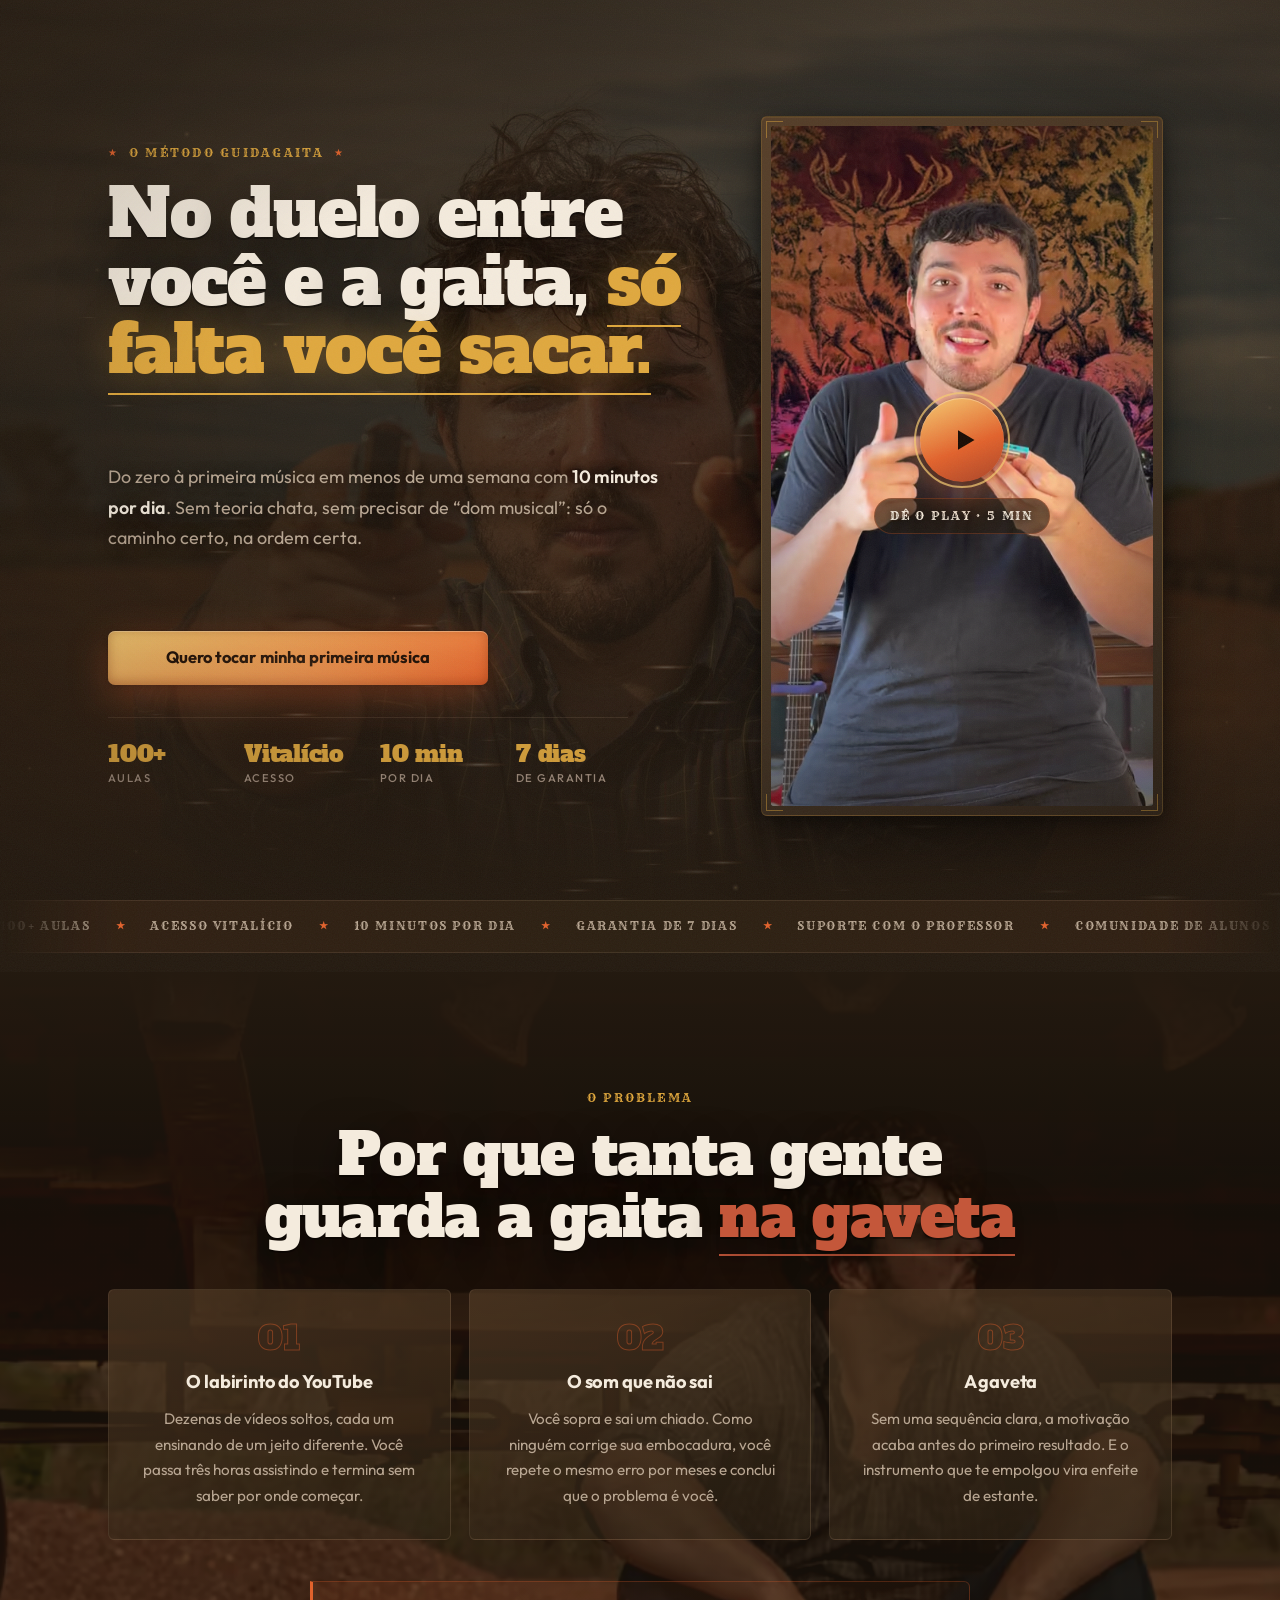
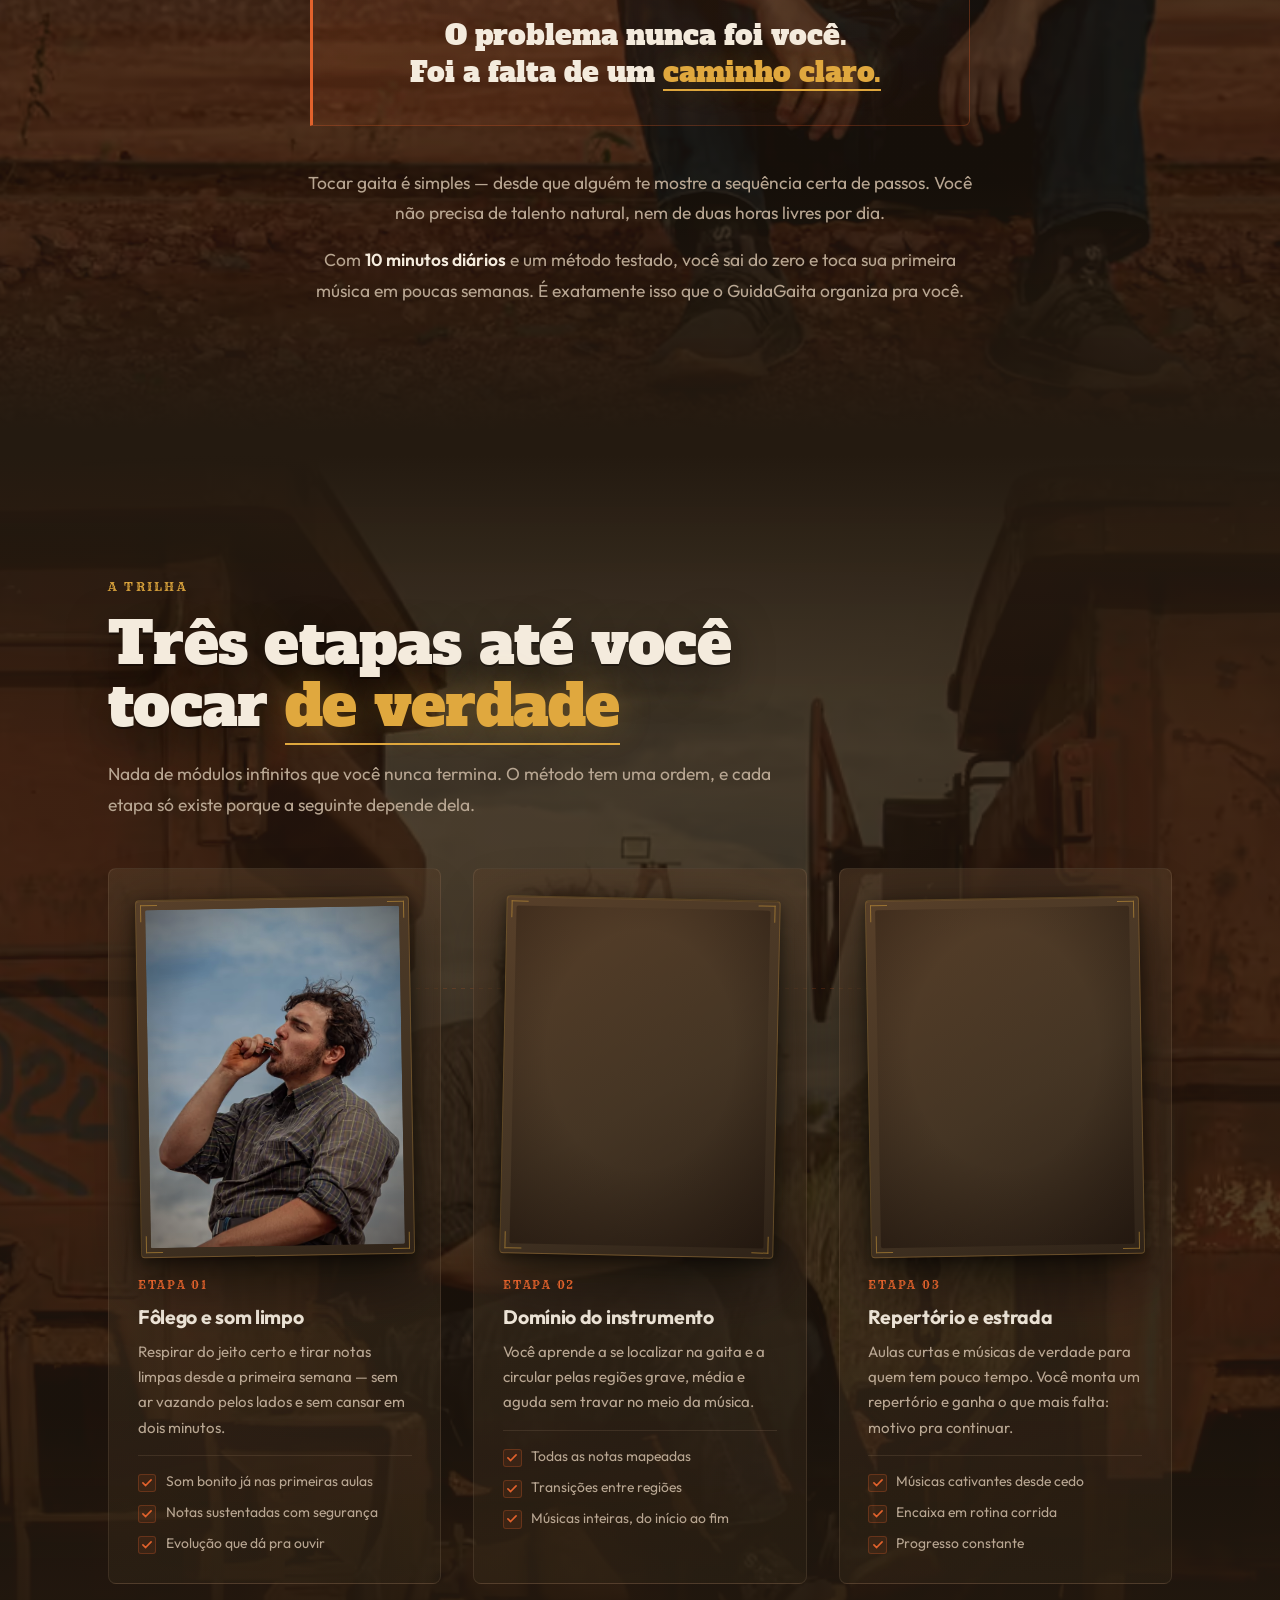
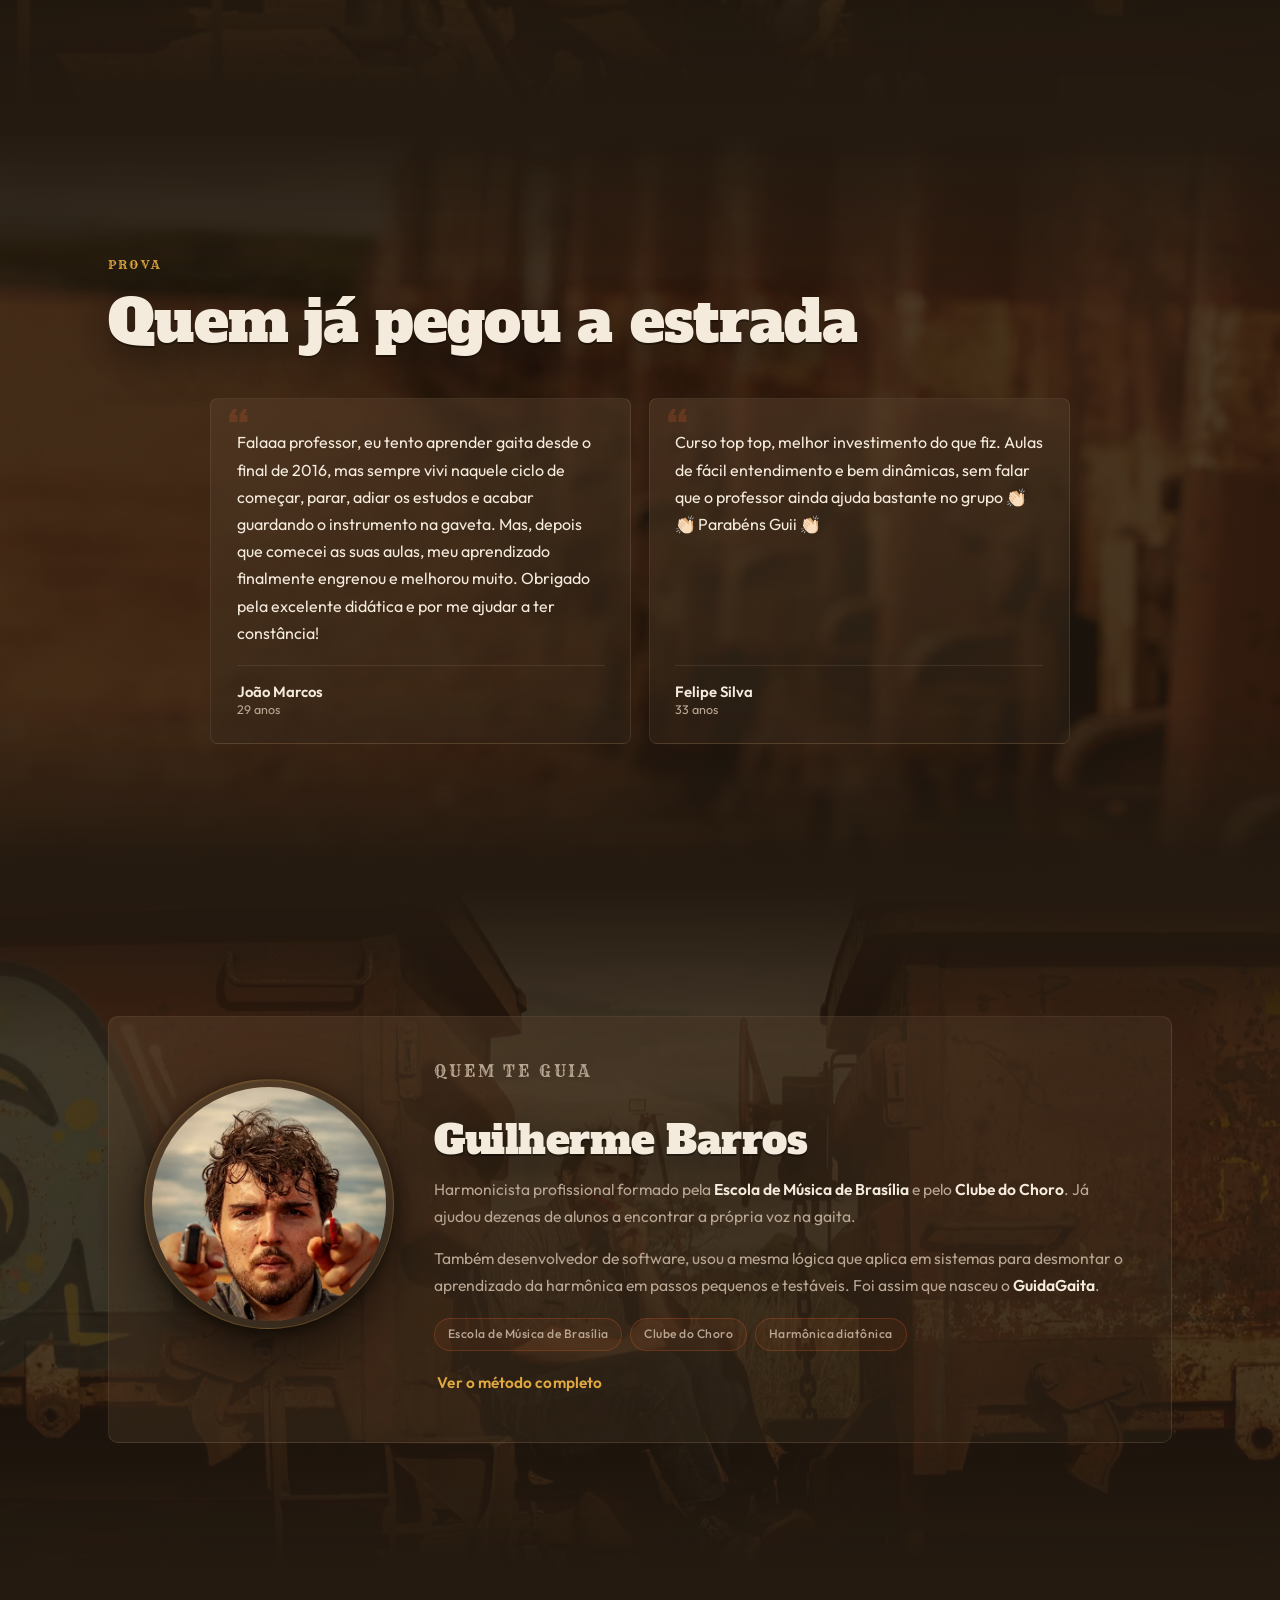
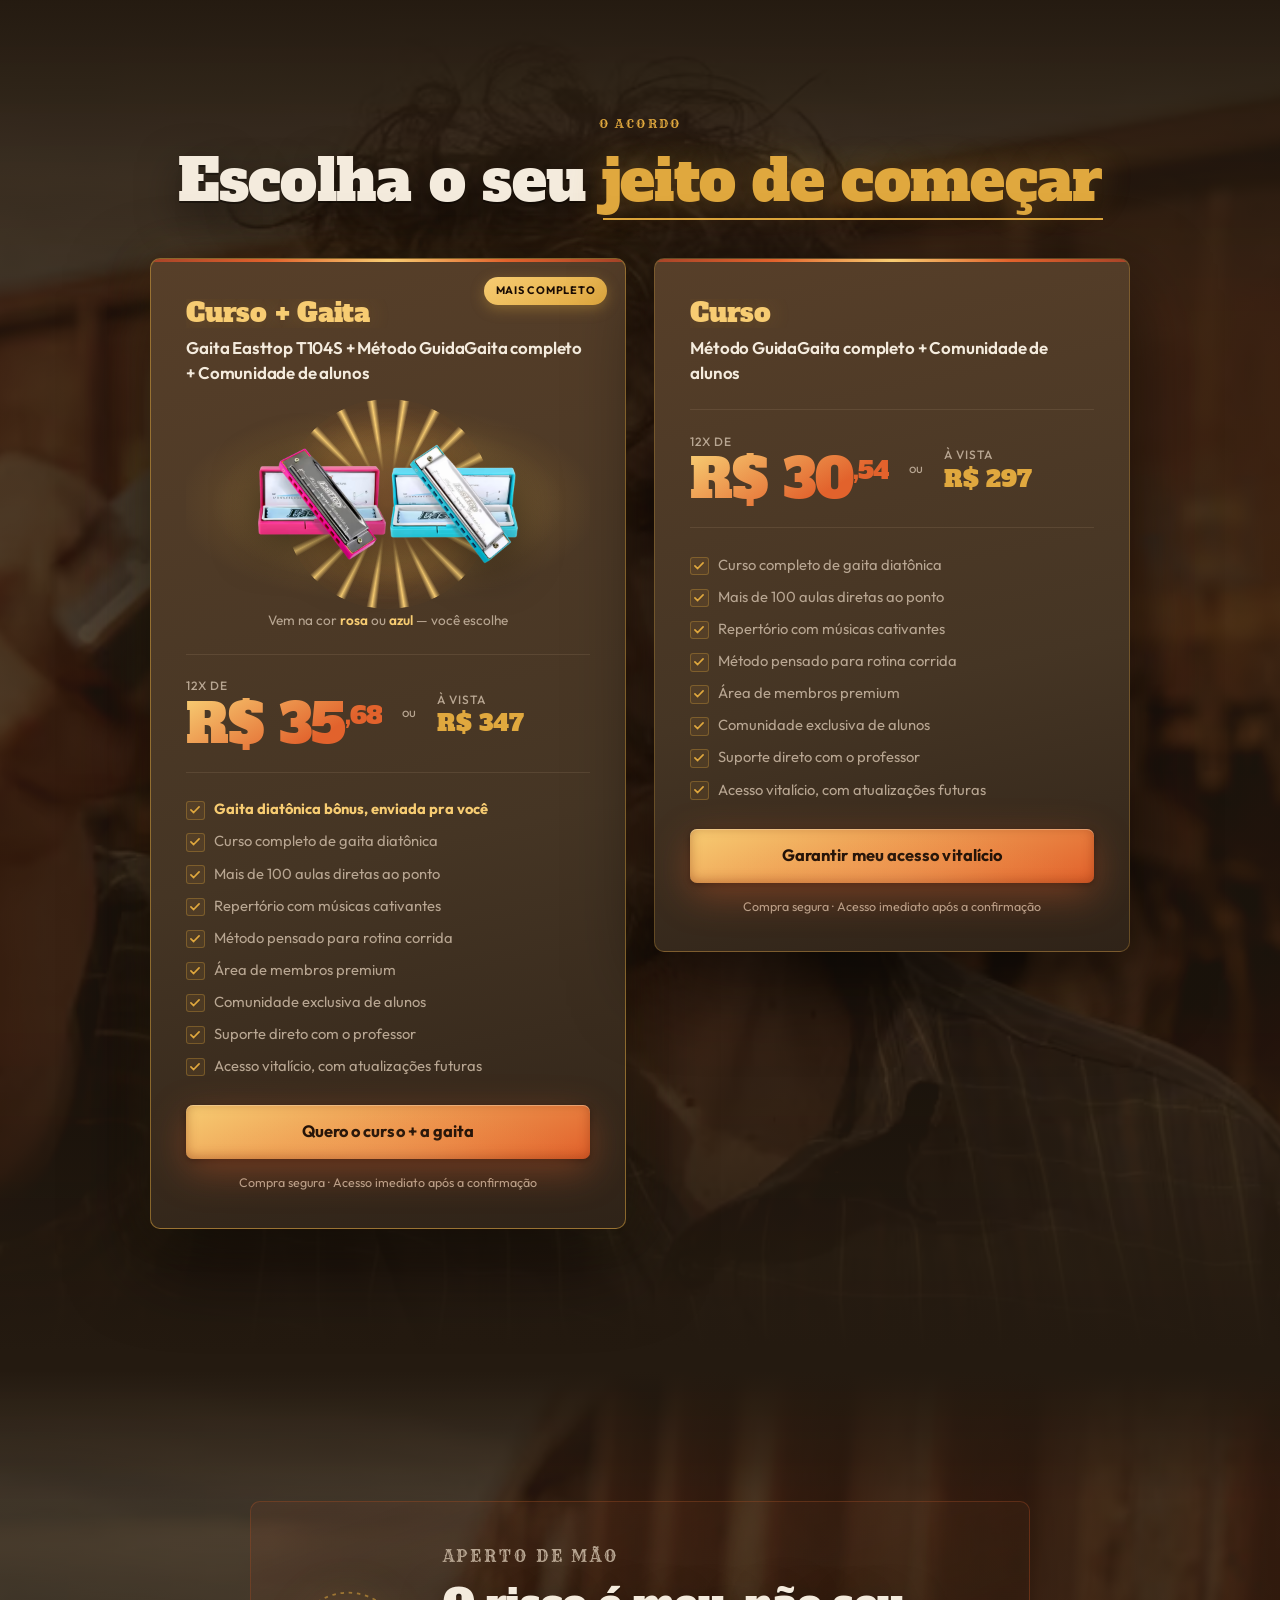
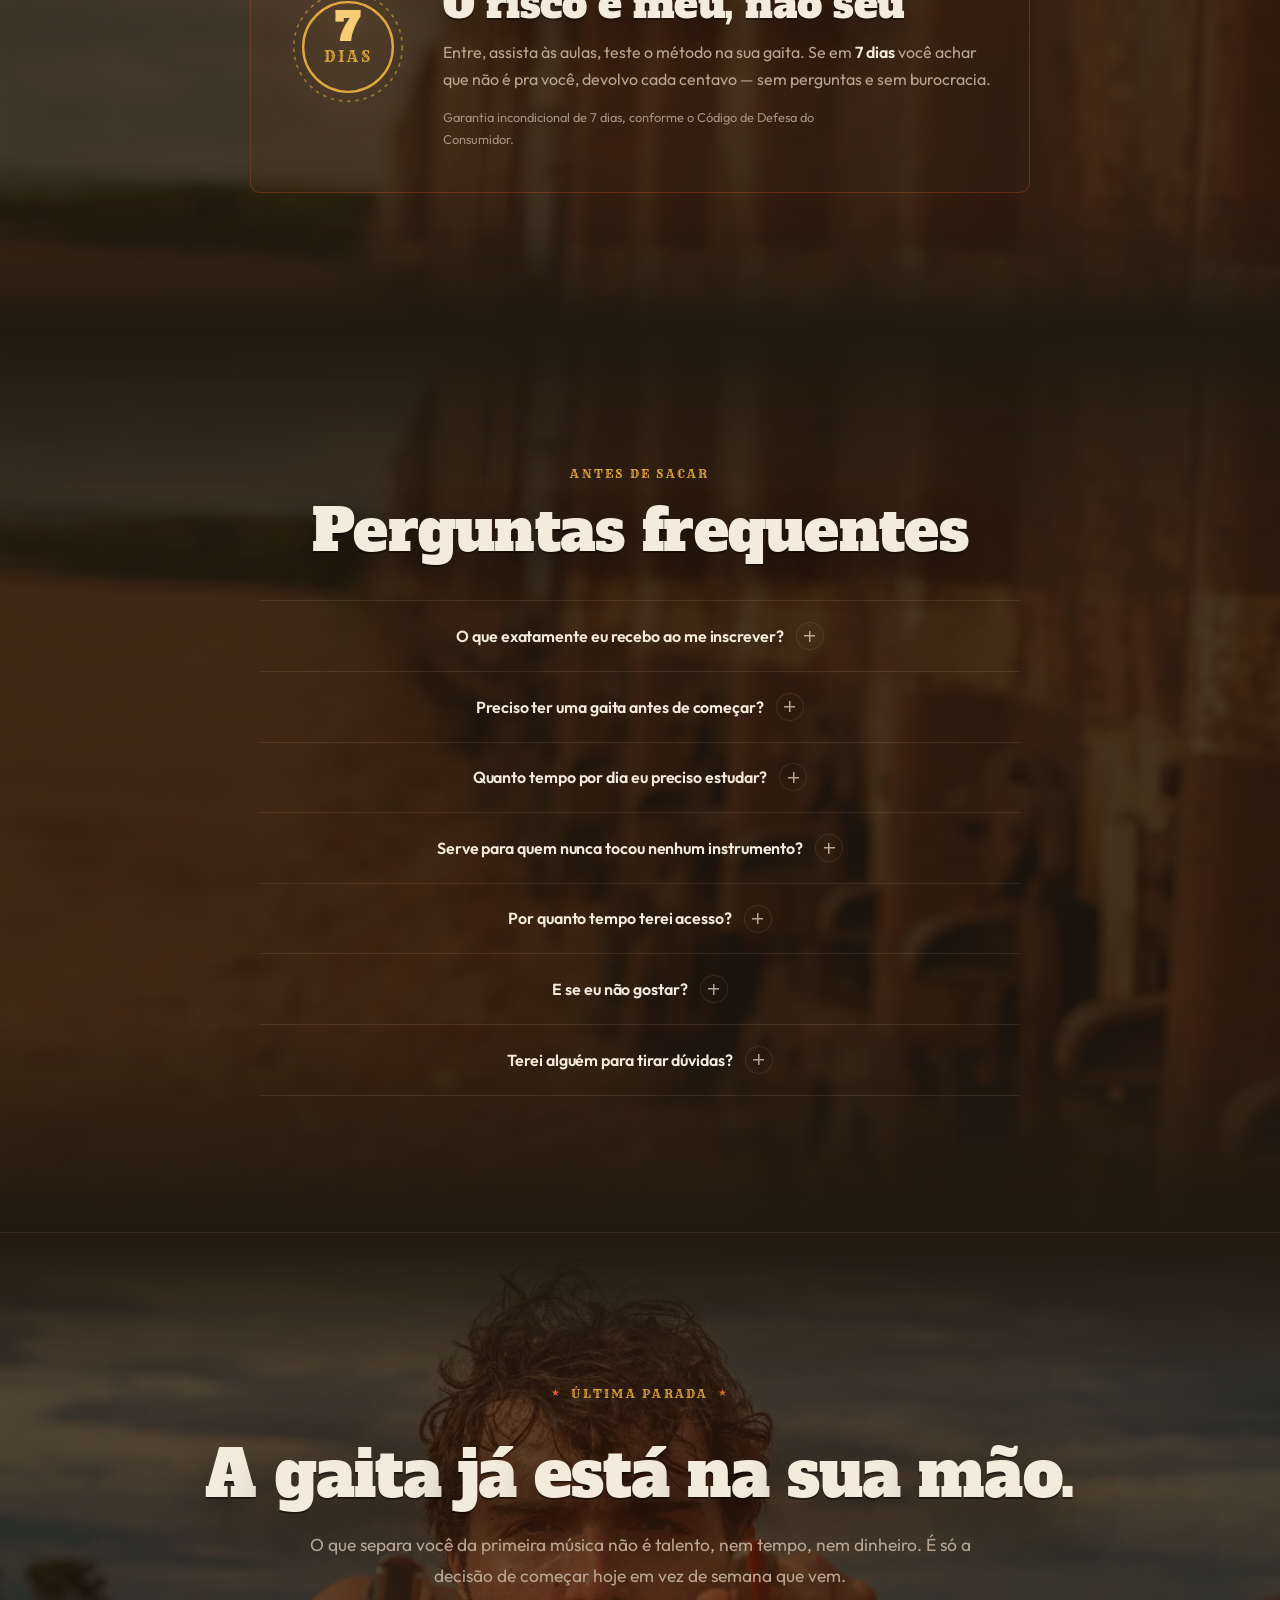
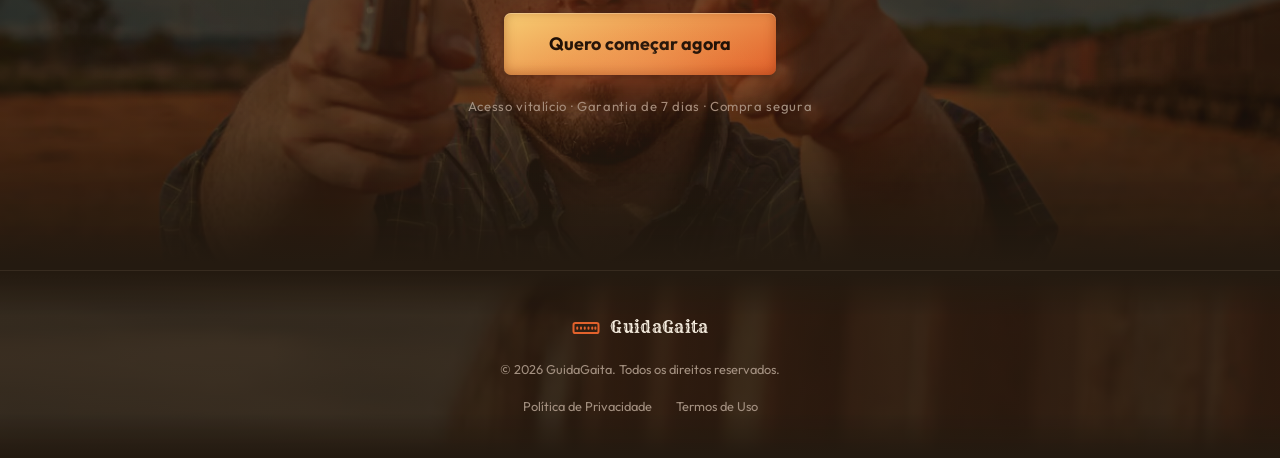
==== commit ce52f46f: "spec 005: botões de checkout aparecem junto com o cartão No desktop os dois botões do Greenn ficavam" ====
--- a/index.html
+++ b/index.html
@@ -606,7 +606,7 @@
                         <li>Acesso vitalício, com atualizações futuras</li>
                     </ul>
 
-                    <a class="btn btn--solid btn--block reveal" style="--d:520ms"
+                    <a class="btn btn--solid btn--block reveal reveal--pronto"
                        href="https://payfast.greenn.com.br/r3k5wcq/offer/VLq50u?ch_id=141821&amp;b_id_1=jfgn4jm"
                        target="_blank" rel="noopener noreferrer">
                         Quero o curso + a gaita
@@ -647,7 +647,7 @@
                         <li>Acesso vitalício, com atualizações futuras</li>
                     </ul>
 
-                    <a class="btn btn--solid btn--block reveal" style="--d:520ms"
+                    <a class="btn btn--solid btn--block reveal reveal--pronto"
                        href="https://payfast.greenn.com.br/6z65zng/offer/Ms4jFs?ch_id=141822&amp;b_id_1=jfgn4jm"
                        target="_blank" rel="noopener noreferrer">
                         Garantir meu acesso vitalício
--- a/styles.css
+++ b/styles.css
@@ -631,6 +631,22 @@
 
 .js .btn--solid.reveal.is-in::after { animation: sheen-once .9s var(--ease-soft) 1s 1; }
 
+/* Os botões de checkout não têm entrada (.reveal--pronto): o reflexo
+   pode vir antes, assim que o botão chega. */
+.js .btn--solid.reveal--pronto.is-in::after { animation-delay: .5s; }
+
+/* A regra .js .reveal troca a transição inteira do elemento por
+   opacity + translate, e um botão com entrada perdia a do hover — ele
+   pulava 3px sem suavidade. Aqui as duas convivem. */
+.js .btn--solid.reveal {
+    transition:
+        opacity .42s var(--ease-soft) var(--d, 0ms),
+        translate .42s var(--ease-soft) var(--d, 0ms),
+        transform .28s var(--ease),
+        box-shadow .32s var(--ease),
+        background-position .6s var(--ease);
+}
+
 .js .btn--solid.reveal.is-in:hover::after,
 .js .btn--solid.reveal.is-in:focus-visible::after { animation: sheen .85s var(--ease-soft); }
 
@@ -2052,6 +2068,14 @@
 /* A corda da trilha se desenha devagar, no ritmo dos três cartões */
 .js .trail__rope.reveal--wipe { transition-duration: 1.5s; transition-timing-function: linear; }
 
+/* Pronto: não some nem entra — o elemento está sempre visível, e o
+   observer só marca a chegada dele (.is-in) para o reflexo do botão.
+   É o caso dos dois botões de checkout: com fade e 520ms de atraso,
+   eles ficavam quase um segundo invisíveis depois de entrar na tela,
+   com a nota "Compra segura" já à vista logo abaixo — um buraco bem
+   onde a venda acontece. Aparecem junto com o cartão. */
+.js .reveal--pronto { opacity: 1; translate: none; }
+
 /* De lado */
 .js .reveal--side { translate: -28px 0; }
 .js .reveal--side:nth-child(even) { translate: 28px 0; }
